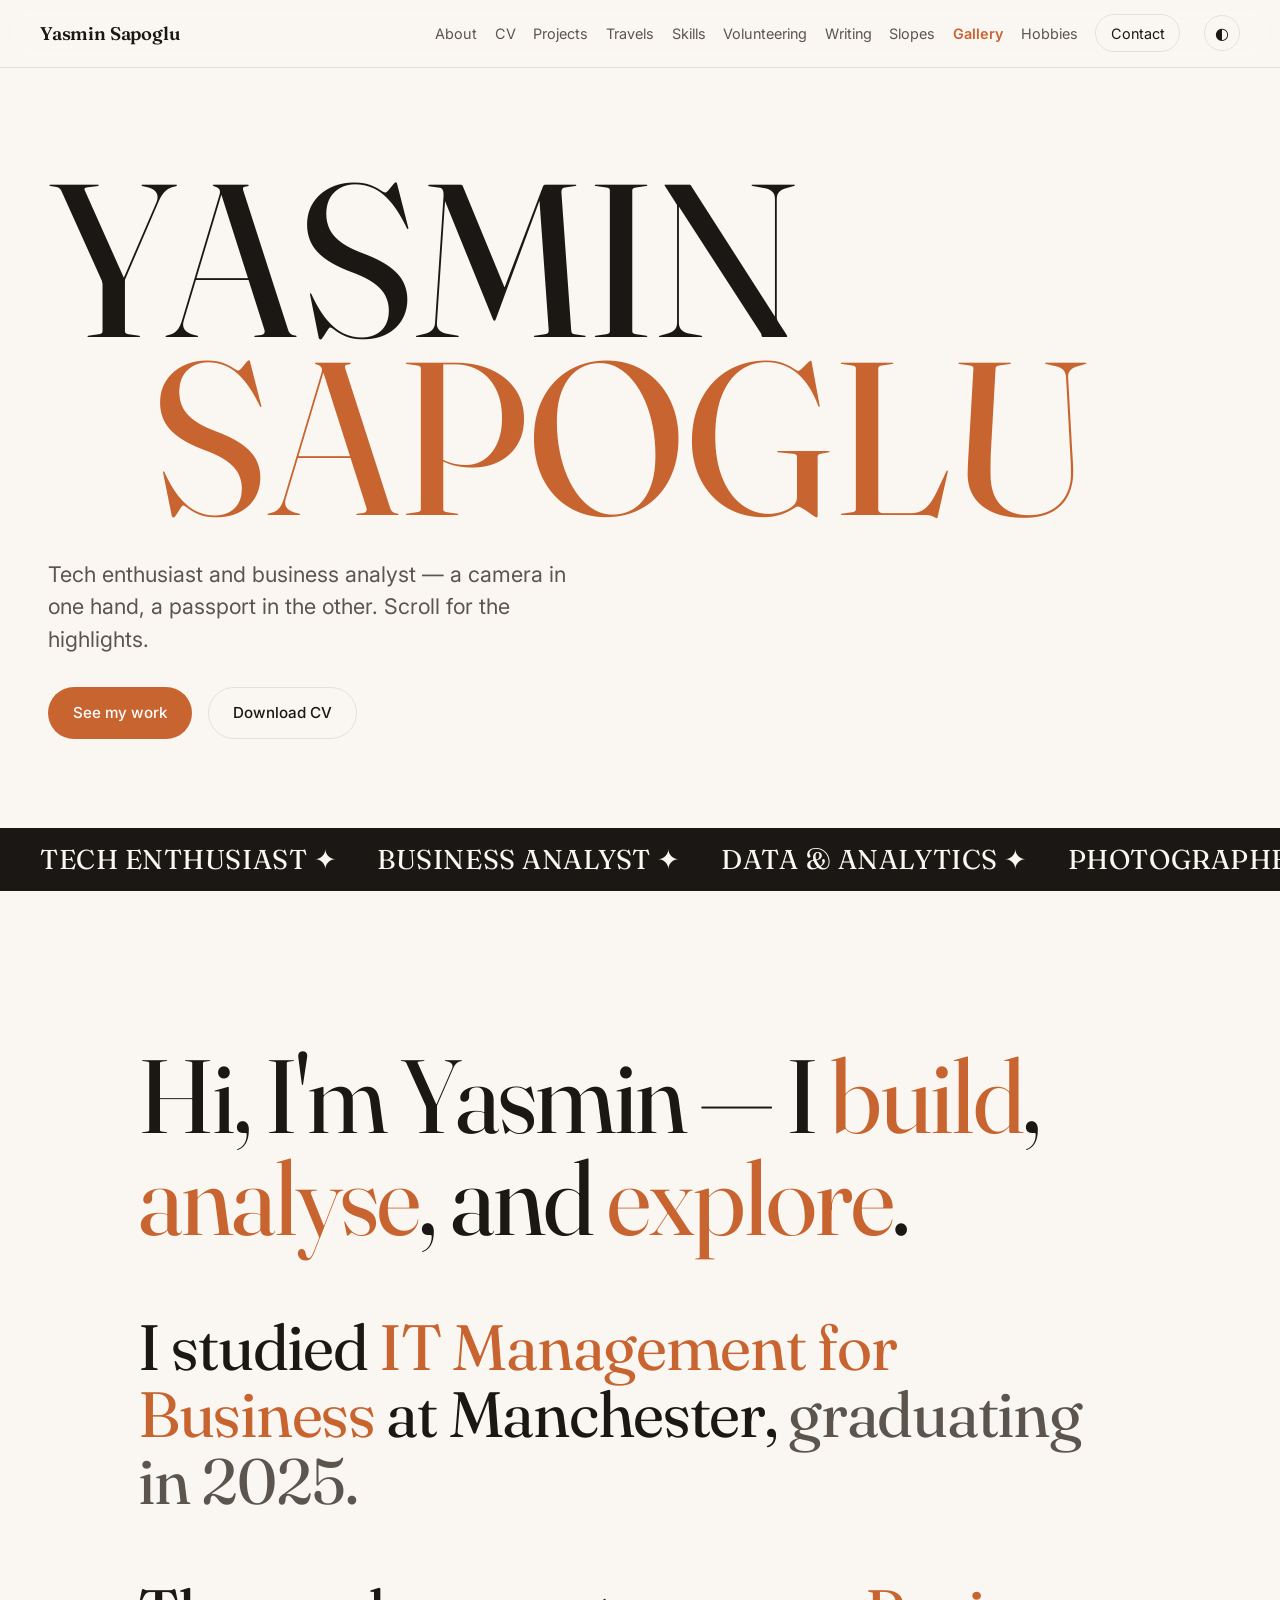
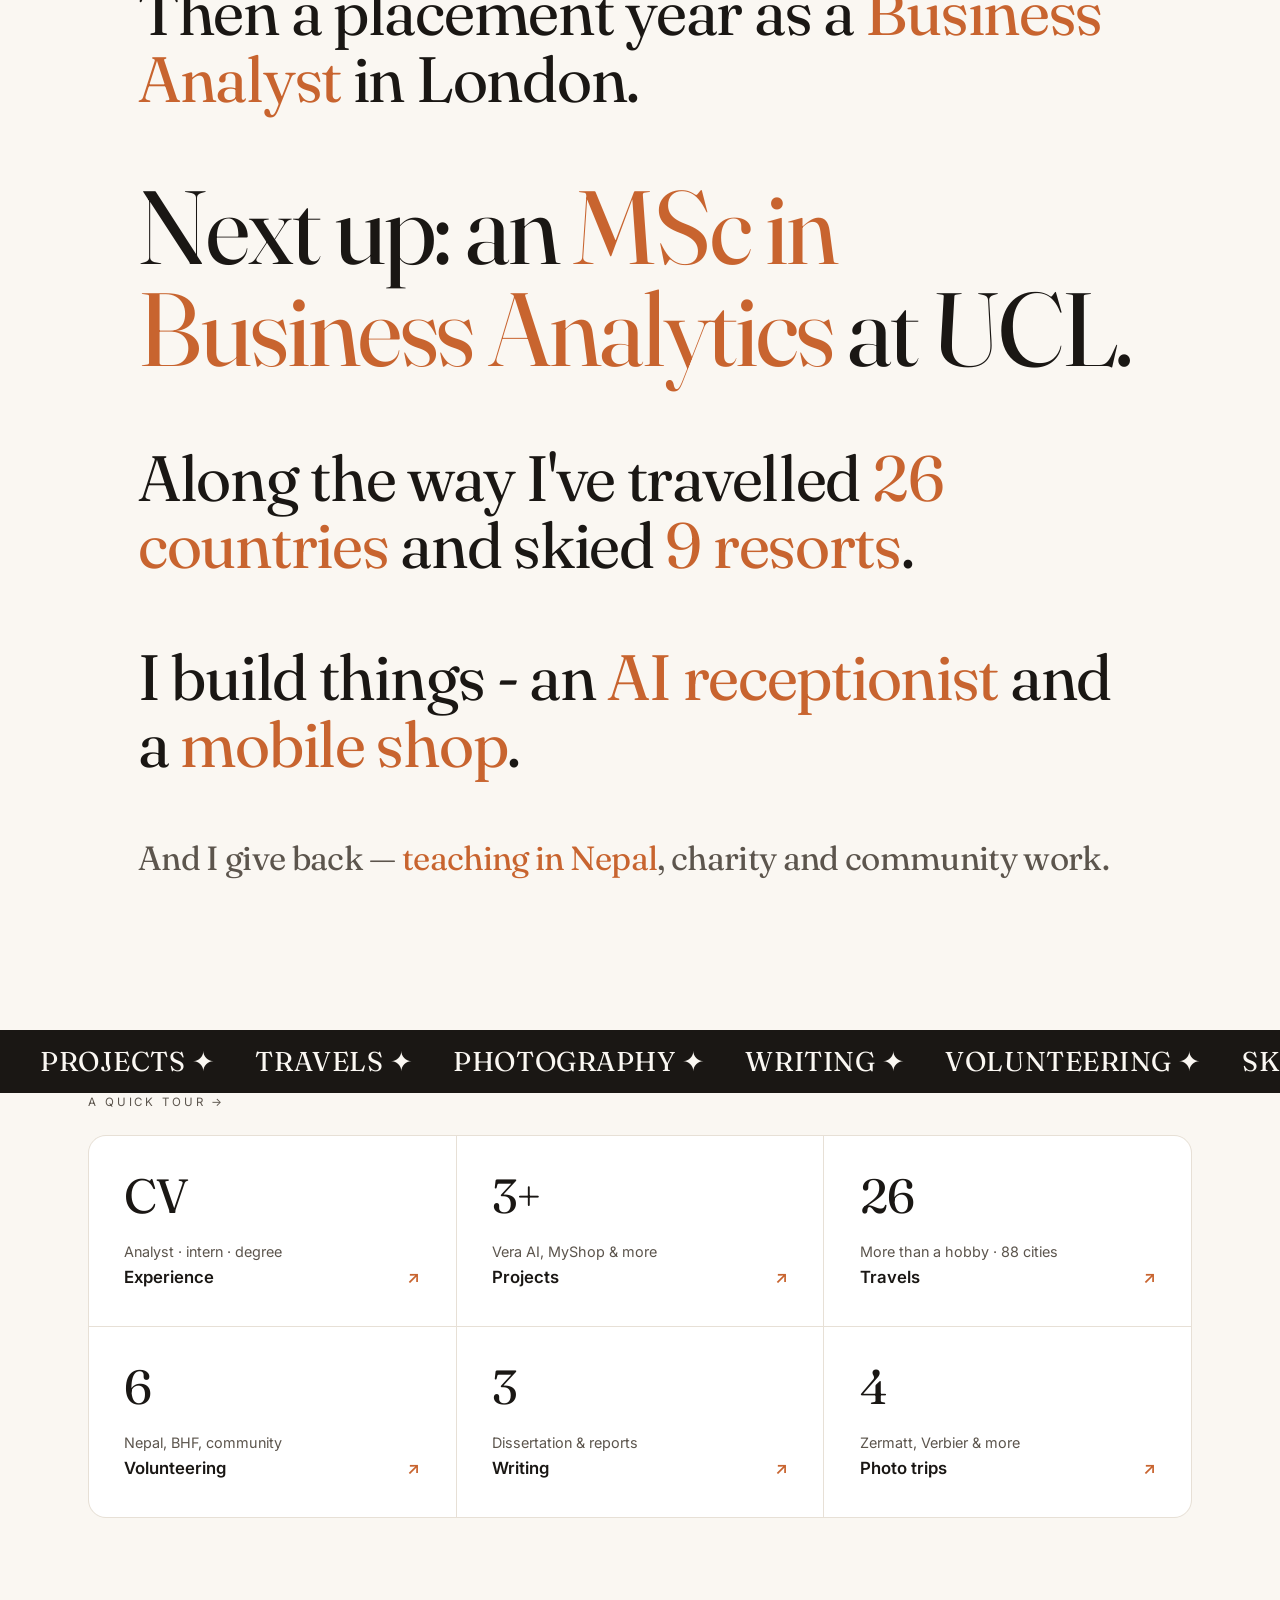
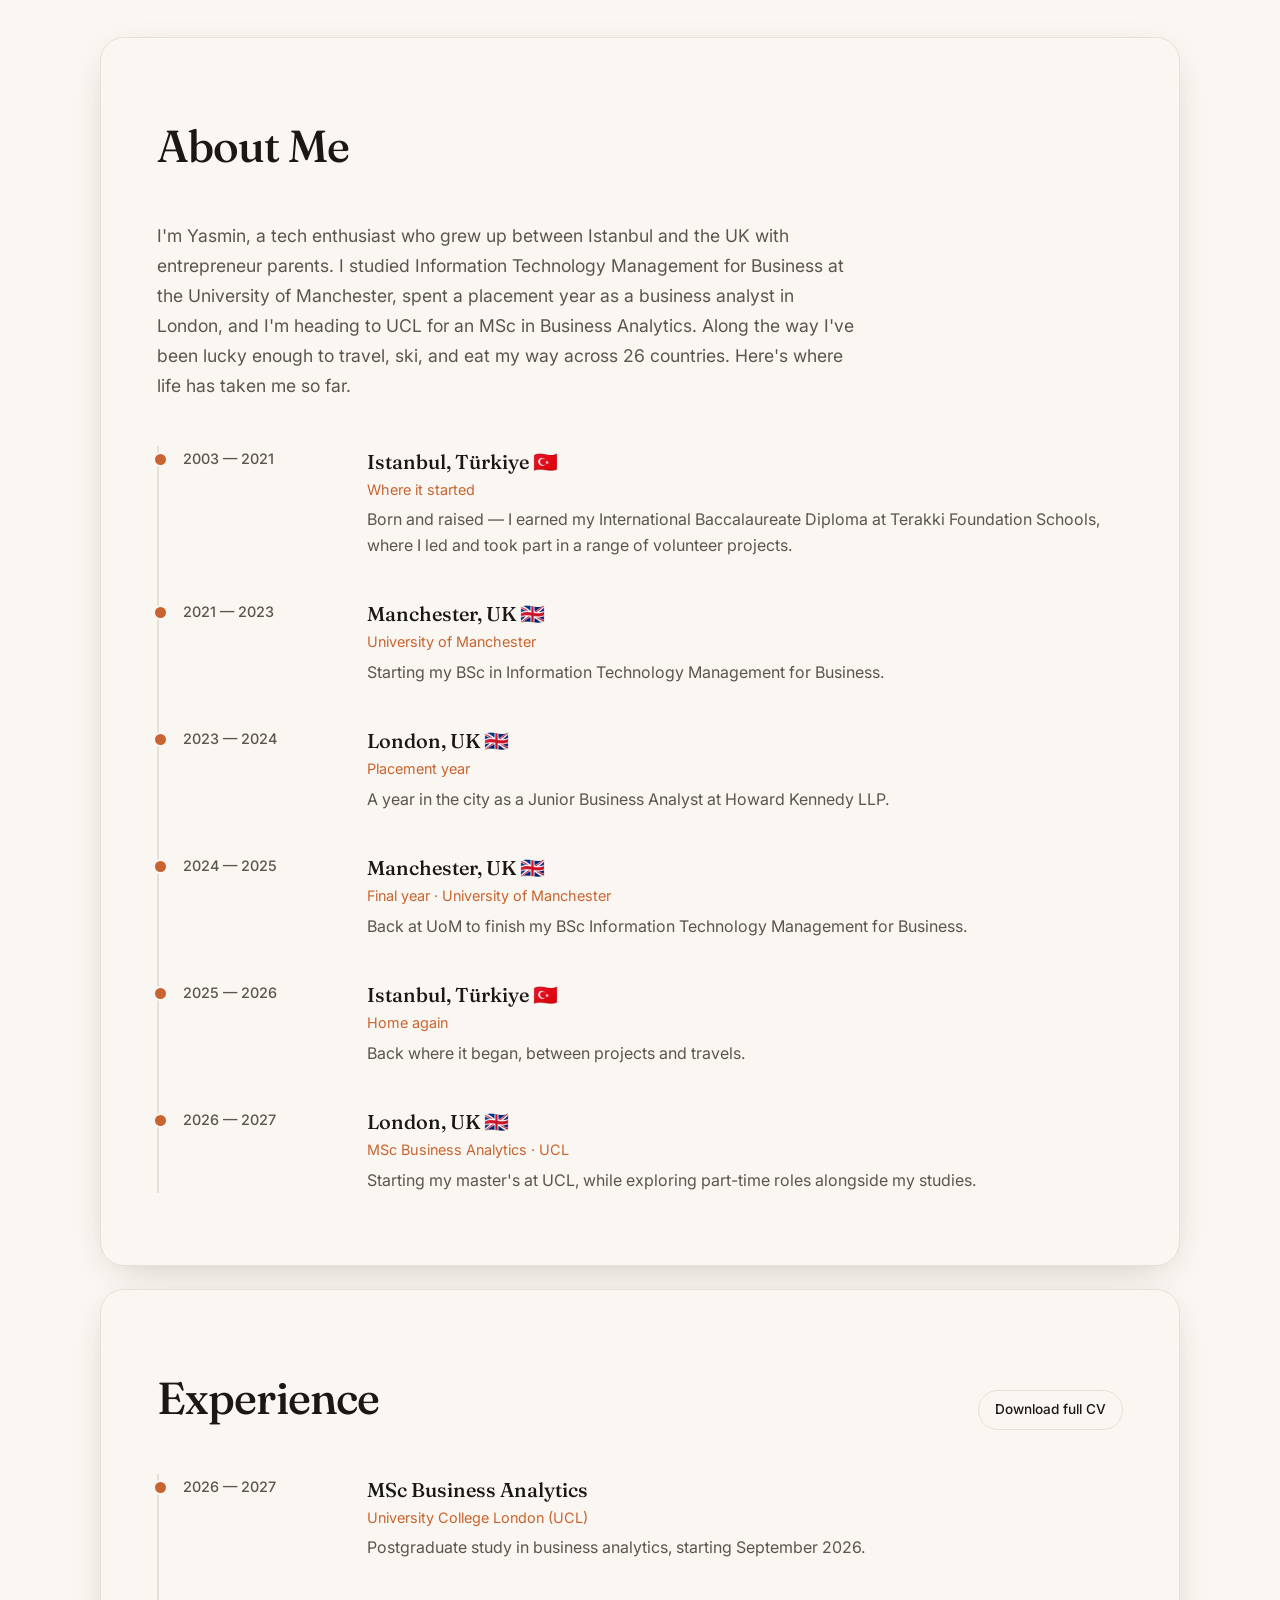
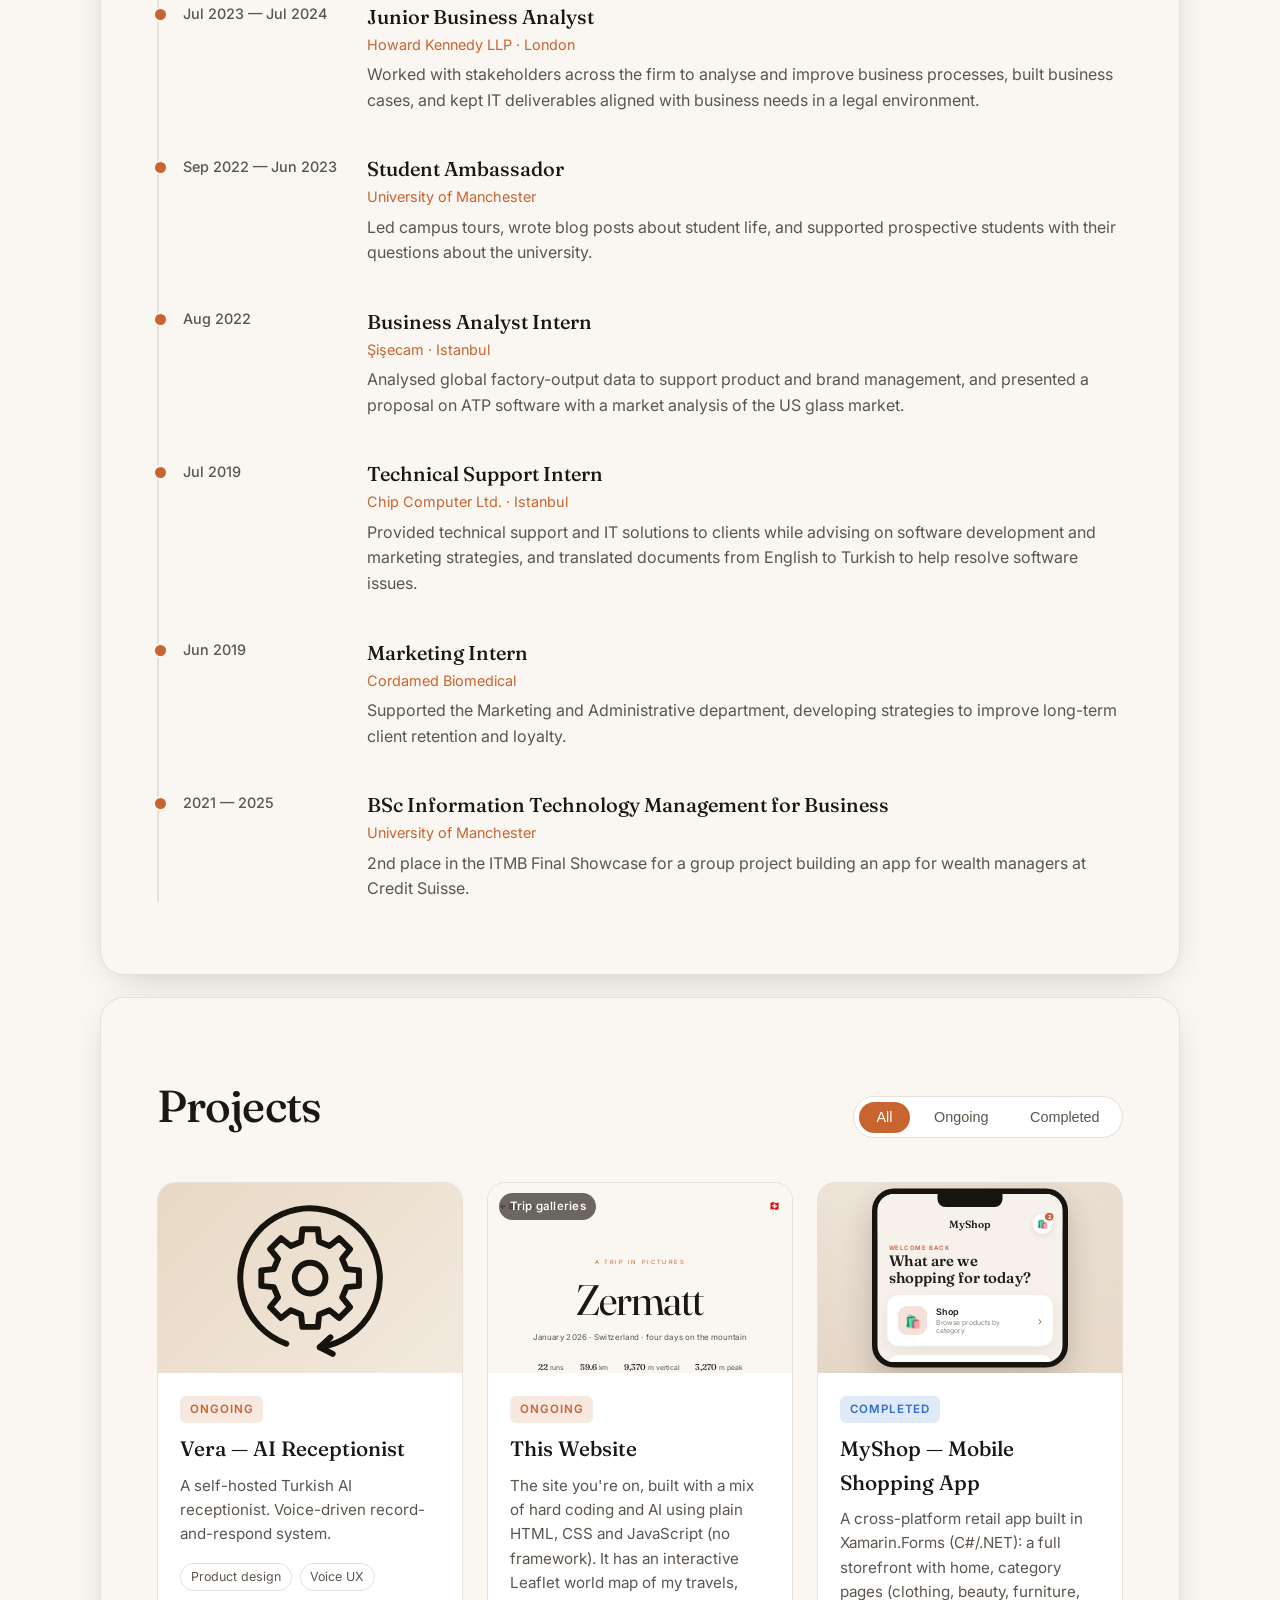
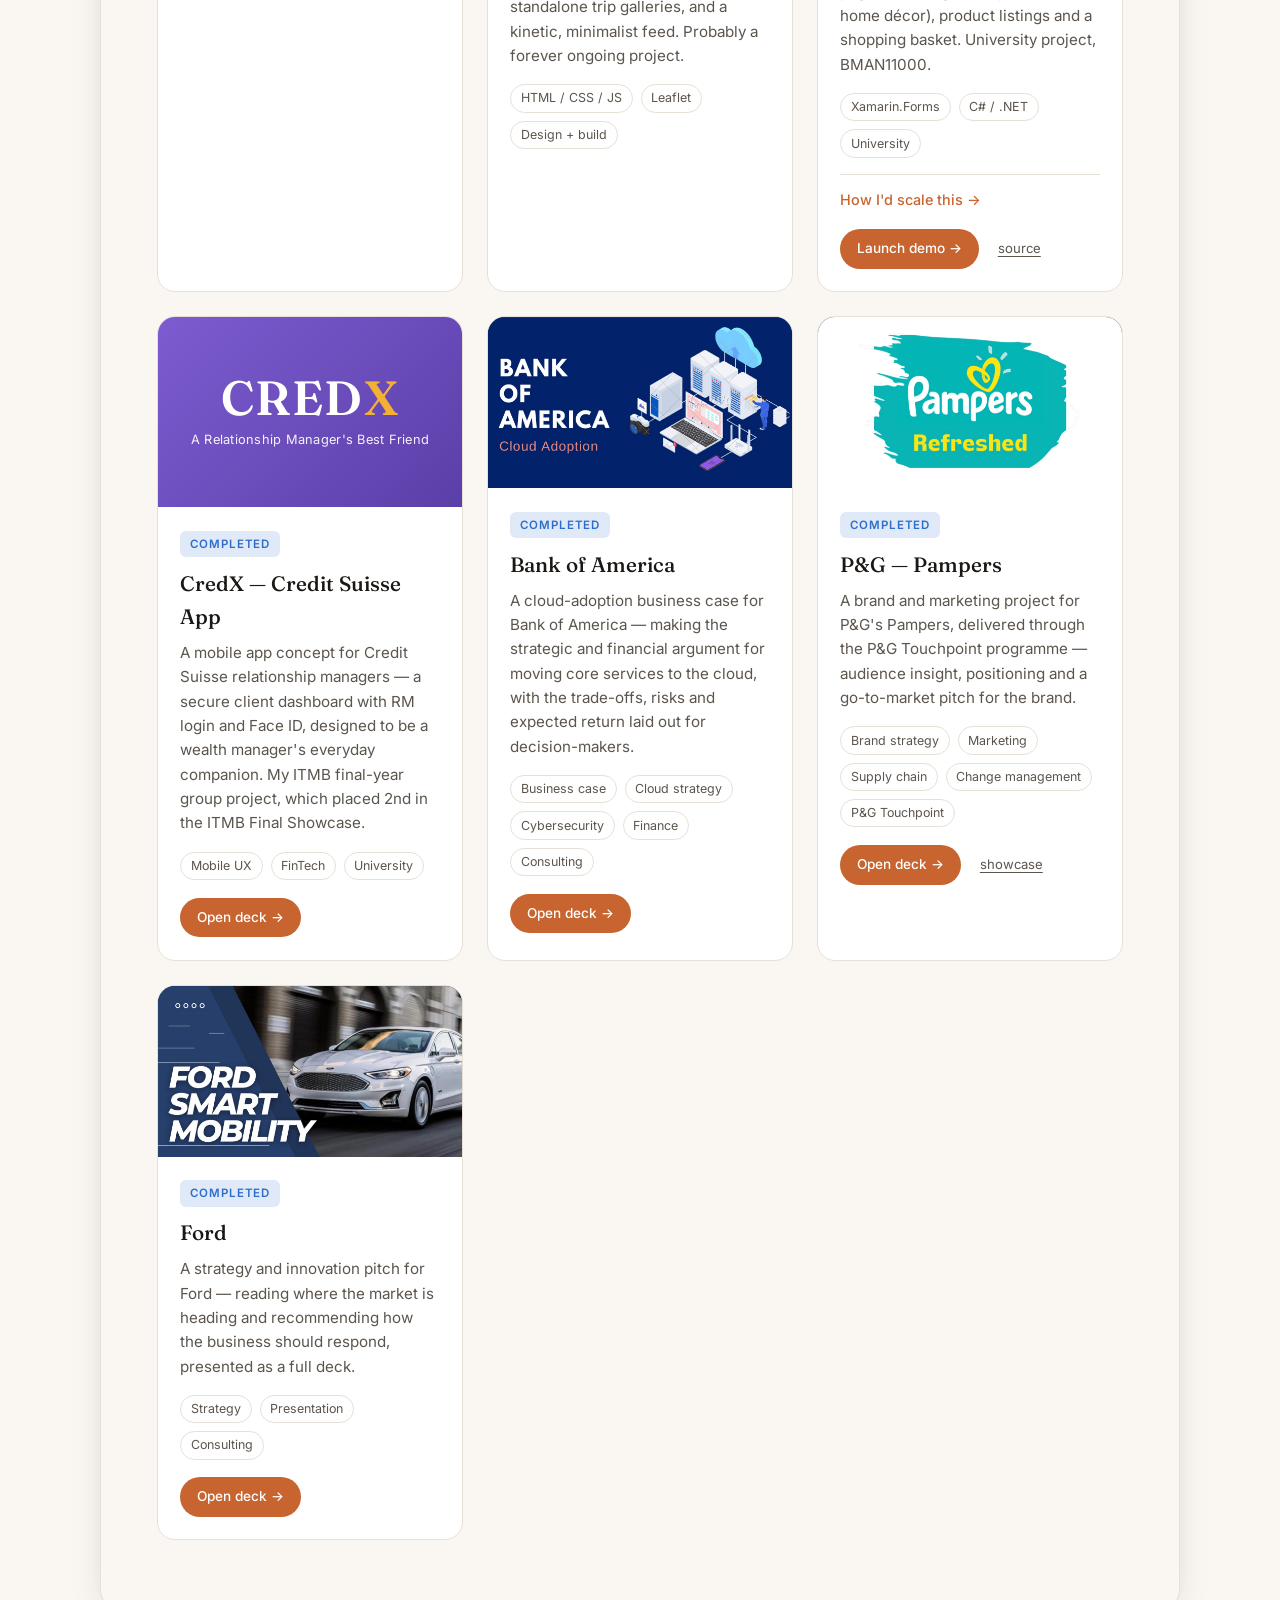
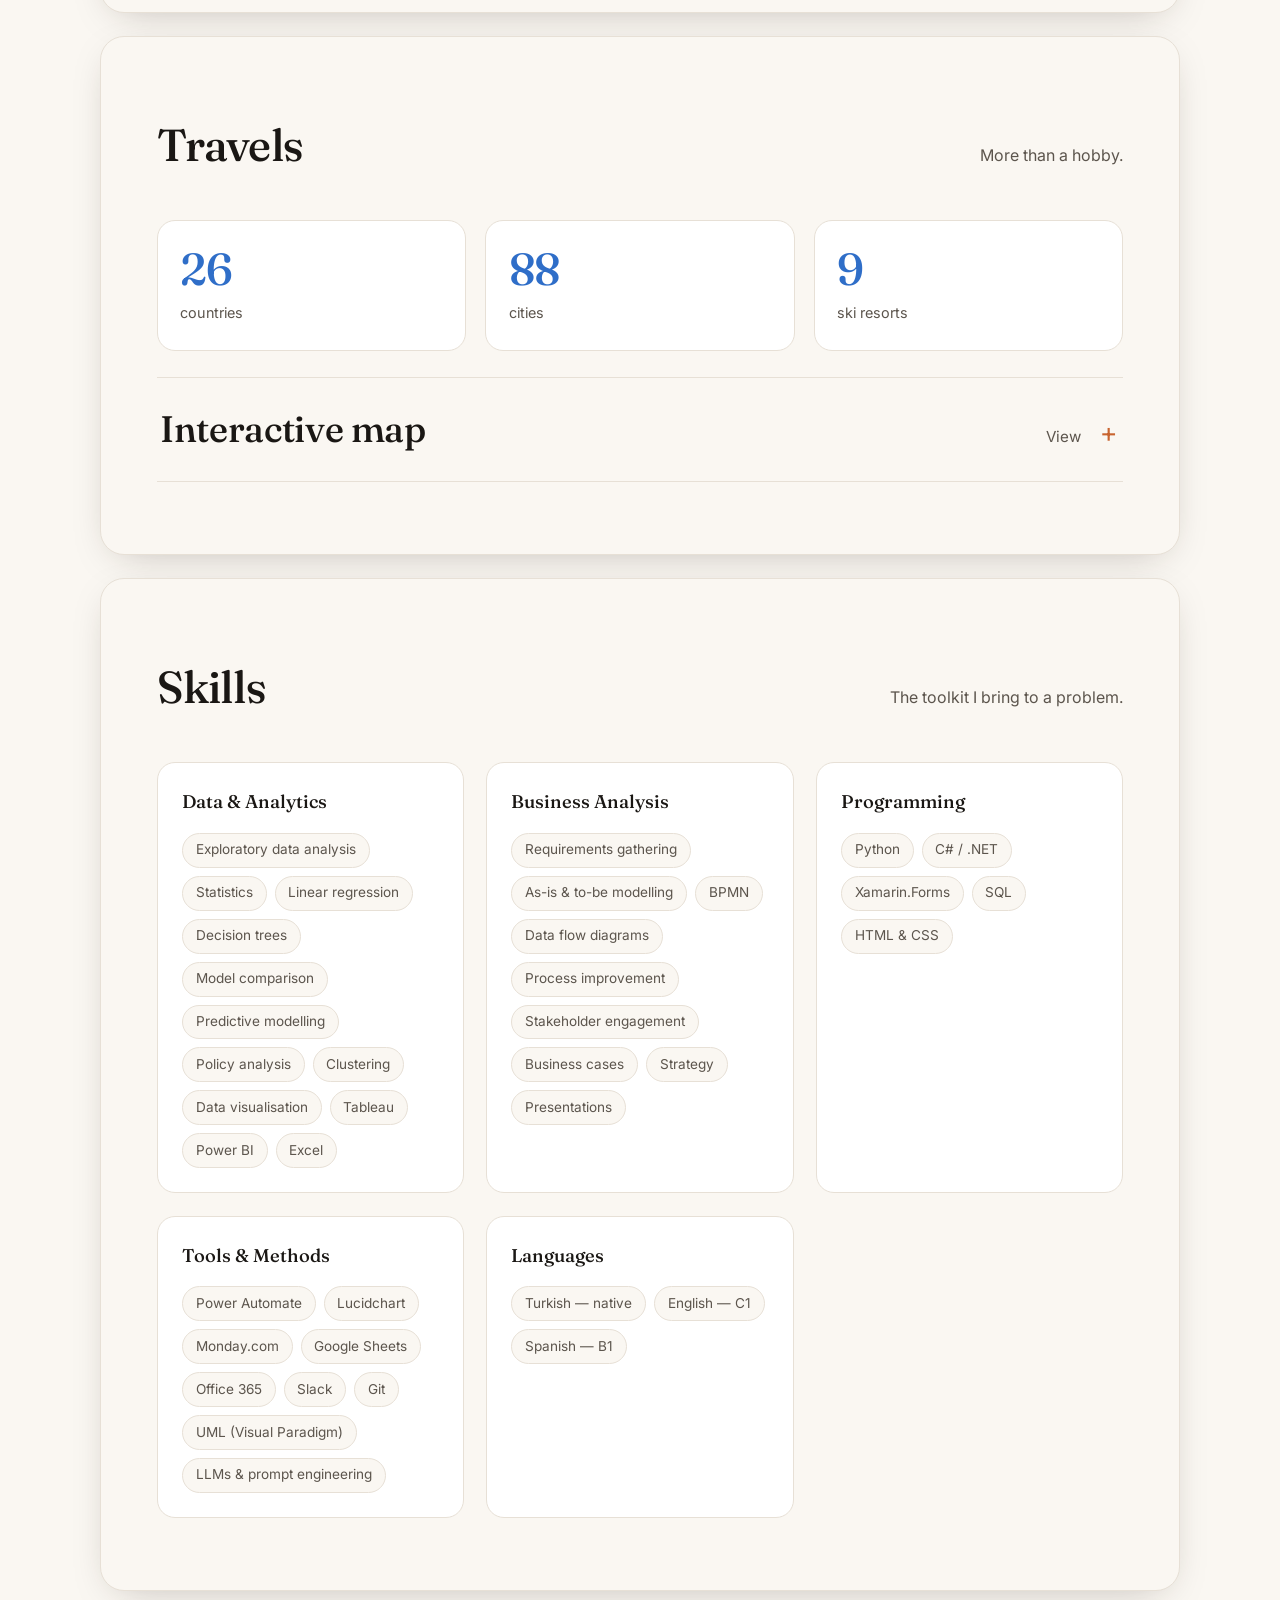
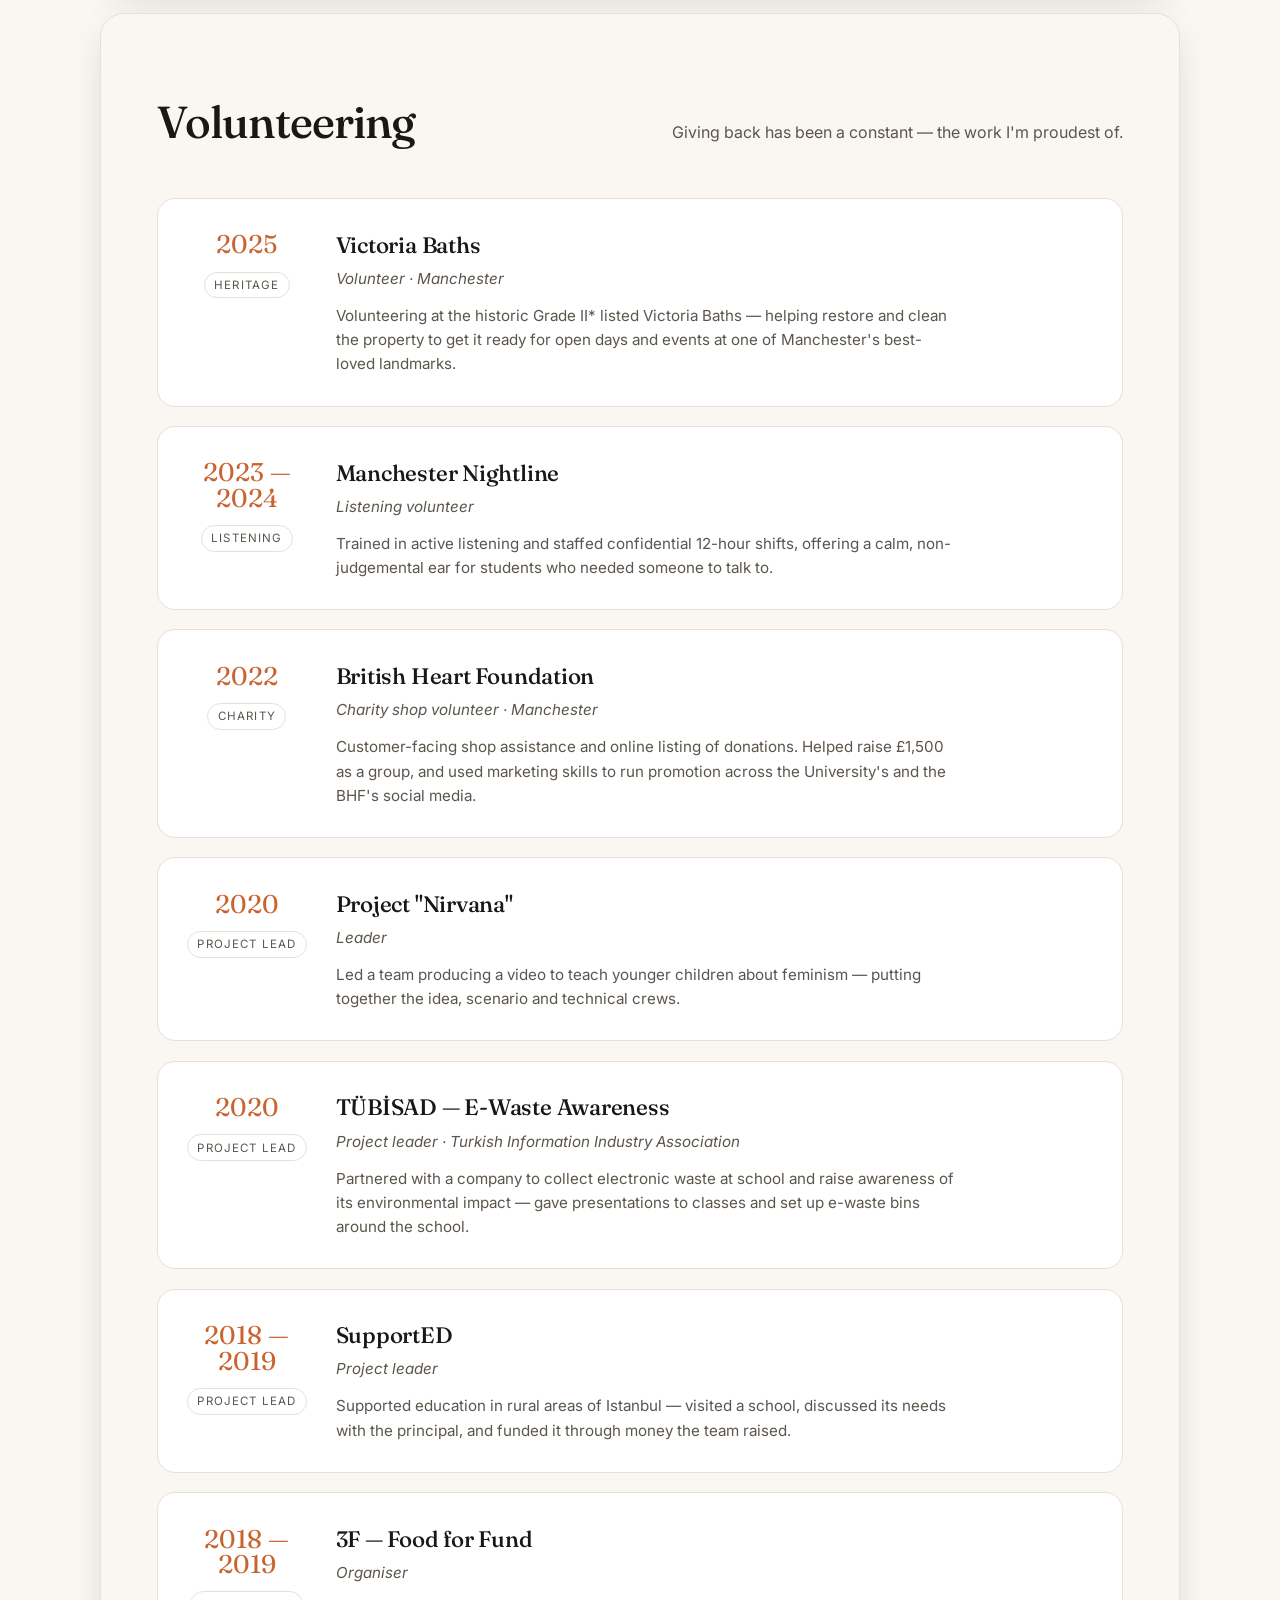
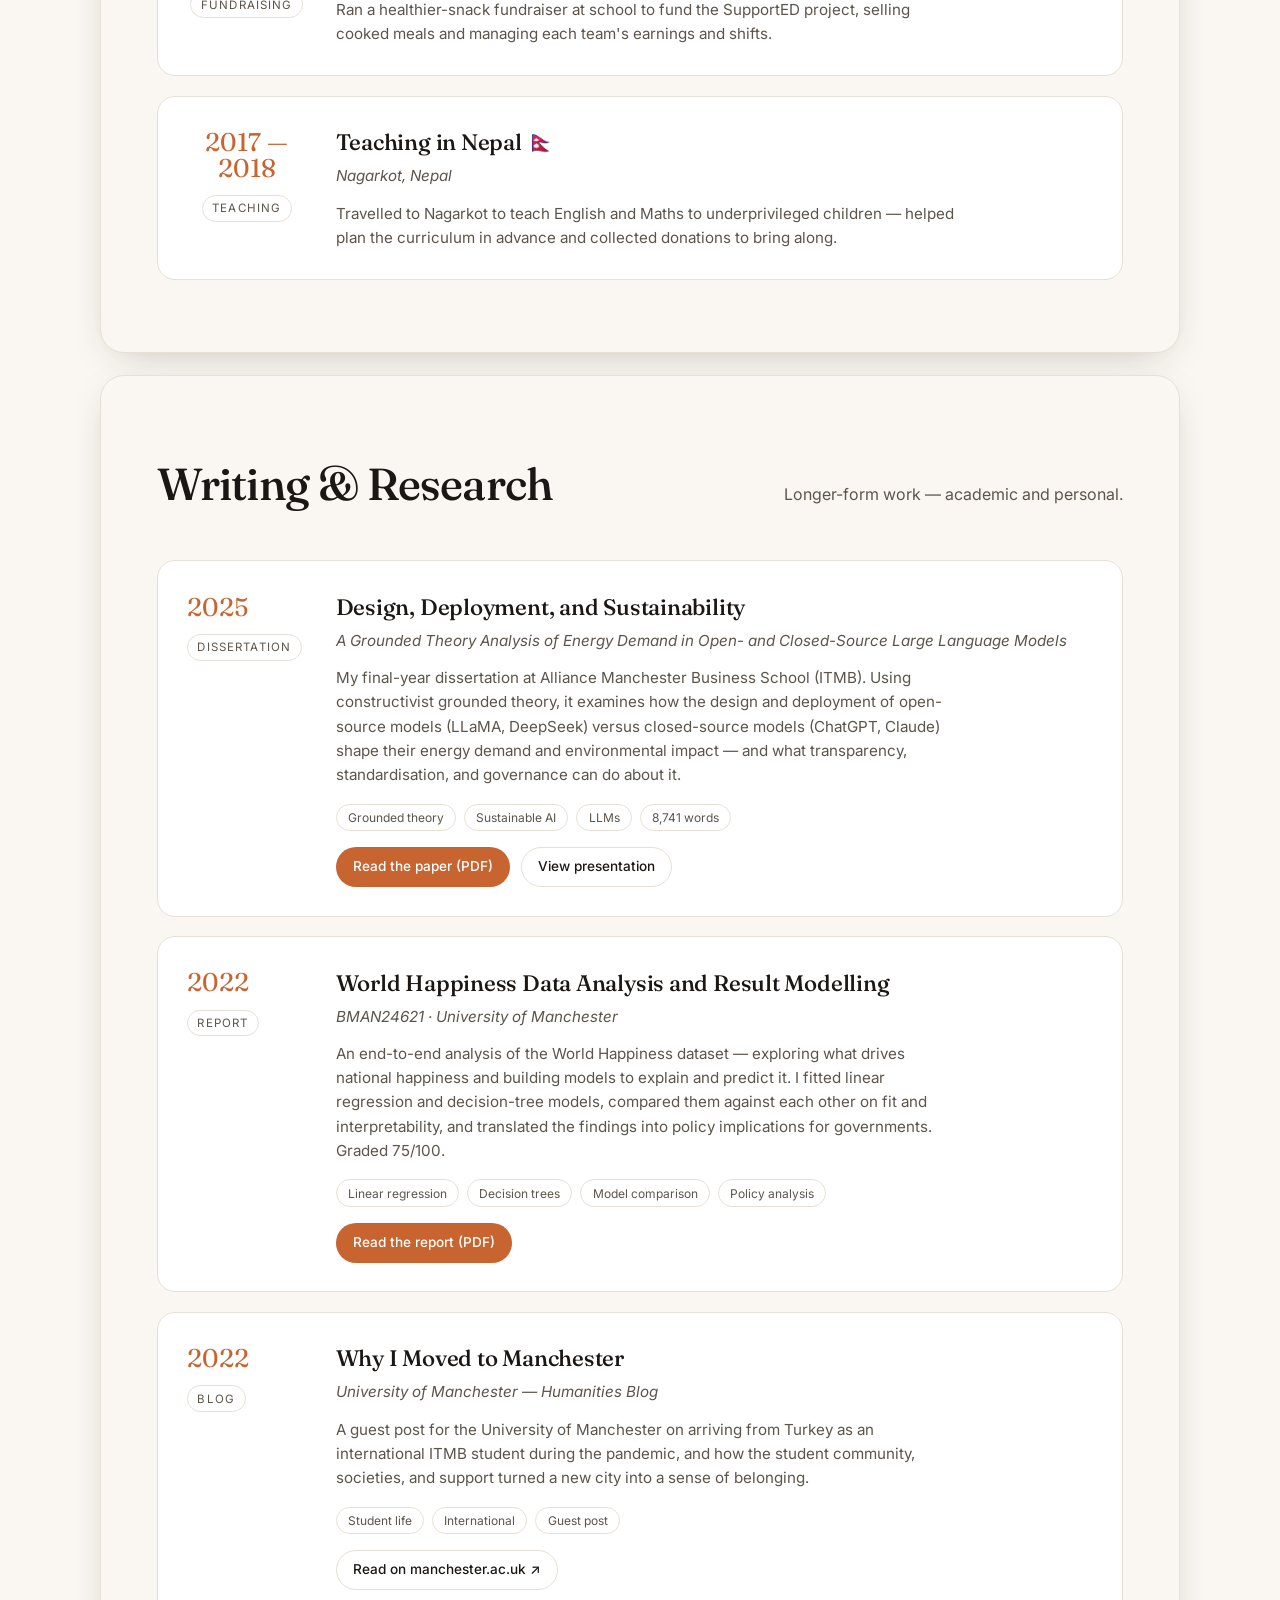
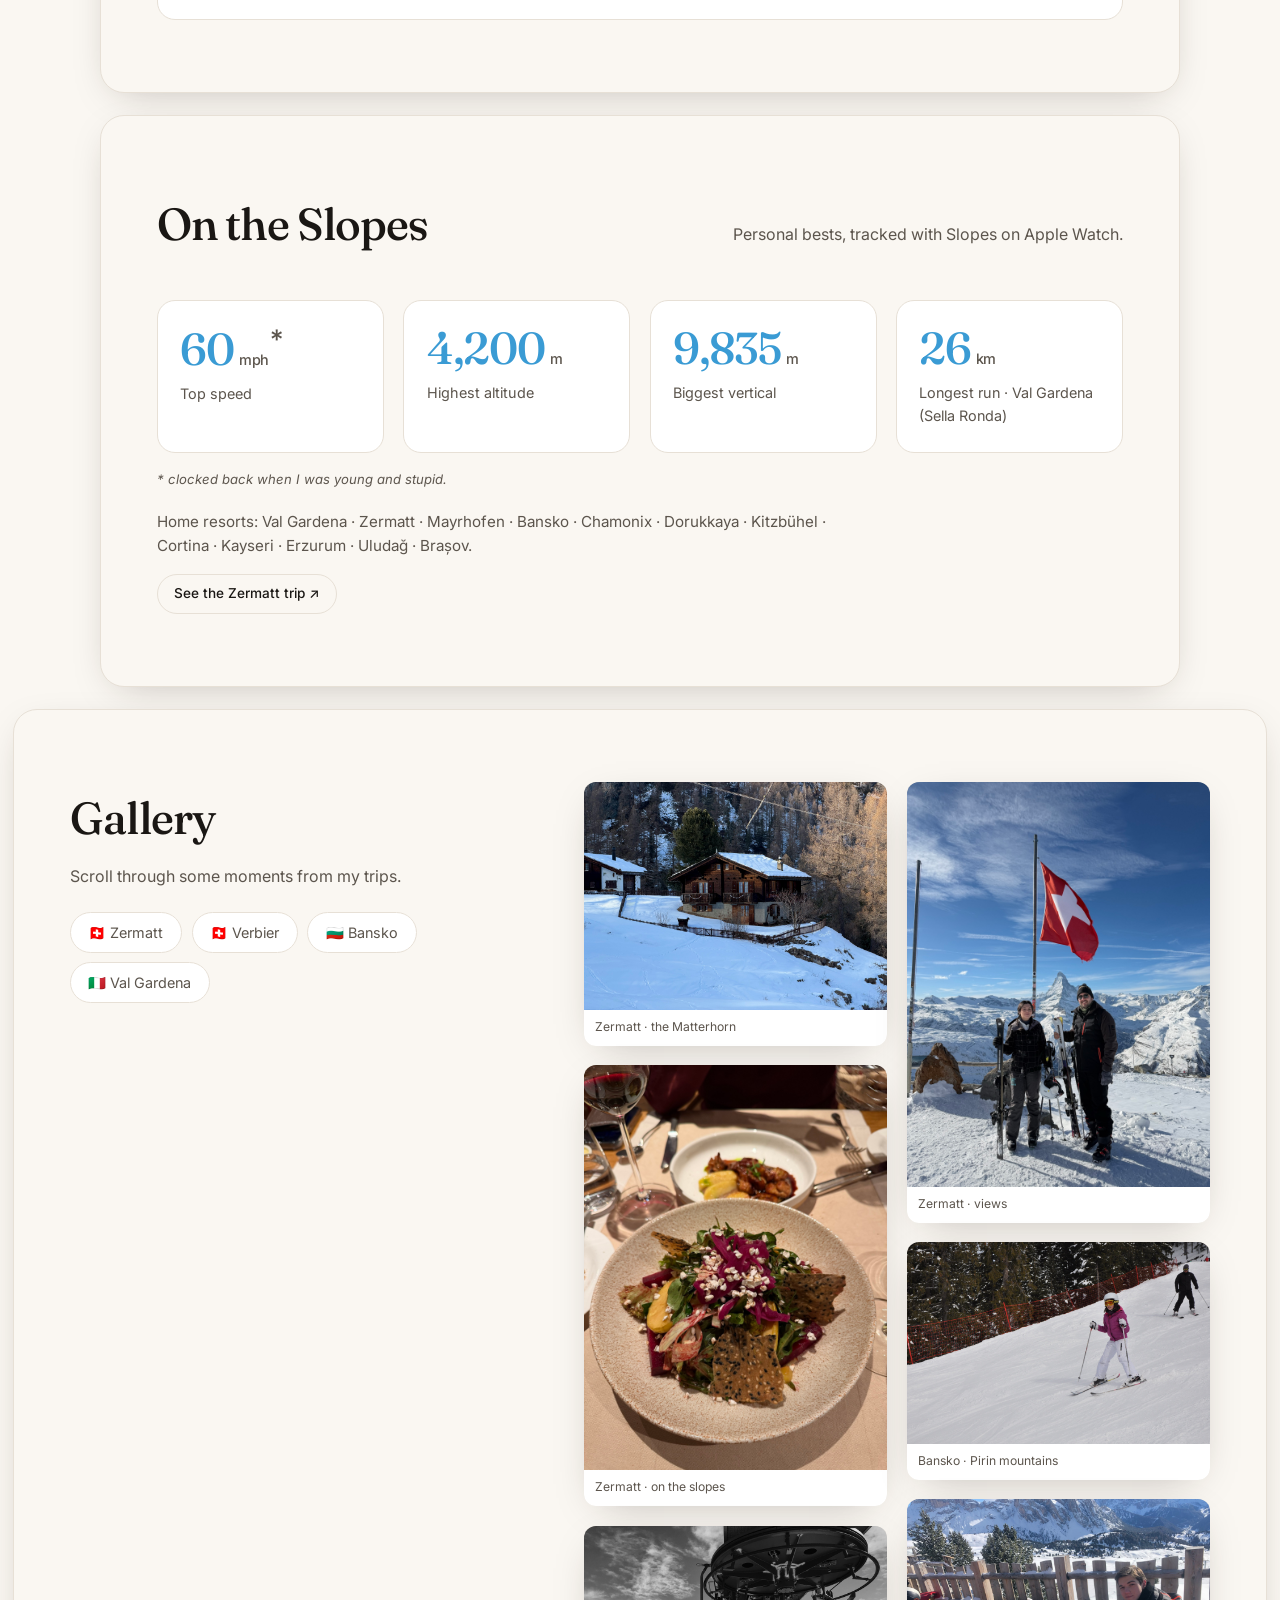
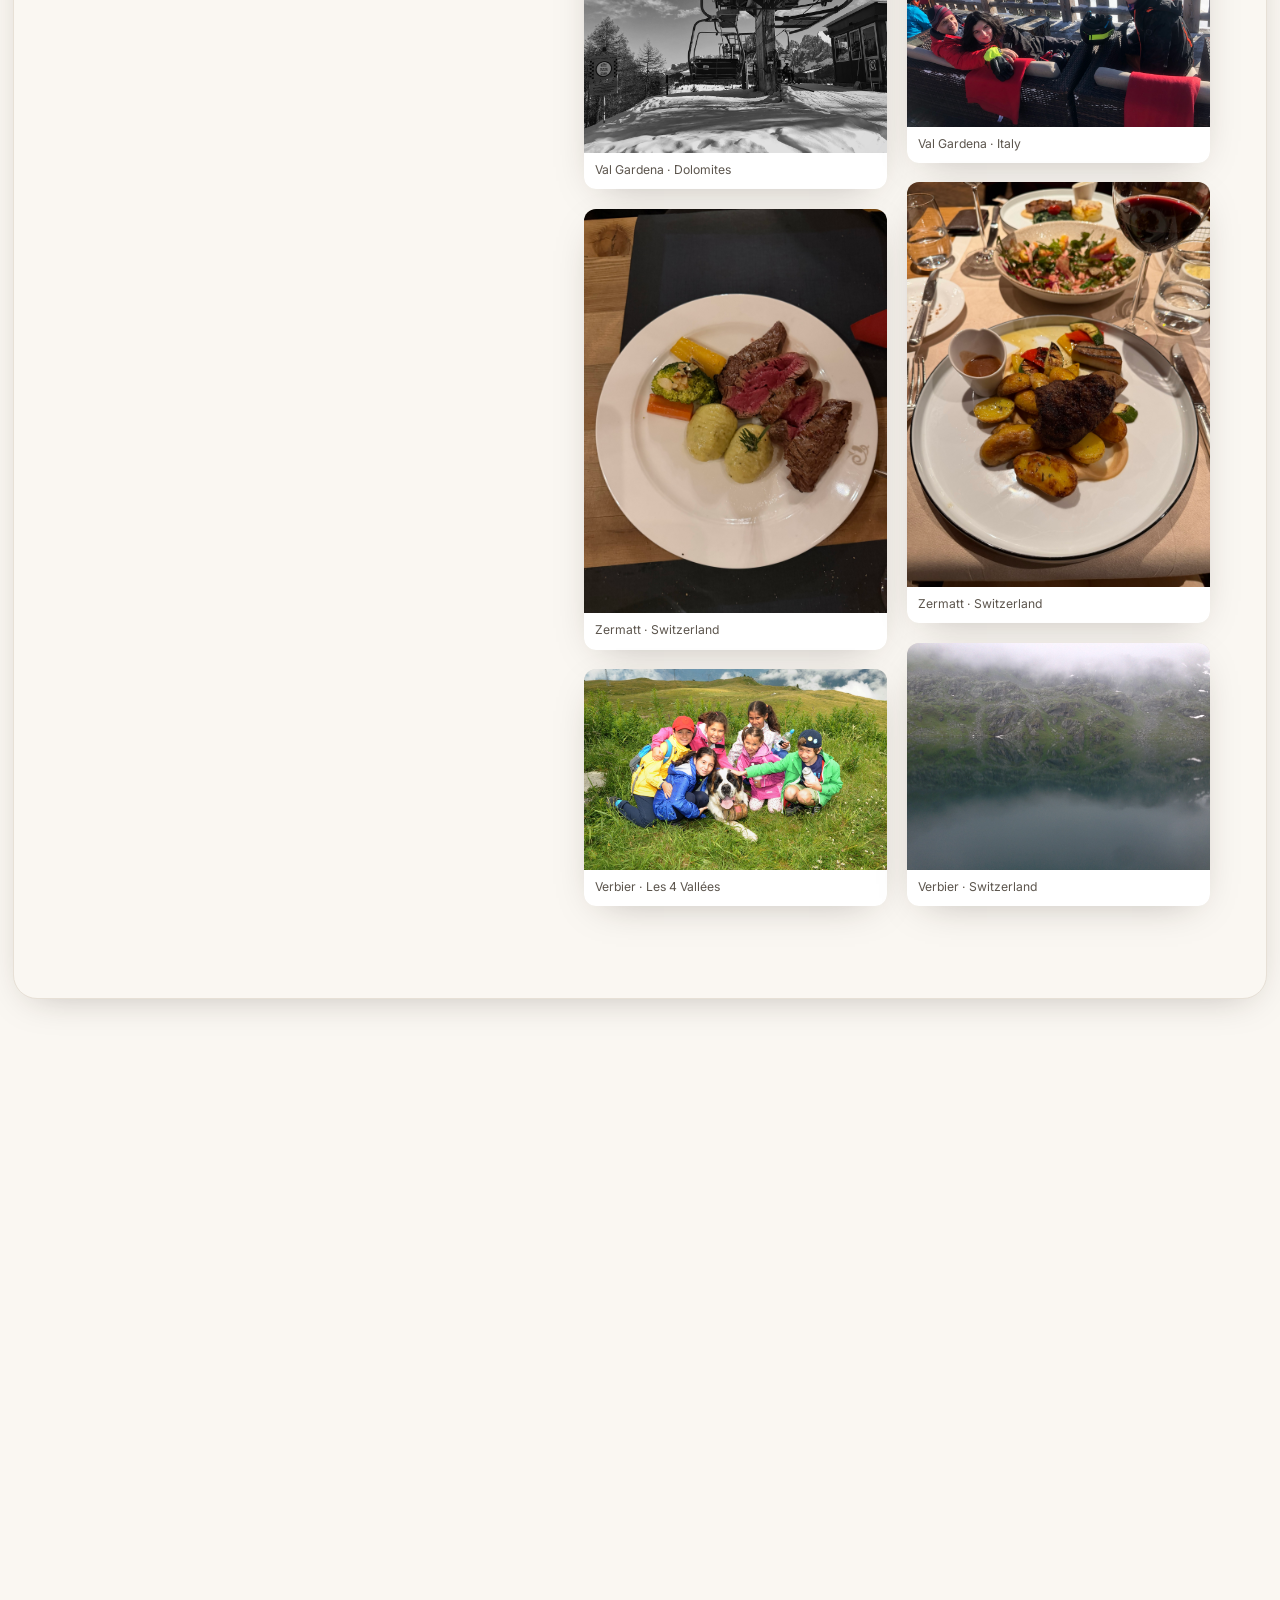
==== index.html @ e5806624 "Portfolio site: initial commit" ====
<!DOCTYPE html>
<html lang="en">
<head>
  <meta charset="UTF-8" />
  <meta name="viewport" content="width=device-width, initial-scale=1.0" />
  <title>Yasmin Sapoglu — Portfolio</title>
  <meta name="description" content="Portfolio of Yasmin Sapoglu — tech, photography, projects, and travels." />

  <!-- Fonts -->
  <link rel="preconnect" href="https://fonts.googleapis.com" />
  <link rel="preconnect" href="https://fonts.gstatic.com" crossorigin />
  <link href="https://fonts.googleapis.com/css2?family=Fraunces:opsz,wght@9..144,400;9..144,500;9..144,600&family=Inter:wght@400;500;600&display=swap" rel="stylesheet" />


  <link rel="stylesheet" href="css/style.css?v=17" />
  <link rel="stylesheet" href="css/feed.css?v=4" />
  <link rel="stylesheet" href="css/globe.css?v=4" />
</head>
<body>
  <!-- ===== NAV ===== -->
  <header class="nav" id="nav">
    <a href="#top" class="nav__brand">Yasmin&nbsp;Sapoglu</a>
    <nav class="nav__links">
      <a href="#about">About</a>
      <a href="#experience">CV</a>
      <a href="#projects">Projects</a>
      <a href="#travels">Travels</a>
      <a href="#skills">Skills</a>
      <a href="#volunteering">Volunteering</a>
      <a href="#writing">Writing</a>
      <a href="#slopes">Slopes</a>
      <a href="#gallery">Gallery</a>
      <a href="#hobbies">Hobbies</a>
      <a href="#contact" class="nav__cta">Contact</a>
    </nav>
    <button class="nav__toggle" id="navToggle" aria-label="Toggle theme">◐</button>
  </header>

  <!-- ===== KINETIC HERO ===== -->
  <section class="hero2" id="top">
    <h1 class="bigname"><span>Yasmin</span><span>Sapoglu</span></h1>
    <p class="hero2__sub">Tech enthusiast and business analyst — a camera in one hand, a passport in the other. Scroll for the highlights.</p>
    <div class="hero2__cues">
      <a href="#projects" class="btn btn--primary">See my work</a>
      <a href="cv/YasminSapoglu-CV.docx" class="btn btn--ghost" download>Download CV</a>
    </div>
  </section>

  <div class="marquee" aria-hidden="true">
    <div class="marquee__track">
      <span>Tech Enthusiast ✦</span><span>Business Analyst ✦</span><span>Data &amp; Analytics ✦</span><span>Photographer ✦</span><span>Foodie ✦</span><span>Skier ✦</span><span>26 Countries ✦</span>
      <span>Tech Enthusiast ✦</span><span>Business Analyst ✦</span><span>Data &amp; Analytics ✦</span><span>Photographer ✦</span><span>Foodie ✦</span><span>Skier ✦</span><span>26 Countries ✦</span>
    </div>
  </div>

  <!-- ===== STORY (kinetic feed) ===== -->
  <section class="story">
    <p class="story__line story__line--h1 rise">Hi, I'm Yasmin — I <em>build</em>, <em>analyse</em>, and <em>explore</em>.</p>
    <p class="story__line story__line--h2 rise">I studied <em>IT Management for Business</em> at Manchester, <span class="muted">graduating in 2025.</span></p>
    <p class="story__line story__line--h2 rise">Then a placement year as a <em>Business Analyst</em> in London.</p>
    <p class="story__line story__line--h1 rise">Next up: an <em>MSc in Business Analytics</em> at UCL.</p>
    <p class="story__line story__line--h2 rise">Along the way I've travelled <em>26 countries</em> and skied <em>9 resorts</em>.</p>
    <p class="story__line story__line--h2 rise">I build things - an <em>AI receptionist</em> and a <em>mobile shop</em>.</p>
    <p class="story__line story__line--h3 rise">And I give back — <em>teaching in Nepal</em>, charity and community work.</p>
  </section>

  <div class="marquee marquee--reverse" aria-hidden="true">
    <div class="marquee__track">
      <span>Projects ✦</span><span>Travels ✦</span><span>Photography ✦</span><span>Writing ✦</span><span>Volunteering ✦</span><span>Skills ✦</span>
      <span>Projects ✦</span><span>Travels ✦</span><span>Photography ✦</span><span>Writing ✦</span><span>Volunteering ✦</span><span>Skills ✦</span>
    </div>
  </div>

  <!-- ===== HIGHLIGHTS FEED ===== -->
  <section class="feed">
    <p class="feed__label rise">A quick tour →</p>
    <div class="feed__grid">
      <a class="feed__item rise" href="#experience">
        <span class="feed__k">CV</span>
        <span><span class="feed__d">Analyst · intern · degree</span><span class="feed__t">Experience <span class="arrow">↗</span></span></span>
      </a>
      <a class="feed__item rise" href="#projects">
        <span class="feed__k">3+</span>
        <span><span class="feed__d">Vera AI, MyShop &amp; more</span><span class="feed__t">Projects <span class="arrow">↗</span></span></span>
      </a>
      <a class="feed__item rise" href="#travels">
        <span class="feed__k">26</span>
        <span><span class="feed__d">More than a hobby · 88 cities</span><span class="feed__t">Travels <span class="arrow">↗</span></span></span>
      </a>
      <a class="feed__item rise" href="#volunteering">
        <span class="feed__k">6</span>
        <span><span class="feed__d">Nepal, BHF, community</span><span class="feed__t">Volunteering <span class="arrow">↗</span></span></span>
      </a>
      <a class="feed__item rise" href="#writing">
        <span class="feed__k">3</span>
        <span><span class="feed__d">Dissertation &amp; reports</span><span class="feed__t">Writing <span class="arrow">↗</span></span></span>
      </a>
      <a class="feed__item rise" href="#gallery">
        <span class="feed__k">4</span>
        <span><span class="feed__d">Zermatt, Verbier &amp; more</span><span class="feed__t">Photo trips <span class="arrow">↗</span></span></span>
      </a>
    </div>
  </section>

  <!-- ===== ABOUT ===== -->
  <section class="section" id="about">
    <div class="section__head">
      <h2 class="section__title">About Me</h2>
    </div>
    <p class="about__bio">
      I'm Yasmin, a tech enthusiast who grew up between Istanbul and the UK with entrepreneur
      parents. I studied Information Technology Management for Business at the University of
      Manchester, spent a placement year as a business analyst in London, and I'm heading to UCL
      for an MSc in Business Analytics. Along the way I've been lucky enough to travel, ski, and
      eat my way across 26 countries. Here's where life has taken me so far.
    </p>
    <div class="timeline about__timeline">
      <div class="tl__item">
        <div class="tl__date">2003 — 2021</div>
        <div class="tl__body">
          <h3>Istanbul, Türkiye 🇹🇷</h3>
          <p class="tl__org">Where it started</p>
          <p>Born and raised — I earned my International Baccalaureate Diploma at Terakki Foundation Schools, where I led and took part in a range of volunteer projects.</p>
        </div>
      </div>
      <div class="tl__item">
        <div class="tl__date">2021 — 2023</div>
        <div class="tl__body">
          <h3>Manchester, UK 🇬🇧</h3>
          <p class="tl__org">University of Manchester</p>
          <p>Starting my BSc in Information Technology Management for Business.</p>
        </div>
      </div>
      <div class="tl__item">
        <div class="tl__date">2023 — 2024</div>
        <div class="tl__body">
          <h3>London, UK 🇬🇧</h3>
          <p class="tl__org">Placement year</p>
          <p>A year in the city as a Junior Business Analyst at Howard Kennedy LLP.</p>
        </div>
      </div>
      <div class="tl__item">
        <div class="tl__date">2024 — 2025</div>
        <div class="tl__body">
          <h3>Manchester, UK 🇬🇧</h3>
          <p class="tl__org">Final year · University of Manchester</p>
          <p>Back at UoM to finish my BSc Information Technology Management for Business.</p>
        </div>
      </div>
      <div class="tl__item">
        <div class="tl__date">2025 — 2026</div>
        <div class="tl__body">
          <h3>Istanbul, Türkiye 🇹🇷</h3>
          <p class="tl__org">Home again</p>
          <p>Back where it began, between projects and travels.</p>
        </div>
      </div>
      <div class="tl__item">
        <div class="tl__date">2026 — 2027</div>
        <div class="tl__body">
          <h3>London, UK 🇬🇧</h3>
          <p class="tl__org">MSc Business Analytics · UCL</p>
          <p>Starting my master's at UCL, while exploring part-time roles alongside my studies.</p>
        </div>
      </div>
    </div>
  </section>

  <!-- ===== EXPERIENCE / CV ===== -->
  <section class="section" id="experience">
    <div class="section__head">
      <h2 class="section__title">Experience</h2>
      <a href="cv/YasminSapoglu-CV.docx" class="btn btn--ghost btn--sm" download>Download full CV</a>
    </div>
    <div class="timeline">
      <div class="tl__item">
        <div class="tl__date">2026 — 2027</div>
        <div class="tl__body">
          <h3>MSc Business Analytics</h3>
          <p class="tl__org">University College London (UCL)</p>
          <p>Postgraduate study in business analytics, starting September 2026.</p>
        </div>
      </div>
      <div class="tl__item">
        <div class="tl__date">Jul 2023 — Jul 2024</div>
        <div class="tl__body">
          <h3>Junior Business Analyst</h3>
          <p class="tl__org">Howard Kennedy LLP · London</p>
          <p>Worked with stakeholders across the firm to analyse and improve business processes, built business cases, and kept IT deliverables aligned with business needs in a legal environment.</p>
        </div>
      </div>
      <div class="tl__item">
        <div class="tl__date">Sep 2022 — Jun 2023</div>
        <div class="tl__body">
          <h3>Student Ambassador</h3>
          <p class="tl__org">University of Manchester</p>
          <p>Led campus tours, wrote blog posts about student life, and supported prospective students with their questions about the university.</p>
        </div>
      </div>
      <div class="tl__item">
        <div class="tl__date">Aug 2022</div>
        <div class="tl__body">
          <h3>Business Analyst Intern</h3>
          <p class="tl__org">Şişecam · Istanbul</p>
          <p>Analysed global factory-output data to support product and brand management, and presented a proposal on ATP software with a market analysis of the US glass market.</p>
        </div>
      </div>
      <div class="tl__item">
        <div class="tl__date">Jul 2019</div>
        <div class="tl__body">
          <h3>Technical Support Intern</h3>
          <p class="tl__org">Chip Computer Ltd. · Istanbul</p>
          <p>Provided technical support and IT solutions to clients while advising on software development and marketing strategies, and translated documents from English to Turkish to help resolve software issues.</p>
        </div>
      </div>
      <div class="tl__item">
        <div class="tl__date">Jun 2019</div>
        <div class="tl__body">
          <h3>Marketing Intern</h3>
          <p class="tl__org">Cordamed Biomedical</p>
          <p>Supported the Marketing and Administrative department, developing strategies to improve long-term client retention and loyalty.</p>
        </div>
      </div>
      <div class="tl__item">
        <div class="tl__date">2021 — 2025</div>
        <div class="tl__body">
          <h3>BSc Information Technology Management for Business</h3>
          <p class="tl__org">University of Manchester</p>
          <p>2nd place in the ITMB Final Showcase for a group project building an app for wealth managers at Credit Suisse.</p>
        </div>
      </div>
    </div>
  </section>

  <!-- ===== PROJECTS ===== -->
  <section class="section" id="projects">
    <div class="section__head">
      <h2 class="section__title">Projects</h2>
      <div class="filter" id="projectFilter">
        <button class="filter__btn is-active" data-filter="all">All</button>
        <button class="filter__btn" data-filter="ongoing">Ongoing</button>
        <button class="filter__btn" data-filter="completed">Completed</button>
      </div>
    </div>

    <div class="cards" id="projectGrid">
      <!-- Ongoing -->
      <article class="card" data-status="ongoing">
        <div class="card__media card__media--icon" style="--tint:#e8d8c4">
          <svg viewBox="0 0 200 200" role="img" aria-label="Vera — always-on automated process">
            <path class="ci-line" d="M72 177.1 A82 82 0 1 1 111.4 181.2" />
            <path class="ci-line" d="M123.8 169.6 L111.4 181.2 L126.5 188.9" />
            <path class="ci-line" d="M142.7 89.4 L157.3 90.9 L157.3 109.1 L142.7 110.6 L137.7 122.7 L146.9 134.1 L134.1 146.9 L122.7 137.7 L110.6 142.7 L109.1 157.3 L90.9 157.3 L89.4 142.7 L77.3 137.7 L65.9 146.9 L53.1 134.1 L62.3 122.7 L57.3 110.6 L42.7 109.1 L42.7 90.9 L57.3 89.4 L62.3 77.3 L53.1 65.9 L65.9 53.1 L77.3 62.3 L89.4 57.3 L90.9 42.7 L109.1 42.7 L110.6 57.3 L122.7 62.3 L134.1 53.1 L146.9 65.9 L137.7 77.3 Z" />
            <circle class="ci-line" cx="100" cy="100" r="18" />
          </svg>
        </div>
        <div class="card__body">
          <span class="tag tag--ongoing">Ongoing</span>
          <h3 class="card__title">Vera — AI Receptionist</h3>
          <p class="card__desc">A self-hosted Turkish AI receptionist. Voice-driven record-and-respond system.</p>
          <ul class="card__meta"><li>Product design</li><li>Voice UX</li></ul>
        </div>
      </article>

      <article class="card" data-status="ongoing">
        <a class="card__media card__media--demo card__media--site" href="zermatt.html" target="_blank" rel="noopener" aria-label="Explore this website">
          <div class="cardslides" id="siteSlides">
            <span class="cardslide__cap"></span>
            <iframe class="cardslide is-on" src="zermatt.html" data-cap="Trip galleries" title="Trip gallery" tabindex="-1" aria-hidden="true"></iframe>
            <iframe class="cardslide" data-src="projects/myshop/index.html" data-cap="Live demos" title="Live demo" tabindex="-1" aria-hidden="true"></iframe>
          </div>
        </a>
        <div class="card__body">
          <span class="tag tag--ongoing">Ongoing</span>
          <h3 class="card__title">This Website</h3>
          <p class="card__desc">The site you're on, built with a mix of hard coding and AI using plain HTML, CSS and JavaScript (no framework). It has an interactive Leaflet world map of my travels, standalone trip galleries, and a kinetic, minimalist feed. Probably a forever ongoing project.</p>
          <ul class="card__meta"><li>HTML / CSS / JS</li><li>Leaflet</li><li>Design + build</li></ul>
        </div>
      </article>

      <!-- Completed -->
      <article class="card" data-status="completed">
        <a class="card__media card__media--demo" href="projects/myshop/index.html" target="_blank" rel="noopener" aria-label="Launch the MyShop demo">
          <iframe src="projects/myshop/index.html" title="MyShop demo preview" loading="lazy" tabindex="-1" aria-hidden="true"></iframe>
        </a>
        <div class="card__body">
          <span class="tag tag--done">Completed</span>
          <h3 class="card__title">MyShop — Mobile Shopping App</h3>
          <p class="card__desc">A cross-platform retail app built in Xamarin.Forms (C#/.NET): a full storefront with home, category pages (clothing, beauty, furniture, home décor), product listings and a shopping basket. University project, BMAN11000.</p>
          <ul class="card__meta"><li>Xamarin.Forms</li><li>C# / .NET</li><li>University</li></ul>

          <details class="scale-note">
            <summary>How I'd scale this</summary>
            <p>Right now the product list is written straight into the app. To make it ready for real use, I'd split it into three parts:</p>
            <ul>
              <li>a front end for the screens people see,</li>
              <li>an API in the middle,</li>
              <li>and a database that stores the products and orders.</li>
            </ul>
            <p>Then the catalogue and basket come from the database instead of being fixed in the code, so items can be added or updated without changing the app itself.</p>
          </details>

          <p style="margin-top:1.1rem">
            <a class="btn btn--primary btn--sm" href="projects/myshop/index.html" target="_blank" rel="noopener">Launch demo →</a>
            <a class="src-link" href="projects/MyShop-Xamarin-Solution.zip" download>source</a>
          </p>
        </div>
      </article>

      <article class="card" data-status="completed">
        <div class="card__media card__brand card__brand--credx" aria-hidden="true">
          <span class="brandmark">CRED<i>X</i></span>
          <span class="brandsub">A Relationship Manager's Best Friend</span>
        </div>
        <div class="card__body">
          <span class="tag tag--done">Completed</span>
          <h3 class="card__title">CredX — Credit Suisse App</h3>
          <p class="card__desc">A mobile app concept for Credit Suisse relationship managers — a secure client dashboard with RM login and Face ID, designed to be a wealth manager's everyday companion. My ITMB final-year group project, which placed 2nd in the ITMB Final Showcase.</p>
          <ul class="card__meta"><li>Mobile UX</li><li>FinTech</li><li>University</li></ul>
          <p style="margin-top:1.1rem"><a class="btn btn--primary btn--sm" href="projects/CredX.pdf" target="_blank" rel="noopener">Open deck →</a></p>
        </div>
      </article>

      <article class="card" data-status="completed">
        <a class="card__media card__media--img card__media--wide" href="projects/Bank of America.pdf" target="_blank" rel="noopener" aria-label="Open the Bank of America deck">
          <img src="assets/projects/boa.jpg" alt="Bank of America — Cloud Adoption Business Case" loading="lazy" />
        </a>
        <div class="card__body">
          <span class="tag tag--done">Completed</span>
          <h3 class="card__title">Bank of America</h3>
          <p class="card__desc">A cloud-adoption business case for Bank of America — making the strategic and financial argument for moving core services to the cloud, with the trade-offs, risks and expected return laid out for decision-makers.</p>
          <ul class="card__meta"><li>Business case</li><li>Cloud strategy</li><li>Cybersecurity</li><li>Finance</li><li>Consulting</li></ul>
          <p style="margin-top:1.1rem"><a class="btn btn--primary btn--sm" href="projects/Bank of America.pdf" target="_blank" rel="noopener">Open deck →</a></p>
        </div>
      </article>

      <article class="card" data-status="completed">
        <a class="card__media card__media--img card__media--wide" href="projects/PAMPERS SLIDES.pdf" target="_blank" rel="noopener" aria-label="Open the P&amp;G Pampers deck">
          <img src="assets/projects/pampers.jpg" alt="P&amp;G Pampers brand project" loading="lazy" />
        </a>
        <div class="card__body">
          <span class="tag tag--done">Completed</span>
          <h3 class="card__title">P&amp;G — Pampers</h3>
          <p class="card__desc">A brand and marketing project for P&amp;G's Pampers, delivered through the P&amp;G Touchpoint programme — audience insight, positioning and a go-to-market pitch for the brand.</p>
          <ul class="card__meta"><li>Brand strategy</li><li>Marketing</li><li>Supply chain</li><li>Change management</li><li>P&amp;G Touchpoint</li></ul>
          <p style="margin-top:1.1rem">
            <a class="btn btn--primary btn--sm" href="projects/PAMPERS SLIDES.pdf" target="_blank" rel="noopener">Open deck →</a>
            <a class="src-link" href="projects/P&amp;G Touchpoint Presentation Showcase 1 Team 1.pdf" target="_blank" rel="noopener">showcase</a>
          </p>
        </div>
      </article>

      <article class="card" data-status="completed">
        <a class="card__media card__media--img card__media--wide" href="projects/FORD PRESENTATION.pdf" target="_blank" rel="noopener" aria-label="Open the Ford deck">
          <img src="assets/projects/ford.jpg" alt="Ford strategy presentation" loading="lazy" />
        </a>
        <div class="card__body">
          <span class="tag tag--done">Completed</span>
          <h3 class="card__title">Ford</h3>
          <p class="card__desc">A strategy and innovation pitch for Ford — reading where the market is heading and recommending how the business should respond, presented as a full deck.</p>
          <ul class="card__meta"><li>Strategy</li><li>Presentation</li><li>Consulting</li></ul>
          <p style="margin-top:1.1rem"><a class="btn btn--primary btn--sm" href="projects/FORD PRESENTATION.pdf" target="_blank" rel="noopener">Open deck →</a></p>
        </div>
      </article>
    </div>
  </section>

  <!-- ===== TRAVELS ===== -->
  <section class="section" id="travels">
    <div class="section__head">
      <h2 class="section__title">Travels</h2>
      <p class="section__sub">More than a hobby.</p>
    </div>
    <div class="stats stats--map">
      <div class="stat"><span class="stat__num stat__num--travel">26</span><span class="stat__label">countries</span></div>
      <div class="stat"><span class="stat__num stat__num--travel">88</span><span class="stat__label">cities</span></div>
      <div class="stat"><span class="stat__num stat__num--travel">9</span><span class="stat__label">ski resorts</span></div>
    </div>
    <div class="hobbies-accordion" style="margin-top:1.6rem">
      <details class="hobbyacc travelmap">
        <summary>
          <span class="hobbyacc__title">Interactive map</span>
          <span class="hobbyacc__date">View</span>
          <span class="hobbyacc__plus" aria-hidden="true">+</span>
        </summary>
        <div class="hobbyacc__body">
          <div id="globe" class="globe"></div>
          <div class="glegend">
            <span><span class="gdot" style="background:#ef7f2e"></span> Travel</span>
            <span><span class="gdot" style="background:#eaf2ff"></span> Skiing</span>
          </div>
          <p class="ghint">City lights scale with population · drag to spin · dashed lines are flights</p>
        </div>
      </details>
    </div>
  </section>

  <!-- ===== SKILLS ===== -->
  <!-- Edit freely: adjust the chips to match your real toolkit and levels. -->
  <section class="section" id="skills">
    <div class="section__head">
      <h2 class="section__title">Skills</h2>
      <p class="section__sub">The toolkit I bring to a problem.</p>
    </div>
    <div class="skills">
      <div class="skillcat">
        <h3>Data &amp; Analytics</h3>
        <ul>
          <li>Exploratory data analysis</li>
          <li>Statistics</li>
          <li>Linear regression</li>
          <li>Decision trees</li>
          <li>Model comparison</li>
          <li>Predictive modelling</li>
          <li>Policy analysis</li>
          <li>Clustering</li>
          <li>Data visualisation</li>
          <li>Tableau</li>
          <li>Power BI</li>
          <li>Excel</li>
        </ul>
      </div>
      <div class="skillcat">
        <h3>Business Analysis</h3>
        <ul>
          <li>Requirements gathering</li>
          <li>As-is &amp; to-be modelling</li>
          <li>BPMN</li>
          <li>Data flow diagrams</li>
          <li>Process improvement</li>
          <li>Stakeholder engagement</li>
          <li>Business cases</li>
          <li>Strategy</li>
          <li>Presentations</li>
        </ul>
      </div>
      <div class="skillcat">
        <h3>Programming</h3>
        <ul>
          <li>Python</li>
          <li>C# / .NET</li>
          <li>Xamarin.Forms</li>
          <li>SQL</li>
          <li>HTML &amp; CSS</li>
        </ul>
      </div>
      <div class="skillcat">
        <h3>Tools &amp; Methods</h3>
        <ul>
          <li>Power Automate</li>
          <li>Lucidchart</li>
          <li>Monday.com</li>
          <li>Google Sheets</li>
          <li>Office 365</li>
          <li>Slack</li>
          <li>Git</li>
          <li>UML (Visual Paradigm)</li>
          <li>LLMs &amp; prompt engineering</li>
        </ul>
      </div>
      <div class="skillcat">
        <h3>Languages</h3>
        <ul>
          <li>Turkish — native</li>
          <li>English — C1</li>
          <li>Spanish — B1</li>
        </ul>
      </div>
    </div>
  </section>

  <!-- ===== VOLUNTEERING ===== -->
  <section class="section" id="volunteering">
    <div class="section__head">
      <h2 class="section__title">Volunteering</h2>
      <p class="section__sub">Giving back has been a constant — the work I'm proudest of.</p>
    </div>
    <div class="writing">

      <article class="writing__item">
        <div class="writing__meta">
          <span class="writing__year">2025</span>
          <span class="writing__kind">Heritage</span>
        </div>
        <div class="writing__body">
          <h3 class="writing__title">Victoria Baths</h3>
          <p class="writing__subtitle">Volunteer · Manchester</p>
          <p class="writing__desc">
            Volunteering at the historic Grade II* listed Victoria Baths — helping restore and clean
            the property to get it ready for open days and events at one of Manchester's best-loved landmarks.
          </p>
        </div>
      </article>

      <article class="writing__item">
        <div class="writing__meta">
          <span class="writing__year">2023 — 2024</span>
          <span class="writing__kind">Listening</span>
        </div>
        <div class="writing__body">
          <h3 class="writing__title">Manchester Nightline</h3>
          <p class="writing__subtitle">Listening volunteer</p>
          <p class="writing__desc">
            Trained in active listening and staffed confidential 12-hour shifts, offering a calm,
            non-judgemental ear for students who needed someone to talk to.
          </p>
        </div>
      </article>

      <article class="writing__item">
        <div class="writing__meta">
          <span class="writing__year">2022</span>
          <span class="writing__kind">Charity</span>
        </div>
        <div class="writing__body">
          <h3 class="writing__title">British Heart Foundation</h3>
          <p class="writing__subtitle">Charity shop volunteer · Manchester</p>
          <p class="writing__desc">
            Customer-facing shop assistance and online listing of donations. Helped raise
            £1,500 as a group, and used marketing skills to run promotion across the
            University's and the BHF's social media.
          </p>
        </div>
      </article>

      <article class="writing__item">
        <div class="writing__meta">
          <span class="writing__year">2020</span>
          <span class="writing__kind">Project lead</span>
        </div>
        <div class="writing__body">
          <h3 class="writing__title">Project "Nirvana"</h3>
          <p class="writing__subtitle">Leader</p>
          <p class="writing__desc">
            Led a team producing a video to teach younger children about feminism —
            putting together the idea, scenario and technical crews.
          </p>
        </div>
      </article>

      <article class="writing__item">
        <div class="writing__meta">
          <span class="writing__year">2020</span>
          <span class="writing__kind">Project lead</span>
        </div>
        <div class="writing__body">
          <h3 class="writing__title">TÜBİSAD — E-Waste Awareness</h3>
          <p class="writing__subtitle">Project leader · Turkish Information Industry Association</p>
          <p class="writing__desc">
            Partnered with a company to collect electronic waste at school and raise awareness
            of its environmental impact — gave presentations to classes and set up e-waste bins
            around the school.
          </p>
        </div>
      </article>

      <article class="writing__item">
        <div class="writing__meta">
          <span class="writing__year">2018 — 2019</span>
          <span class="writing__kind">Project lead</span>
        </div>
        <div class="writing__body">
          <h3 class="writing__title">SupportED</h3>
          <p class="writing__subtitle">Project leader</p>
          <p class="writing__desc">
            Supported education in rural areas of Istanbul — visited a school, discussed its
            needs with the principal, and funded it through money the team raised.
          </p>
        </div>
      </article>

      <article class="writing__item">
        <div class="writing__meta">
          <span class="writing__year">2018 — 2019</span>
          <span class="writing__kind">Fundraising</span>
        </div>
        <div class="writing__body">
          <h3 class="writing__title">3F — Food for Fund</h3>
          <p class="writing__subtitle">Organiser</p>
          <p class="writing__desc">
            Ran a healthier-snack fundraiser at school to fund the SupportED project, selling
            cooked meals and managing each team's earnings and shifts.
          </p>
        </div>
      </article>

      <article class="writing__item">
        <div class="writing__meta">
          <span class="writing__year">2017 — 2018</span>
          <span class="writing__kind">Teaching</span>
        </div>
        <div class="writing__body">
          <h3 class="writing__title">Teaching in Nepal 🇳🇵</h3>
          <p class="writing__subtitle">Nagarkot, Nepal</p>
          <p class="writing__desc">
            Travelled to Nagarkot to teach English and Maths to underprivileged children —
            helped plan the curriculum in advance and collected donations to bring along.
          </p>
        </div>
      </article>

    </div>
  </section>

  <!-- ===== WRITING ===== -->
  <section class="section" id="writing">
    <div class="section__head">
      <h2 class="section__title">Writing &amp; Research</h2>
      <p class="section__sub">Longer-form work — academic and personal.</p>
    </div>
    <div class="writing">

      <article class="writing__item">
        <div class="writing__meta">
          <span class="writing__year">2025</span>
          <span class="writing__kind">Dissertation</span>
        </div>
        <div class="writing__body">
          <h3 class="writing__title">Design, Deployment, and Sustainability</h3>
          <p class="writing__subtitle">A Grounded Theory Analysis of Energy Demand in Open- and Closed-Source Large Language Models</p>
          <p class="writing__desc">
            My final-year dissertation at Alliance Manchester Business School (ITMB). Using constructivist
            grounded theory, it examines how the design and deployment of open-source models (LLaMA, DeepSeek)
            versus closed-source models (ChatGPT, Claude) shape their energy demand and environmental impact —
            and what transparency, standardisation, and governance can do about it.
          </p>
          <p class="writing__tags"><span>Grounded theory</span><span>Sustainable AI</span><span>LLMs</span><span>8,741 words</span></p>
          <div class="writing__links">
            <a href="writing/YasminSapoglu-Dissertation-LLM-Energy.pdf" target="_blank" rel="noopener" class="btn btn--primary btn--sm">Read the paper (PDF)</a>
            <a href="writing/YasminSapoglu-Dissertation-Presentation.pdf" target="_blank" rel="noopener" class="btn btn--ghost btn--sm">View presentation</a>
          </div>
        </div>
      </article>

      <article class="writing__item">
        <div class="writing__meta">
          <span class="writing__year">2022</span>
          <span class="writing__kind">Report</span>
        </div>
        <div class="writing__body">
          <h3 class="writing__title">World Happiness Data Analysis and Result Modelling</h3>
          <p class="writing__subtitle">BMAN24621 · University of Manchester</p>
          <p class="writing__desc">
            An end-to-end analysis of the World Happiness dataset — exploring what drives national
            happiness and building models to explain and predict it. I fitted linear regression and
            decision-tree models, compared them against each other on fit and interpretability, and
            translated the findings into policy implications for governments. Graded 75/100.
          </p>
          <p class="writing__tags"><span>Linear regression</span><span>Decision trees</span><span>Model comparison</span><span>Policy analysis</span></p>
          <div class="writing__links">
            <a href="writing/YasminSapoglu-BusinessDataAnalytics.pdf" target="_blank" rel="noopener" class="btn btn--primary btn--sm">Read the report (PDF)</a>
          </div>
        </div>
      </article>

      <article class="writing__item">
        <div class="writing__meta">
          <span class="writing__year">2022</span>
          <span class="writing__kind">Blog</span>
        </div>
        <div class="writing__body">
          <h3 class="writing__title">Why I Moved to Manchester</h3>
          <p class="writing__subtitle">University of Manchester — Humanities Blog</p>
          <p class="writing__desc">
            A guest post for the University of Manchester on arriving from Turkey as an international
            ITMB student during the pandemic, and how the student community, societies, and support
            turned a new city into a sense of belonging.
          </p>
          <p class="writing__tags"><span>Student life</span><span>International</span><span>Guest post</span></p>
          <div class="writing__links">
            <a href="https://sites.manchester.ac.uk/humanities-blog/2022/11/14/yasmin-shares-why-she-moved-to-manchester/" target="_blank" rel="noopener" class="btn btn--ghost btn--sm">Read on manchester.ac.uk ↗</a>
          </div>
        </div>
      </article>

    </div>
  </section>

  <!-- ===== ON THE SLOPES ===== -->
  <section class="section" id="slopes">
    <div class="section__head">
      <h2 class="section__title">On the Slopes</h2>
      <p class="section__sub">Personal bests, tracked with Slopes on Apple&nbsp;Watch.</p>
    </div>
    <div class="stats">
      <div class="stat">
        <span class="stat__num">60<span class="stat__unit">mph</span><sup class="stat__fnmark">*</sup></span>
        <span class="stat__label">Top speed</span>
      </div>
      <div class="stat">
        <span class="stat__num">4,200<span class="stat__unit">m</span></span>
        <span class="stat__label">Highest altitude</span>
      </div>
      <div class="stat">
        <span class="stat__num">9,835<span class="stat__unit">m</span></span>
        <span class="stat__label">Biggest vertical</span>
      </div>
      <div class="stat">
        <span class="stat__num">26<span class="stat__unit">km</span></span>
        <span class="stat__label">Longest run · Val Gardena (Sella Ronda)</span>
      </div>
    </div>
    <p class="slopes__fn">* clocked back when I was young and stupid.</p>
    <p class="slopes__note">
      Home resorts: Val&nbsp;Gardena · Zermatt · Mayrhofen · Bansko · Chamonix · Dorukkaya · Kitzbühel · Cortina · Kayseri · Erzurum · Uludağ · Brașov.
      <br /><a href="zermatt.html" class="btn btn--ghost btn--sm" style="margin-top:1rem">See the Zermatt trip ↗</a>
    </p>
  </section>

  <!-- ===== GALLERY ===== -->
  <section class="section section--wide" id="gallery">
    <div class="scrollgal">
      <div class="scrollgal__side">
        <h2 class="section__title">Gallery</h2>
        <p class="section__sub">Scroll through some moments from my trips.</p>
        <div class="trip-chips">
          <a href="zermatt.html">🇨🇭 Zermatt</a>
          <a href="trip.html?t=verbier">🇨🇭 Verbier</a>
          <a href="trip.html?t=bansko">🇧🇬 Bansko</a>
          <a href="trip.html?t=valgardena">🇮🇹 Val Gardena</a>
        </div>
      </div>
      <div class="scrollgal__stream">
        <figure class="scrollgal__shot"><img src="assets/zermatt/zermatt-02.jpg" alt="Zermatt, Switzerland" loading="lazy" /><figcaption>Zermatt · the Matterhorn</figcaption></figure>
        <figure class="scrollgal__shot"><img src="assets/zermatt/zermatt-06.jpg" alt="Zermatt slopes" loading="lazy" /><figcaption>Zermatt · on the slopes</figcaption></figure>
        <figure class="scrollgal__shot"><img src="assets/trips/valgardena/valgardena-02.jpg" alt="Val Gardena, Dolomites" loading="lazy" /><figcaption>Val Gardena · Dolomites</figcaption></figure>
        <figure class="scrollgal__shot"><img src="assets/zermatt/zermatt-04.jpg" alt="Zermatt" loading="lazy" /><figcaption>Zermatt · Switzerland</figcaption></figure>
        <figure class="scrollgal__shot"><img src="assets/trips/verbier/verbier-01.jpg" alt="Verbier, Switzerland" loading="lazy" /><figcaption>Verbier · Les 4 Vallées</figcaption></figure>
        <figure class="scrollgal__shot"><img src="assets/zermatt/zermatt-08.jpg" alt="Zermatt views" loading="lazy" /><figcaption>Zermatt · views</figcaption></figure>
        <figure class="scrollgal__shot"><img src="assets/trips/bansko/bansko-02.jpg" alt="Bansko, Bulgaria" loading="lazy" /><figcaption>Bansko · Pirin mountains</figcaption></figure>
        <figure class="scrollgal__shot"><img src="assets/trips/valgardena/valgardena-03.jpg" alt="Val Gardena" loading="lazy" /><figcaption>Val Gardena · Italy</figcaption></figure>
        <figure class="scrollgal__shot"><img src="assets/zermatt/zermatt-07.jpg" alt="Zermatt" loading="lazy" /><figcaption>Zermatt · Switzerland</figcaption></figure>
        <figure class="scrollgal__shot"><img src="assets/trips/verbier/verbier-05.jpg" alt="Verbier" loading="lazy" /><figcaption>Verbier · Switzerland</figcaption></figure>
      </div>
    </div>
  </section>

  <!-- ===== HOBBIES ===== -->
  <section class="section section--wide" id="hobbies">
    <div class="section__head">
      <h2 class="section__title">Hobbies</h2>
      <p class="section__sub">Life outside the work.</p>
    </div>
    <div class="hobbies-accordion">

      <details class="hobbyacc">
        <summary>
          <span class="hobbyacc__title">Photography</span>
          <span class="hobbyacc__date">2012 – Ongoing</span>
          <span class="hobbyacc__plus" aria-hidden="true">+</span>
        </summary>
        <div class="hobbyacc__body">
          <p>Not with a camera in hand — just my phone, doing my best to catch the landscapes and moments I pass along the way.</p>
          <figure class="hobbyshot hobbyshot--preview"><img src="assets/hobbies/photography/photography-01.jpg" alt="Landscape photograph" loading="lazy" /></figure>
          <div class="hobbyblock__gallery" id="hg-photography"></div>
        </div>
      </details>

      <details class="hobbyacc">
        <summary>
          <span class="hobbyacc__title">Food</span>
          <span class="hobbyacc__date">2003 – Ongoing</span>
          <span class="hobbyacc__plus" aria-hidden="true">+</span>
        </summary>
        <div class="hobbyacc__body">
          <p>I love to make food as much as I love to eat it, and I'll try anything new wherever I go. A little taste of it here.</p>
          <figure class="hobbyshot hobbyshot--preview"><img src="assets/hobbies/food/food-01.jpg" alt="A favourite dish" loading="lazy" /></figure>
          <div class="hobbyblock__gallery" id="hg-food"></div>
        </div>
      </details>

      <details class="hobbyacc">
        <summary>
          <span class="hobbyacc__title">Skiing</span>
          <span class="hobbyacc__date">2009 – Ongoing</span>
          <span class="hobbyacc__plus" aria-hidden="true">+</span>
        </summary>
        <div class="hobbyacc__body">
          <p>Chasing snow across the Alps and beyond, from Val Gardena and Zermatt to Verbier, Bansko and the slopes of Türkiye.</p>
          <figure class="hobbyshot hobbyshot--preview"><img src="assets/zermatt/zermatt-02.jpg" alt="Skiing under the Matterhorn" loading="lazy" /></figure>
          <div class="hobbyblock__gallery" id="hg-skiing"></div>
        </div>
      </details>

      <details class="hobbyacc">
        <summary>
          <span class="hobbyacc__title">Padel</span>
          <span class="hobbyacc__date">2023 – Ongoing</span>
          <span class="hobbyacc__plus" aria-hidden="true">+</span>
        </summary>
        <div class="hobbyacc__body">
          <p>Picked up padel in 2023 and I've been hooked ever since, from courts right by the sea in Bodrum to games back home.</p>
          <div class="padel-photos">
            <figure class="padel-photo padel-photo--sm"><img src="assets/hobbies/padel/padel-01.jpg" alt="Playing padel by the sea" loading="lazy" /></figure>
            <figure class="padel-photo padel-photo--lg"><img src="assets/hobbies/padel/padel-02.jpg" alt="On the padel court" loading="lazy" /></figure>
          </div>
          <div class="padel-vids">
            <div class="padel-vid"><iframe src="https://www.youtube.com/embed/l3vCFmHpFCk" title="Padel clip" allow="accelerometer; autoplay; clipboard-write; encrypted-media; gyroscope; picture-in-picture" allowfullscreen loading="lazy"></iframe></div>
            <div class="padel-vid"><iframe src="https://www.youtube.com/embed/c63PicpXvdM" title="Padel clip" allow="accelerometer; autoplay; clipboard-write; encrypted-media; gyroscope; picture-in-picture" allowfullscreen loading="lazy"></iframe></div>
          </div>
        </div>
      </details>

      <details class="hobbyacc">
        <summary>
          <span class="hobbyacc__title">Jewellery Design</span>
          <span class="hobbyacc__date">2025 – 2026</span>
          <span class="hobbyacc__plus" aria-hidden="true">+</span>
        </summary>
        <div class="hobbyacc__body">
          <p>The "Jasmine" necklace and its matching ring are my own design — gold jasmine flowers set with emeralds — worked on over the past year.</p>
          <p>The style grew out of a trip to Baku to study Zaha Hadid's architecture, her flowing "S" forms, alongside eastern traditions and ornament, which I translated into the curves and detailing of the pieces.</p>
          <figure class="hobbyshot hobbyshot--preview"><img src="assets/hobbies/jewellery/jewellery-01.jpg" alt="The Jasmine necklace — my own design" loading="lazy" /></figure>
          <div class="hobbyblock__gallery" id="hg-jewellery"></div>
        </div>
      </details>

      <details class="hobbyacc">
        <summary>
          <span class="hobbyacc__title">Artistic Ceramics</span>
          <span class="hobbyacc__date">2015 – 2021</span>
          <span class="hobbyacc__plus" aria-hidden="true">+</span>
        </summary>
        <div class="hobbyacc__body">
          <p>Six years of weekly artistic ceramics in the studio of Tuba Önder Demircioğlu, a national artist and member of the UKKSA consultative committee.</p>
          <ul class="hobbyblock__list">
            <li>Trained one on one in her studio, once a week for six years.</li>
            <li>Two exhibitions: 13 to 20 June 2015, and 10 to 16 June 2016.</li>
          </ul>
          <p class="hobbyblock__note">References available on request.</p>
          <figure class="ceramwall">
            <img src="assets/hobbies/ceramics/ceramics-wall.jpg" alt="Collaborative ceramic tile wall made by children" loading="lazy" />
            <figcaption>A ceramic wall we made together as an atelier, to celebrate the importance of freedom, creativity and happiness for children. Its opening was on 23 April 2017.</figcaption>
          </figure>
          <div class="hobbyblock__gallery" id="hg-ceramics"></div>
        </div>
      </details>

    </div>
  </section>

  <!-- ===== CONTACT ===== -->
  <section class="contact" id="contact">
    <h2 class="contact__title">Let's work together.</h2>
    <p class="contact__sub">Open to opportunities and collaborations.</p>
    <div class="contact__links">
      <a href="mailto:yasminsapoglu@gmail.com" class="btn btn--primary">Email me</a>
      <a href="https://www.linkedin.com/in/yasminsapoglu/" target="_blank" rel="noopener" class="btn btn--ghost">LinkedIn</a>
    </div>
    <footer class="footer">© <span id="year"></span> Yasmin Sapoglu. Built with care.</footer>
  </section>

  <!-- ===== LIGHTBOX ===== -->
  <div class="lightbox" id="lightbox" aria-hidden="true">
    <button class="lightbox__close" id="lightboxClose" aria-label="Close">✕</button>
    <img src="" alt="" id="lightboxImg" />
  </div>

  <div id="gtip" class="gtip"></div>

  <!-- Scripts -->
  <script src="js/main.js?v=11"></script>
  <script src="js/feed.js?v=1"></script>
  <script src="js/hobbies.js?v=7"></script>
</body>
</html>
---- css/style.css ----
/* ============================================================
   Yasmin Sapoglu — Portfolio
   Design tokens
   ============================================================ */
:root {
  --bg:        #faf7f2;
  --bg-elev:   #ffffff;
  --ink:       #1a1714;
  --ink-soft:  #5c554d;
  --line:      #e7e0d6;
  --accent:    #c8642f;   /* warm terracotta */
  --accent-2:  #2f6ec8;   /* travel blue */
  --ski:       #3a9bd4;   /* ski cyan */
  --shadow:    0 10px 40px -18px rgba(40,30,20,.35);
  --radius:    18px;
  --maxw:      1080px;
  --maxw-wide: 1280px;
}
:root[data-theme="dark"] {
  --bg:        #14110e;
  --bg-elev:   #1e1a16;
  --ink:       #f4efe8;
  --ink-soft:  #b3a99d;
  --line:      #2c2620;
  --accent:    #e8824a;
  --shadow:    0 10px 40px -16px rgba(0,0,0,.6);
}

* { box-sizing: border-box; margin: 0; padding: 0; }
html { scroll-behavior: smooth; scroll-padding-top: 84px; }
body {
  background: var(--bg);
  color: var(--ink);
  font-family: "Inter", system-ui, sans-serif;
  line-height: 1.6;
  -webkit-font-smoothing: antialiased;
  transition: background .4s ease, color .4s ease;
}
img { max-width: 100%; display: block; }
a { color: inherit; text-decoration: none; }
em { font-style: italic; color: var(--accent); }

/* ============================================================ NAV */
.nav {
  position: fixed; inset: 0 0 auto 0; z-index: 1000;
  display: flex; align-items: center; gap: 1.5rem;
  padding: .9rem clamp(1rem, 4vw, 2.5rem);
  background: color-mix(in srgb, var(--bg) 82%, transparent);
  backdrop-filter: blur(12px);
  border-bottom: 1px solid var(--line);
}
.nav__brand { font-family: "Fraunces", serif; font-weight: 600; font-size: 1.15rem; letter-spacing: -.01em; }
.nav__links { margin-left: auto; display: flex; flex-wrap: wrap; justify-content: flex-end; gap: .5rem 1.1rem; align-items: center; font-size: .9rem; }
.nav__links a { color: var(--ink-soft); transition: color .2s; }
.nav__links a:hover { color: var(--ink); }
.nav__links a.is-active { color: var(--accent); font-weight: 600; }
.nav__cta {
  border: 1px solid var(--line); padding: .4rem .9rem; border-radius: 999px;
  color: var(--ink) !important;
}
.nav__cta:hover { background: var(--accent); color: #fff !important; border-color: var(--accent); }
.nav__toggle { background: none; border: 1px solid var(--line); border-radius: 999px; width: 36px; height: 36px; cursor: pointer; color: var(--ink); font-size: 1rem; }

/* ============================================================ HERO */
.hero {
  min-height: 100svh; display: flex; flex-direction: column; justify-content: center;
  padding: 6rem clamp(1rem, 6vw, 4rem) 3rem;
  max-width: var(--maxw); margin: 0 auto; position: relative;
}
.hero__eyebrow { text-transform: uppercase; letter-spacing: .22em; font-size: .78rem; color: var(--accent); font-weight: 600; margin-bottom: 1.4rem; }
.hero__title {
  font-family: "Fraunces", serif; font-weight: 500;
  font-size: clamp(2.4rem, 7vw, 5rem); line-height: 1.04; letter-spacing: -.02em;
  margin-bottom: 1.6rem;
}
.hero__lede { font-size: clamp(1.05rem, 2vw, 1.3rem); color: var(--ink-soft); max-width: 44ch; }
.hero__actions { display: flex; gap: 1rem; margin-top: 2.2rem; flex-wrap: wrap; }
.hero__scroll { position: absolute; bottom: 2rem; left: 50%; transform: translateX(-50%); font-size: .8rem; color: var(--ink-soft); letter-spacing: .1em; animation: bob 2s ease-in-out infinite; }
@keyframes bob { 50% { transform: translate(-50%, 6px); } }

/* ============================================================ BUTTONS */
.btn { display: inline-flex; align-items: center; gap: .5rem; padding: .8rem 1.5rem; border-radius: 999px; font-weight: 500; font-size: .95rem; cursor: pointer; transition: transform .2s, background .2s, box-shadow .2s; border: 1px solid transparent; }
.btn--sm { padding: .5rem 1rem; font-size: .85rem; }
.btn--primary { background: var(--accent); color: #fff; }
.btn--primary:hover { transform: translateY(-2px); box-shadow: var(--shadow); }
.btn--ghost { border-color: var(--line); color: var(--ink); }
.btn--ghost:hover { border-color: var(--accent); color: var(--accent); }

/* ============================================================ SECTION */
.section {
  max-width: min(var(--maxw), 100% - 1.6rem);
  margin: 1.4rem auto;
  padding: clamp(2.5rem, 6vw, 4.5rem) clamp(1.5rem, 5vw, 3.5rem);
  background: var(--bg);
  border: 1px solid var(--line);
  border-radius: 24px;
  box-shadow: var(--shadow);
}
.section--wide { max-width: min(var(--maxw-wide), 100% - 1.6rem); }
.section__head { display: flex; align-items: baseline; justify-content: space-between; gap: 1rem; flex-wrap: wrap; margin-bottom: 2.5rem; }
.section__title { font-family: "Fraunces", serif; font-weight: 500; font-size: clamp(1.8rem, 4vw, 2.8rem); letter-spacing: -.02em; }
.section__sub { color: var(--ink-soft); }

/* ============================================================ FILTER */
.filter { display: flex; gap: .4rem; background: var(--bg-elev); border: 1px solid var(--line); border-radius: 999px; padding: .3rem; }
.filter__btn { border: none; background: none; padding: .45rem 1.1rem; border-radius: 999px; cursor: pointer; font-size: .9rem; color: var(--ink-soft); transition: .2s; }
.filter__btn.is-active { background: var(--accent); color: #fff; }

/* ============================================================ CARDS */
.cards { display: grid; grid-template-columns: repeat(auto-fill, minmax(280px, 1fr)); gap: 1.5rem; }
.card { background: var(--bg-elev); border: 1px solid var(--line); border-radius: var(--radius); overflow: hidden; transition: transform .3s, box-shadow .3s; }
.card:hover { transform: translateY(-4px); box-shadow: var(--shadow); }
.card__media { aspect-ratio: 16/10; background: linear-gradient(135deg, var(--tint), color-mix(in srgb, var(--tint) 55%, #fff)); }
.card__body { padding: 1.4rem; }
.card__title { font-family: "Fraunces", serif; font-weight: 500; font-size: 1.3rem; margin: .6rem 0 .5rem; }
.card__desc { color: var(--ink-soft); font-size: .95rem; }
.card__meta { list-style: none; display: flex; gap: .5rem; flex-wrap: wrap; margin-top: 1rem; }
.card__meta li { font-size: .78rem; color: var(--ink-soft); border: 1px solid var(--line); padding: .2rem .6rem; border-radius: 999px; }
.tag { display: inline-block; font-size: .72rem; font-weight: 600; text-transform: uppercase; letter-spacing: .08em; padding: .25rem .6rem; border-radius: 6px; }
.tag--ongoing { background: color-mix(in srgb, var(--accent) 15%, transparent); color: var(--accent); }
.tag--done { background: color-mix(in srgb, var(--accent-2) 15%, transparent); color: var(--accent-2); }
.card.is-hidden { display: none; }

/* Live demo preview inside a card */
.card__media--demo { display: block; position: relative; aspect-ratio: 16/10; overflow: hidden; background: #e9dfd2; padding: 0; }
.card__media--demo iframe { position: absolute; top: 0; left: 0; width: 200%; height: 200%; transform: scale(.5); transform-origin: top left; border: 0; pointer-events: none; }
.card__media--demo::after { content: "Launch demo →"; position: absolute; inset: auto 0 0 0; padding: 1.6rem .9rem .7rem; background: linear-gradient(transparent, rgba(20,14,8,.6)); color: #fff; font-size: .82rem; font-weight: 600; text-align: center; opacity: 0; transition: opacity .3s; }
.card__media--site::after { content: "Explore the site →"; }
/* Slideshow of site features inside the card */
.cardslides { position: absolute; inset: 0; }
.card__media--demo .cardslide { opacity: 0; transition: opacity .9s ease; }
.card__media--demo .cardslide.is-on { opacity: 1; }
.cardslide__cap { position: absolute; left: .7rem; top: .6rem; z-index: 3; background: rgba(20,14,8,.62); color: #fff; font-size: .72rem; font-weight: 600; letter-spacing: .02em; padding: .28rem .65rem; border-radius: 999px; }
.card__media--demo:hover::after { opacity: 1; }

/* Icon cover (line-art logo, e.g. Vera) */
.card__media--icon { display: flex; align-items: center; justify-content: center; }
.card__media--icon svg { width: 56%; height: auto; }
.card__media--icon .ci-line { fill: none; stroke: #17130d; stroke-width: 7; stroke-linecap: round; stroke-linejoin: round; }

/* Image cover cards (presentation decks) */
.card__media--img { display: block; position: relative; aspect-ratio: 16/10; overflow: hidden; padding: 0; background: #e9dfd2; }
.card__media--img img { width: 100%; height: 100%; object-fit: cover; display: block; transition: transform .5s; }
.card:hover .card__media--img img { transform: scale(1.04); }
.card__media--img::after { content: "Open deck →"; position: absolute; inset: auto 0 0 0; padding: 1.6rem .9rem .7rem; background: linear-gradient(transparent, rgba(20,14,8,.6)); color: #fff; font-size: .82rem; font-weight: 600; text-align: center; opacity: 0; transition: opacity .3s; }
.card__media--img:hover::after { opacity: 1; }
/* Full 16:9 slide covers (no title crop) */
.card__media--wide { aspect-ratio: 16 / 9; }
.card__media--wide img { object-fit: contain; background: #0e1f5b; }

/* Branded cover (CredX) */
.card__brand { aspect-ratio: 16/10; display: flex; flex-direction: column; align-items: center; justify-content: center; gap: .55rem; text-align: center; padding: 1rem; }
.card__brand--credx { background: linear-gradient(135deg, #7c5cd0, #5b3fa8); }
.card__brand .brandmark { font-family: "Fraunces", serif; font-weight: 600; font-size: clamp(2rem, 8vw, 3rem); letter-spacing: .03em; color: #fff; line-height: 1; }
.card__brand .brandmark i { color: #f2b134; font-style: normal; }
.card__brand .brandsub { color: rgba(255,255,255,.92); font-size: .8rem; letter-spacing: .02em; }

/* "How I'd scale this" note */
.scale-note { margin-top: 1rem; border-top: 1px solid var(--line); padding-top: .85rem; }
.scale-note summary { cursor: pointer; font-weight: 500; font-size: .9rem; color: var(--accent); list-style: none; }
.scale-note summary::-webkit-details-marker { display: none; }
.scale-note summary::after { content: " →"; }
.scale-note[open] summary::after { content: " ↓"; }
.scale-note p, .scale-note li { font-size: .85rem; color: var(--ink-soft); line-height: 1.55; }
.scale-note p { margin: .7rem 0; }
.scale-note ul { margin: .6rem 0 .6rem 1.1rem; display: flex; flex-direction: column; gap: .25rem; }

.src-link { font-size: .82rem; color: var(--ink-soft); margin-left: .9rem; text-decoration: underline; text-underline-offset: 3px; }
.src-link:hover { color: var(--accent); }

/* ============================================================ GALLERY OF GALLERIES */
.gallery-cards { display: grid; grid-template-columns: repeat(3, 1fr); grid-auto-rows: 220px; gap: 14px; }
.gcard { position: relative; border-radius: var(--radius); overflow: hidden; background-size: cover; background-position: center; display: flex; align-items: flex-end; text-decoration: none; box-shadow: var(--shadow); }
.gcard::after { content: ""; position: absolute; inset: 0; background: linear-gradient(to top, rgba(15,10,6,.72), rgba(15,10,6,.05) 55%); transition: background .3s; }
.gcard:hover::after { background: linear-gradient(to top, rgba(15,10,6,.82), rgba(15,10,6,.2) 60%); }
.gcard img { position: absolute; inset: 0; width: 100%; height: 100%; object-fit: cover; transition: transform .8s cubic-bezier(.2,.7,.2,1); }
.gcard:hover img { transform: scale(1.06); }
.gcard--wide { grid-column: span 2; grid-row: span 2; }
.gcard__meta { position: relative; z-index: 1; padding: 1.1rem 1.2rem; color: #fff; }
.gcard__title { display: block; font-family: "Fraunces", serif; font-weight: 500; font-size: 1.15rem; }
.gcard--wide .gcard__title { font-size: 1.7rem; }
.gcard__sub { display: block; font-size: .82rem; opacity: .85; margin-top: .15rem; }
@media (max-width: 720px) {
  .gallery-cards { grid-template-columns: repeat(2, 1fr); grid-auto-rows: 160px; }
  .gcard--wide { grid-column: span 2; grid-row: span 2; }
}

/* Expandable interactive-map frame in the Travels section */
.travelmap__frame { position: relative; width: 100%; max-width: 560px; margin: .5rem auto 0; aspect-ratio: 1 / 1; border-radius: 16px; overflow: hidden; border: 1px solid var(--line); background: var(--bg-elev); }
.travelmap__frame iframe { position: absolute; inset: 0; width: 100%; height: 100%; border: 0; }

/* Map popup gallery link */
.place-pop__link { color: var(--accent); font-weight: 600; display: inline-block; margin-top: .3rem; }

/* ============================================================ GALLERY */
.gallery { columns: 3 240px; column-gap: 1rem; }
.gallery__item { break-inside: avoid; margin-bottom: 1rem; border-radius: 12px; overflow: hidden; cursor: zoom-in; position: relative; background: var(--line); }
.gallery__item img { width: 100%; transition: transform .5s ease; }
.gallery__item:hover img { transform: scale(1.05); }
.gallery__ph { display: flex; align-items: center; justify-content: center; aspect-ratio: 3/4; color: var(--ink-soft); font-size: .85rem; text-align: center; padding: 1rem; background: linear-gradient(135deg, var(--tint, #e7e0d6), color-mix(in srgb, var(--tint, #e7e0d6) 50%, #fff)); }

/* ============================================================ TRIP CHIPS */
.trip-chips { display: flex; flex-wrap: wrap; gap: .6rem; margin-bottom: 2.2rem; }
.trip-chips a { display: inline-flex; align-items: center; gap: .4rem; border: 1px solid var(--line); background: var(--bg-elev); border-radius: 999px; padding: .5rem 1.1rem; font-size: .9rem; color: var(--ink-soft); transition: transform .2s, border-color .2s, color .2s; }
.trip-chips a:hover { transform: translateY(-2px); border-color: var(--ski); color: var(--ink); }

/* ============================================================ MAP */
.map__legend { display: flex; gap: .5rem; margin-bottom: 1rem; flex-wrap: wrap; }
.legend__btn { display: inline-flex; align-items: center; gap: .4rem; border: 1px solid var(--line); background: var(--bg-elev); border-radius: 999px; padding: .4rem 1rem; cursor: pointer; font-size: .88rem; color: var(--ink-soft); transition: .2s; }
.legend__btn.is-active { color: var(--ink); border-color: var(--accent); }
.dot { width: 10px; height: 10px; border-radius: 50%; display: inline-block; }
.dot--travel { background: var(--accent-2); }
.dot--ski { background: var(--ski); }
.worldmap { height: 560px; border-radius: var(--radius); overflow: hidden; border: 1px solid var(--line); box-shadow: var(--shadow); }
.map__count { text-align: center; margin-top: 1rem; color: var(--ink-soft); font-size: .9rem; }
.map__count span { color: var(--accent); font-weight: 600; }
/* Leaflet popup theming */
.leaflet-popup-content-wrapper { border-radius: 12px; }
.place-pop b { font-family: "Fraunces", serif; }
.place-pop small { color: #888; }

/* ============================================================ SKILLS */
.skills { display: grid; grid-template-columns: repeat(auto-fit, minmax(240px, 1fr)); gap: 1.4rem; }
.skillcat { background: var(--bg-elev); border: 1px solid var(--line); border-radius: var(--radius); padding: 1.5rem; }
.skillcat h3 { font-family: "Fraunces", serif; font-weight: 500; font-size: 1.15rem; margin-bottom: 1rem; }
.skillcat ul { list-style: none; display: flex; flex-wrap: wrap; gap: .5rem; }
.skillcat li { font-size: .85rem; color: var(--ink-soft); border: 1px solid var(--line); background: var(--bg); border-radius: 999px; padding: .35rem .8rem; transition: border-color .2s, color .2s; }
.skillcat li:hover { border-color: var(--accent); color: var(--ink); }

/* ============================================================ ABOUT */
.about__bio { max-width: 64ch; color: var(--ink-soft); font-size: 1.1rem; line-height: 1.7; margin-bottom: 2.8rem; }
.about__timeline { margin-top: 0; }

/* ============================================================ TIMELINE */
.timeline { position: relative; padding-left: 1.5rem; border-left: 2px solid var(--line); display: flex; flex-direction: column; gap: 2.5rem; }
.tl__item { position: relative; display: grid; grid-template-columns: 160px 1fr; gap: 1.5rem; }
.tl__item::before { content: ""; position: absolute; left: calc(-1.5rem - 6px); top: .4rem; width: 11px; height: 11px; border-radius: 50%; background: var(--accent); border: 2px solid var(--bg); }
.tl__date { color: var(--ink-soft); font-size: .9rem; font-weight: 500; padding-top: .1rem; }
.tl__body h3 { font-family: "Fraunces", serif; font-weight: 500; font-size: 1.25rem; }
.tl__org { color: var(--accent); font-size: .9rem; margin-bottom: .4rem; }
.tl__body p:last-child { color: var(--ink-soft); }

/* ============================================================ WRITING */
.writing { display: flex; flex-direction: column; gap: 1.2rem; }
.writing__item { display: grid; grid-template-columns: 120px 1fr; gap: 1.8rem; background: var(--bg-elev); border: 1px solid var(--line); border-radius: var(--radius); padding: 1.8rem; transition: transform .3s, box-shadow .3s; }
.writing__item:hover { transform: translateY(-3px); box-shadow: var(--shadow); }
.writing__meta { display: flex; flex-direction: column; gap: .85rem; padding-top: .3rem; }
/* Centre the year + tag in the Volunteering section */
#volunteering .writing__meta { align-items: center; text-align: center; }
.writing__year { font-family: "Fraunces", serif; font-size: 1.6rem; line-height: 1; color: var(--accent); }
.writing__kind { font-size: .72rem; text-transform: uppercase; letter-spacing: .1em; color: var(--ink-soft); border: 1px solid var(--line); border-radius: 999px; padding: .2rem .6rem; width: fit-content; }
.writing__title { font-family: "Fraunces", serif; font-weight: 500; font-size: 1.4rem; letter-spacing: -.01em; }
.writing__subtitle { color: var(--ink-soft); font-style: italic; margin: .2rem 0 .8rem; font-size: .95rem; }
.writing__desc { color: var(--ink-soft); font-size: .95rem; max-width: 62ch; }
.writing__tags { display: flex; flex-wrap: wrap; gap: .5rem; margin: 1rem 0; }
.writing__tags span { font-size: .75rem; color: var(--ink-soft); border: 1px solid var(--line); border-radius: 999px; padding: .2rem .7rem; }
.writing__links { display: flex; gap: .7rem; flex-wrap: wrap; }
@media (max-width: 640px) {
  .writing__item { grid-template-columns: 1fr; gap: 1rem; }
  .writing__meta { flex-direction: row; align-items: center; gap: .8rem; }
}

/* ============================================================ SLOPES / STATS */
.stats { display: grid; grid-template-columns: repeat(auto-fit, minmax(180px, 1fr)); gap: 1.2rem; }
.stat { background: var(--bg-elev); border: 1px solid var(--line); border-radius: var(--radius); padding: 1.6rem 1.4rem; text-align: left; transition: transform .3s, box-shadow .3s; }
.stat:hover { transform: translateY(-3px); box-shadow: var(--shadow); }
.stat__num { display: block; font-family: "Fraunces", serif; font-weight: 500; font-size: clamp(2rem, 4vw, 2.8rem); line-height: 1; letter-spacing: -.02em; color: var(--ski); }
.stat__unit { font-size: .9rem; color: var(--ink-soft); margin-left: .3rem; font-family: "Inter", sans-serif; }
.stat__label { display: block; margin-top: .6rem; color: var(--ink-soft); font-size: .9rem; }
.stats--map { margin-bottom: 1.6rem; }
.stat__num--travel { color: var(--accent-2); }
.stat__fnmark { font-size: .6em; color: var(--ink-soft); margin-left: .1em; font-family: "Inter", sans-serif; vertical-align: super; }
.slopes__fn { margin-top: 1rem; color: var(--ink-soft); font-size: .82rem; font-style: italic; }
.slopes__note { margin-top: 1.2rem; color: var(--ink-soft); font-size: .95rem; max-width: 70ch; }
.slopes__note strong { color: var(--ink); font-weight: 600; }

/* ============================================================ HOBBIES */
.hobbies { display: grid; grid-template-columns: repeat(auto-fit, minmax(260px, 1fr)); gap: 1.5rem; }
.hobby { background: var(--bg-elev); border: 1px solid var(--line); border-radius: var(--radius); overflow: hidden; }
.hobby__img { aspect-ratio: 4/3; background: linear-gradient(135deg, var(--tint), color-mix(in srgb, var(--tint) 55%, #fff)); }
.hobby h3 { font-family: "Fraunces", serif; font-weight: 500; font-size: 1.3rem; padding: 1.2rem 1.4rem .3rem; }
.hobby p { padding: 0 1.4rem 1.4rem; color: var(--ink-soft); font-size: .95rem; }

/* ============================================================ HOBBIES ACCORDION */
.hobbies-accordion { display: flex; flex-direction: column; }
.hobbyacc { border-top: 1px solid var(--line); }
.hobbyacc:last-child { border-bottom: 1px solid var(--line); }
.hobbyacc > summary { list-style: none; cursor: pointer; display: flex; align-items: baseline; gap: 1rem; padding: 1.4rem .2rem; }
.hobbyacc > summary::-webkit-details-marker { display: none; }
.hobbyacc__title { font-family: "Fraunces", serif; font-weight: 500; font-size: clamp(1.5rem, 3.5vw, 2.3rem); letter-spacing: -.01em; }
.hobbyacc__date { color: var(--ink-soft); font-size: .95rem; margin-left: auto; }
.hobbyacc__plus { font-size: 1.7rem; line-height: 1; color: var(--accent); width: 1.4rem; text-align: center; transition: transform .3s ease; }
.hobbyacc[open] .hobbyacc__plus { transform: rotate(45deg); }
.hobbyacc:hover .hobbyacc__title { color: var(--accent); }
.hobbyacc__body { padding: 0 .2rem 2.2rem; }
.hobbyacc__body > p { color: var(--ink-soft); max-width: 64ch; margin-bottom: 1.2rem; }

/* ============================================================ HOBBY BLOCKS */
.hobbyblock { margin-top: clamp(3rem, 7vw, 5rem); }
.hobbyblock:first-of-type { margin-top: .5rem; }
.hobbyblock__head { max-width: 64ch; margin-bottom: 1.4rem; }
.hobbyblock__head h3 { font-family: "Fraunces", serif; font-weight: 500; font-size: clamp(1.6rem, 4vw, 2.4rem); letter-spacing: -.02em; }
.hobbyblock__meta { display: inline-block; color: var(--accent); font-size: .9rem; margin: .15rem 0 .5rem; }
.hobbyblock__head p { color: var(--ink-soft); }
.hobbyblock__list { margin: .85rem 0 .6rem 1.1rem; color: var(--ink-soft); display: flex; flex-direction: column; gap: .35rem; font-size: .95rem; }
.hobbyblock__note { font-style: italic; font-size: .85rem; margin-top: .5rem; color: var(--ink-soft); }
.hobbyshot--preview { margin-bottom: 12px; border-radius: 16px; overflow: hidden; box-shadow: var(--shadow); max-width: 560px; }
.hobbyshot--preview img { width: 100%; height: auto; display: block; cursor: zoom-in; }
/* Feed-style masonry: full images, never cropped */
.hobbyblock__gallery { columns: 4 150px; column-gap: 10px; }
.hobbyshot { break-inside: avoid; margin: 0 0 12px; border-radius: 12px; overflow: hidden; background: var(--line); }
.hobbyshot img { width: 100%; height: auto; display: block; cursor: zoom-in; }
/* Load more */
.hobbyshot.is-hidden { display: none; }
.loadmore { display: block; margin: 1.1rem auto 0; background: none; border: 1px solid var(--line); color: var(--ink); border-radius: 999px; padding: .55rem 1.4rem; font: inherit; font-size: .9rem; cursor: pointer; transition: border-color .2s, color .2s; }
.loadmore:hover { border-color: var(--accent); color: var(--accent); }

/* Padel: videos + photos together */
/* Padel: photos together on top (first one smaller + fluid), videos below */
.padel-photos { display: flex; flex-wrap: wrap; gap: 12px; align-items: flex-start; margin-top: 12px; }
.padel-photo { margin: 0; border-radius: 12px; overflow: hidden; background: var(--line); }
.padel-photo img { width: 100%; height: auto; display: block; }
.padel-photo--sm { flex: 1 1 28%; max-width: 32%; min-width: 150px; }
.padel-photo--lg { flex: 3 1 60%; }
.padel-vids { display: grid; grid-template-columns: repeat(auto-fit, minmax(260px, 1fr)); gap: 12px; margin-top: 12px; }
.padel-vid { position: relative; aspect-ratio: 16 / 9; border-radius: 12px; overflow: hidden; background: var(--line); }
.padel-vid iframe { position: absolute; inset: 0; width: 100%; height: 100%; border: 0; }

/* Ceramic wall — featured collaborative piece */
.ceramwall { margin: 0 0 14px; max-width: 720px; }
.ceramwall img { width: 100%; height: auto; display: block; border-radius: 14px; box-shadow: var(--shadow); cursor: zoom-in; }
.ceramwall figcaption { color: var(--ink-soft); font-size: .88rem; margin-top: .7rem; max-width: 72ch; }

/* ============================================================ CONTACT */
.contact { text-align: center; padding: clamp(4rem, 10vw, 7rem) 1.5rem 3rem; max-width: min(var(--maxw), 100% - 1.6rem); margin: 1.4rem auto; background: var(--bg); border: 1px solid var(--line); border-radius: 24px; box-shadow: var(--shadow); }
.contact__title { font-family: "Fraunces", serif; font-weight: 500; font-size: clamp(2rem, 6vw, 3.6rem); letter-spacing: -.02em; }
.contact__sub { color: var(--ink-soft); margin: 1rem 0 2rem; font-size: 1.1rem; }
.contact__links { display: flex; gap: 1rem; justify-content: center; flex-wrap: wrap; }
.footer { margin-top: 4rem; color: var(--ink-soft); font-size: .85rem; }

/* ============================================================ LIGHTBOX */
.lightbox { position: fixed; inset: 0; z-index: 2000; background: rgba(10,8,6,.92); display: none; align-items: center; justify-content: center; padding: 2rem; }
.lightbox.is-open { display: flex; }
.lightbox img { max-width: 90vw; max-height: 90vh; border-radius: 8px; }
.lightbox__close { position: absolute; top: 1.5rem; right: 1.5rem; background: none; border: none; color: #fff; font-size: 1.6rem; cursor: pointer; }

/* ============================================================ RESPONSIVE */
@media (max-width: 720px) {
  .nav__links { gap: .9rem; font-size: .82rem; }
  .nav__links a:not(.nav__cta) { display: none; }
  .tl__item { grid-template-columns: 1fr; gap: .3rem; }
  .gallery { columns: 2 140px; }
}

/* Reveal on scroll */
.reveal { opacity: 0; transform: translateY(24px); transition: opacity .7s ease, transform .7s ease; }
.reveal.is-in { opacity: 1; transform: none; }
@media (prefers-reduced-motion: reduce) { .reveal { opacity: 1; transform: none; } .hero__scroll { animation: none; } }
---- css/feed.css ----
/* ============================================================
   Feed / kinetic homepage layer
   Minimalist, oversized type, marquee tickers, scroll reveals.
   Loads on top of style.css tokens.
   ============================================================ */

/* ---- Kinetic hero ---- */
.hero2 { min-height: 92svh; display: flex; flex-direction: column; justify-content: center; padding: 7rem clamp(1rem, 5vw, 3rem) 2rem; max-width: 1400px; margin: 0 auto; }
.bigname { font-family: "Fraunces", serif; font-weight: 400; line-height: .82; letter-spacing: -.03em; text-transform: uppercase; }
.bigname span { display: block; font-size: clamp(3.5rem, 17vw, 15rem); }
.bigname span:nth-child(2) { text-indent: clamp(1rem, 8vw, 8rem); color: var(--accent); }
.hero2__sub { margin-top: 2rem; max-width: 40ch; font-size: clamp(1.05rem, 2vw, 1.35rem); color: var(--ink-soft); line-height: 1.5; }
.hero2__cues { margin-top: 2rem; display: flex; gap: 1rem; flex-wrap: wrap; }

/* ---- Marquee ticker ---- */
.marquee { overflow: hidden; border-block: 1px solid var(--ink); padding: .55rem 0; white-space: nowrap; background: var(--ink); color: var(--bg); }
.marquee__track { display: inline-flex; gap: 2.5rem; padding-left: 2.5rem; animation: marquee 32s linear infinite; will-change: transform; }
.marquee__track span { font-family: "Fraunces", serif; font-size: clamp(1rem, 2.4vw, 1.7rem); letter-spacing: .02em; text-transform: uppercase; }
.marquee--reverse .marquee__track { animation-direction: reverse; }
.marquee:hover .marquee__track { animation-play-state: paused; }
@keyframes marquee { to { transform: translateX(-50%); } }

/* ---- Story scroll (big kinetic statements) ---- */
.story { max-width: 1100px; margin: 0 auto; padding: clamp(5rem, 12vw, 10rem) clamp(1rem, 5vw, 3rem); display: flex; flex-direction: column; gap: clamp(2rem, 5vw, 4rem); }
.story__line { font-family: "Fraunces", serif; font-weight: 400; font-size: clamp(1.8rem, 5.5vw, 4rem); line-height: 1.05; letter-spacing: -.02em; color: var(--ink); }
/* Per-line sizes: h1 biggest, h3 smallest */
.story__line--h1 { font-size: clamp(2.8rem, 9vw, 6.5rem); line-height: .98; }
.story__line--h2 { font-size: clamp(1.8rem, 5.5vw, 4rem); }
.story__line--h3 { font-size: clamp(1.3rem, 3.4vw, 2.1rem); color: var(--ink-soft); }
.story__line em { font-style: normal; color: var(--accent); }
.story__line .muted { color: var(--ink-soft); }

/* ---- Highlights feed (quick-scan cards) ---- */
.feed { max-width: 1200px; margin: 0 auto; padding: 0 clamp(1rem, 5vw, 3rem) clamp(3rem, 8vw, 6rem); }
.feed__label { text-transform: uppercase; letter-spacing: .25em; font-size: .72rem; color: var(--ink-soft); margin-bottom: 1.5rem; }
.feed__grid { display: grid; grid-template-columns: repeat(3, 1fr); gap: 1px; background: var(--line); border: 1px solid var(--line); border-radius: var(--radius); overflow: hidden; }
.feed__item { background: var(--bg-elev); padding: clamp(1.4rem, 3vw, 2.2rem); min-height: 190px; display: flex; flex-direction: column; justify-content: space-between; text-decoration: none; color: var(--ink); transition: background .25s; position: relative; }
.feed__item:hover { background: color-mix(in srgb, var(--accent) 10%, var(--bg-elev)); }
.feed__k { font-family: "Fraunces", serif; font-size: clamp(2rem, 4vw, 3rem); line-height: 1; letter-spacing: -.02em; }
.feed__t { font-size: 1.05rem; font-weight: 600; margin-top: auto; display: flex; align-items: center; justify-content: space-between; }
.feed__t .arrow { color: var(--accent); transition: transform .25s; }
.feed__item:hover .arrow { transform: translate(4px, -4px); }
.feed__d { font-size: .9rem; color: var(--ink-soft); margin-top: .4rem; }
@media (max-width: 860px) { .feed__grid { grid-template-columns: repeat(2, 1fr); } }
@media (max-width: 520px) { .feed__grid { grid-template-columns: 1fr; } }

/* ---- Scroll-through gallery (sticky title, photos scroll past) ---- */
.scrollgal { display: grid; grid-template-columns: 0.85fr 1.15fr; gap: clamp(1.5rem, 4vw, 3.5rem); align-items: start; }
.scrollgal__side { position: sticky; top: 100px; align-self: start; }
.scrollgal__side .section__title { margin-bottom: .6rem; }
.scrollgal__side .section__sub { margin-bottom: 1.4rem; }
/* Smaller travel pictures: a compact 2-column masonry stream */
.scrollgal__stream { column-count: 2; column-gap: clamp(.7rem, 1.6vw, 1.2rem); }
.scrollgal__shot { border-radius: 12px; overflow: hidden; background: var(--line); box-shadow: var(--shadow); break-inside: avoid; margin-bottom: clamp(.7rem, 1.6vw, 1.2rem); }
.scrollgal__shot img { width: 100%; display: block; transition: transform 1s cubic-bezier(.2,.7,.2,1); }
.scrollgal__shot:hover img { transform: scale(1.04); }
.scrollgal__shot figcaption { font-size: .76rem; color: var(--ink-soft); padding: .45rem .7rem .6rem; background: var(--bg-elev); }
@media (max-width: 760px) {
  .scrollgal { grid-template-columns: 1fr; }
  .scrollgal__side { position: static; }
  .scrollgal__stream { column-count: 2; }
}

/* ---- Scroll reveal ---- */
.rise { opacity: 0; transform: translateY(30px); transition: opacity .8s cubic-bezier(.2,.7,.2,1), transform .8s cubic-bezier(.2,.7,.2,1); }
.rise.in { opacity: 1; transform: none; }
@media (prefers-reduced-motion: reduce) {
  .rise { opacity: 1; transform: none; transition: none; }
  .marquee__track { animation: none; }
}
---- css/globe.css ----
/* ============================================================
   Interactive globe visuals — natural land-cover style.
   Blue ocean, green land, warm city markers scaled by population,
   soft radial shading for a rounded 3D feel (see globe.js).
   ============================================================ */
.globe { width: 100%; max-width: 560px; margin: 0 auto; }
.globe svg { display: block; width: 100%; height: auto; cursor: grab; touch-action: none; }
.globe svg:active { cursor: grabbing; }
.ocean { fill: #a6cae6; stroke: #7aa6c9; }
.graticule { fill: none; stroke: #ffffff; stroke-width: .5; opacity: .18; }
.land { fill: #a3bd78; stroke: #86a35d; stroke-width: .4; }
.lt { stroke: rgba(255, 255, 255, .55); stroke-width: .35; }
.arc { fill: none; stroke: #c8551f; stroke-width: .8; opacity: .3; stroke-dasharray: 2.5 3; }
.glegend { display: flex; gap: 1.2rem; justify-content: center; margin-top: 1.2rem; flex-wrap: wrap; color: var(--ink-soft); font-size: .85rem; }
.glegend span { display: inline-flex; align-items: center; gap: .4rem; }
.gdot { width: 10px; height: 10px; border-radius: 50%; box-shadow: 0 0 0 1px rgba(255,255,255,.6) inset; }
.ghint { text-align: center; color: var(--ink-soft); font-size: .82rem; margin-top: .8rem; }
.gtip { position: fixed; pointer-events: none; background: var(--ink); color: var(--bg); padding: .35rem .6rem; border-radius: 8px; font-size: .82rem; opacity: 0; transition: opacity .15s; z-index: 2000; white-space: nowrap; }
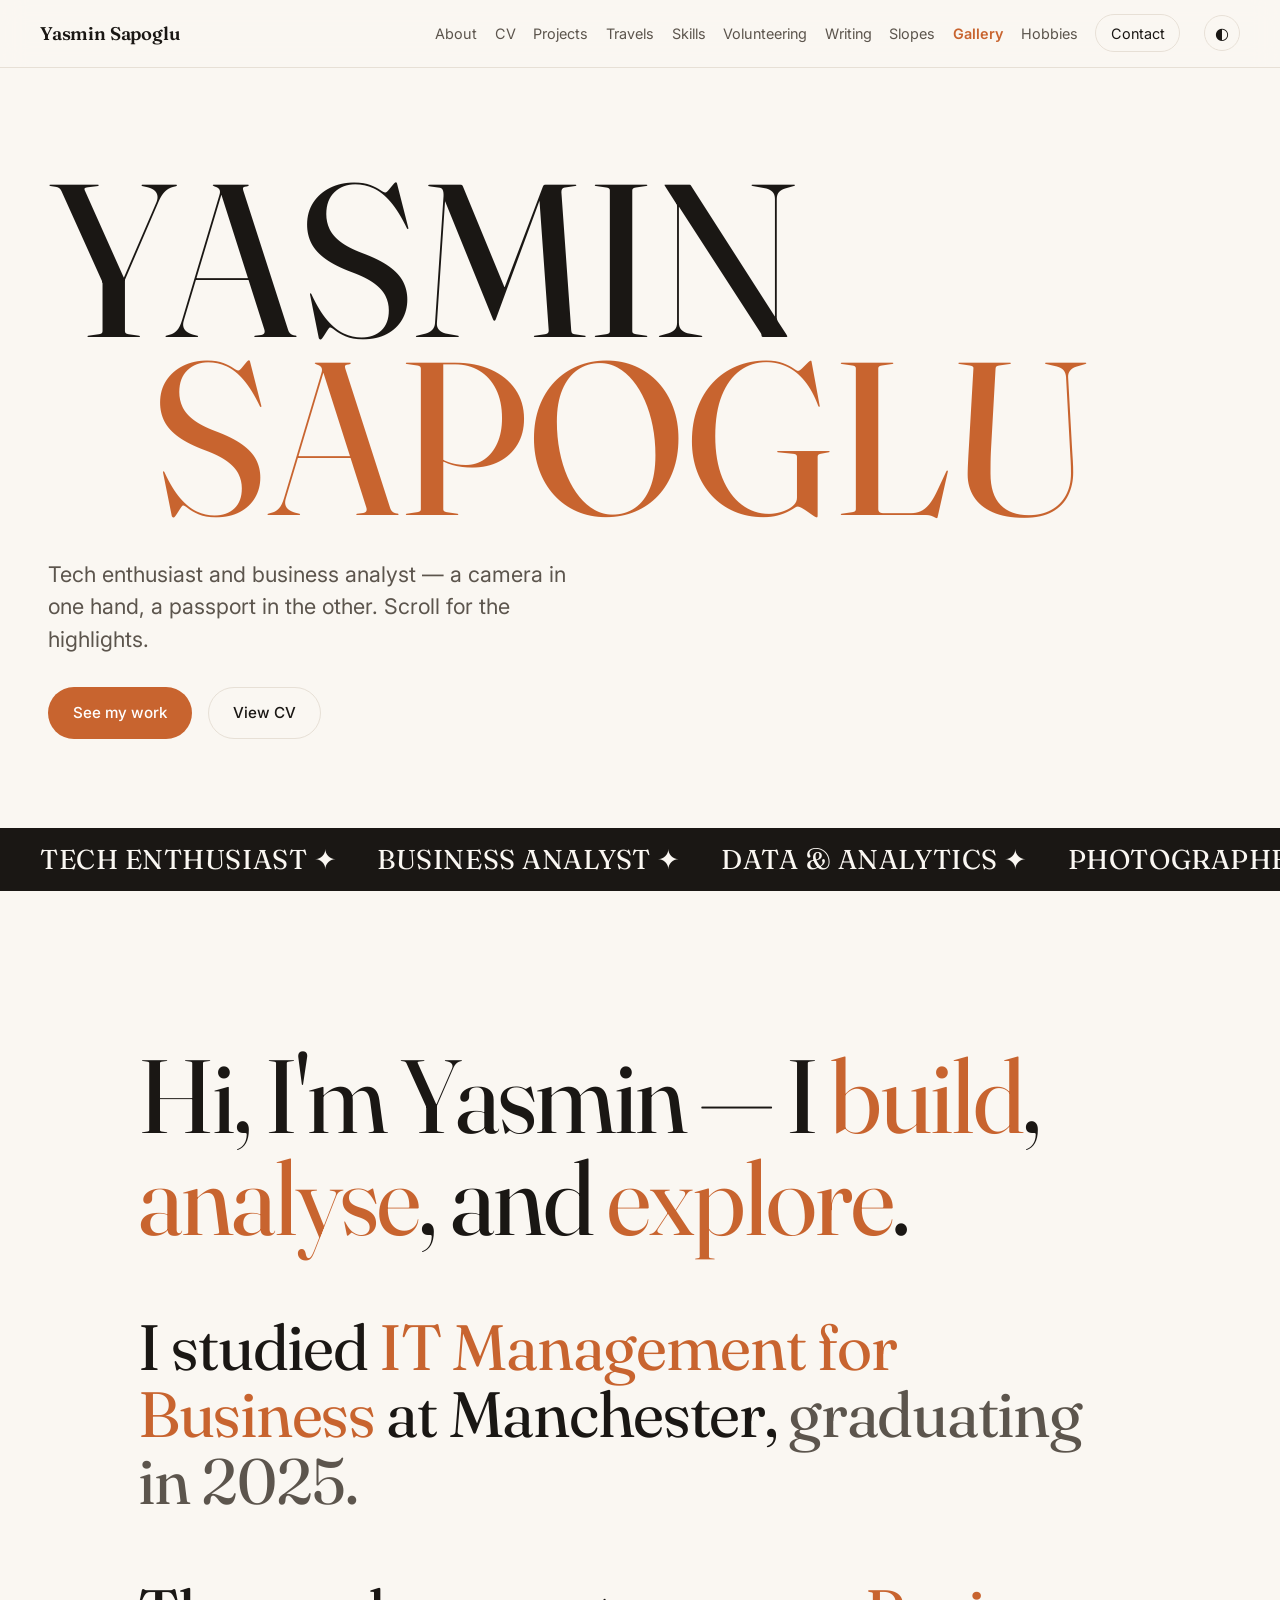
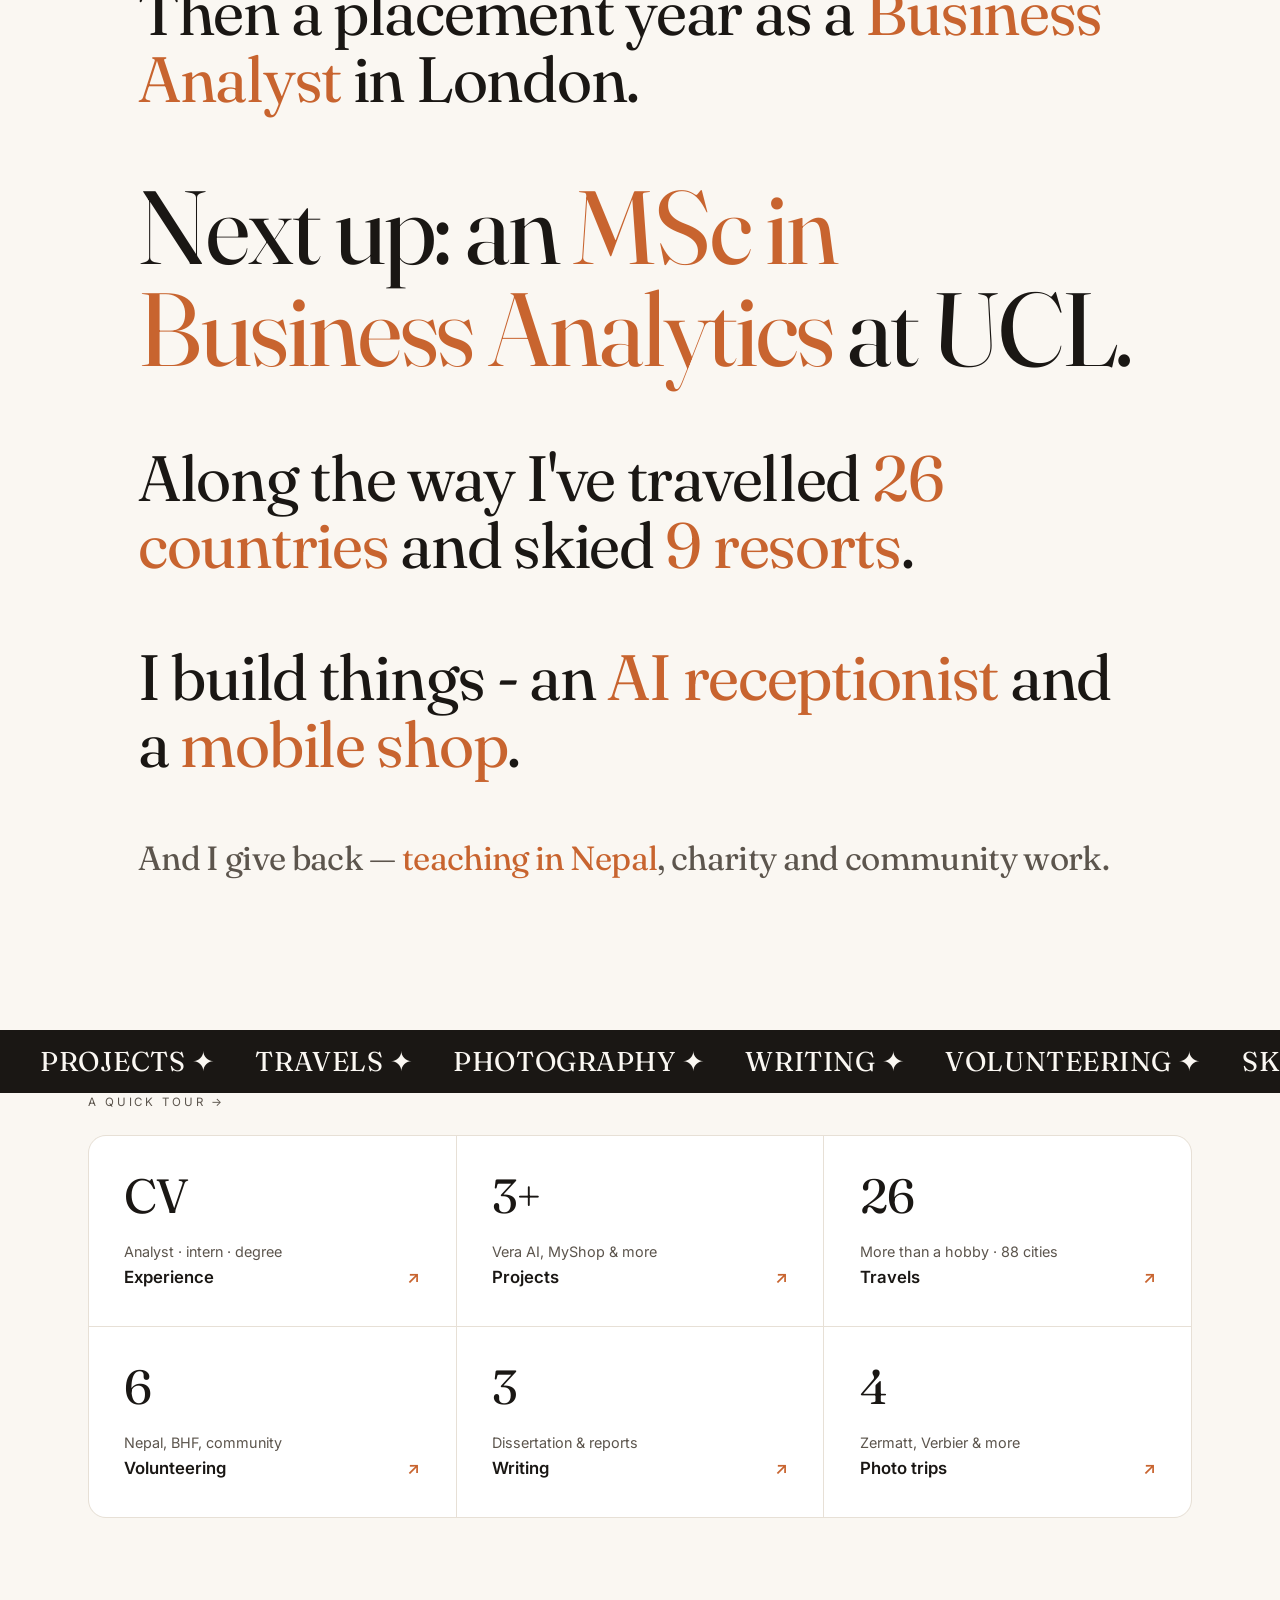
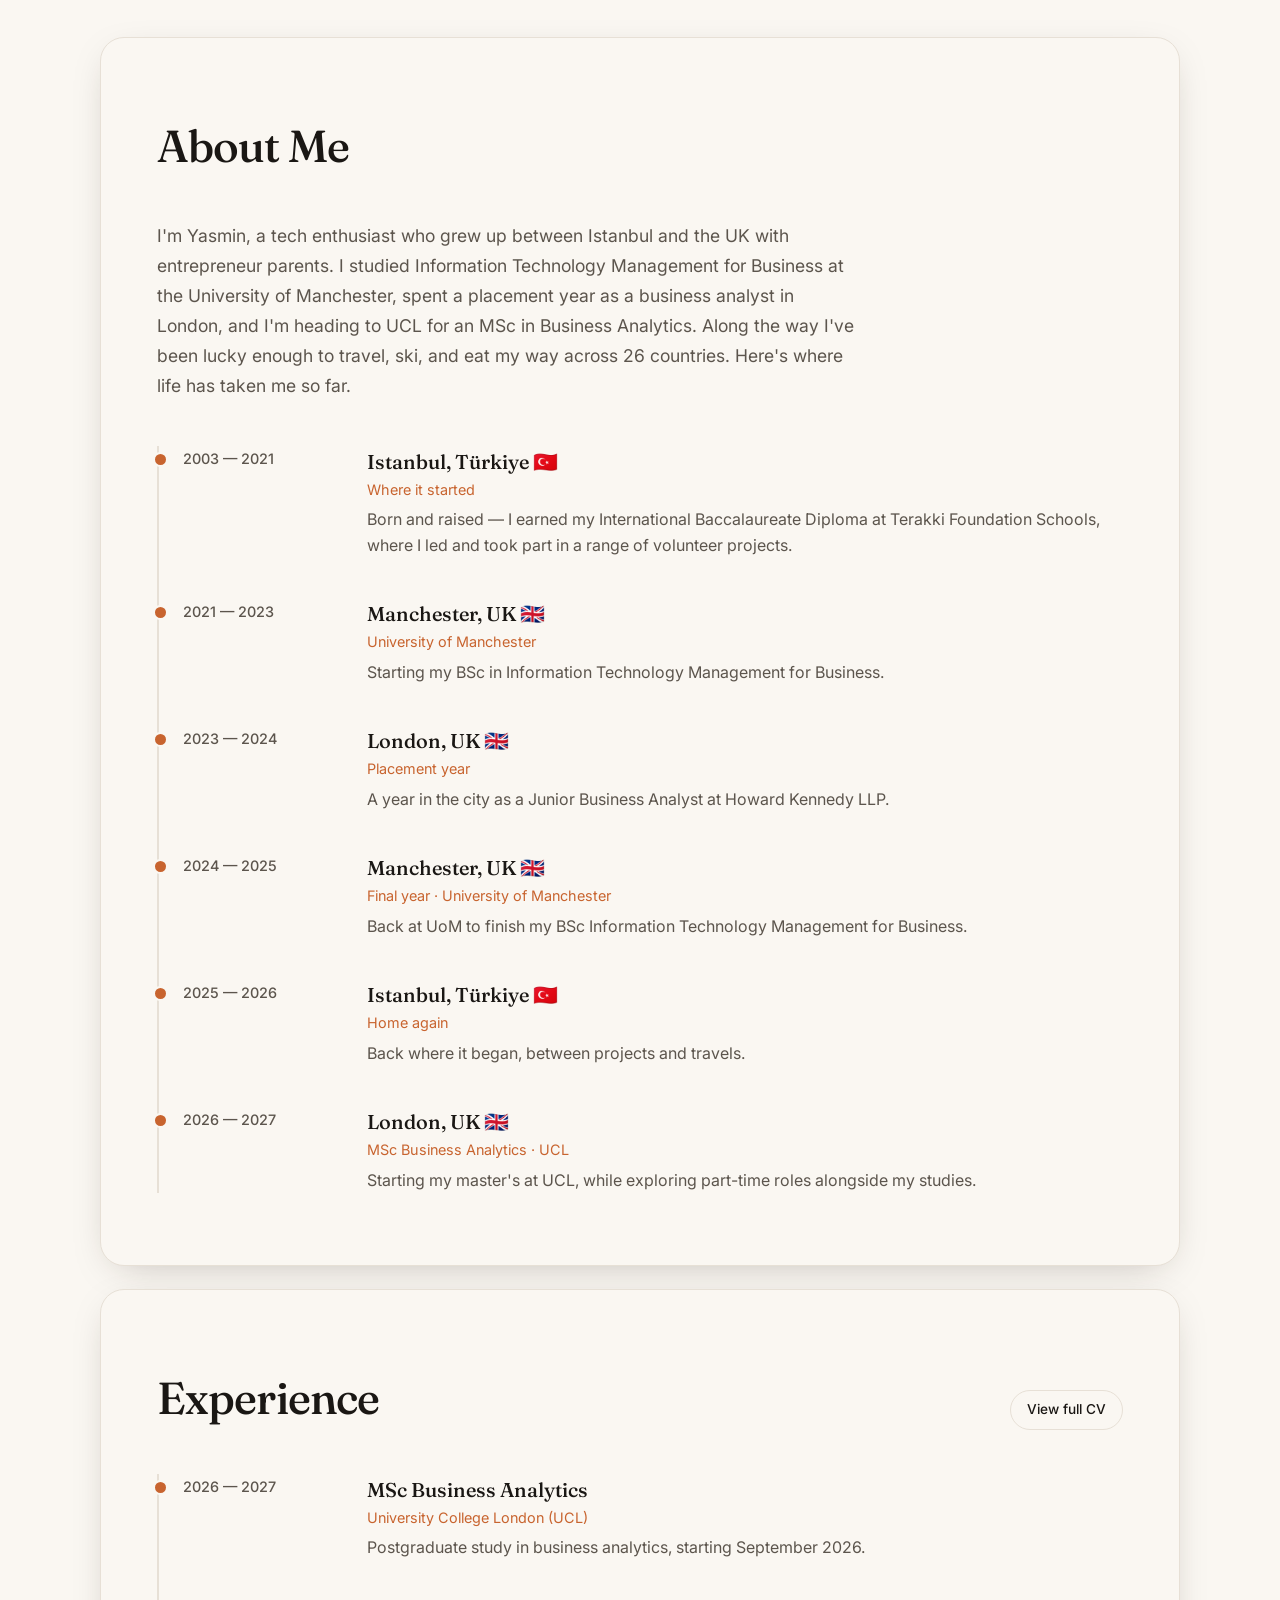
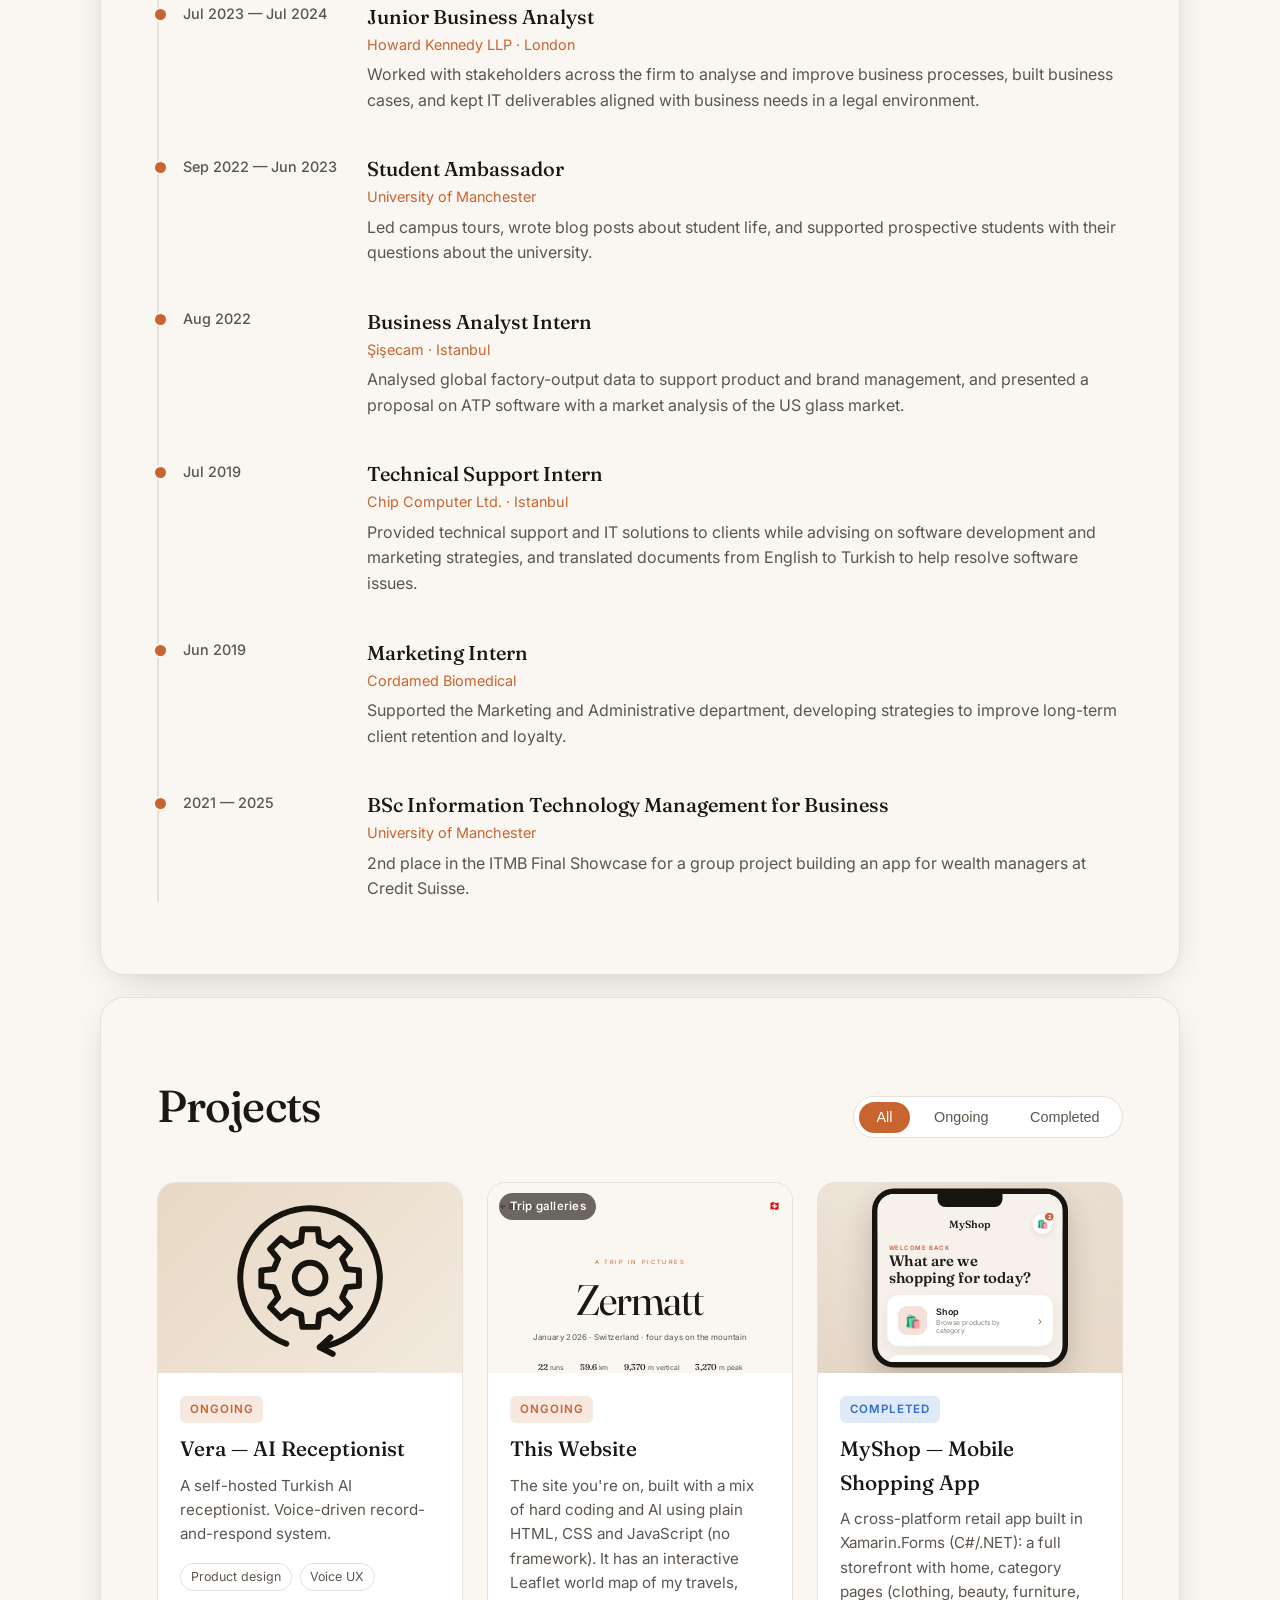
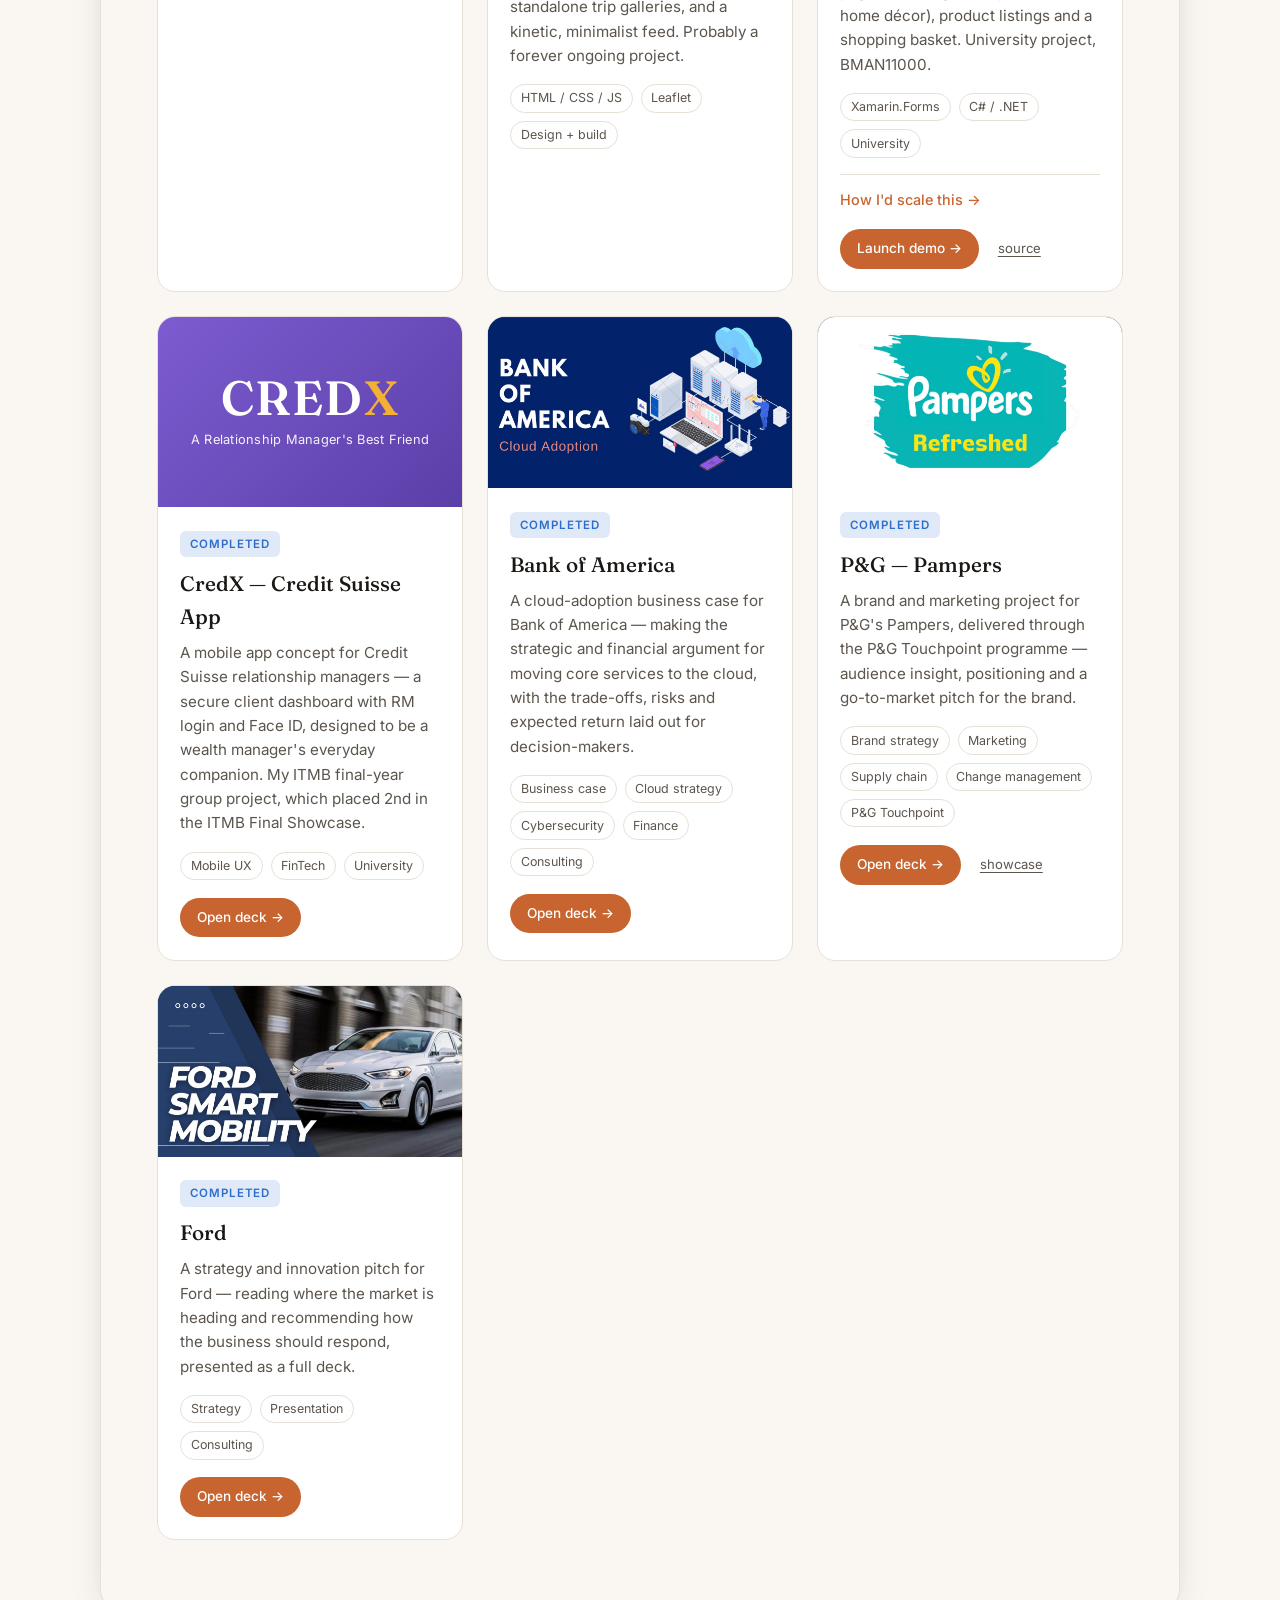
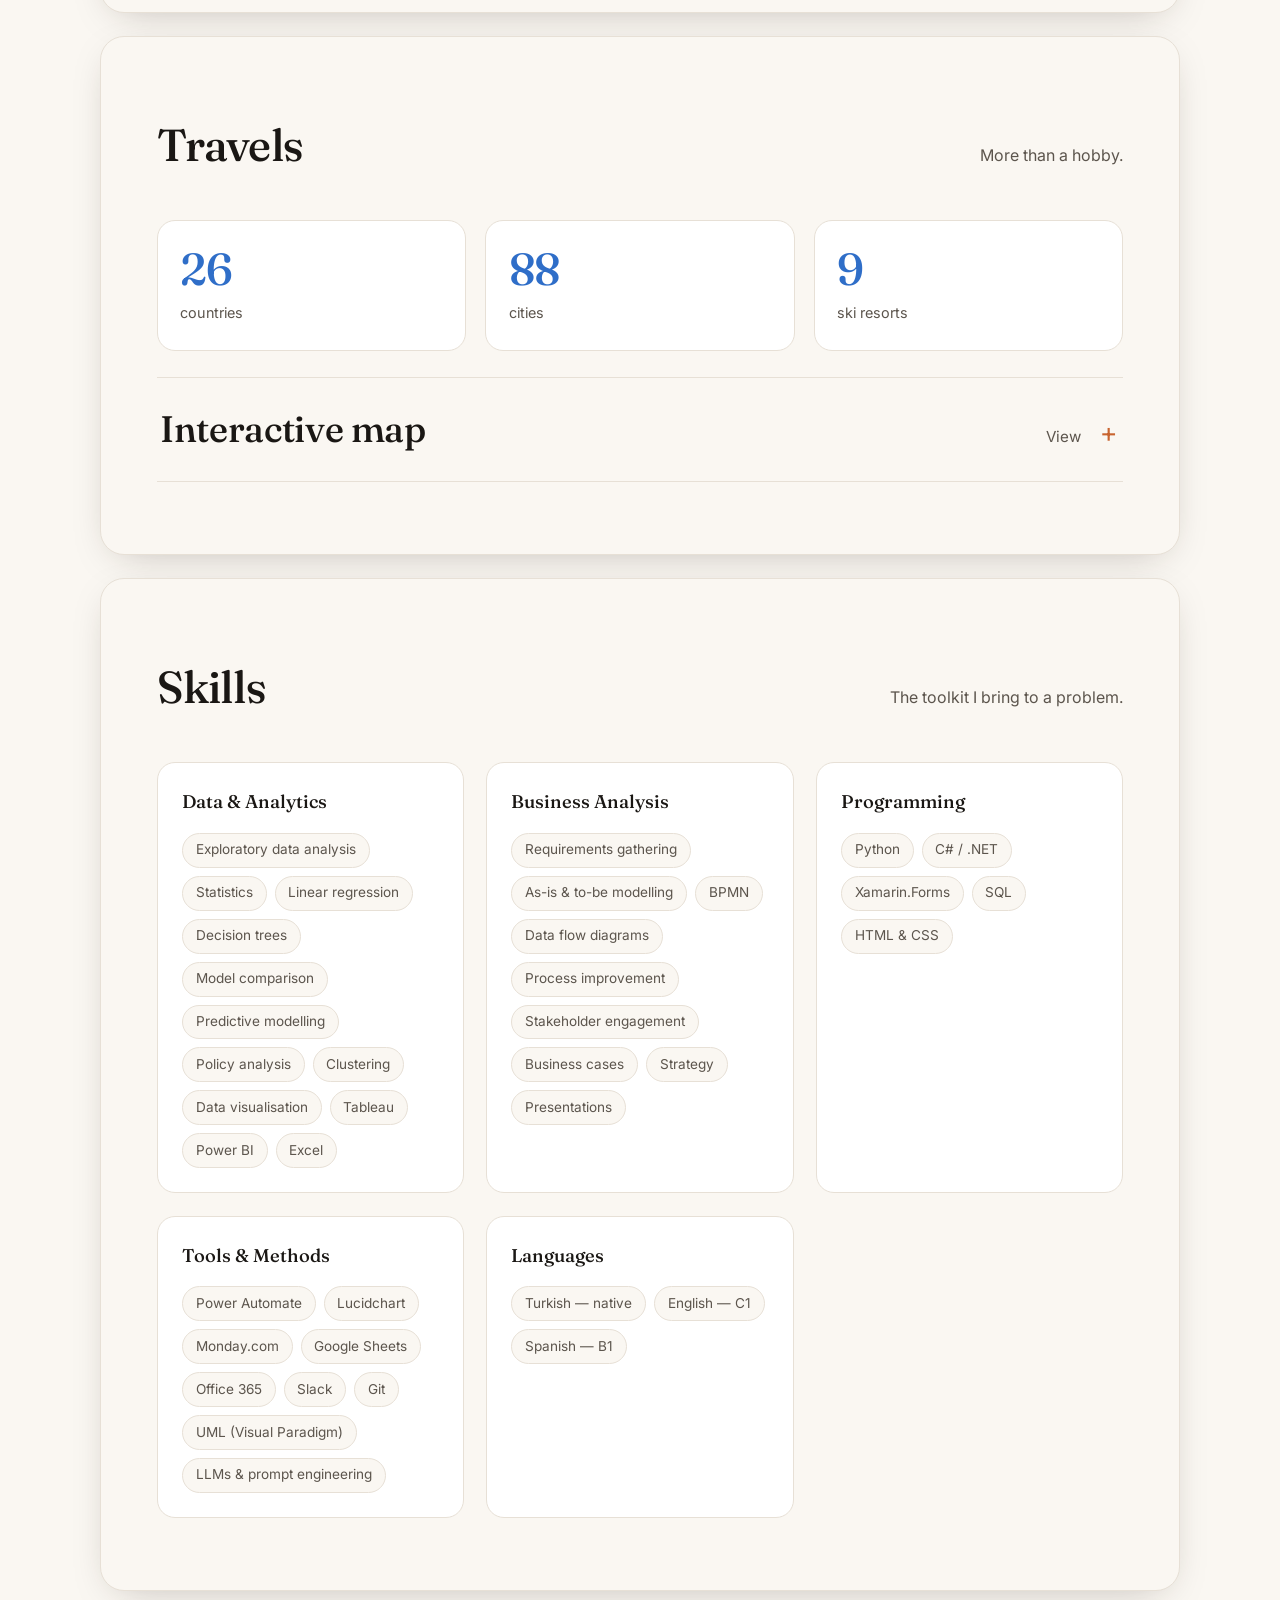
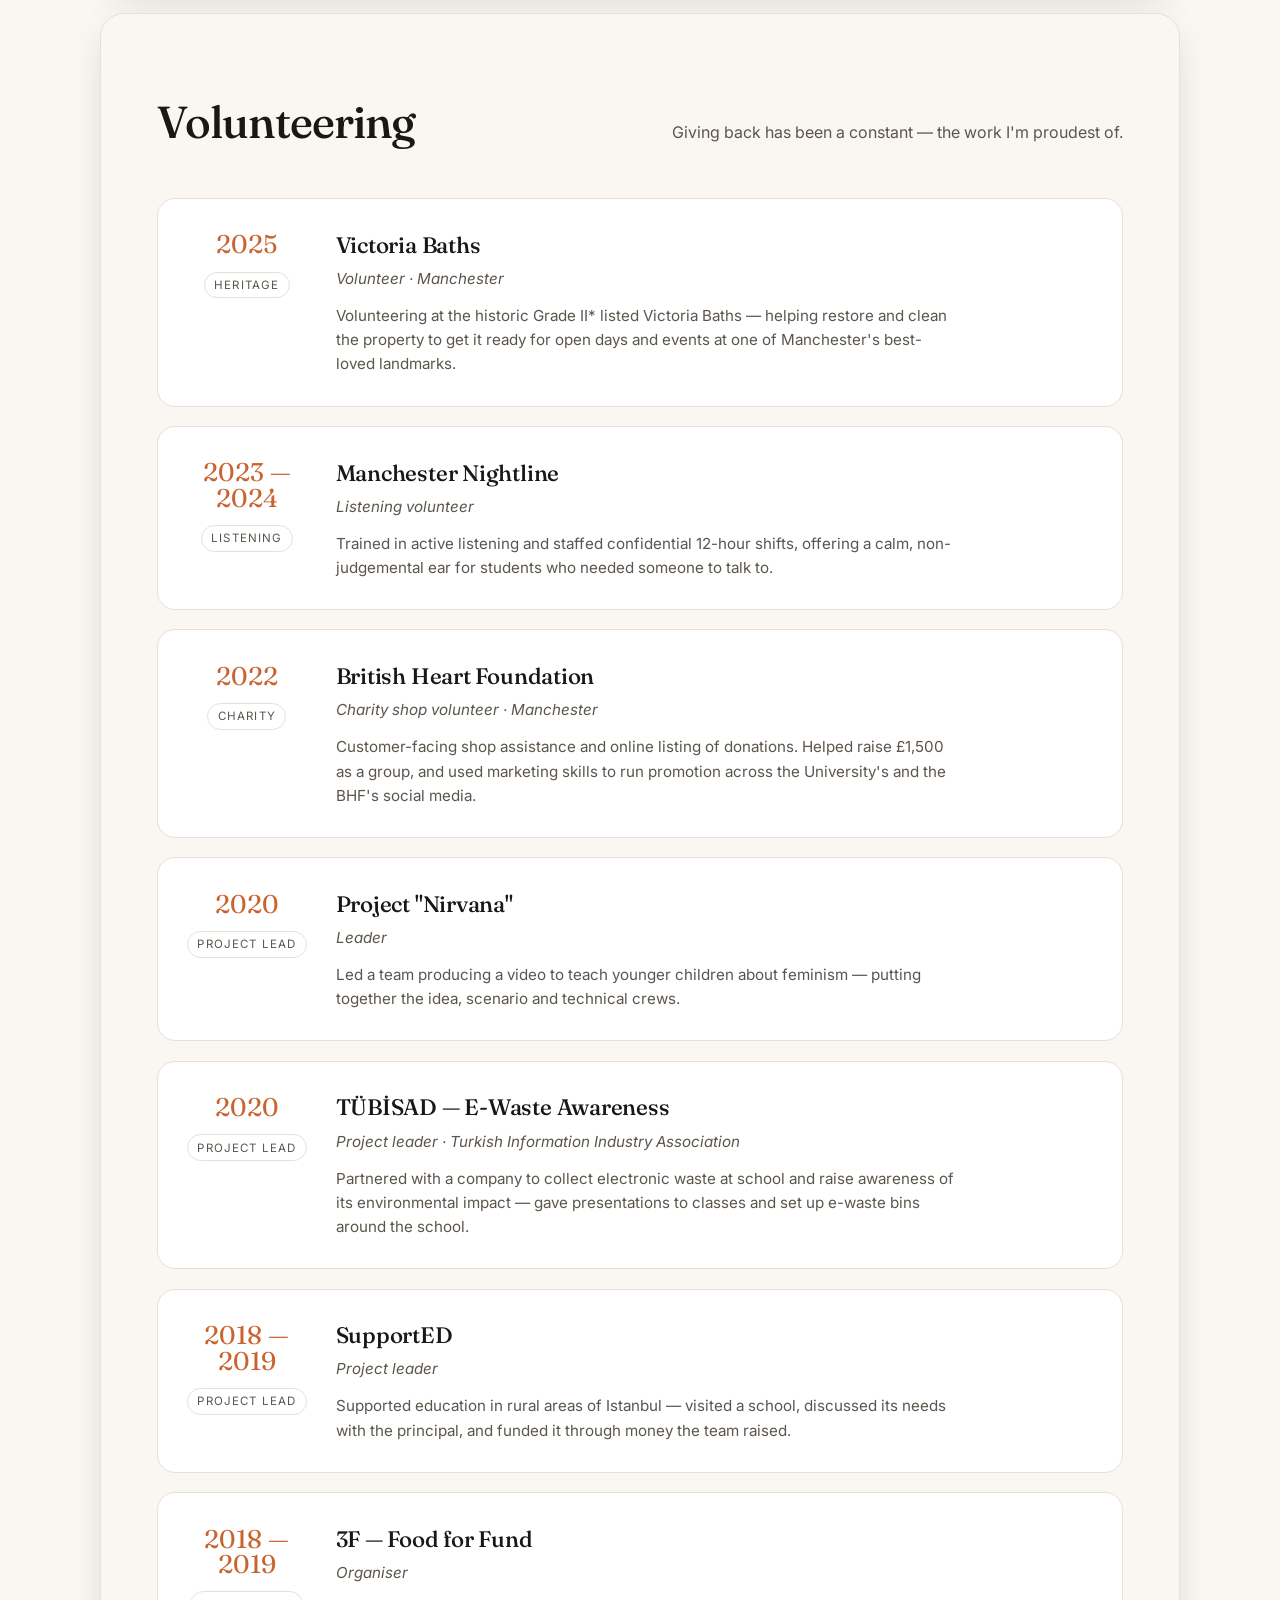
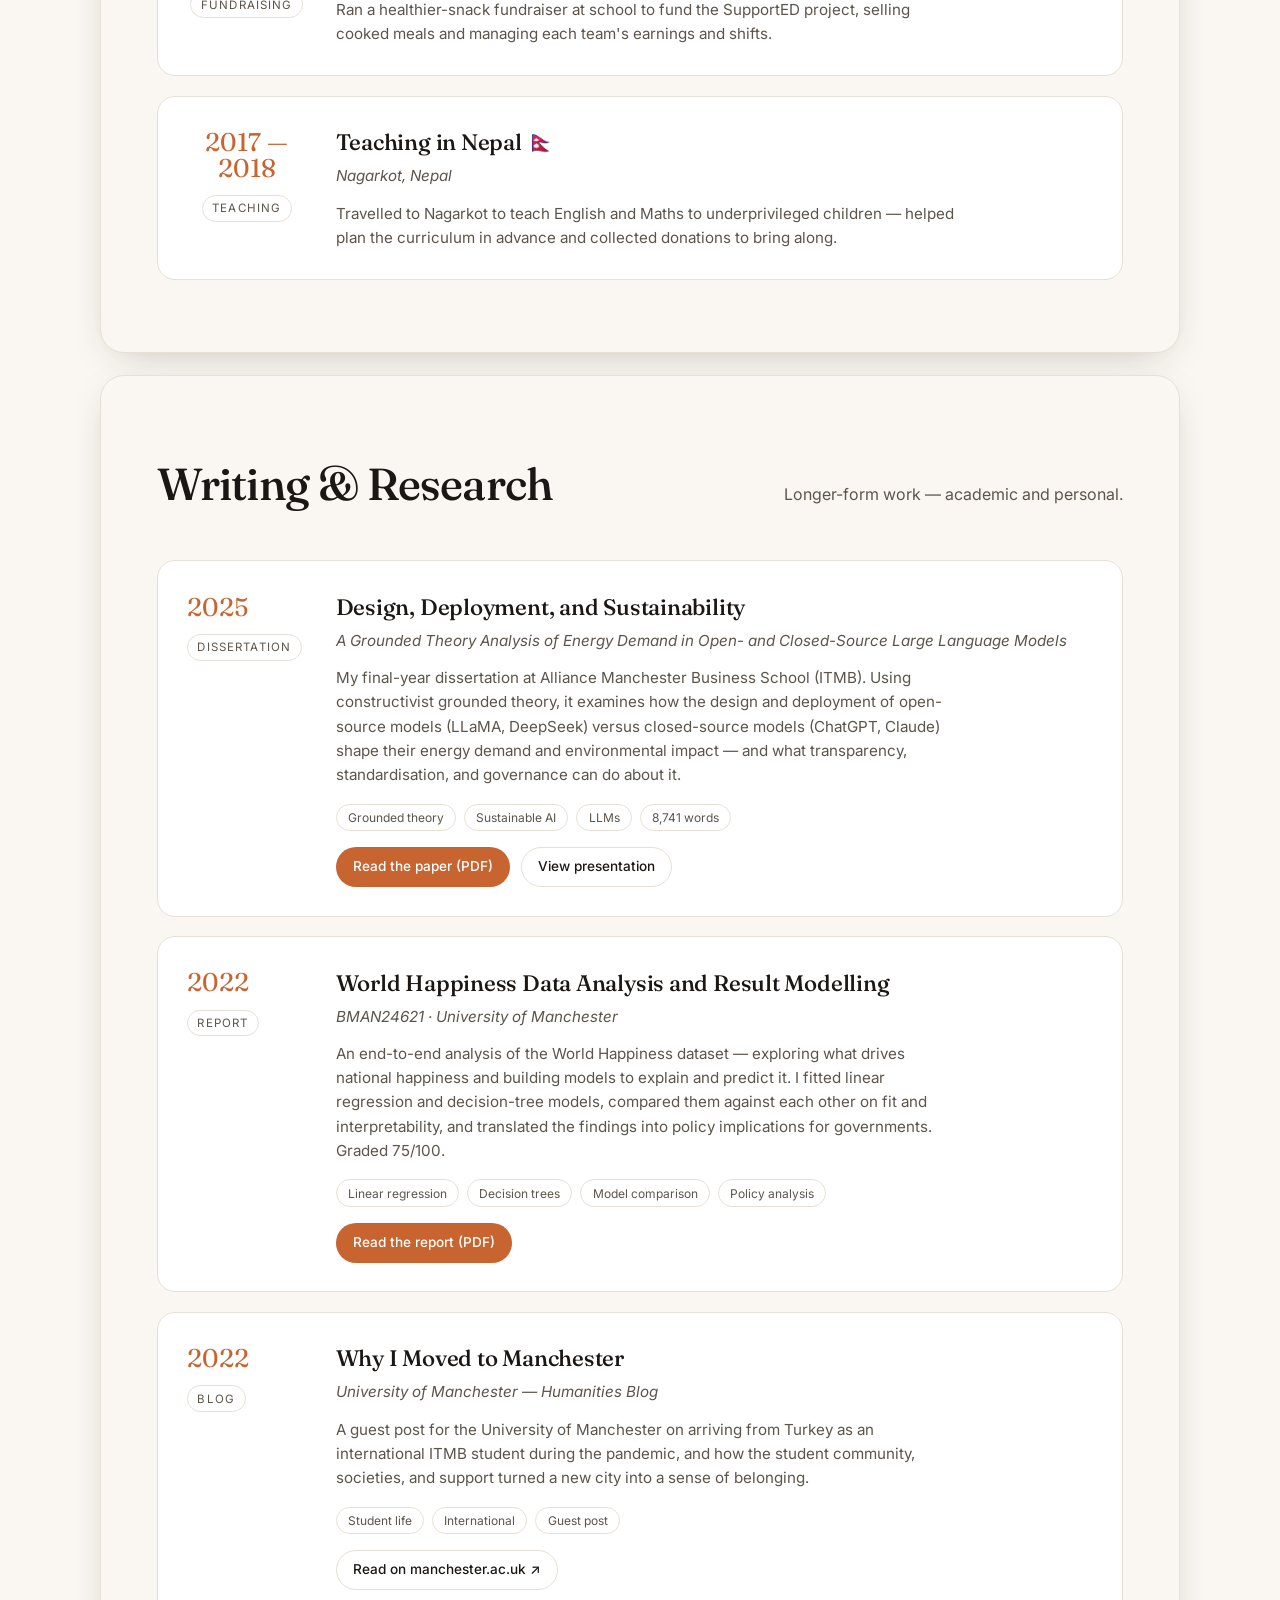
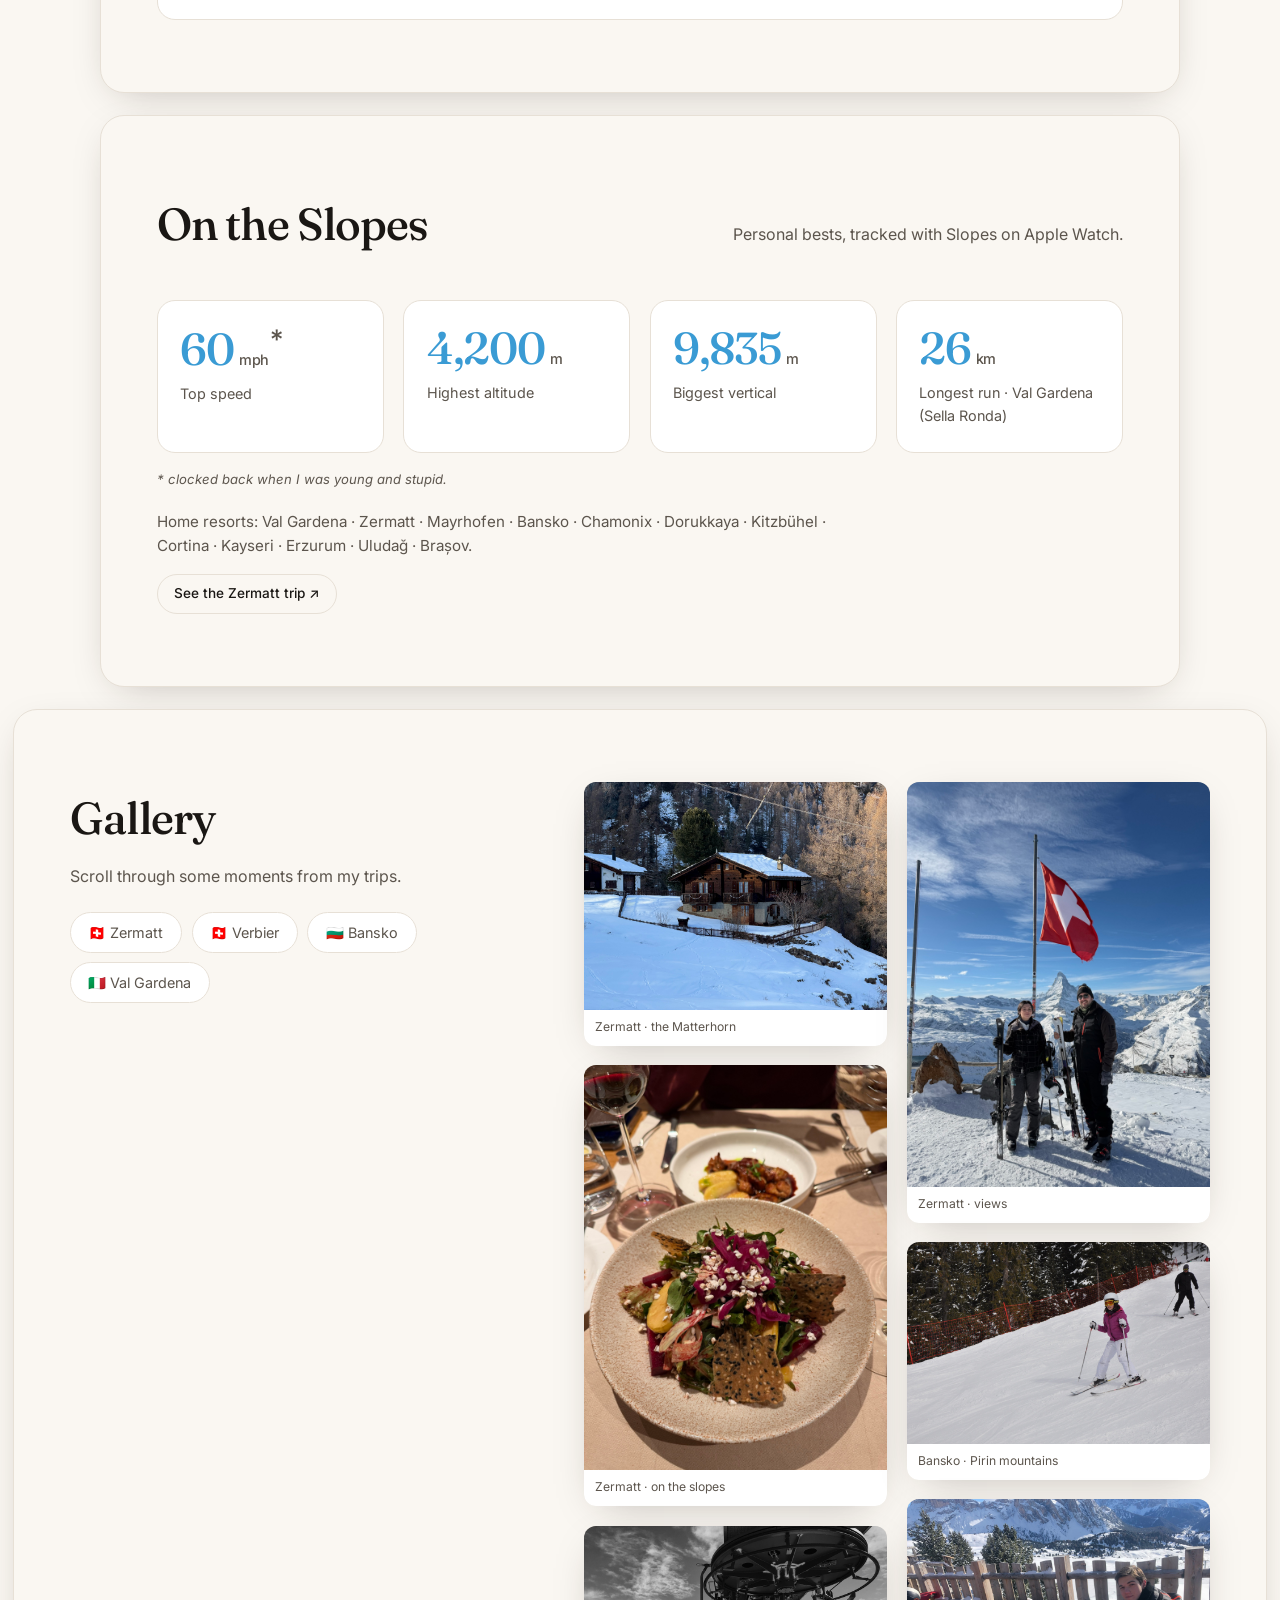
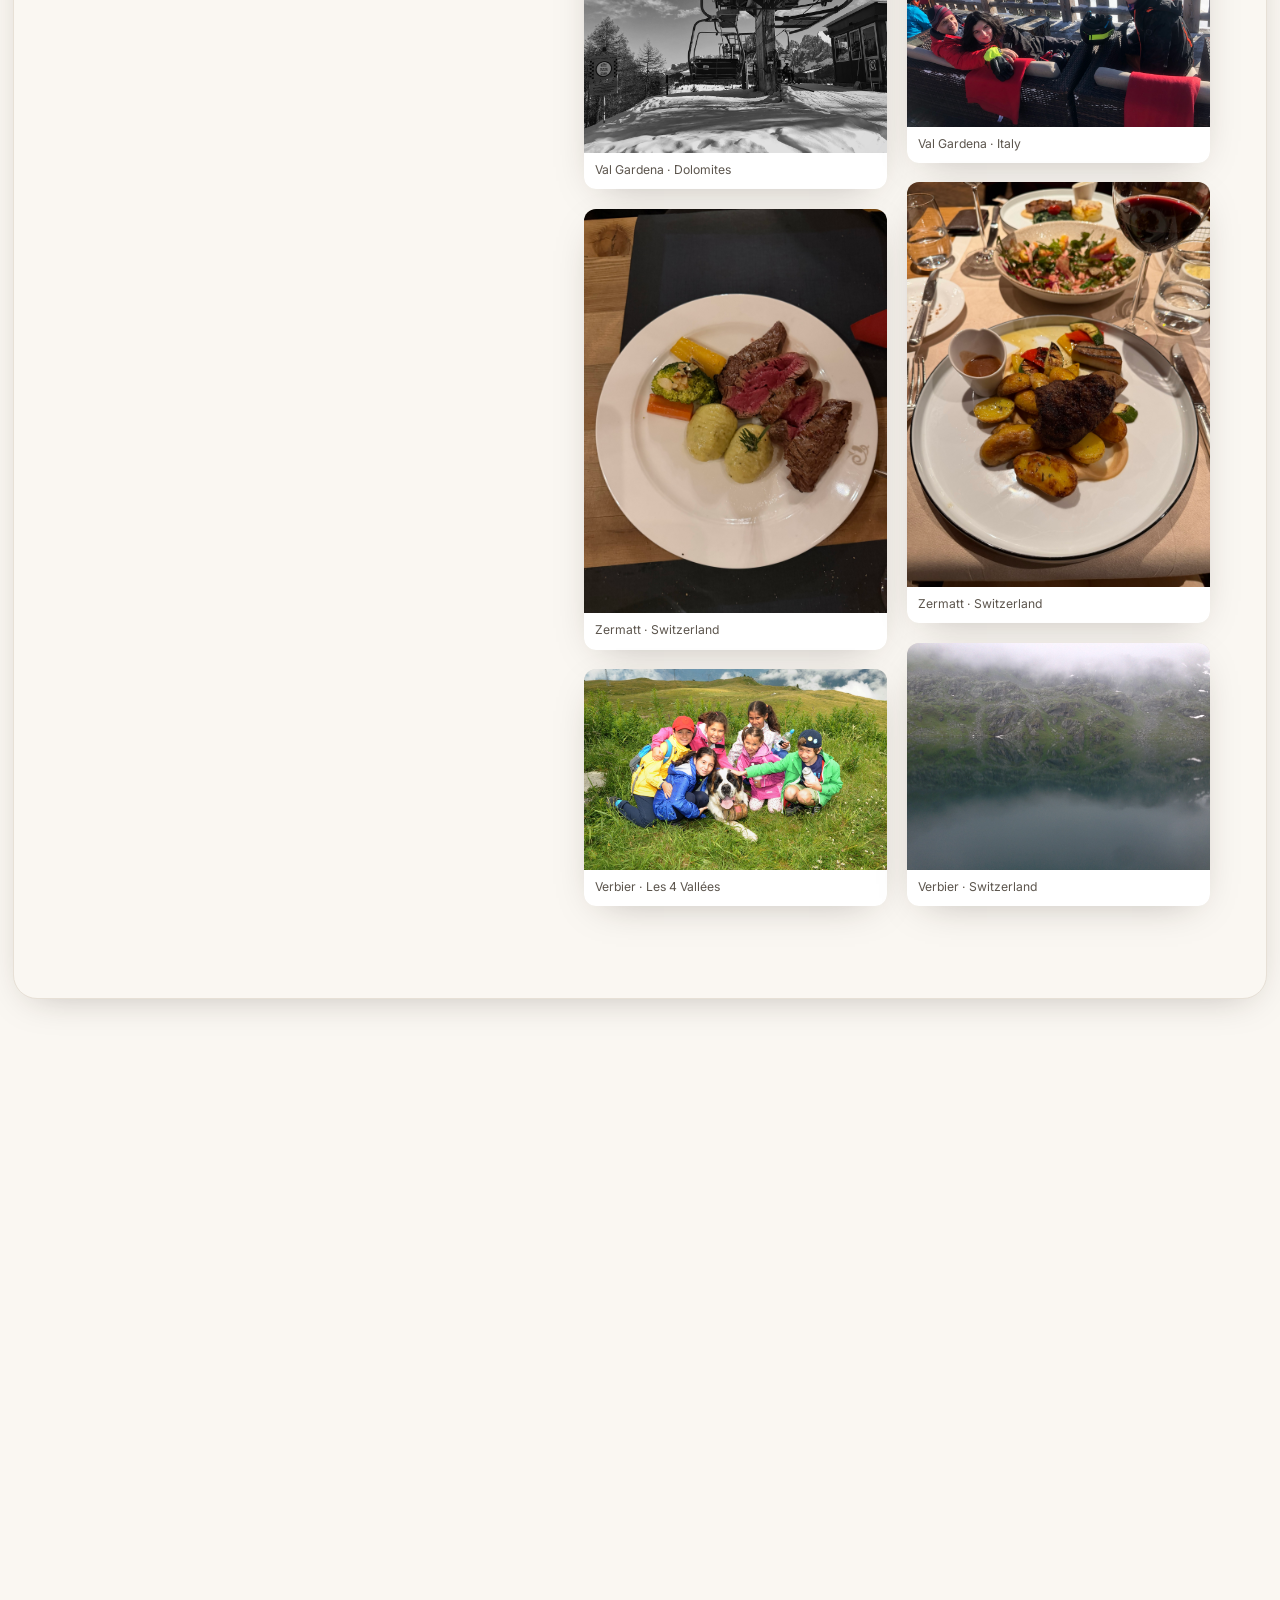
==== commit 717d3d3c: "Add PDF CV, link it inline (View CV) instead of downloading the .docx" ====
--- a/index.html
+++ b/index.html
@@ -42,7 +42,7 @@
     <p class="hero2__sub">Tech enthusiast and business analyst — a camera in one hand, a passport in the other. Scroll for the highlights.</p>
     <div class="hero2__cues">
       <a href="#projects" class="btn btn--primary">See my work</a>
-      <a href="cv/YasminSapoglu-CV.docx" class="btn btn--ghost" download>Download CV</a>
+      <a href="cv/YasminSapoglu-CV.pdf" class="btn btn--ghost" target="_blank" rel="noopener">View CV</a>
     </div>
   </section>
 
@@ -170,7 +170,7 @@
   <section class="section" id="experience">
     <div class="section__head">
       <h2 class="section__title">Experience</h2>
-      <a href="cv/YasminSapoglu-CV.docx" class="btn btn--ghost btn--sm" download>Download full CV</a>
+      <a href="cv/YasminSapoglu-CV.pdf" class="btn btn--ghost btn--sm" target="_blank" rel="noopener">View full CV</a>
     </div>
     <div class="timeline">
       <div class="tl__item">
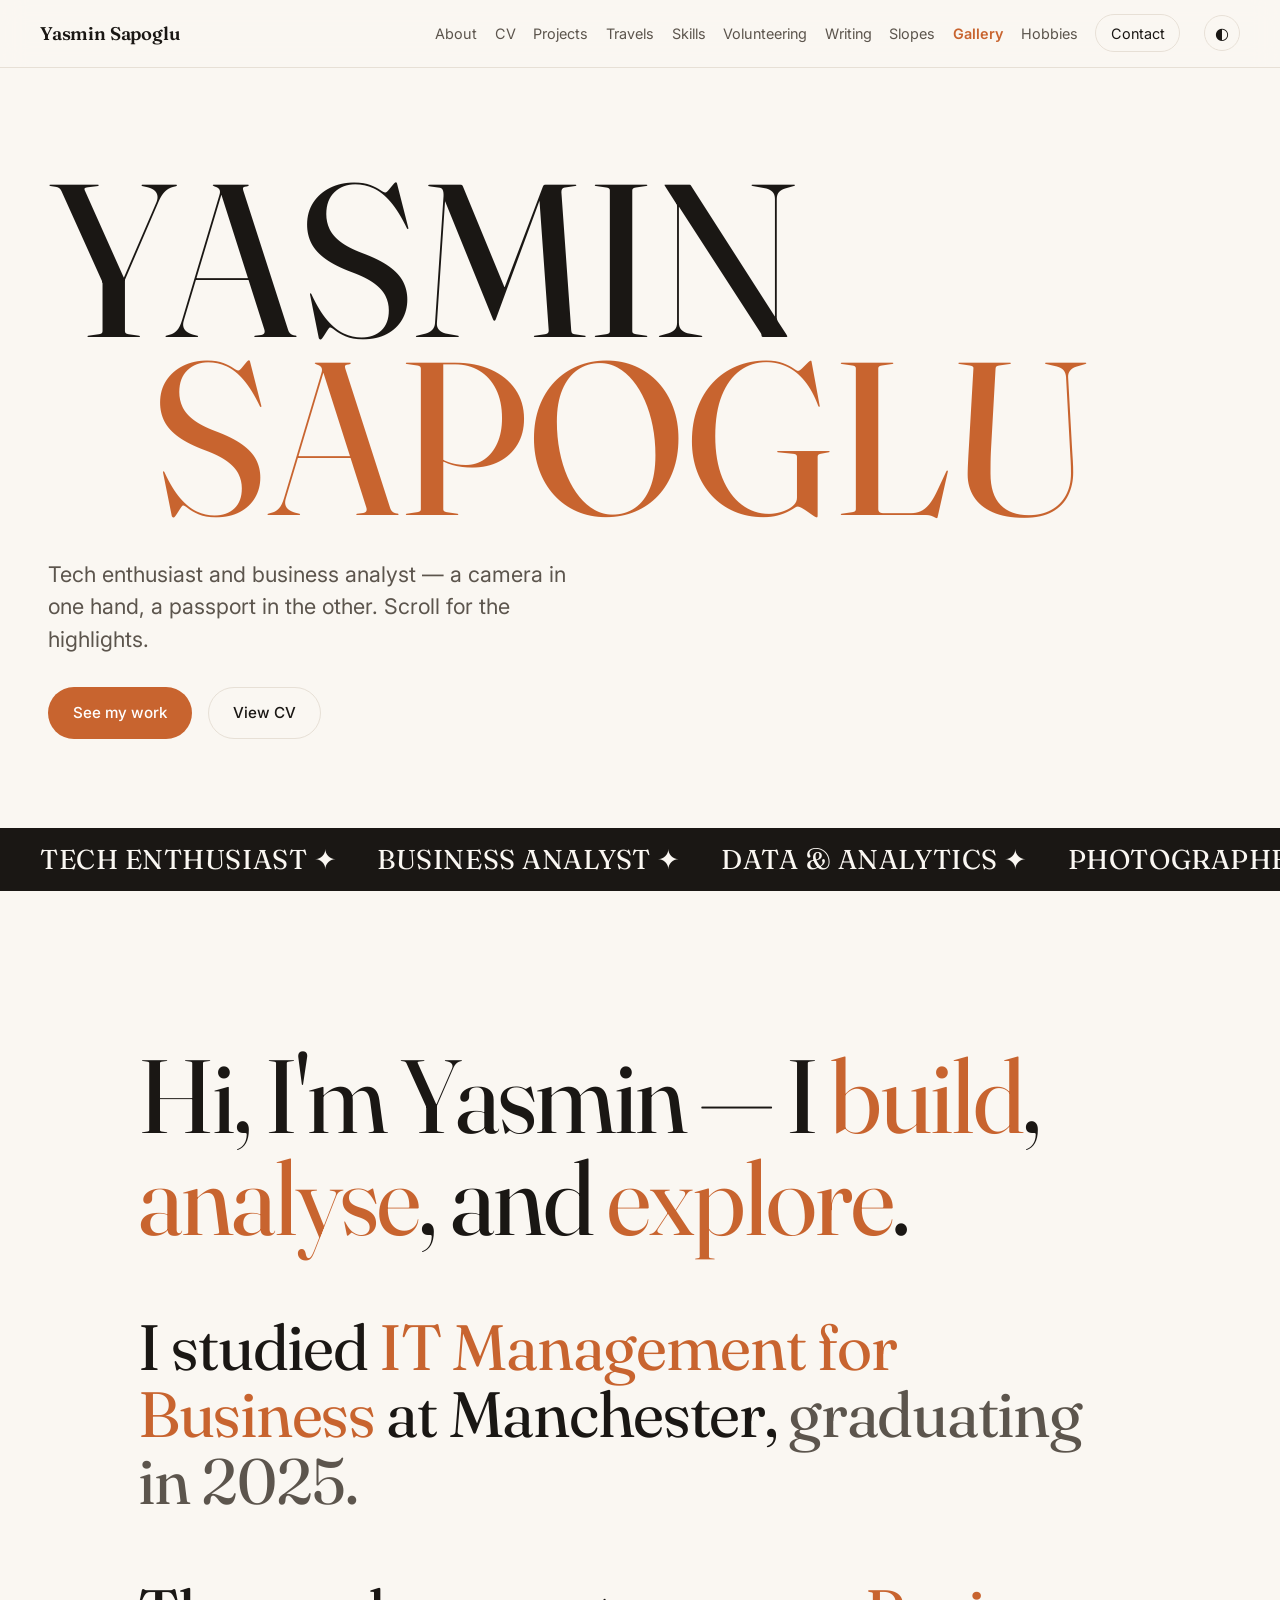
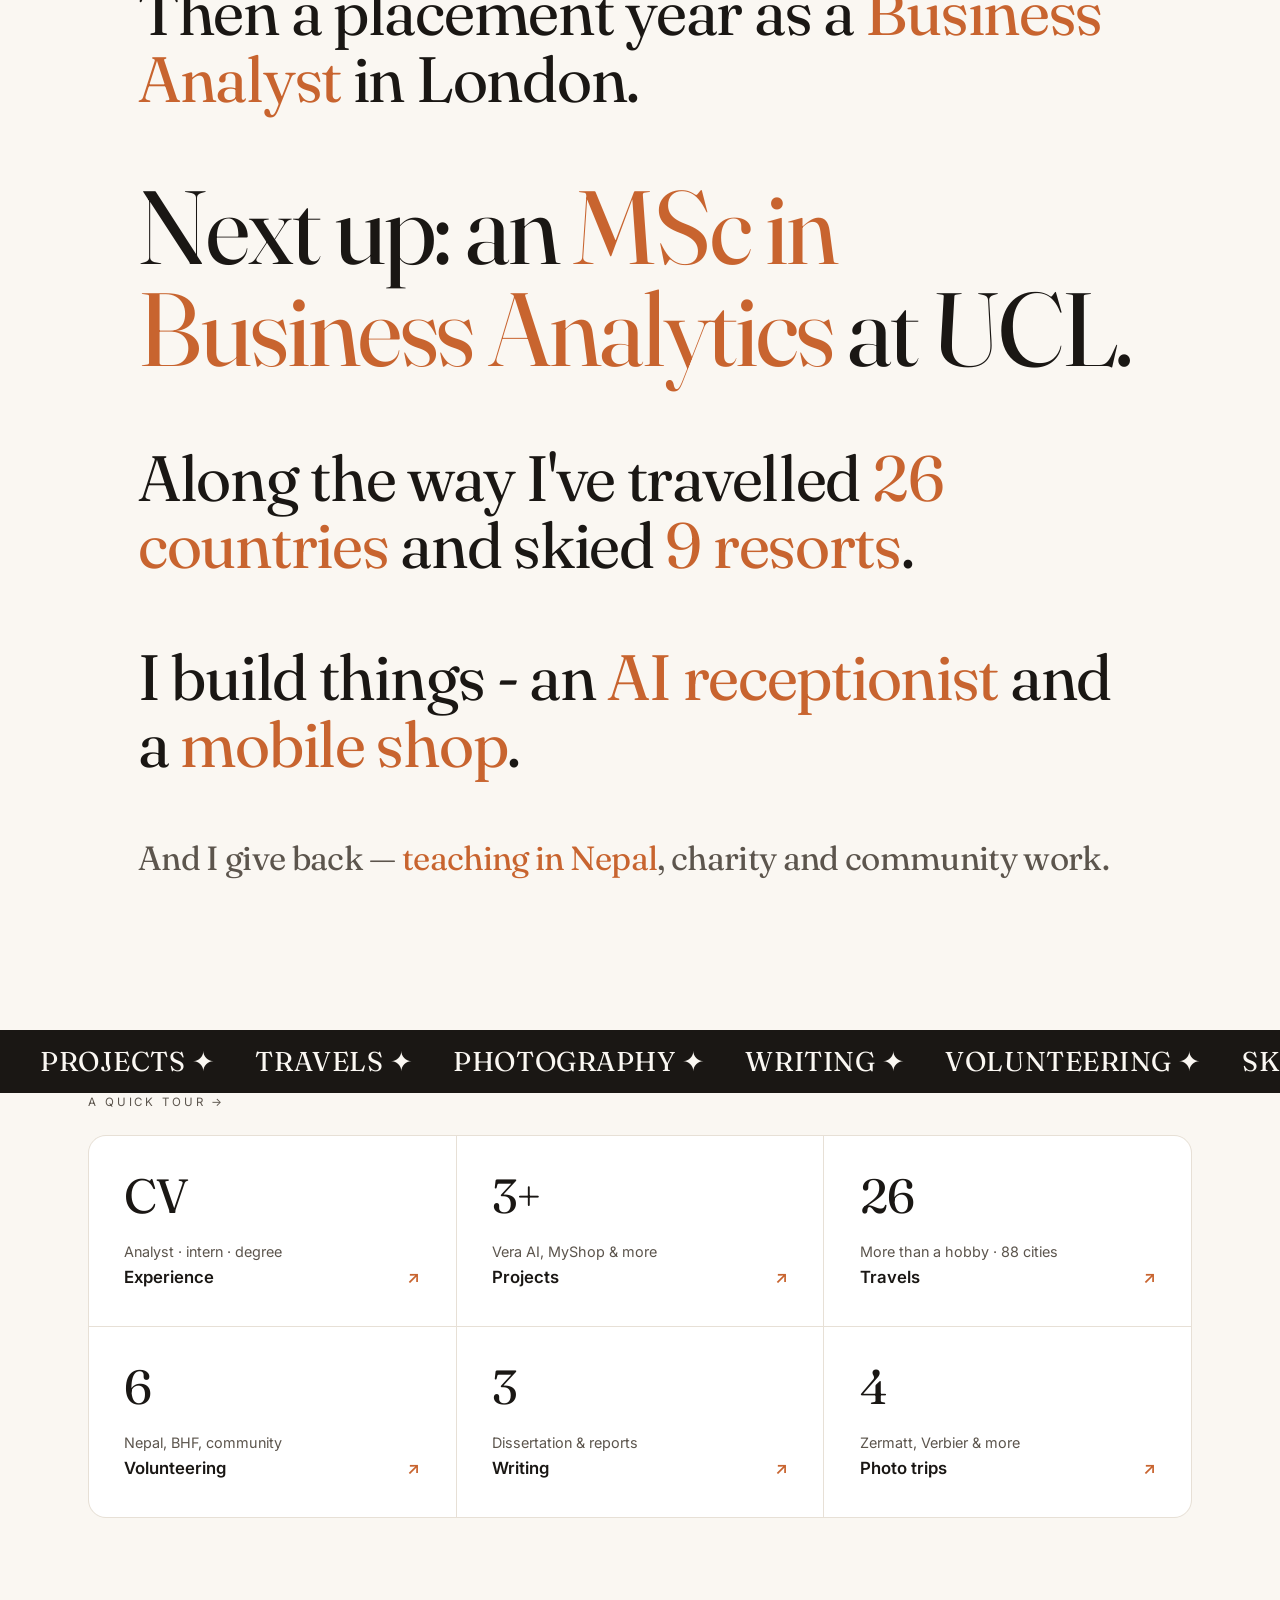
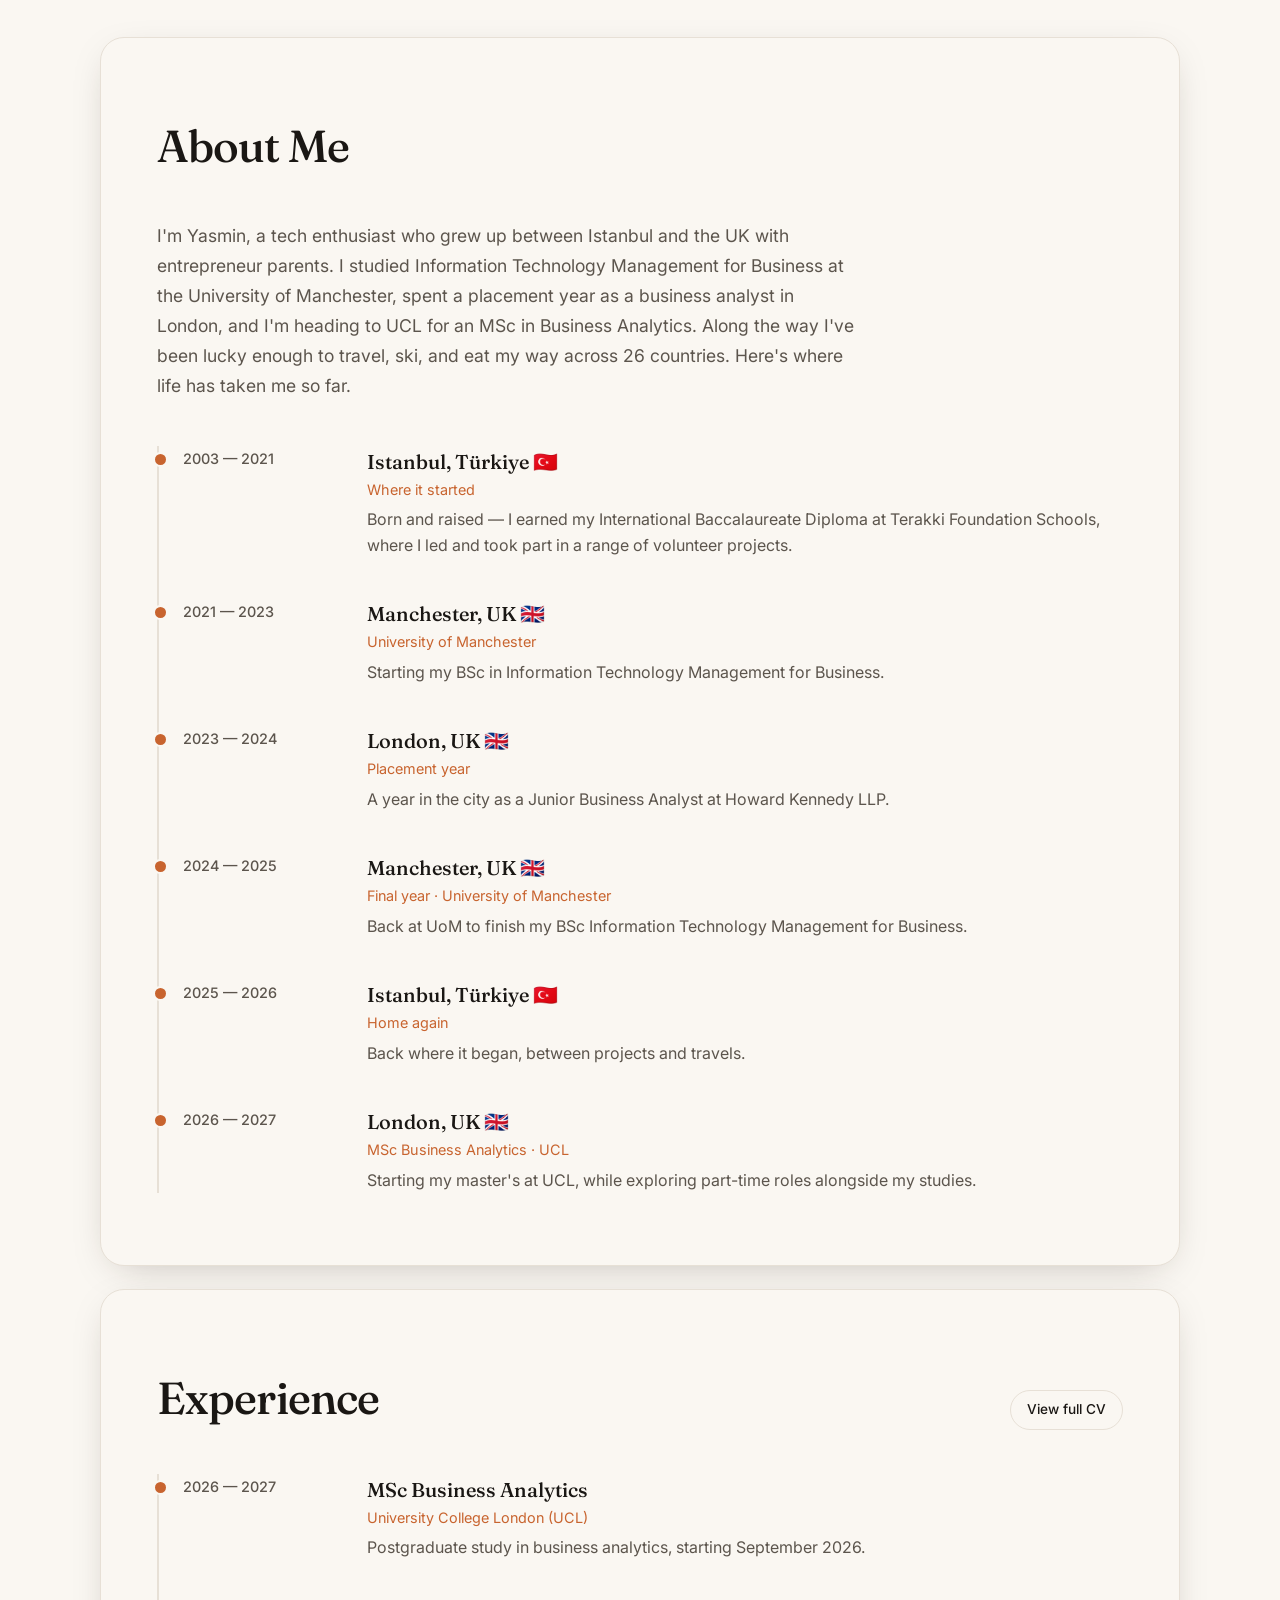
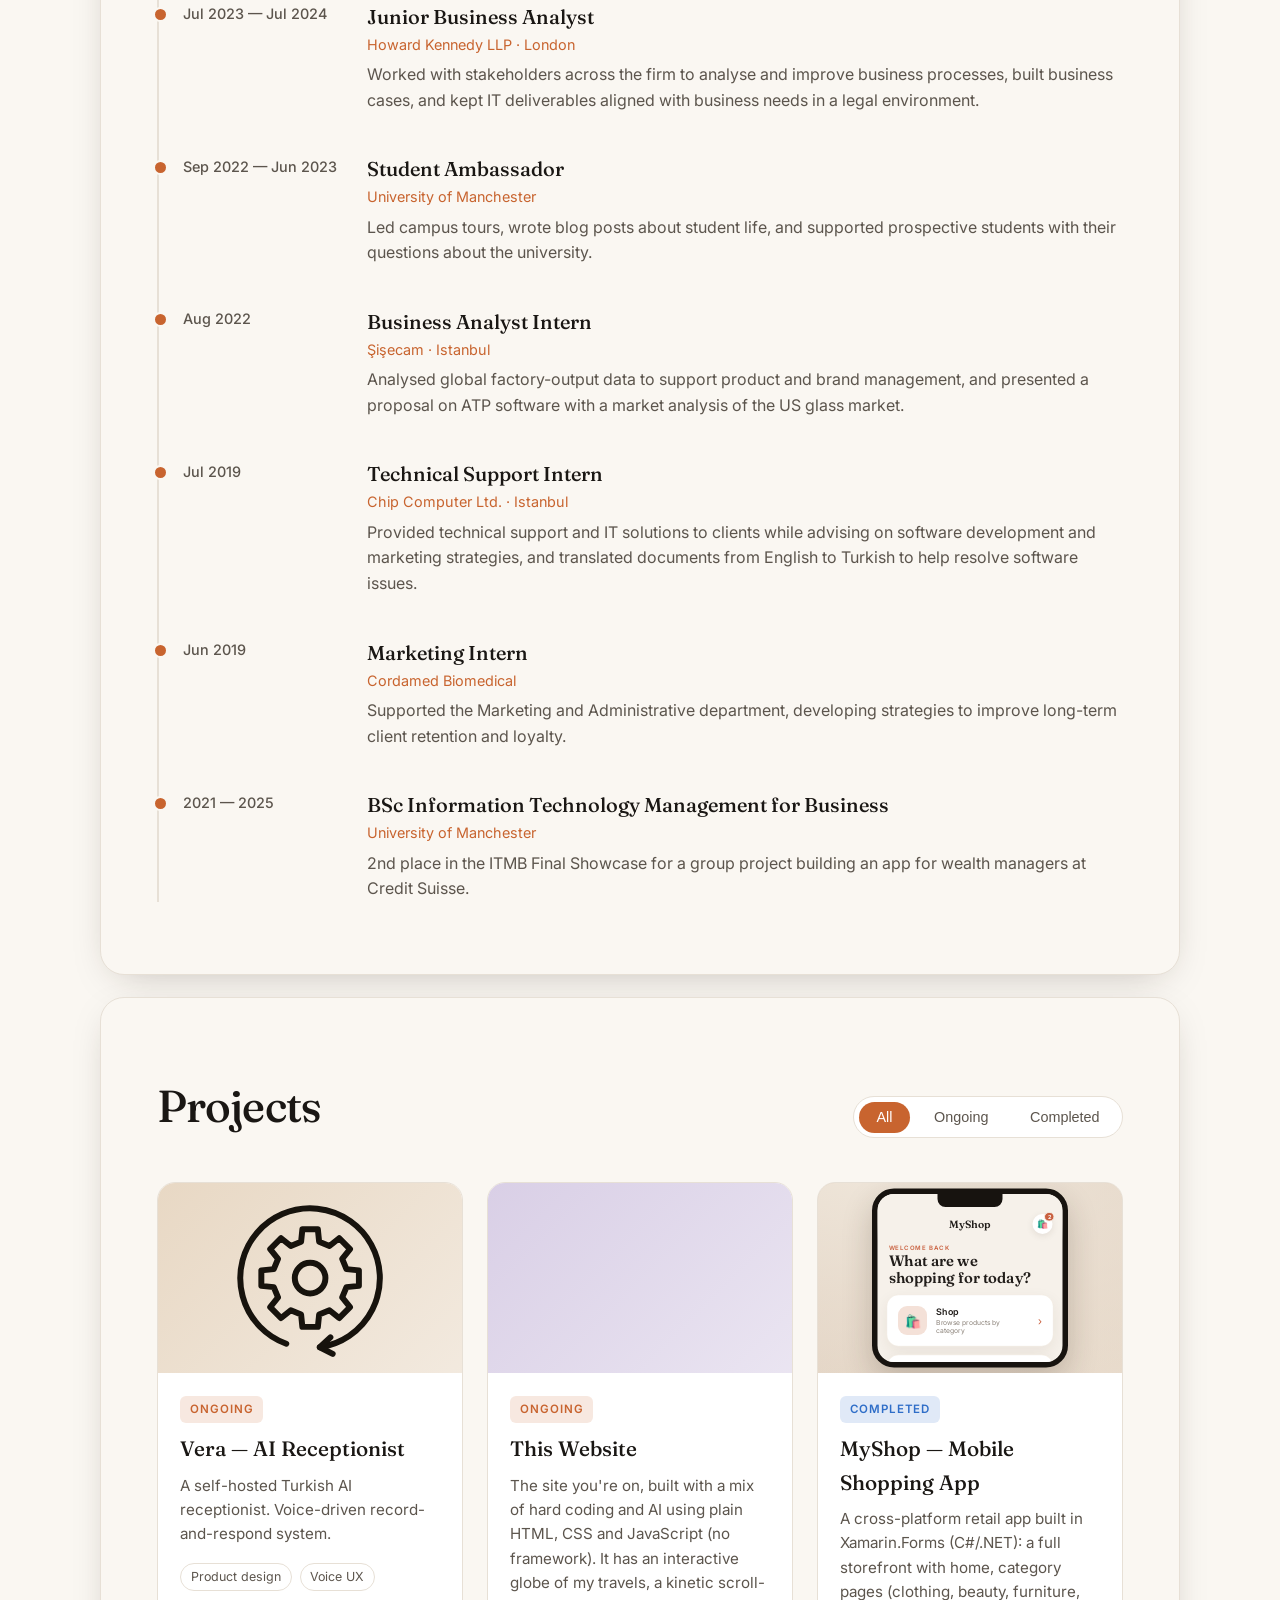
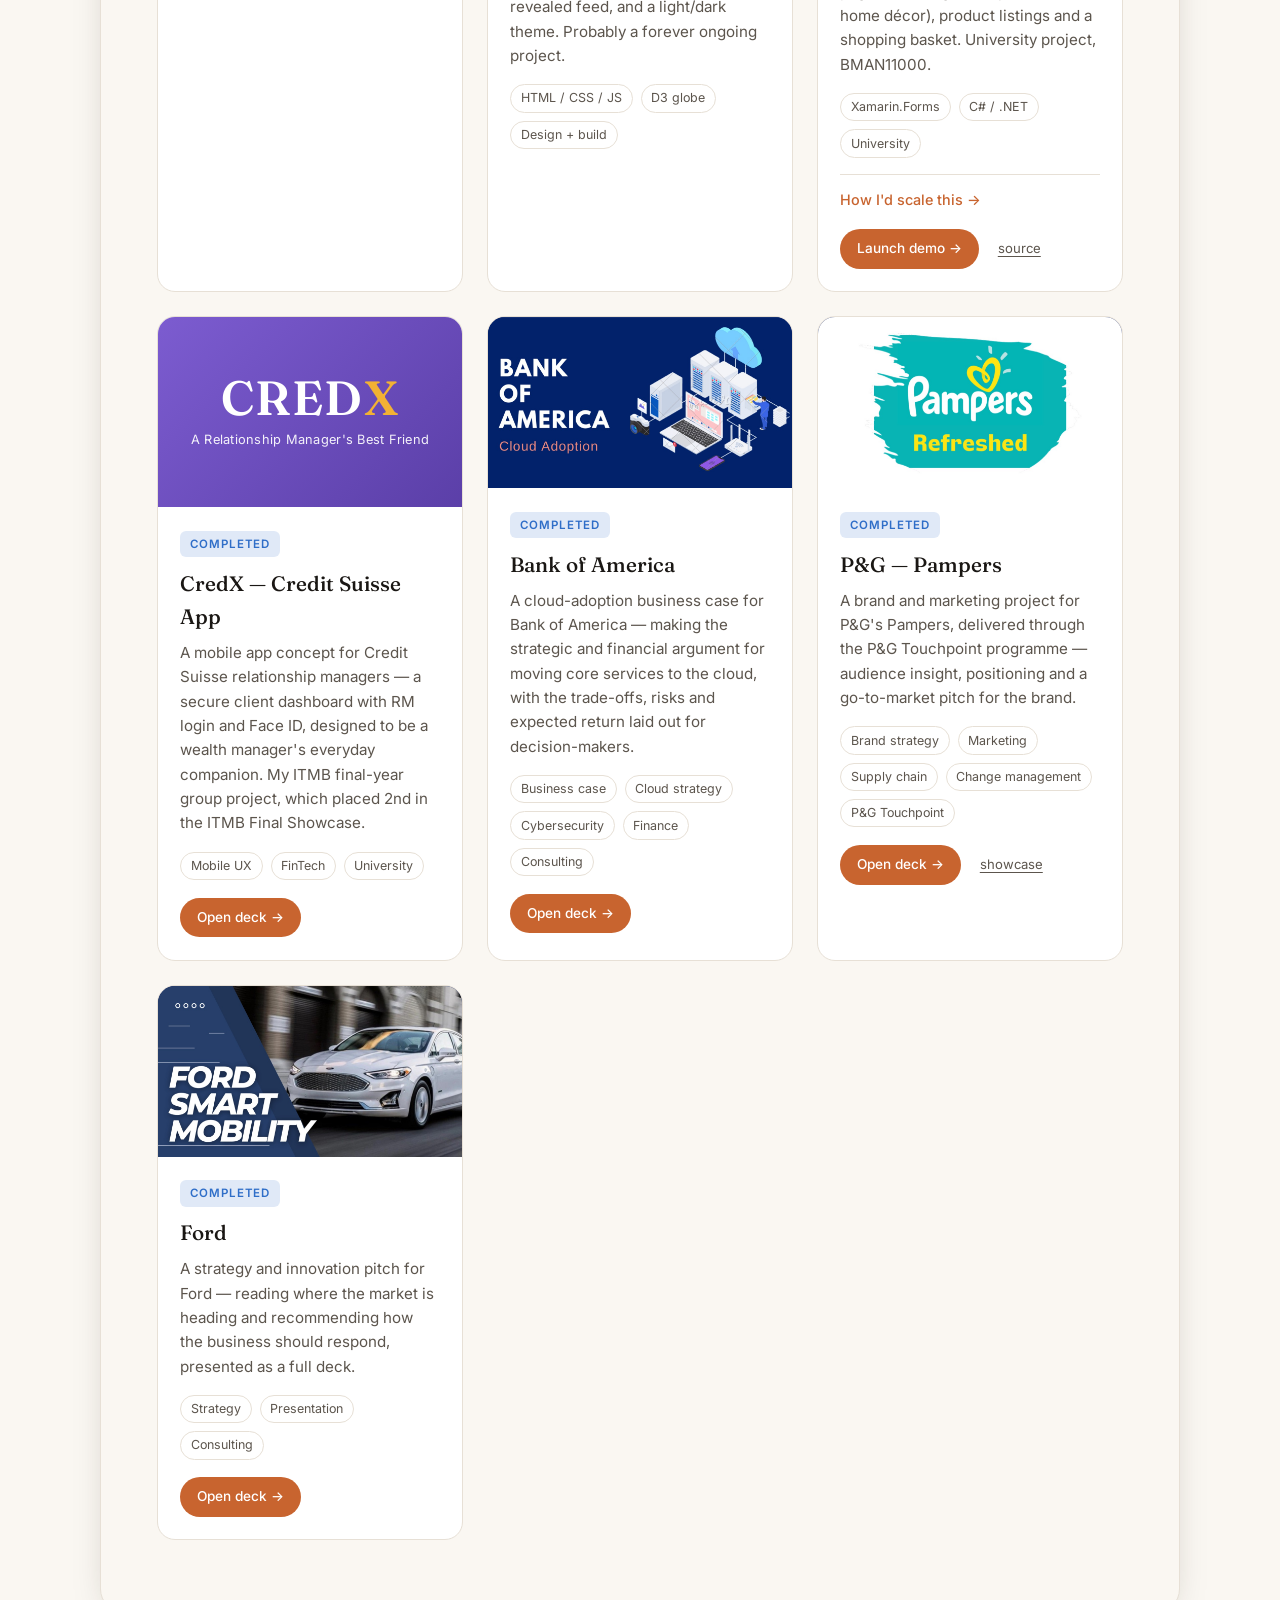
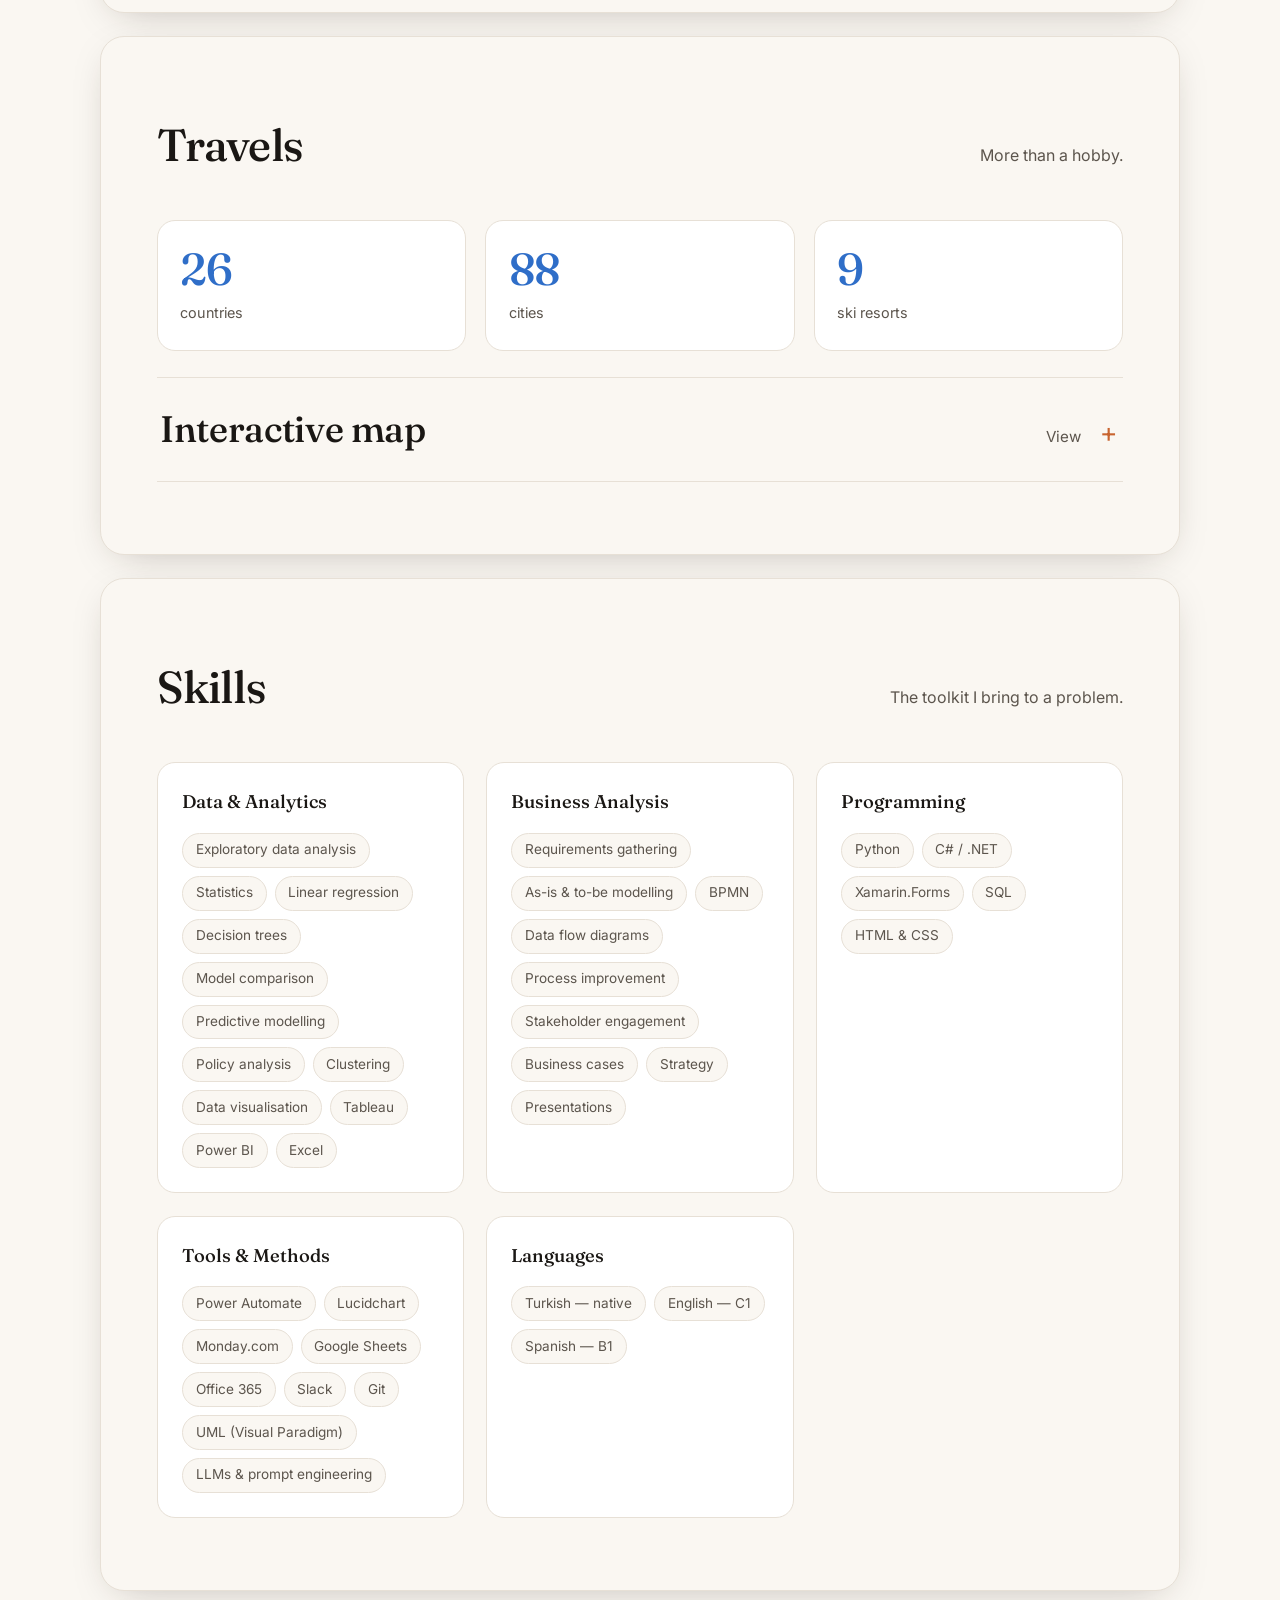
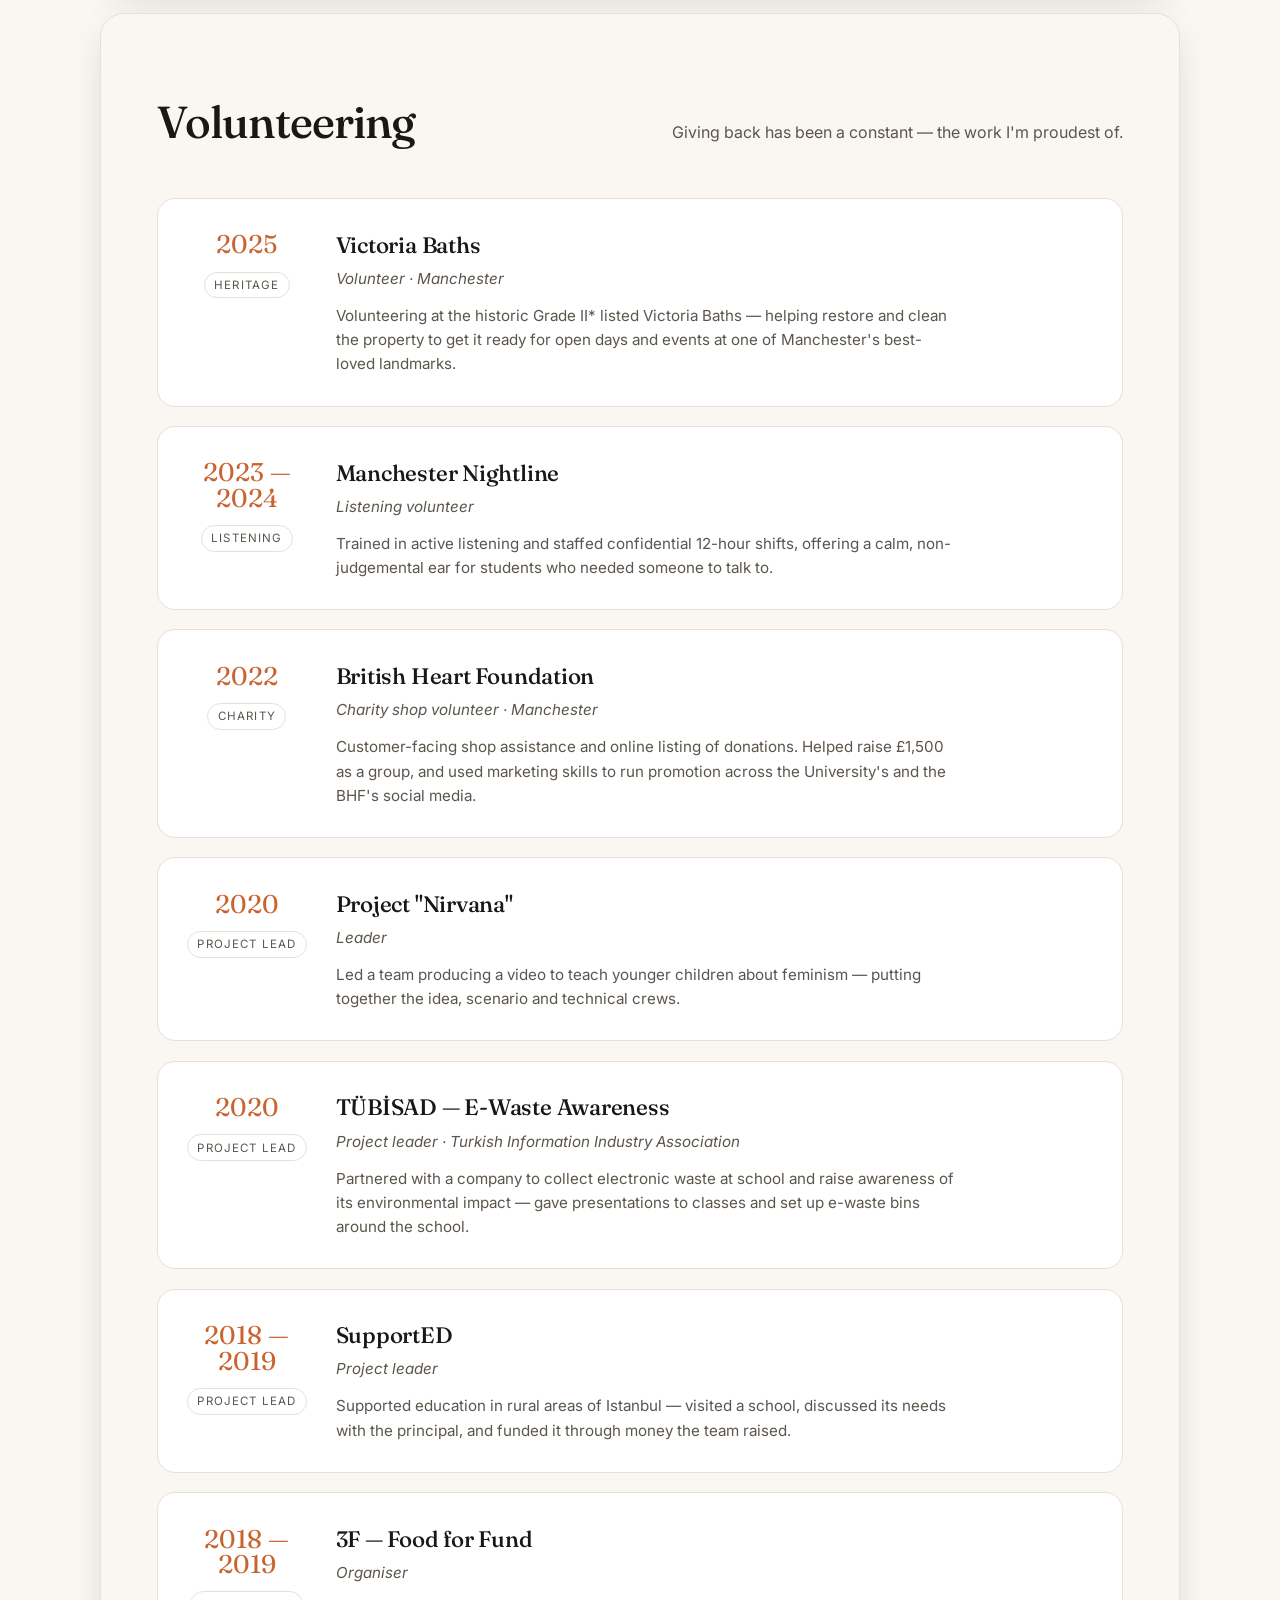
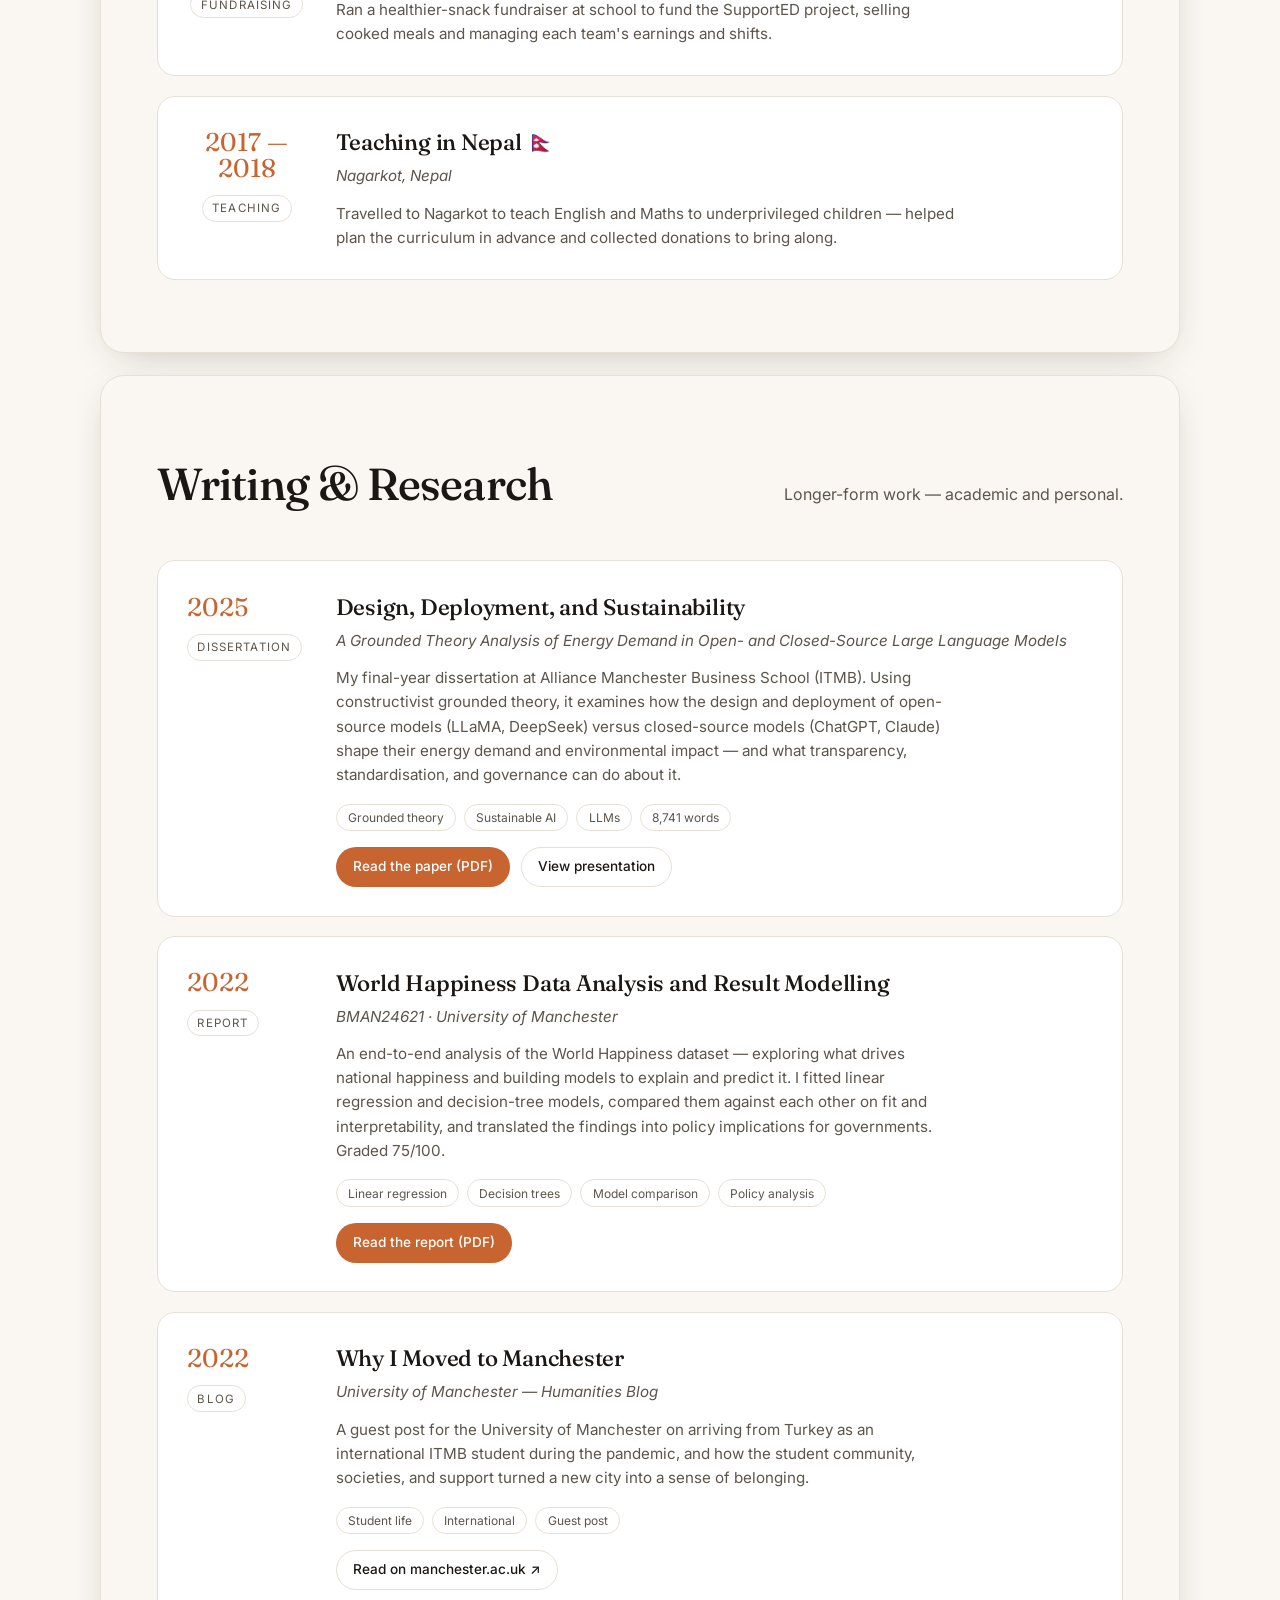
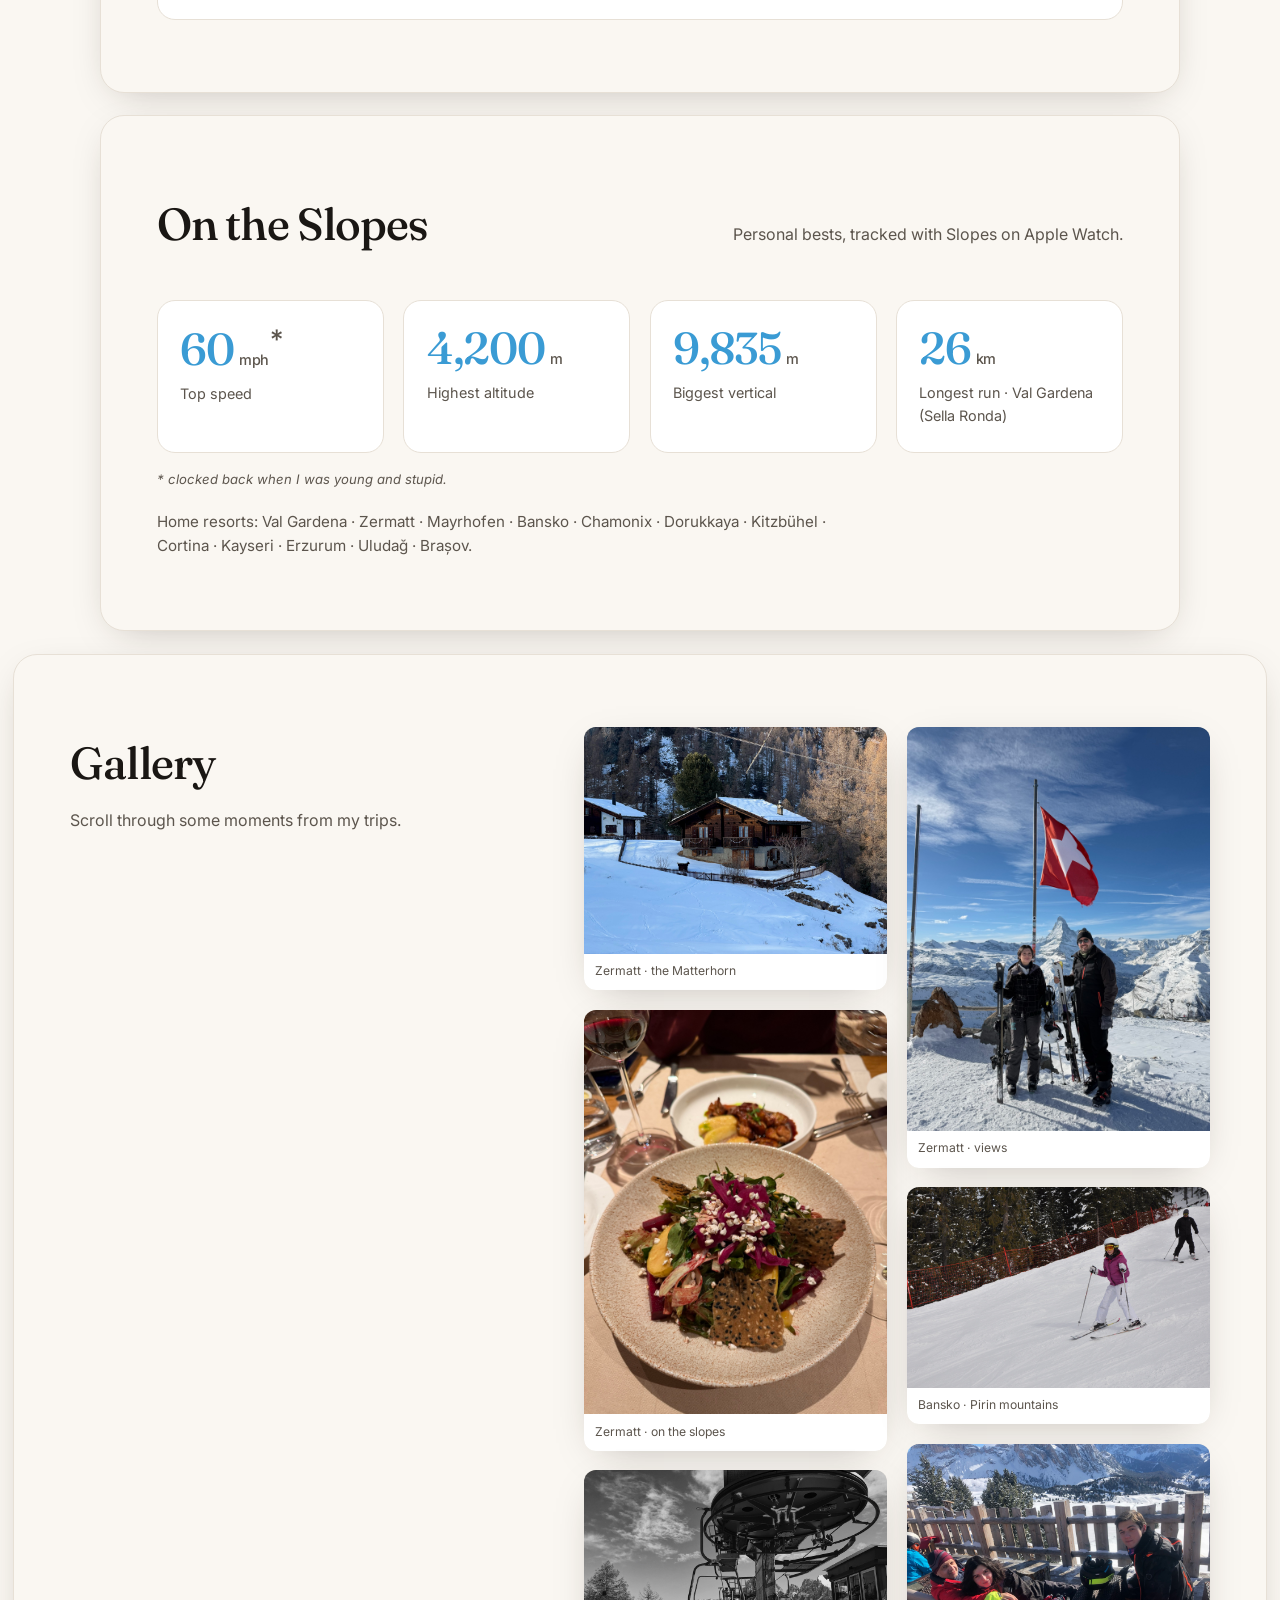
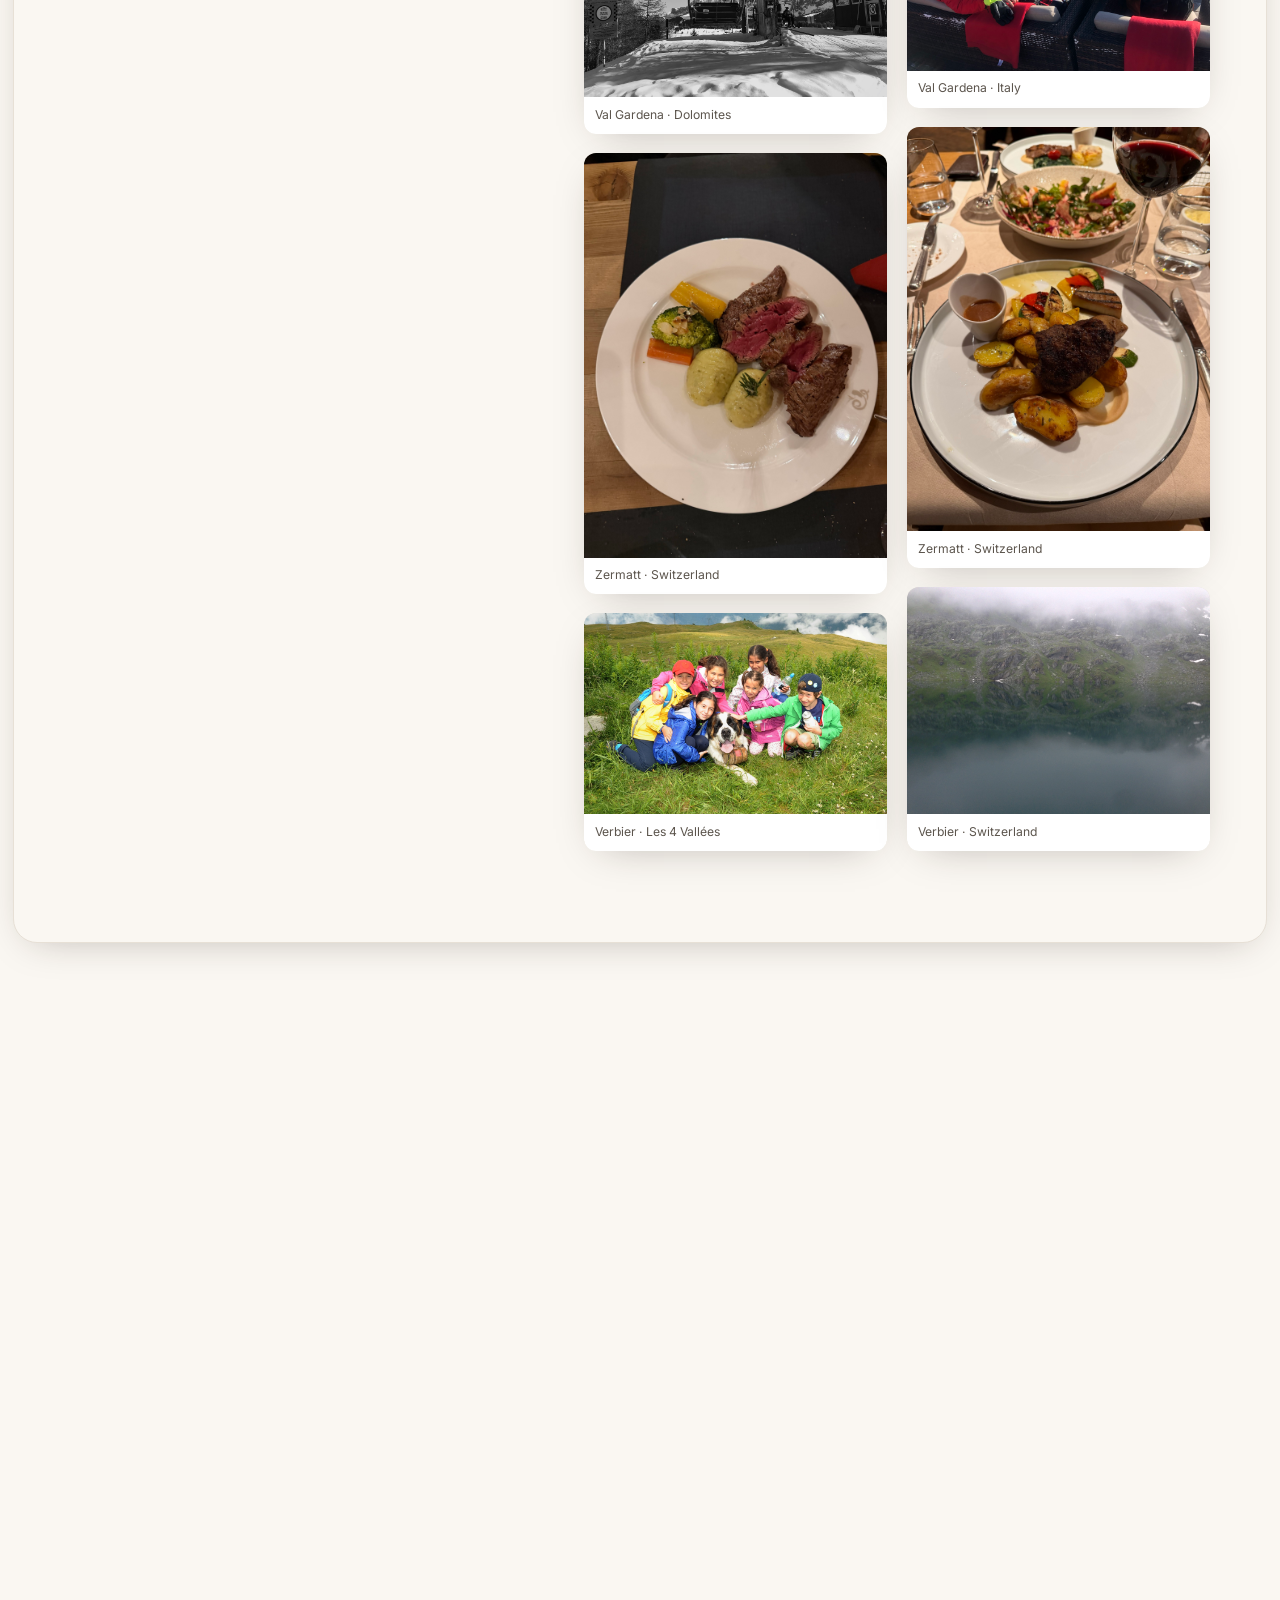
==== commit 162dbbe1: "Remove standalone trip pages (zermatt.html, trip.html); single-page only - drop trip.html + js/{trip" ====
--- a/index.html
+++ b/index.html
@@ -263,18 +263,12 @@
       </article>
 
       <article class="card" data-status="ongoing">
-        <a class="card__media card__media--demo card__media--site" href="zermatt.html" target="_blank" rel="noopener" aria-label="Explore this website">
-          <div class="cardslides" id="siteSlides">
-            <span class="cardslide__cap"></span>
-            <iframe class="cardslide is-on" src="zermatt.html" data-cap="Trip galleries" title="Trip gallery" tabindex="-1" aria-hidden="true"></iframe>
-            <iframe class="cardslide" data-src="projects/myshop/index.html" data-cap="Live demos" title="Live demo" tabindex="-1" aria-hidden="true"></iframe>
-          </div>
-        </a>
+        <div class="card__media" style="--tint:#d9cfe6"></div>
         <div class="card__body">
           <span class="tag tag--ongoing">Ongoing</span>
           <h3 class="card__title">This Website</h3>
-          <p class="card__desc">The site you're on, built with a mix of hard coding and AI using plain HTML, CSS and JavaScript (no framework). It has an interactive Leaflet world map of my travels, standalone trip galleries, and a kinetic, minimalist feed. Probably a forever ongoing project.</p>
-          <ul class="card__meta"><li>HTML / CSS / JS</li><li>Leaflet</li><li>Design + build</li></ul>
+          <p class="card__desc">The site you're on, built with a mix of hard coding and AI using plain HTML, CSS and JavaScript (no framework). It has an interactive globe of my travels, a kinetic scroll-revealed feed, and a light/dark theme. Probably a forever ongoing project.</p>
+          <ul class="card__meta"><li>HTML / CSS / JS</li><li>D3 globe</li><li>Design + build</li></ul>
         </div>
       </article>
 
@@ -703,7 +697,6 @@
     <p class="slopes__fn">* clocked back when I was young and stupid.</p>
     <p class="slopes__note">
       Home resorts: Val&nbsp;Gardena · Zermatt · Mayrhofen · Bansko · Chamonix · Dorukkaya · Kitzbühel · Cortina · Kayseri · Erzurum · Uludağ · Brașov.
-      <br /><a href="zermatt.html" class="btn btn--ghost btn--sm" style="margin-top:1rem">See the Zermatt trip ↗</a>
     </p>
   </section>
 
@@ -713,12 +706,6 @@
       <div class="scrollgal__side">
         <h2 class="section__title">Gallery</h2>
         <p class="section__sub">Scroll through some moments from my trips.</p>
-        <div class="trip-chips">
-          <a href="zermatt.html">🇨🇭 Zermatt</a>
-          <a href="trip.html?t=verbier">🇨🇭 Verbier</a>
-          <a href="trip.html?t=bansko">🇧🇬 Bansko</a>
-          <a href="trip.html?t=valgardena">🇮🇹 Val Gardena</a>
-        </div>
       </div>
       <div class="scrollgal__stream">
         <figure class="scrollgal__shot"><img src="assets/zermatt/zermatt-02.jpg" alt="Zermatt, Switzerland" loading="lazy" /><figcaption>Zermatt · the Matterhorn</figcaption></figure>
@@ -859,7 +846,7 @@
   <div id="gtip" class="gtip"></div>
 
   <!-- Scripts -->
-  <script src="js/main.js?v=11"></script>
+  <script src="js/main.js?v=12"></script>
   <script src="js/feed.js?v=1"></script>
   <script src="js/hobbies.js?v=7"></script>
 </body>
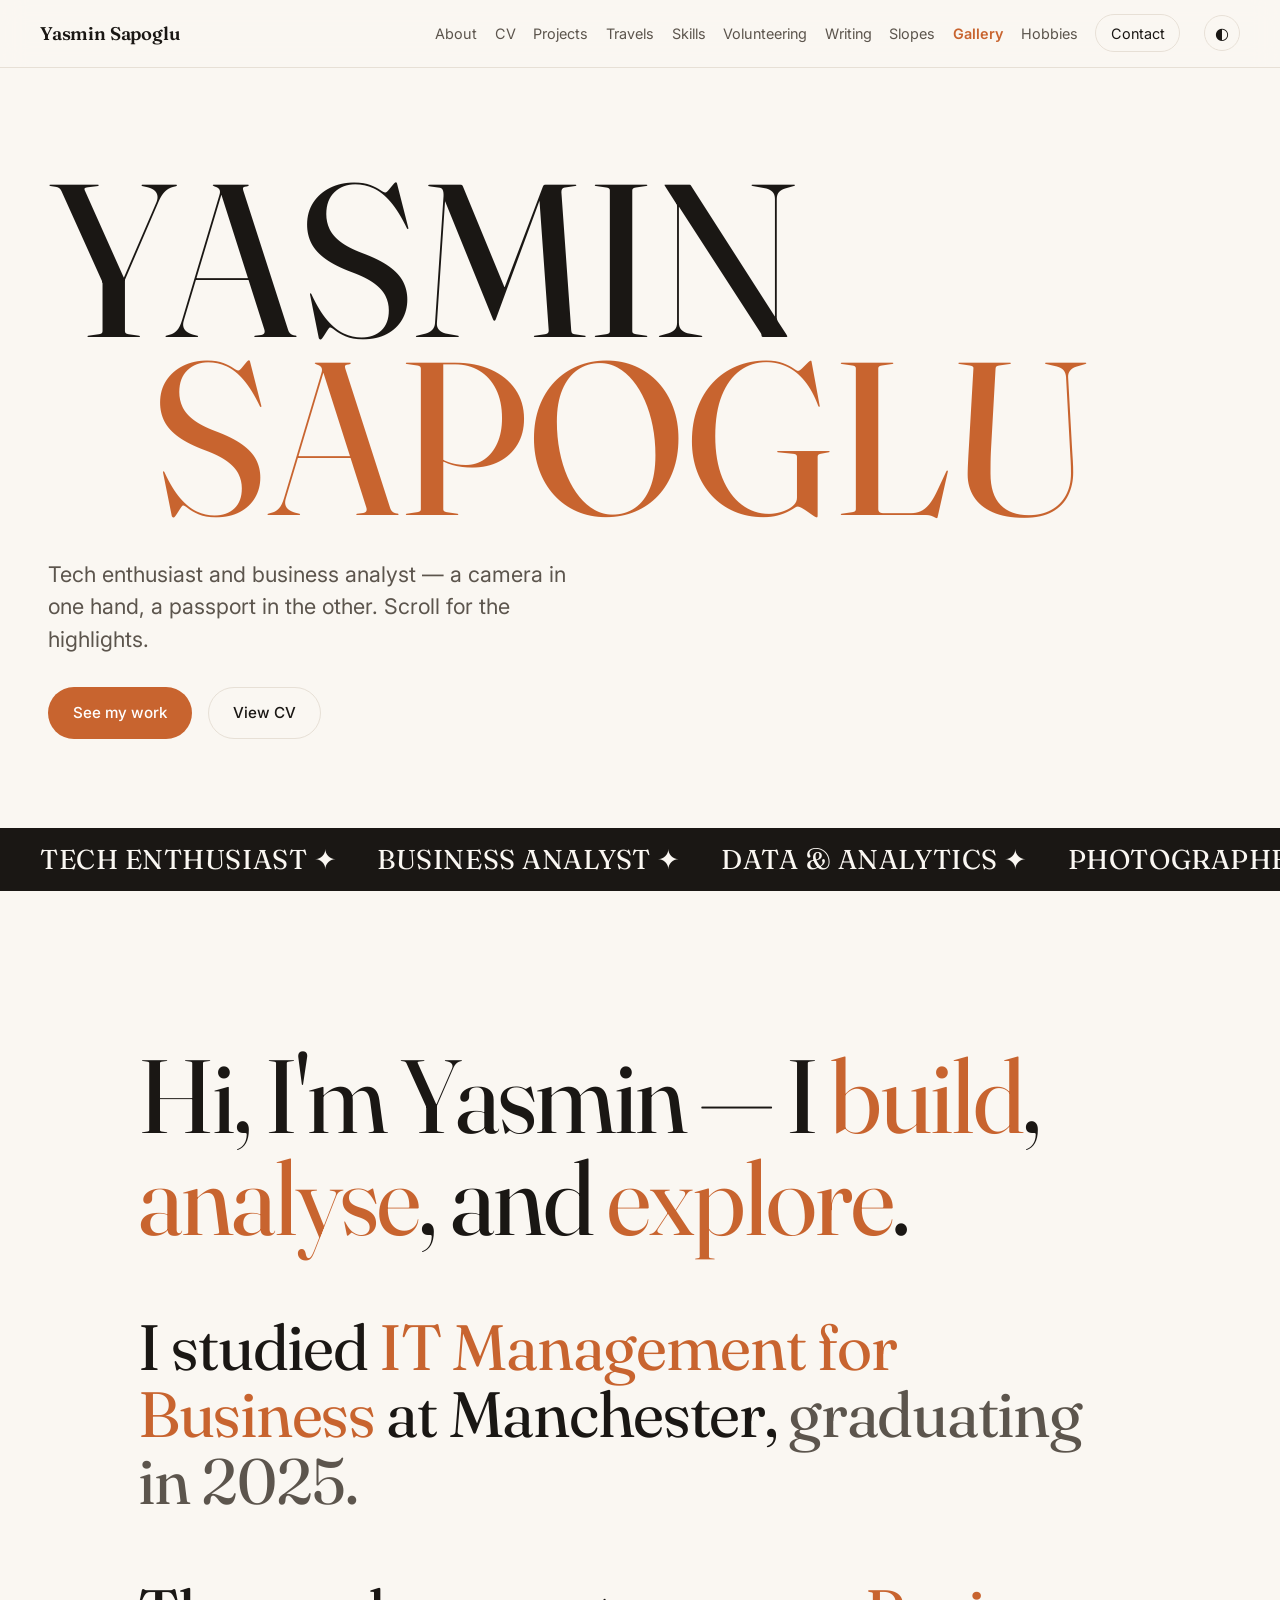
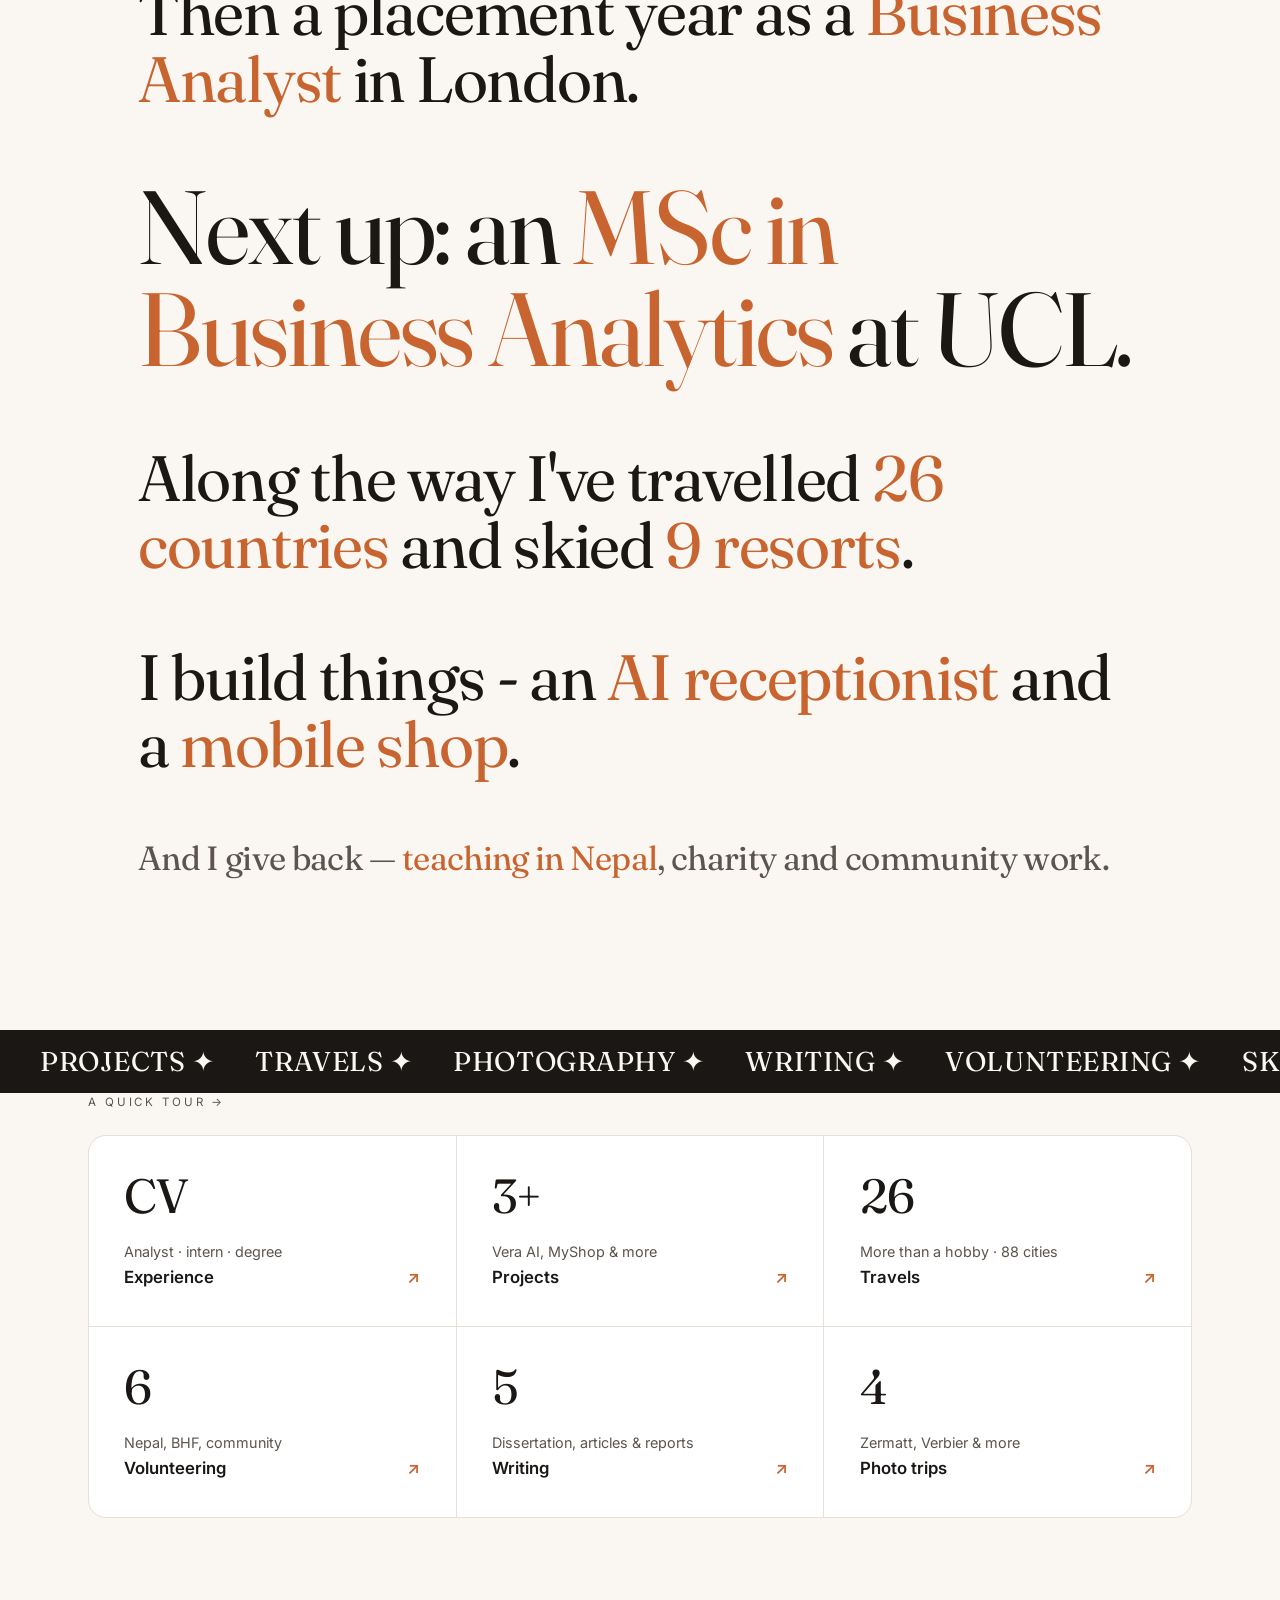
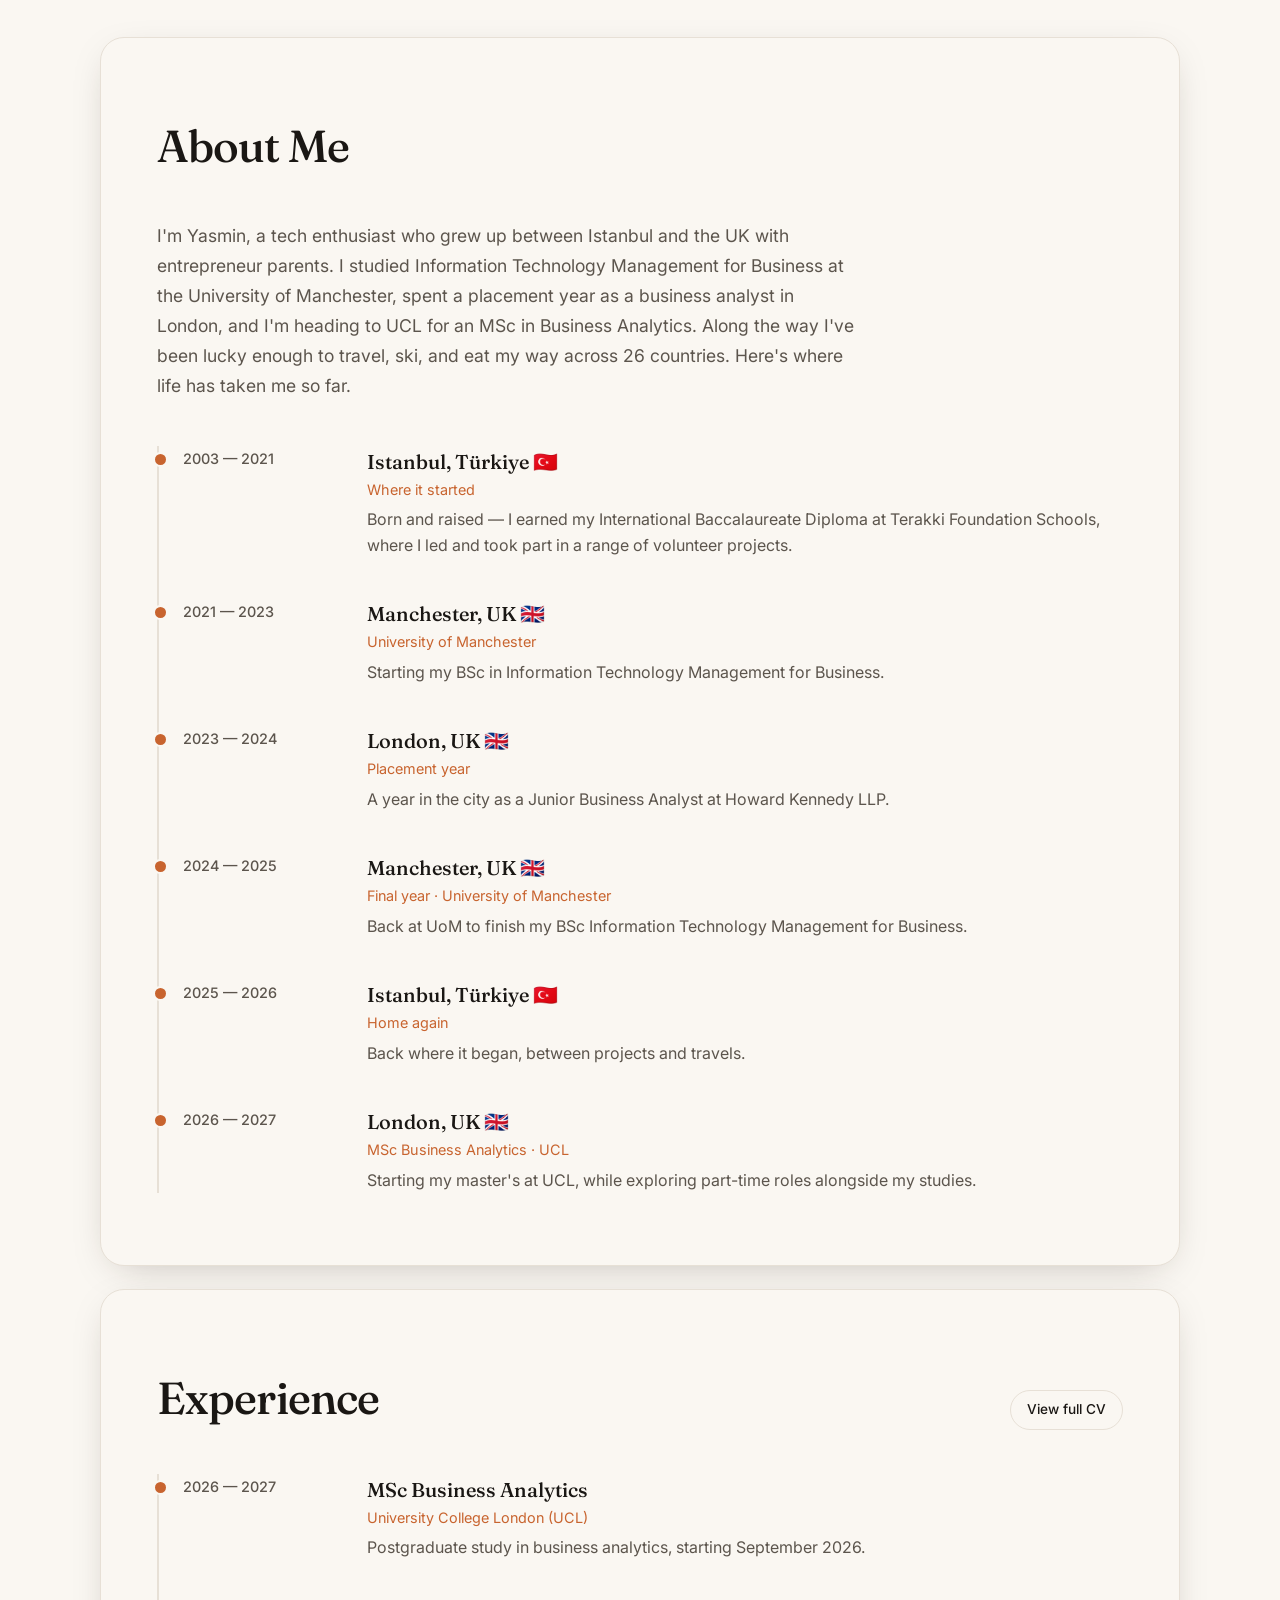
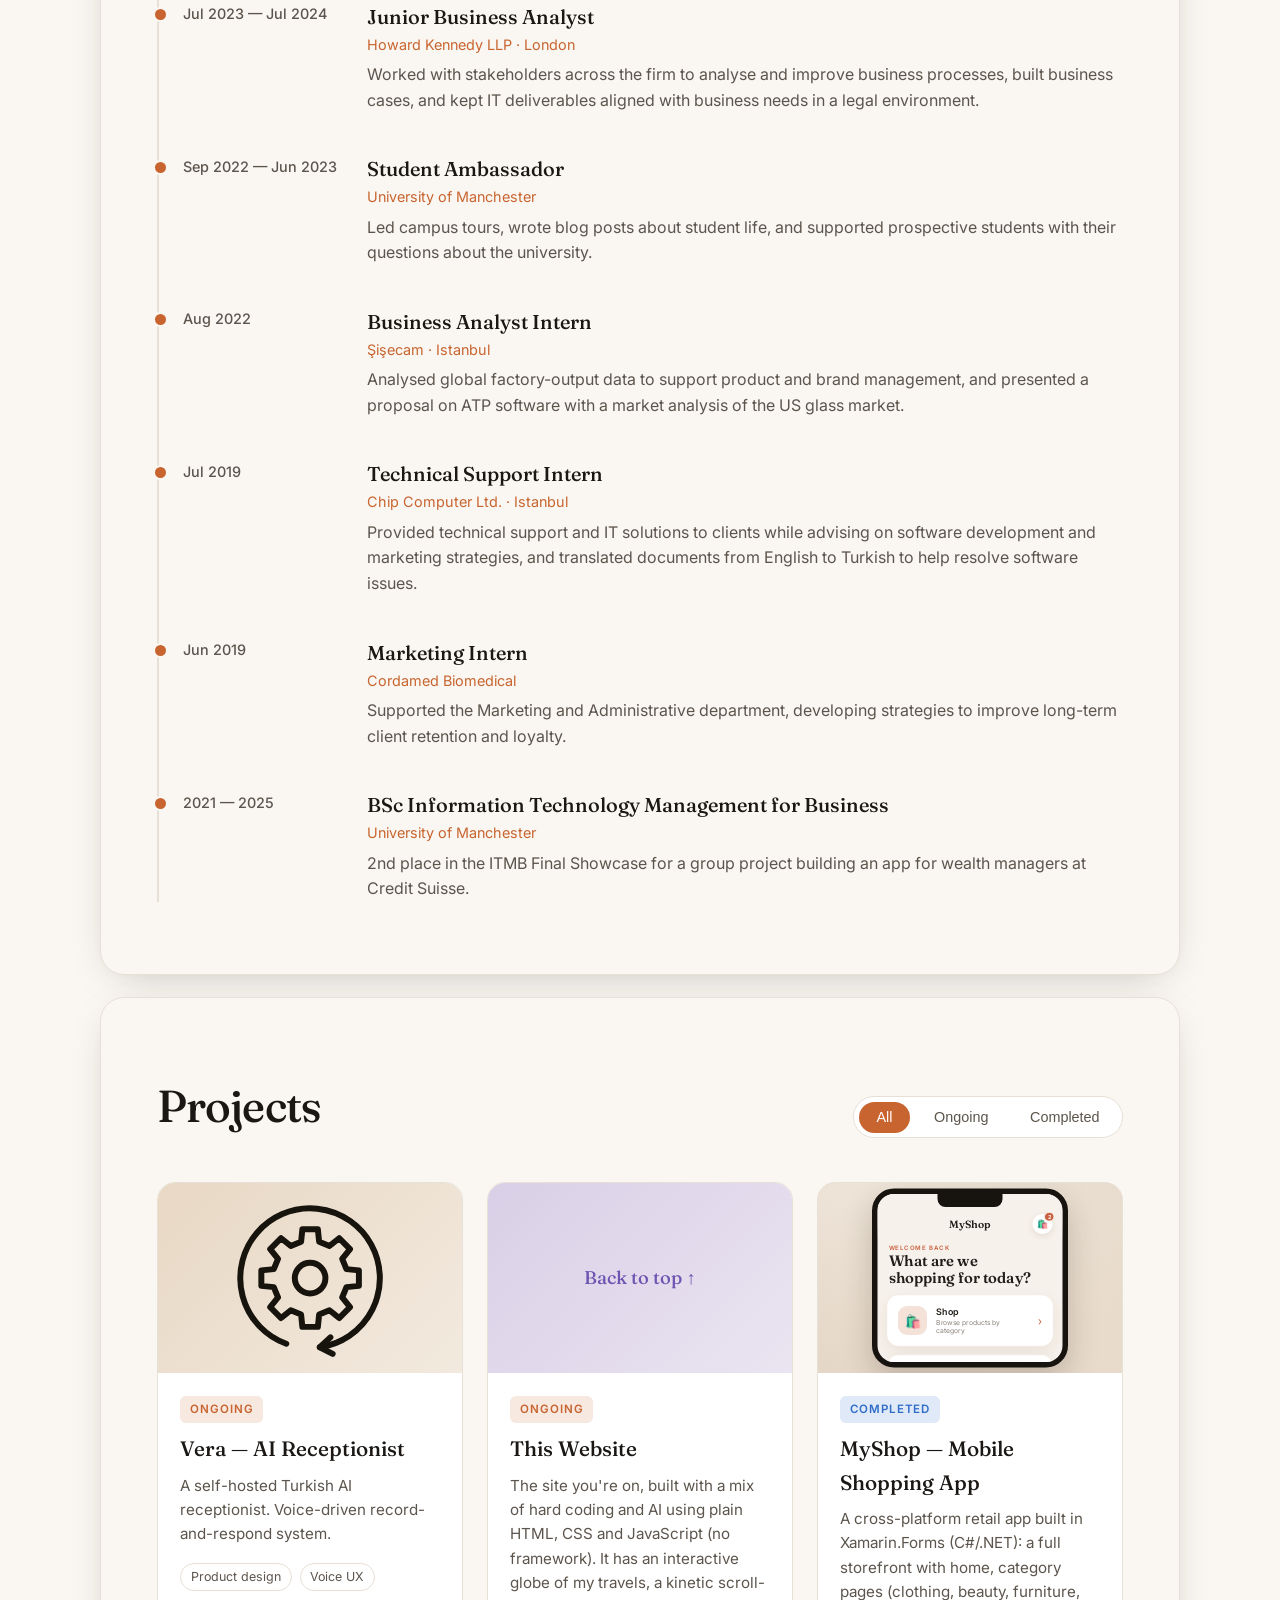
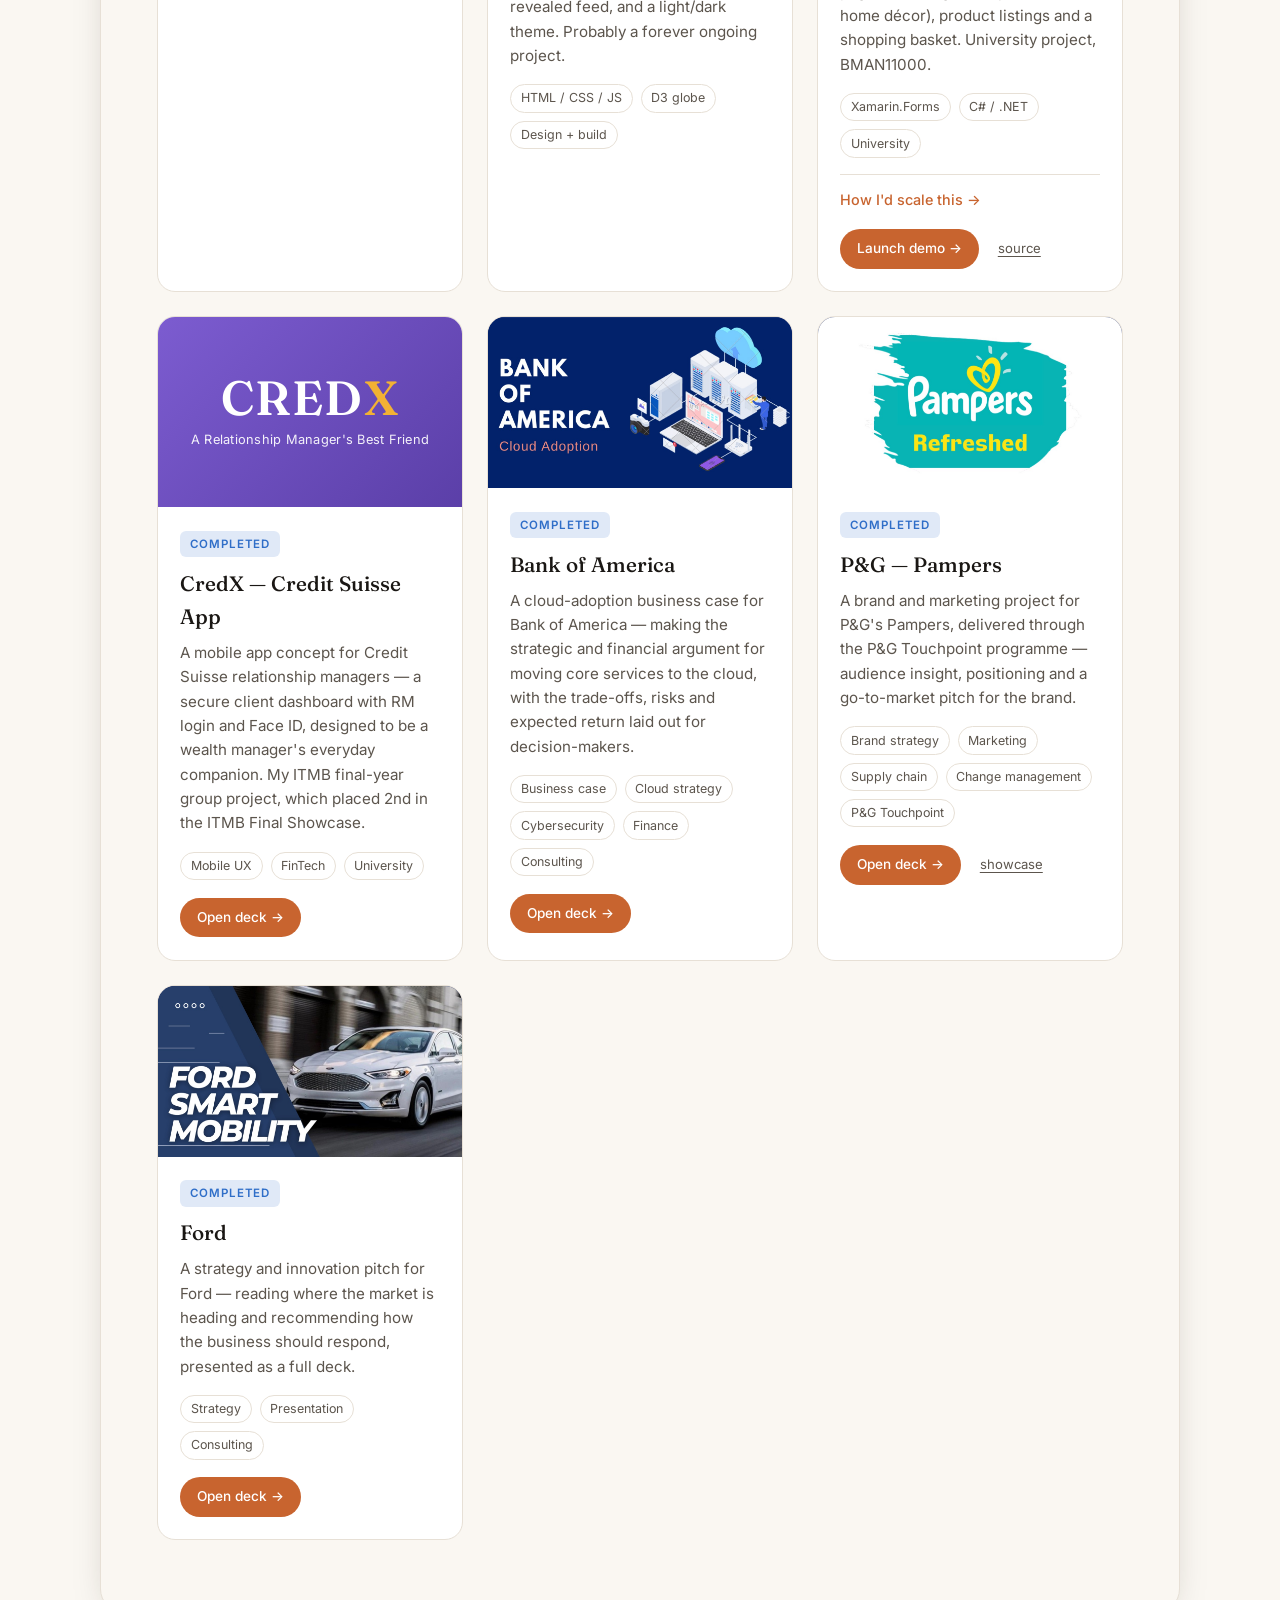
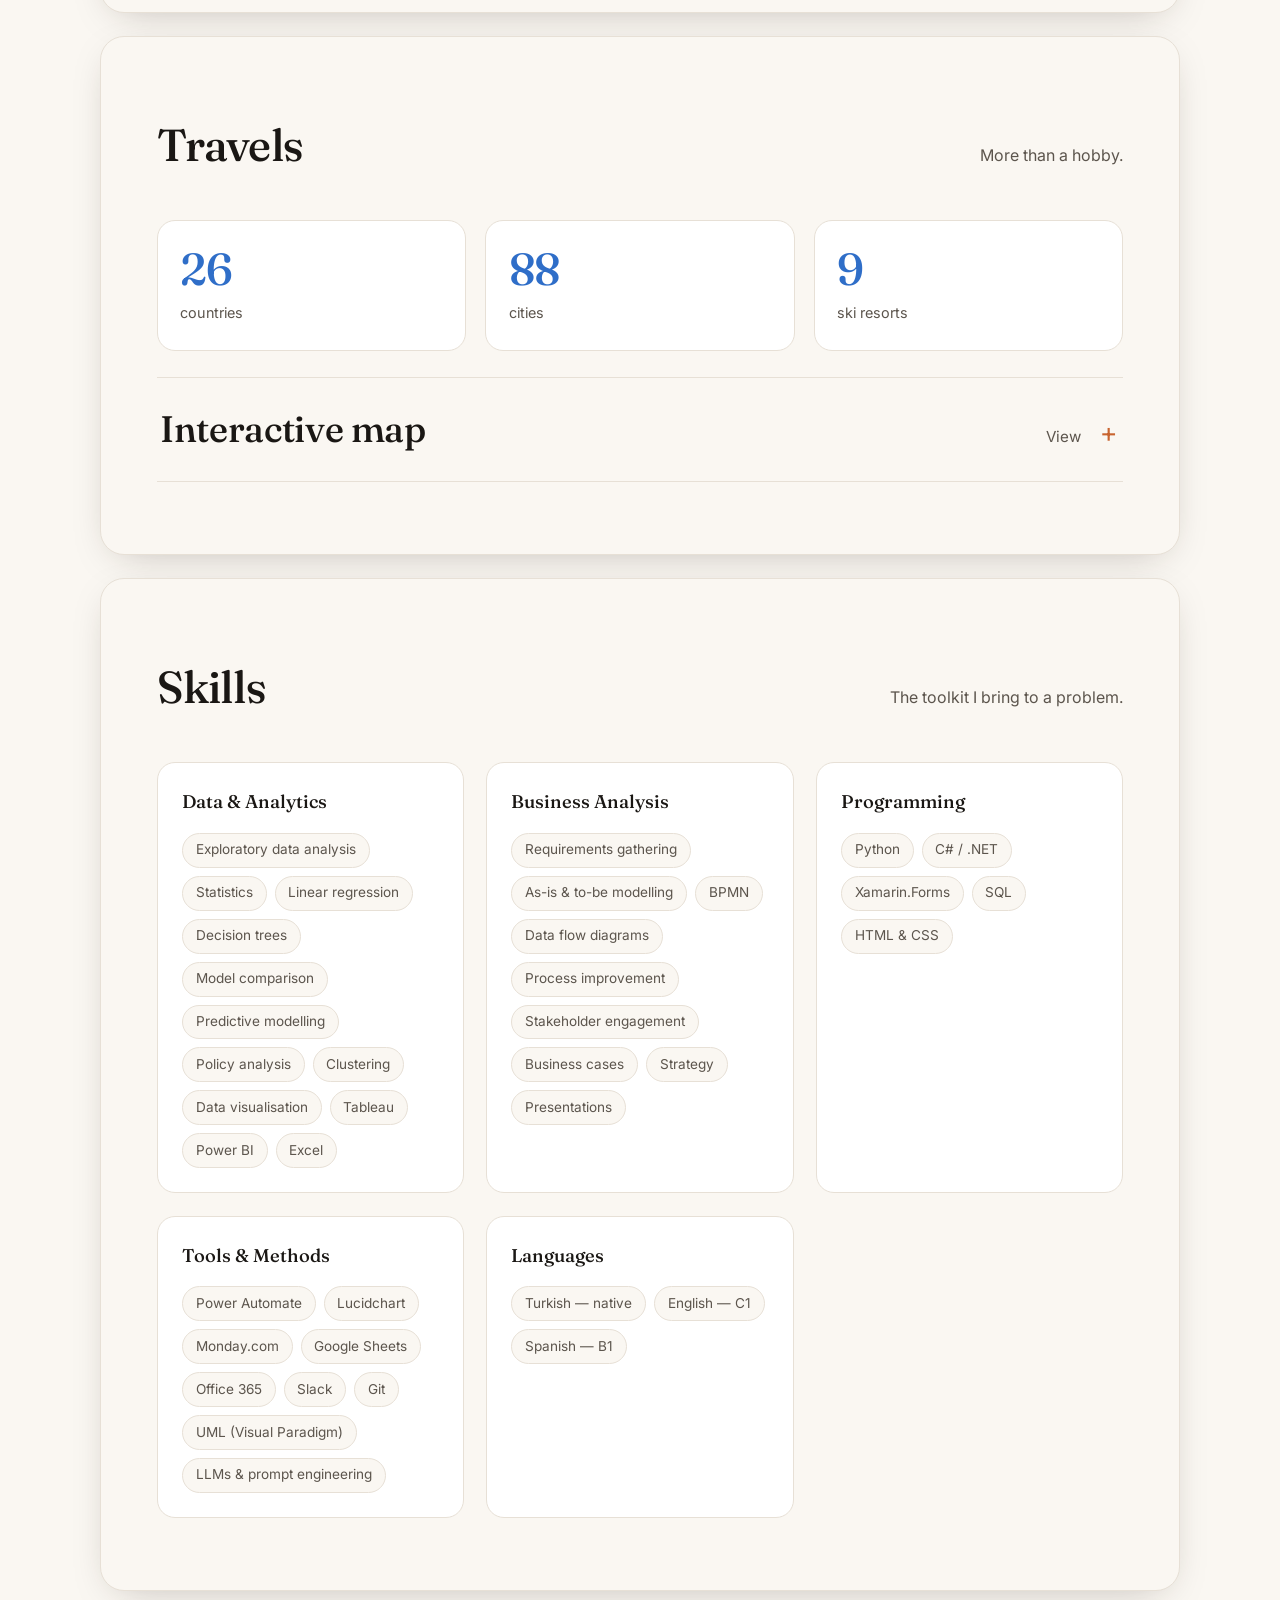
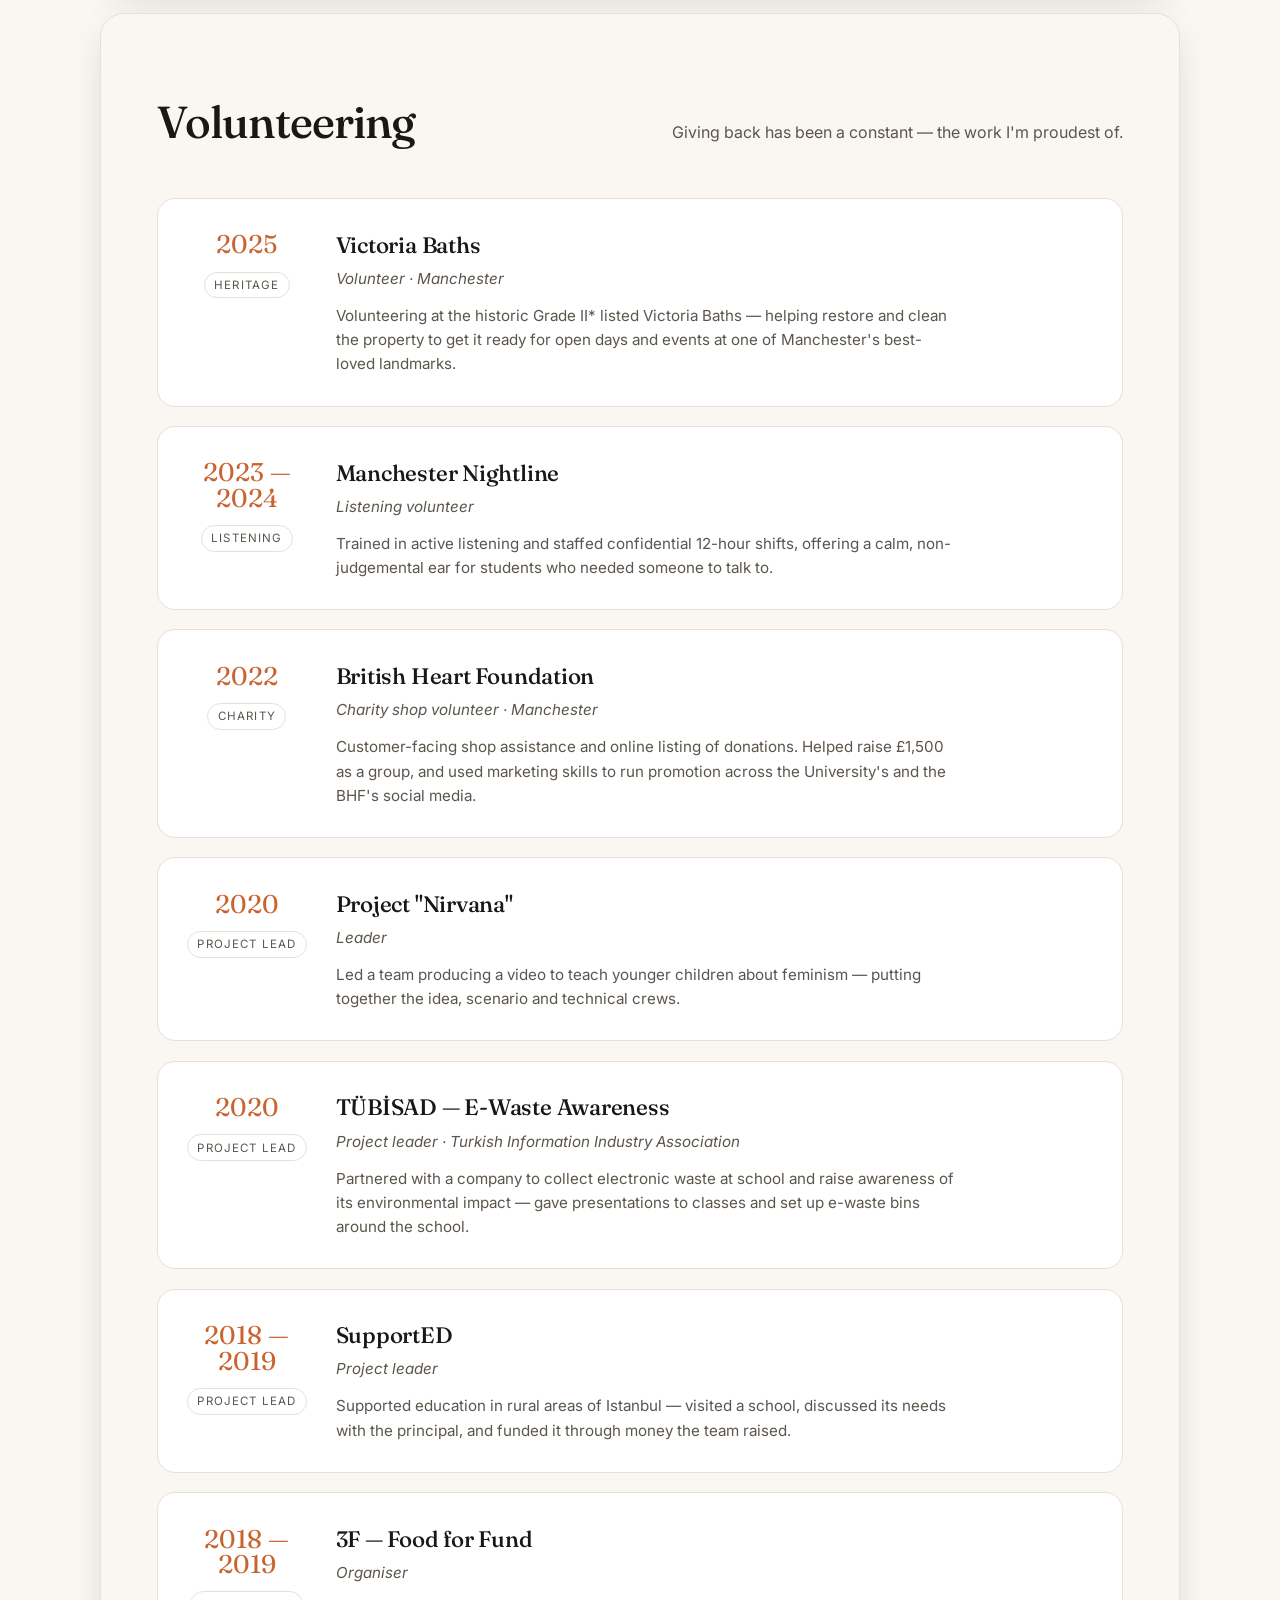
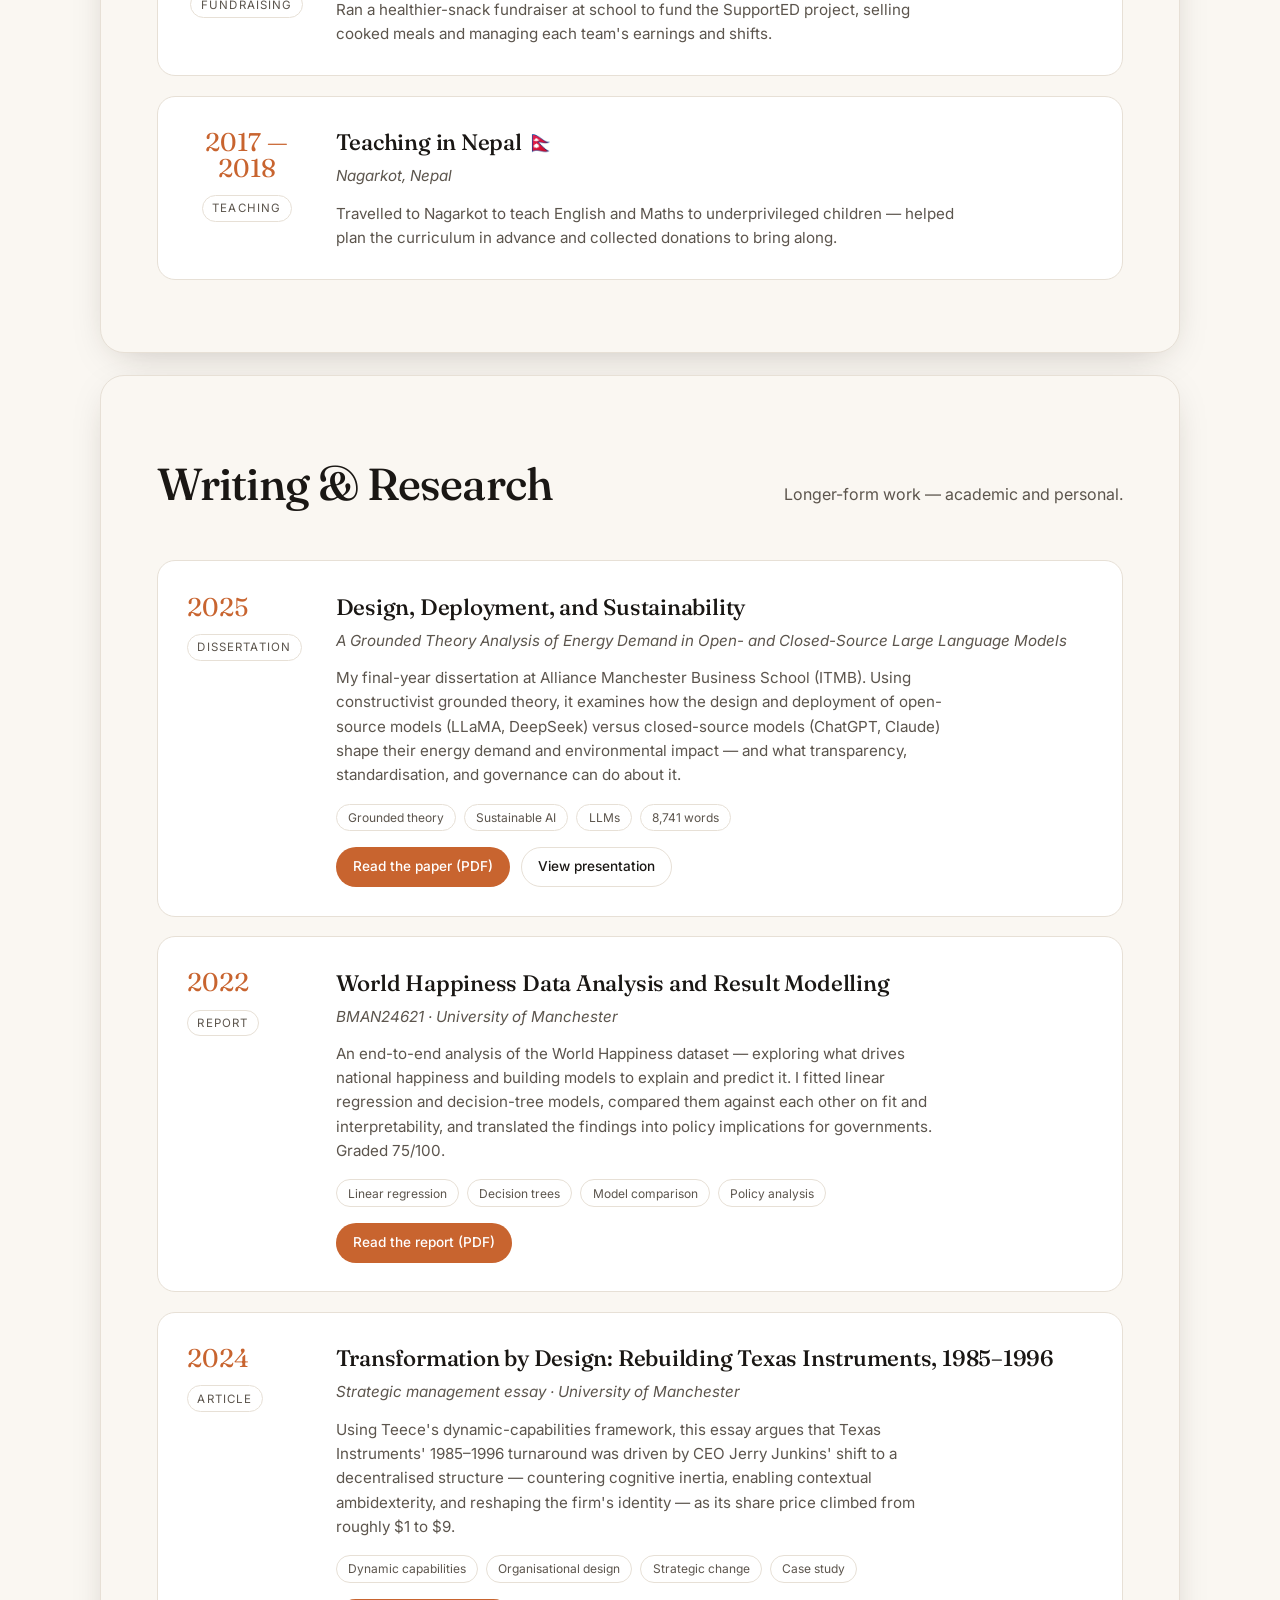
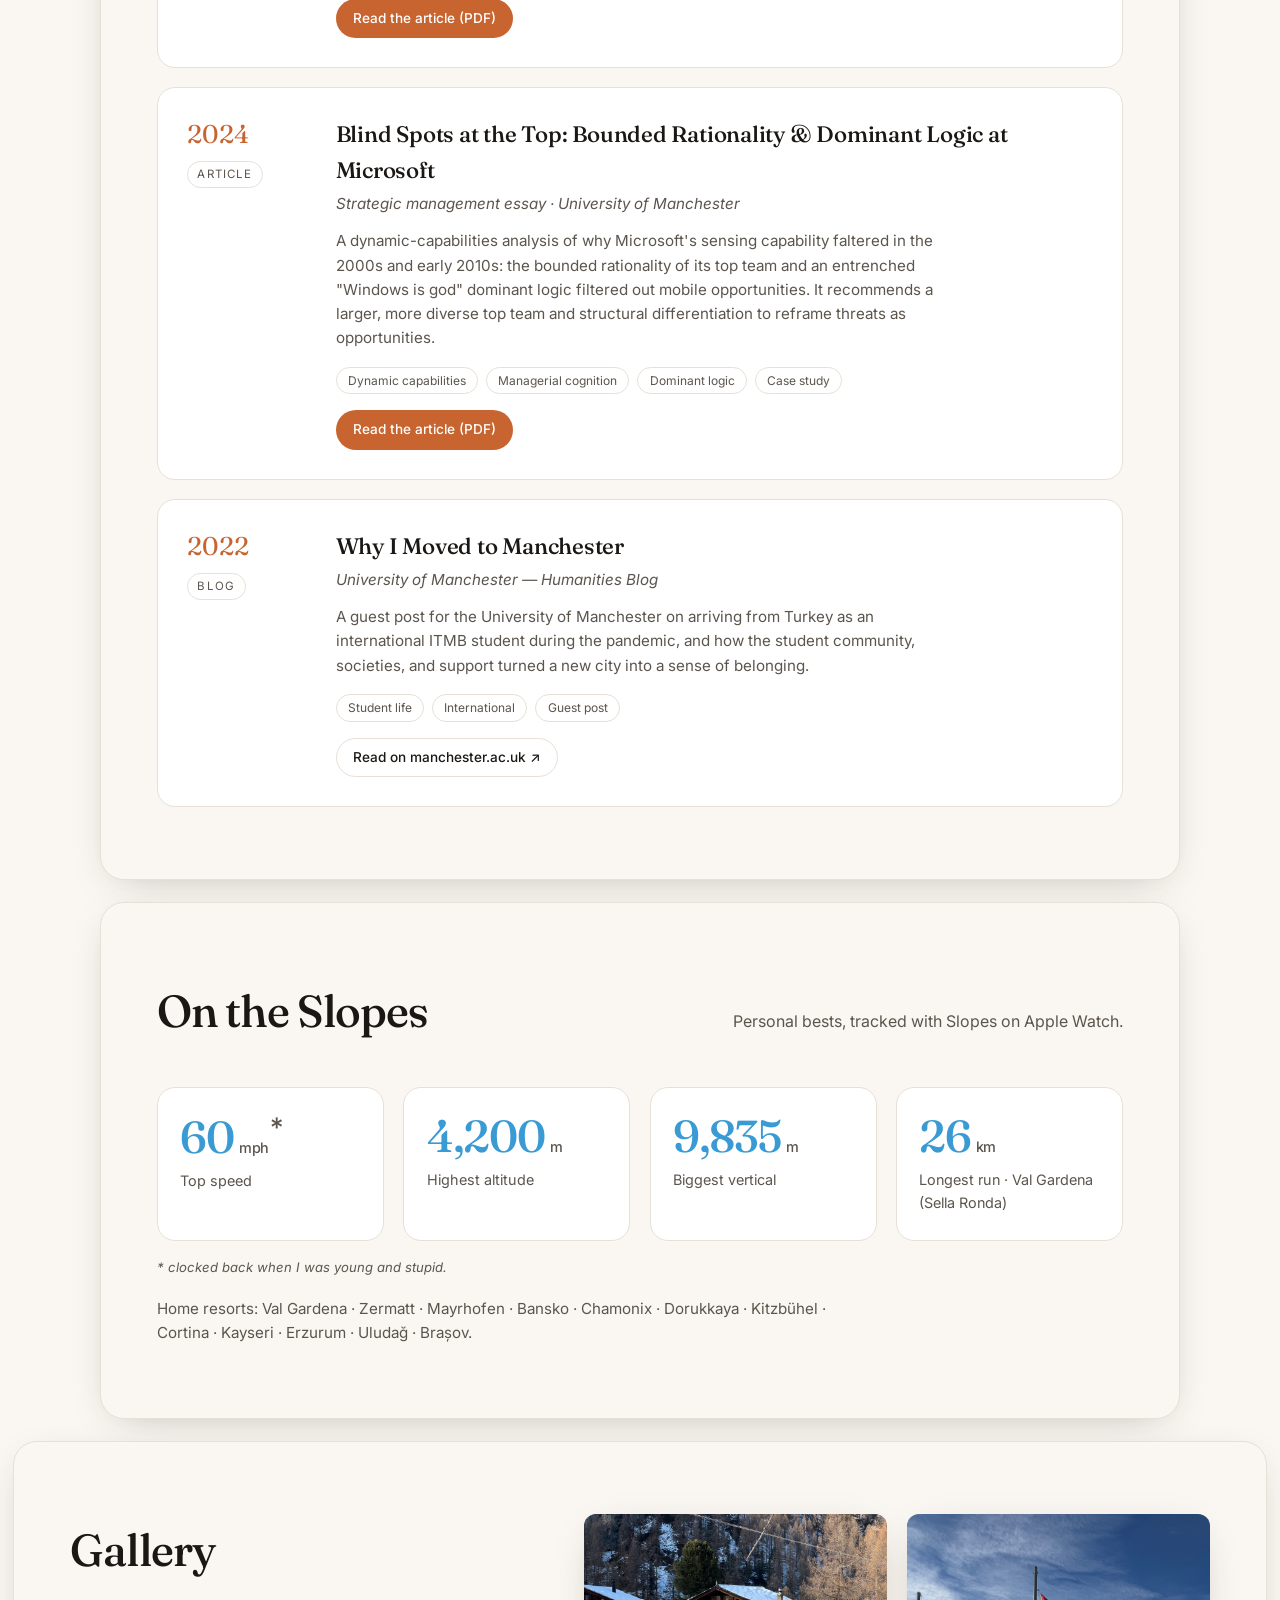
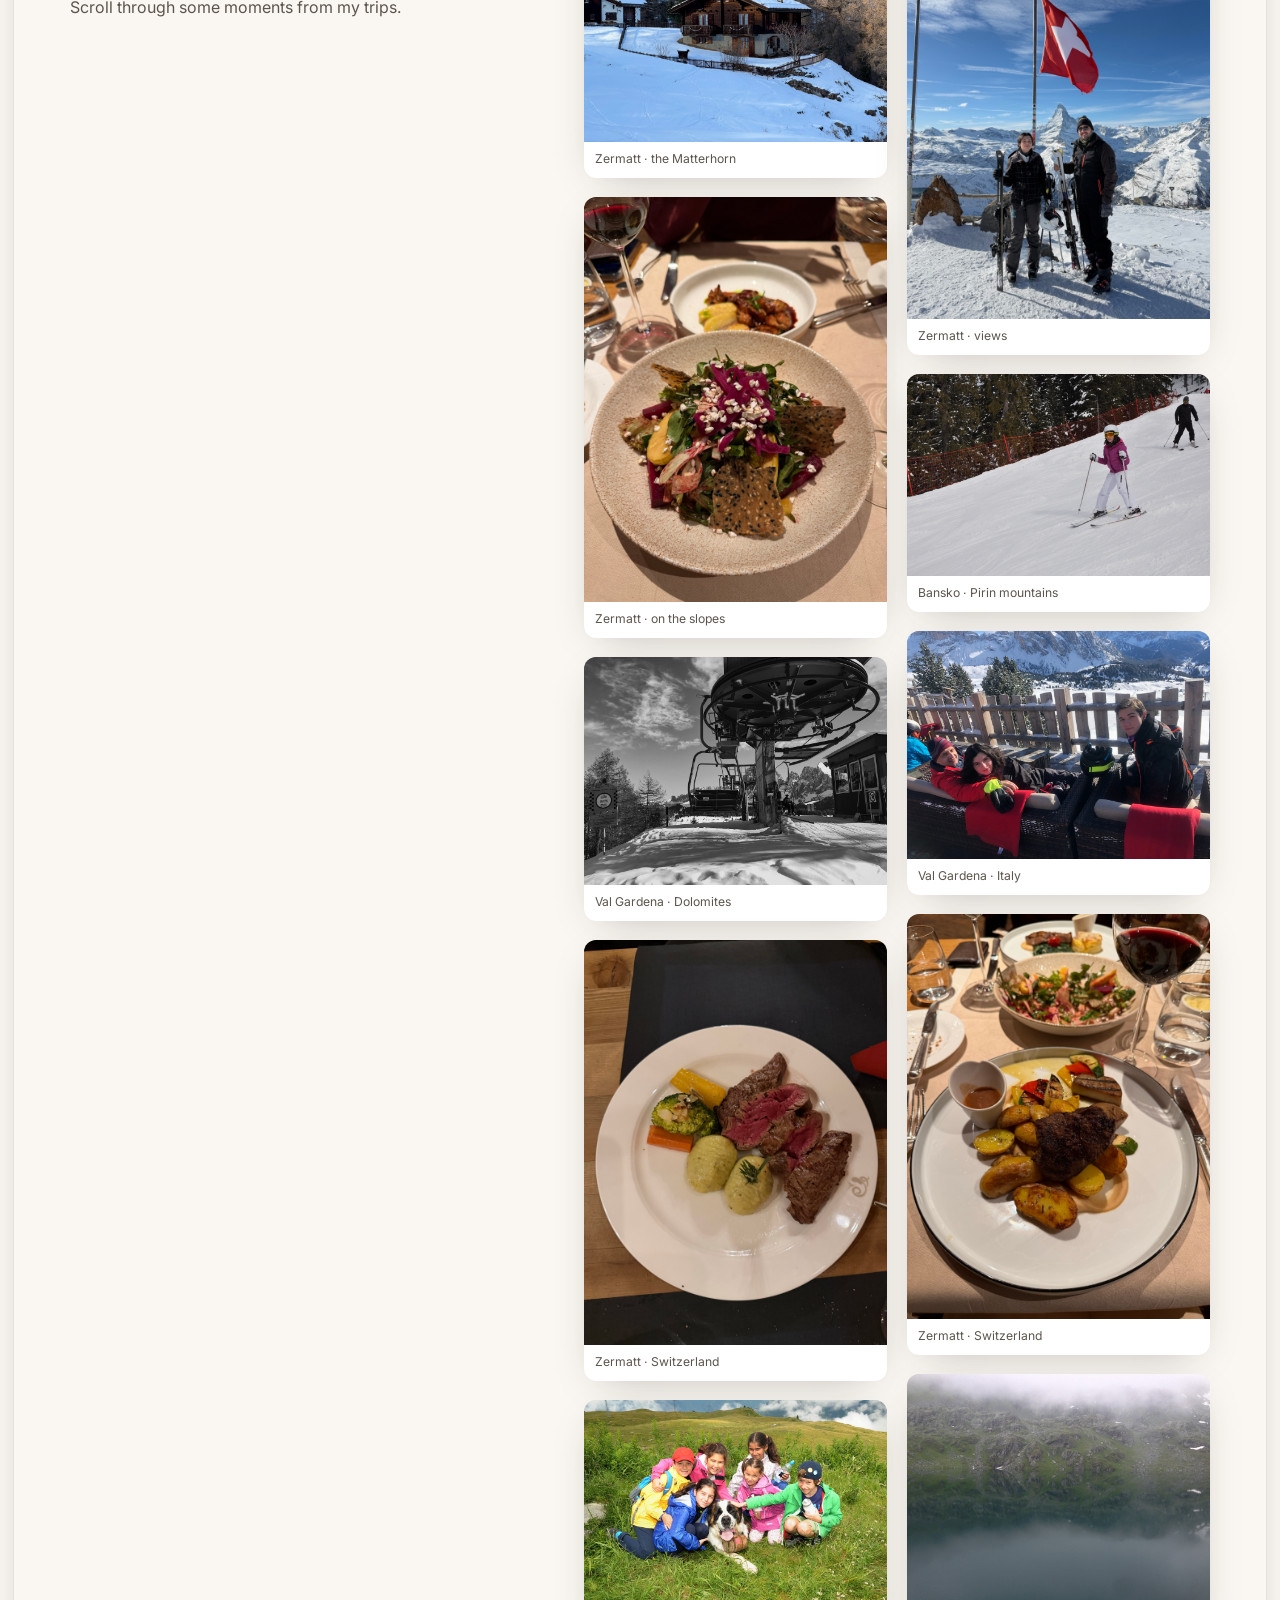
==== commit e1c64b19: "Fix CredX deck + This Website link; add two strategy articles to Writing - replace CredX PDF with th" ====
--- a/index.html
+++ b/index.html
@@ -12,7 +12,7 @@
   <link href="https://fonts.googleapis.com/css2?family=Fraunces:opsz,wght@9..144,400;9..144,500;9..144,600&family=Inter:wght@400;500;600&display=swap" rel="stylesheet" />
 
 
-  <link rel="stylesheet" href="css/style.css?v=17" />
+  <link rel="stylesheet" href="css/style.css?v=18" />
   <link rel="stylesheet" href="css/feed.css?v=4" />
   <link rel="stylesheet" href="css/globe.css?v=4" />
 </head>
@@ -92,8 +92,8 @@
         <span><span class="feed__d">Nepal, BHF, community</span><span class="feed__t">Volunteering <span class="arrow">↗</span></span></span>
       </a>
       <a class="feed__item rise" href="#writing">
-        <span class="feed__k">3</span>
-        <span><span class="feed__d">Dissertation &amp; reports</span><span class="feed__t">Writing <span class="arrow">↗</span></span></span>
+        <span class="feed__k">5</span>
+        <span><span class="feed__d">Dissertation, articles &amp; reports</span><span class="feed__t">Writing <span class="arrow">↗</span></span></span>
       </a>
       <a class="feed__item rise" href="#gallery">
         <span class="feed__k">4</span>
@@ -263,7 +263,7 @@
       </article>
 
       <article class="card" data-status="ongoing">
-        <div class="card__media" style="--tint:#d9cfe6"></div>
+        <a class="card__media card__media--top" href="#top" style="--tint:#d9cfe6" aria-label="Back to the top of the page"><span>Back to top ↑</span></a>
         <div class="card__body">
           <span class="tag tag--ongoing">Ongoing</span>
           <h3 class="card__title">This Website</h3>
@@ -643,6 +643,48 @@
           <p class="writing__tags"><span>Linear regression</span><span>Decision trees</span><span>Model comparison</span><span>Policy analysis</span></p>
           <div class="writing__links">
             <a href="writing/YasminSapoglu-BusinessDataAnalytics.pdf" target="_blank" rel="noopener" class="btn btn--primary btn--sm">Read the report (PDF)</a>
+          </div>
+        </div>
+      </article>
+
+      <article class="writing__item">
+        <div class="writing__meta">
+          <span class="writing__year">2024</span>
+          <span class="writing__kind">Article</span>
+        </div>
+        <div class="writing__body">
+          <h3 class="writing__title">Transformation by Design: Rebuilding Texas Instruments, 1985–1996</h3>
+          <p class="writing__subtitle">Strategic management essay · University of Manchester</p>
+          <p class="writing__desc">
+            Using Teece's dynamic-capabilities framework, this essay argues that Texas Instruments'
+            1985–1996 turnaround was driven by CEO Jerry Junkins' shift to a decentralised structure —
+            countering cognitive inertia, enabling contextual ambidexterity, and reshaping the firm's
+            identity — as its share price climbed from roughly $1 to $9.
+          </p>
+          <p class="writing__tags"><span>Dynamic capabilities</span><span>Organisational design</span><span>Strategic change</span><span>Case study</span></p>
+          <div class="writing__links">
+            <a href="writing/YasminSapoglu-TexasInstruments-Transformation.pdf" target="_blank" rel="noopener" class="btn btn--primary btn--sm">Read the article (PDF)</a>
+          </div>
+        </div>
+      </article>
+
+      <article class="writing__item">
+        <div class="writing__meta">
+          <span class="writing__year">2024</span>
+          <span class="writing__kind">Article</span>
+        </div>
+        <div class="writing__body">
+          <h3 class="writing__title">Blind Spots at the Top: Bounded Rationality &amp; Dominant Logic at Microsoft</h3>
+          <p class="writing__subtitle">Strategic management essay · University of Manchester</p>
+          <p class="writing__desc">
+            A dynamic-capabilities analysis of why Microsoft's sensing capability faltered in the 2000s
+            and early 2010s: the bounded rationality of its top team and an entrenched "Windows is god"
+            dominant logic filtered out mobile opportunities. It recommends a larger, more diverse top
+            team and structural differentiation to reframe threats as opportunities.
+          </p>
+          <p class="writing__tags"><span>Dynamic capabilities</span><span>Managerial cognition</span><span>Dominant logic</span><span>Case study</span></p>
+          <div class="writing__links">
+            <a href="writing/YasminSapoglu-Microsoft-DominantLogic.pdf" target="_blank" rel="noopener" class="btn btn--primary btn--sm">Read the article (PDF)</a>
           </div>
         </div>
       </article>
--- a/css/style.css
+++ b/css/style.css
@@ -132,6 +132,11 @@
 .card__media--demo .cardslide.is-on { opacity: 1; }
 .cardslide__cap { position: absolute; left: .7rem; top: .6rem; z-index: 3; background: rgba(20,14,8,.62); color: #fff; font-size: .72rem; font-weight: 600; letter-spacing: .02em; padding: .28rem .65rem; border-radius: 999px; }
 .card__media--demo:hover::after { opacity: 1; }
+
+/* "Back to top" cover (This Website card) */
+.card__media--top { display: flex; align-items: center; justify-content: center; text-decoration: none; transition: filter .3s; }
+.card__media--top span { font-family: "Fraunces", serif; font-weight: 500; font-size: 1.15rem; color: #5b3fa8; opacity: .85; }
+.card:hover .card__media--top span { opacity: 1; }
 
 /* Icon cover (line-art logo, e.g. Vera) */
 .card__media--icon { display: flex; align-items: center; justify-content: center; }
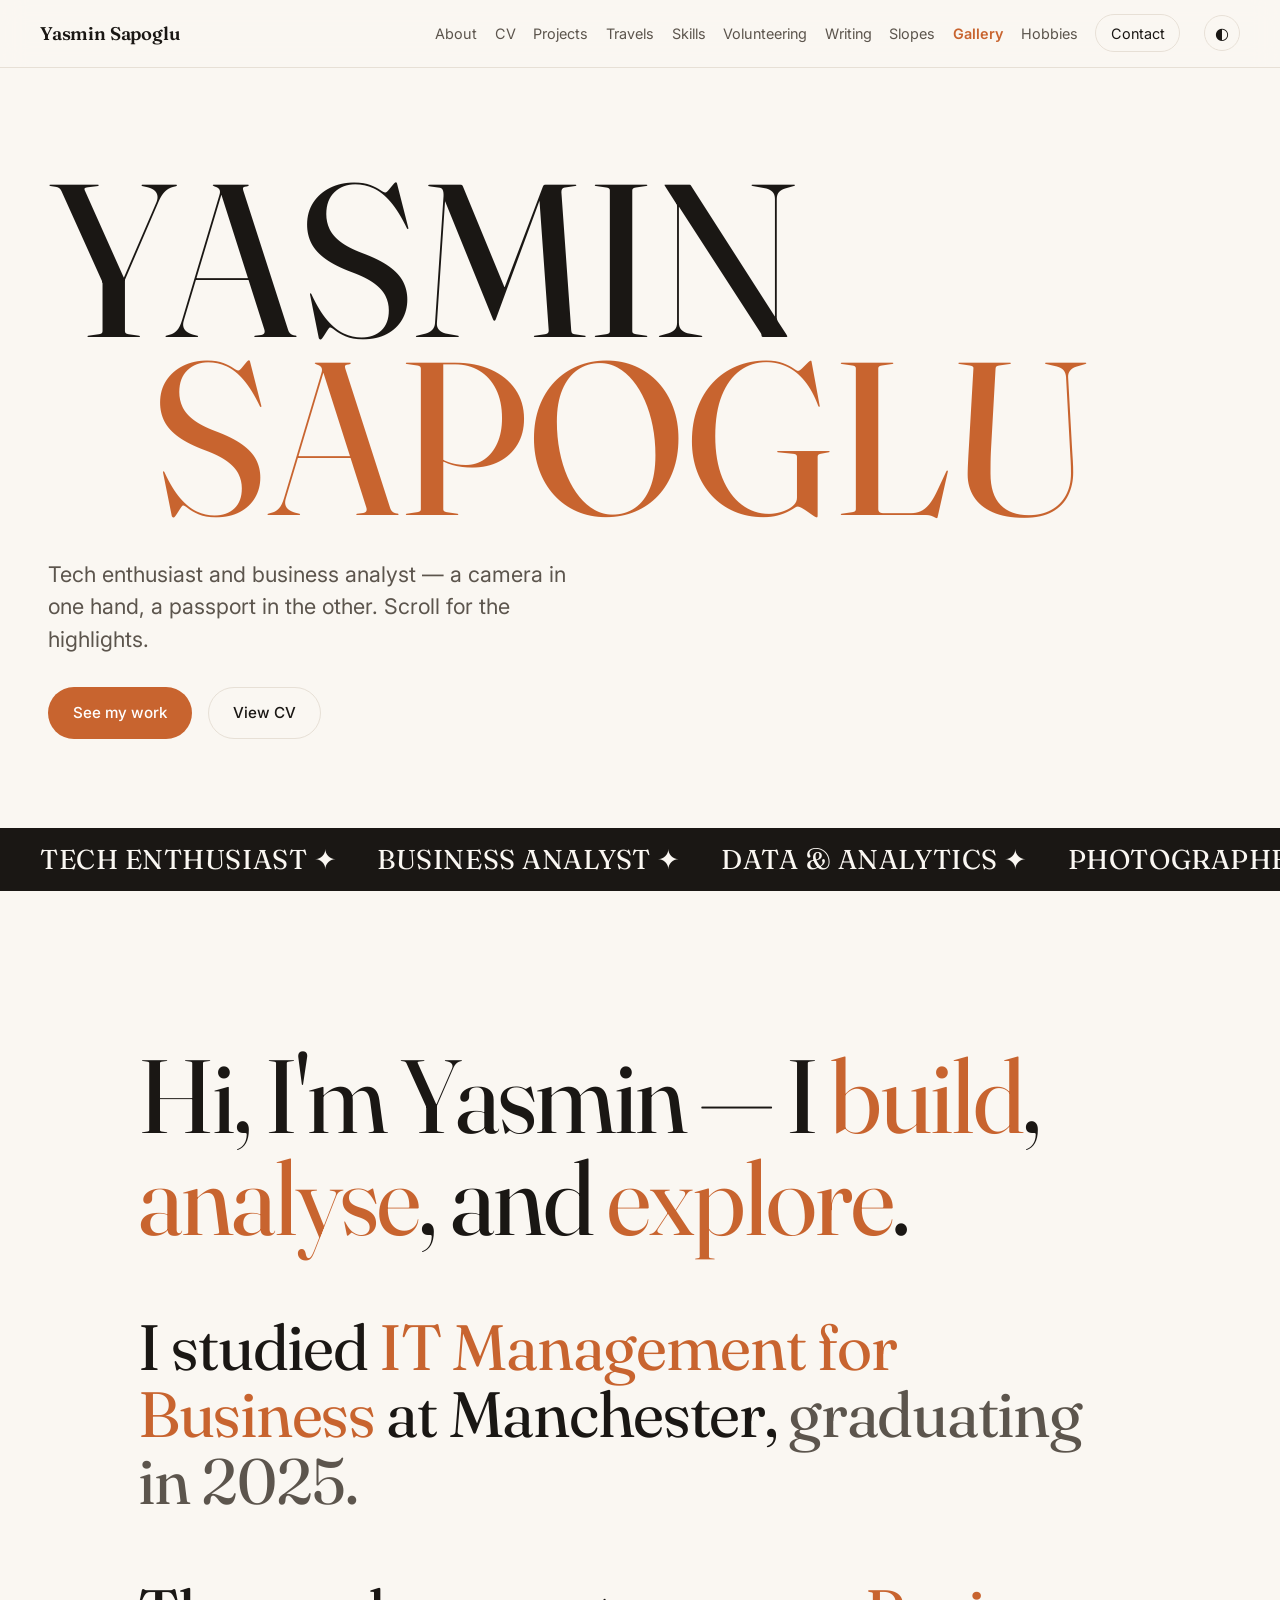
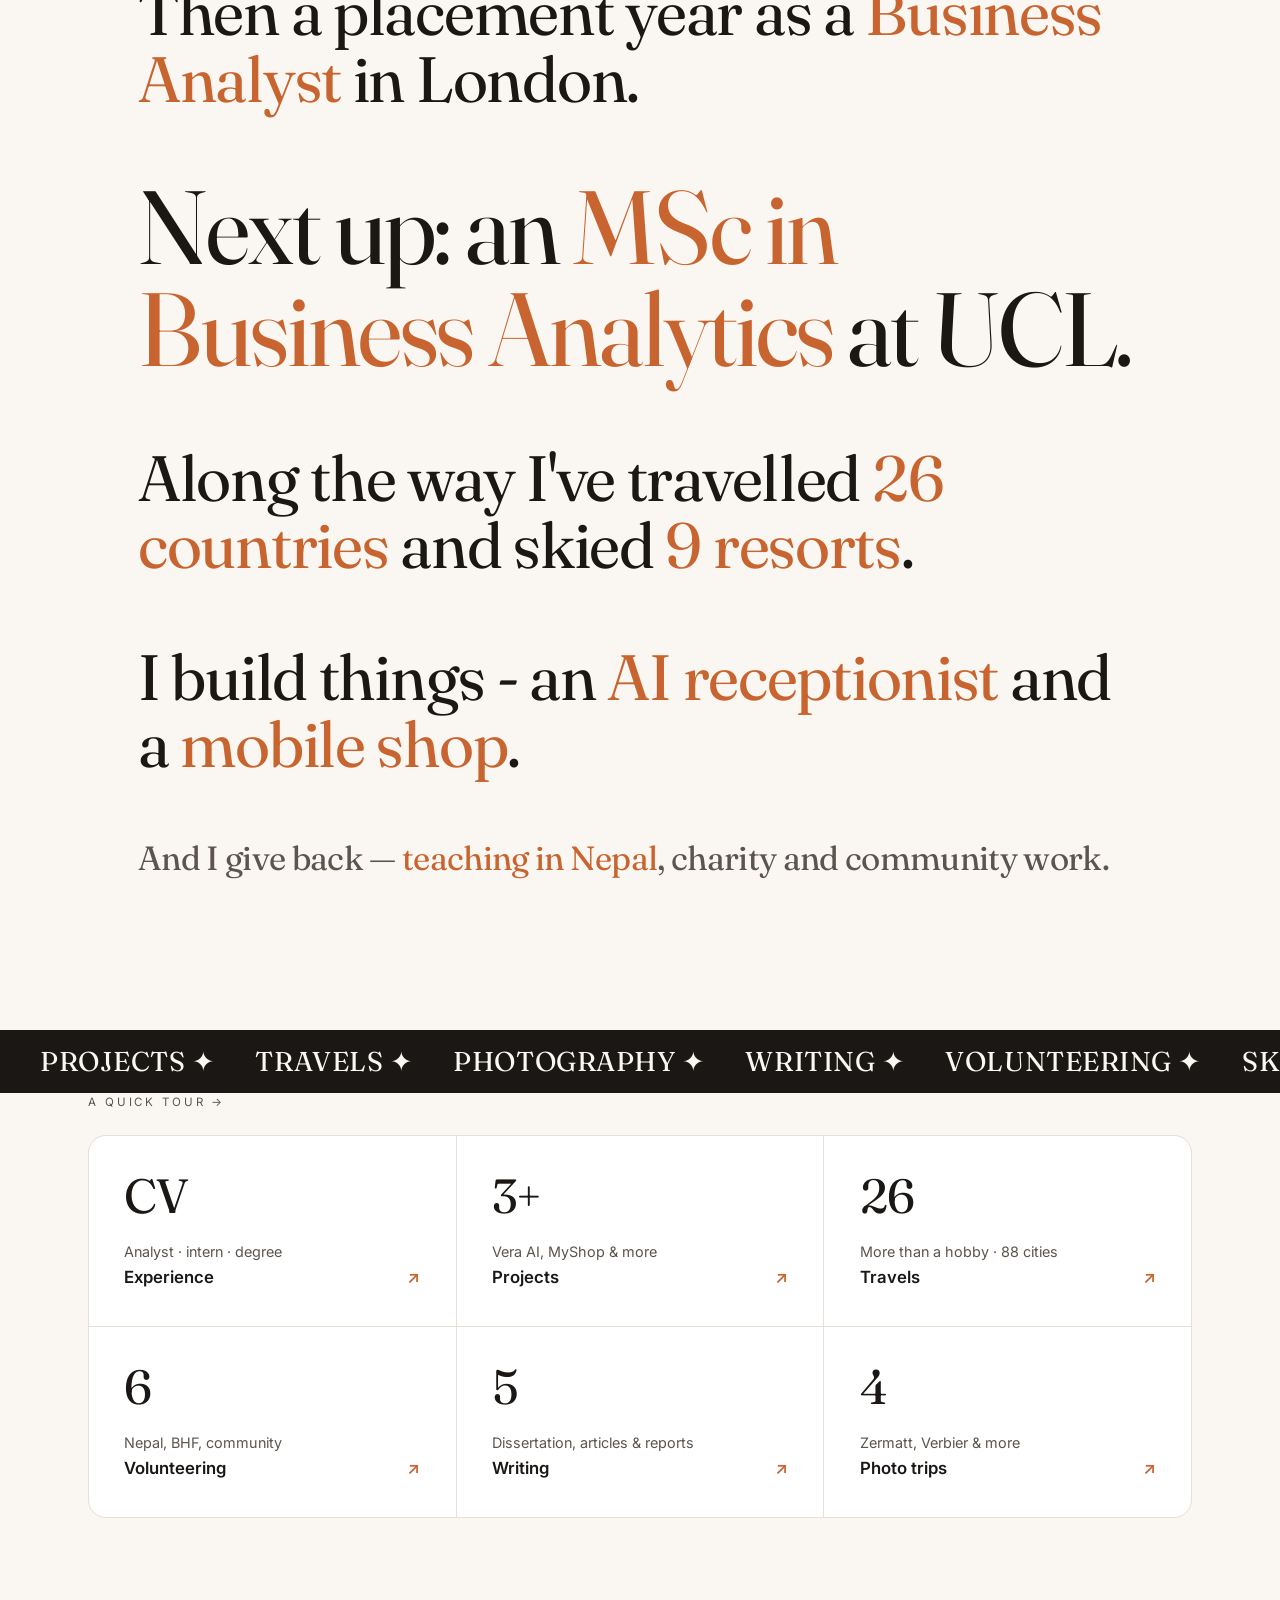
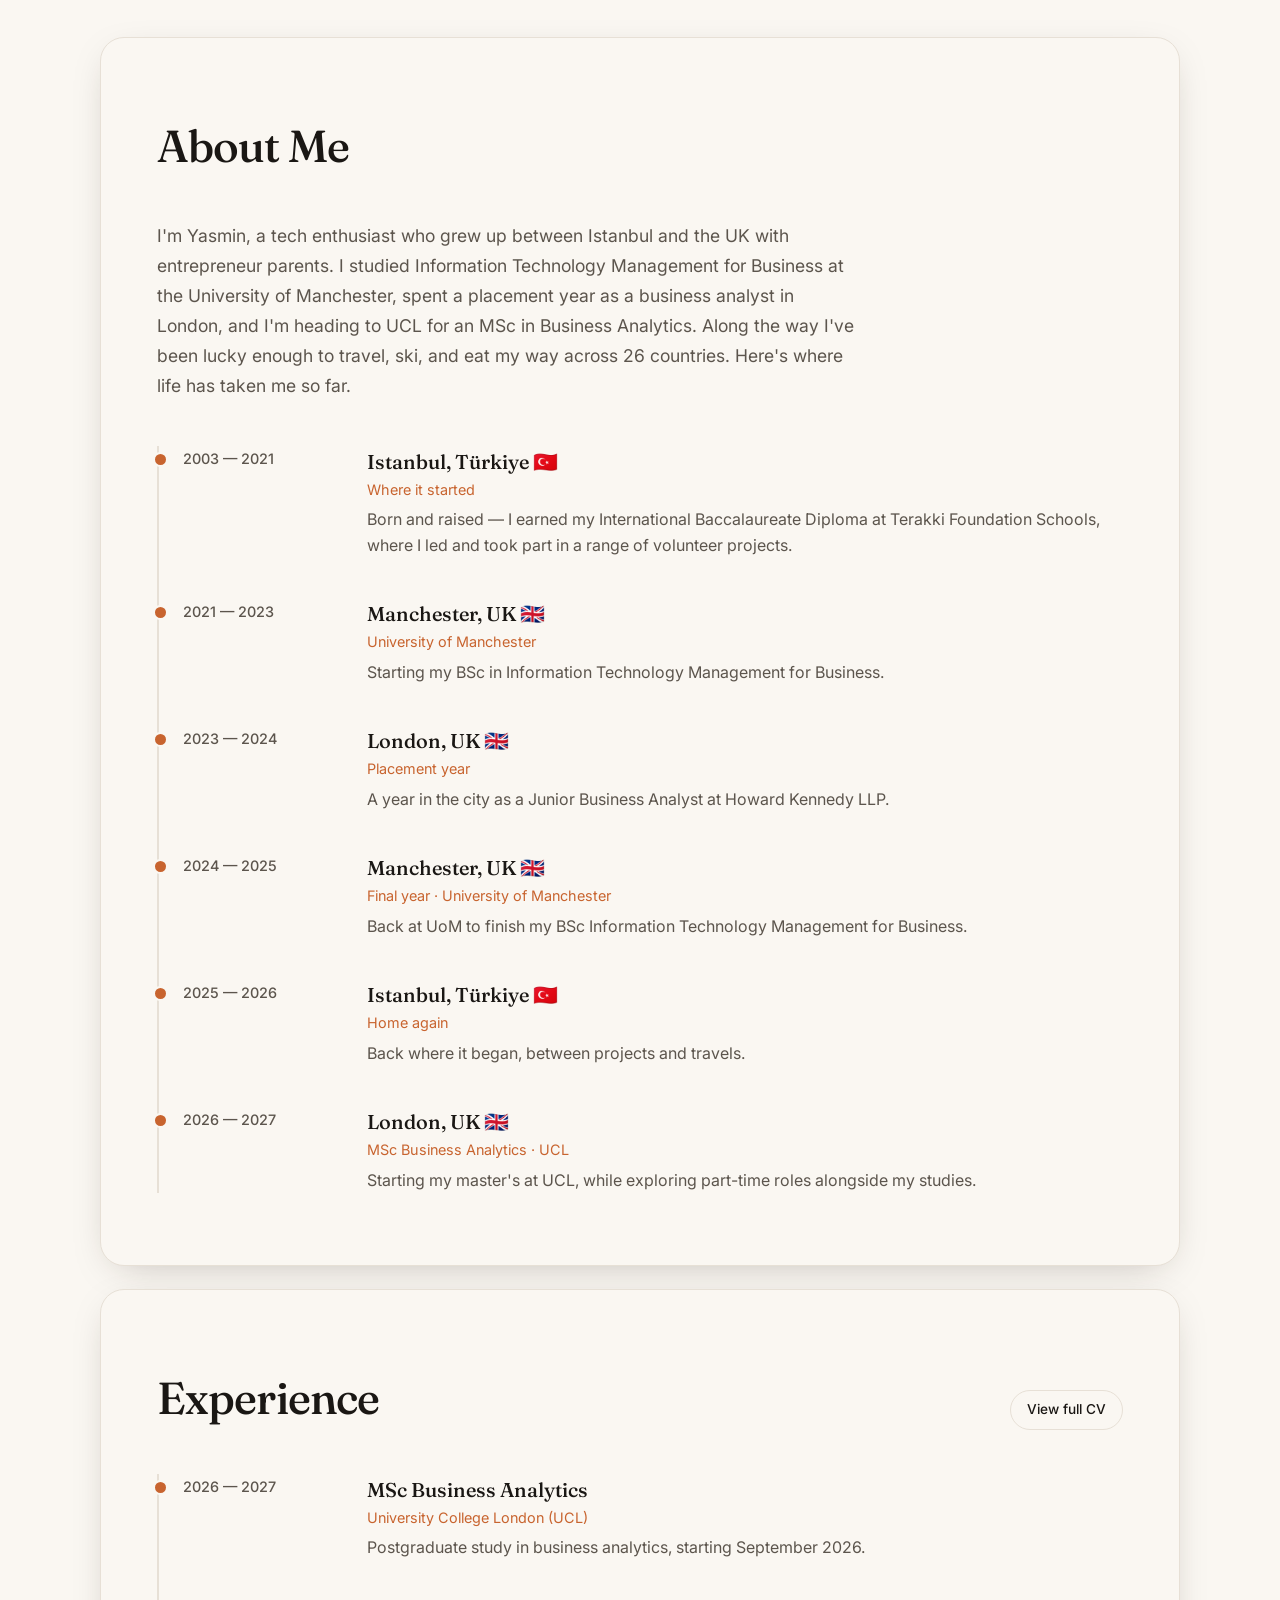
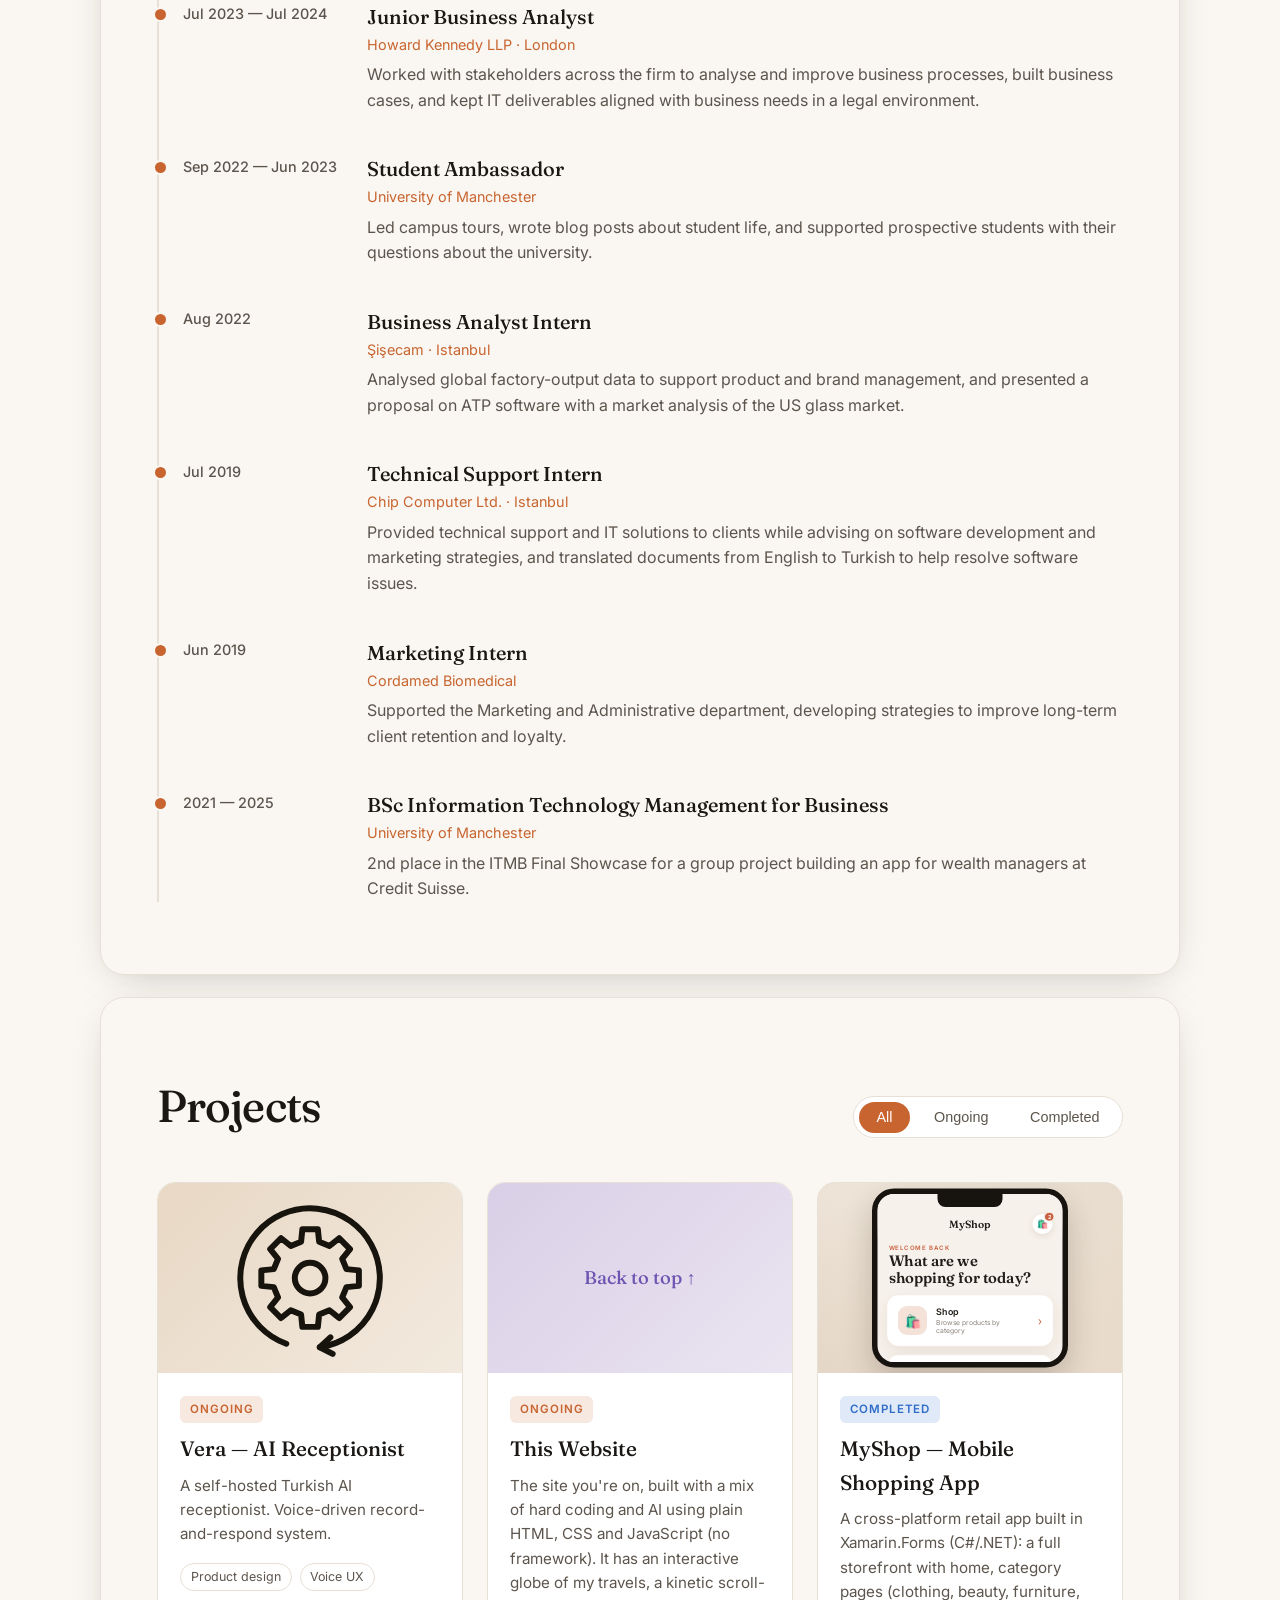
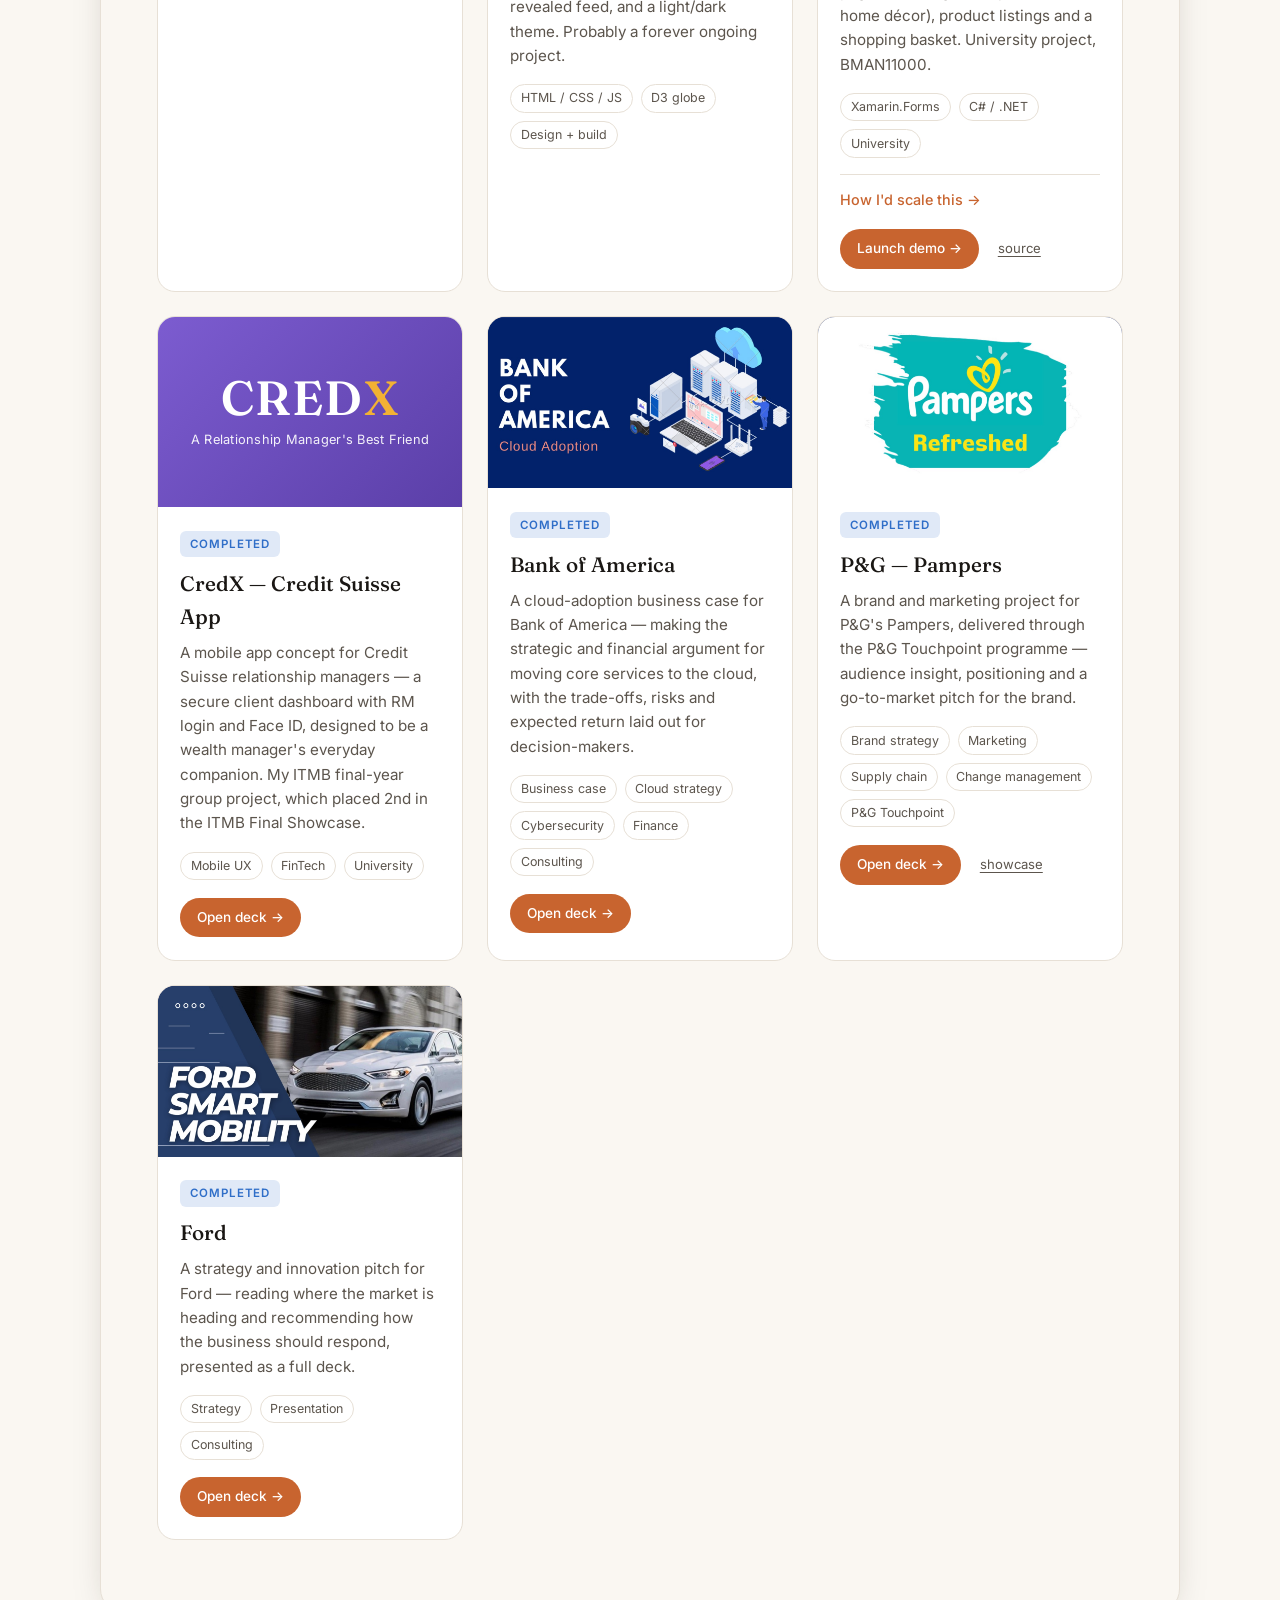
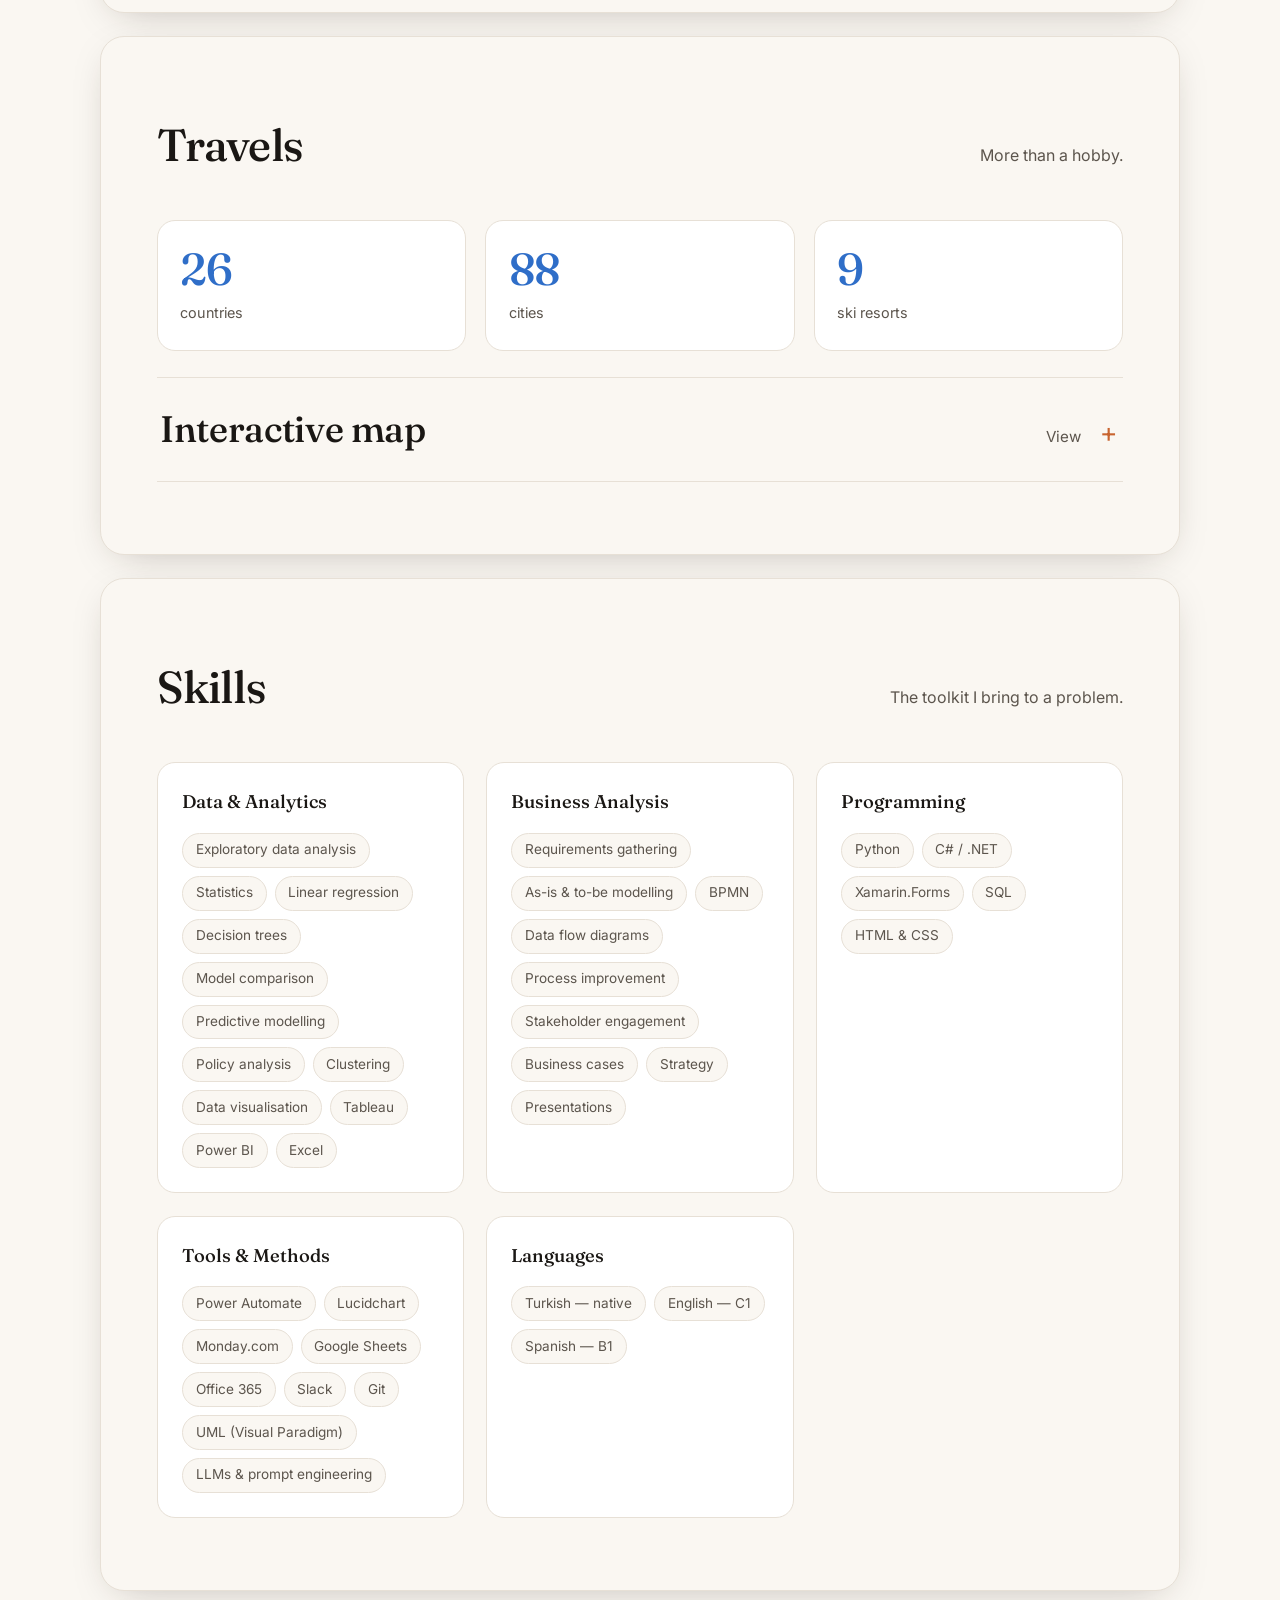
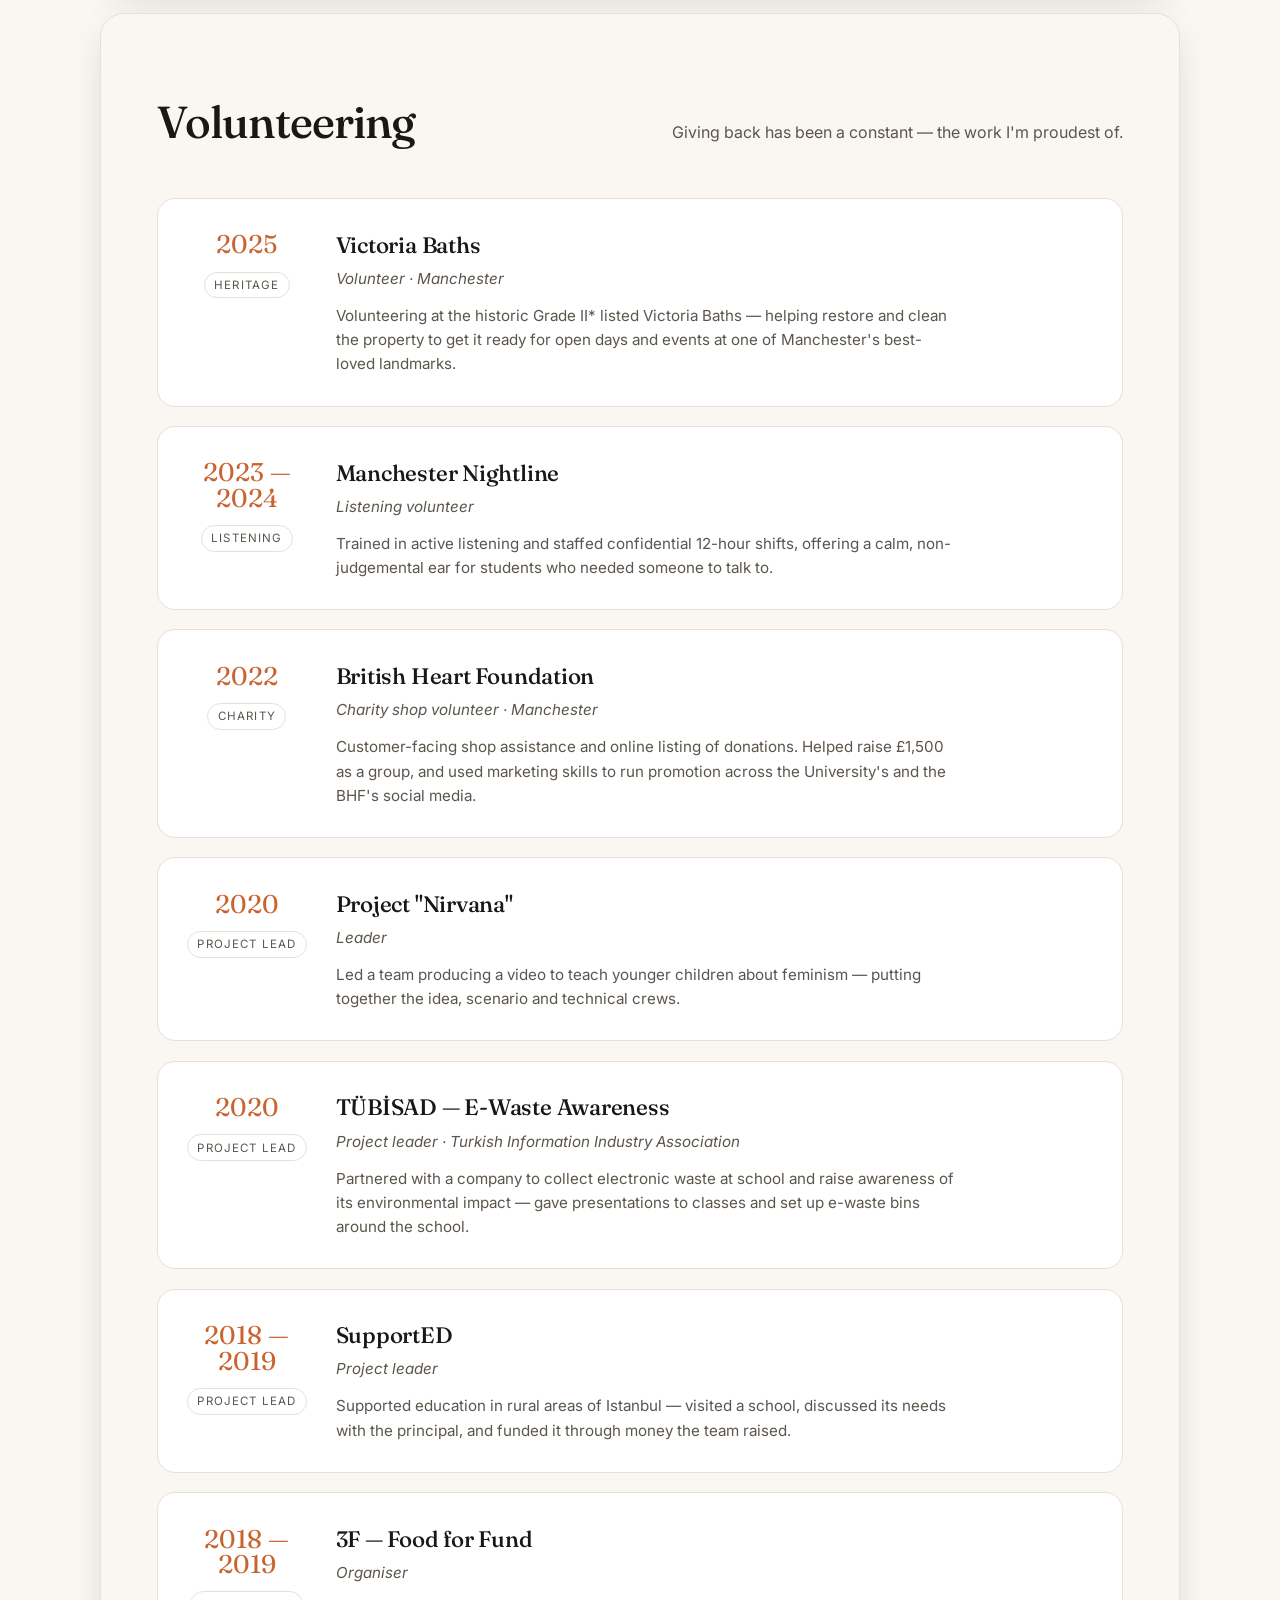
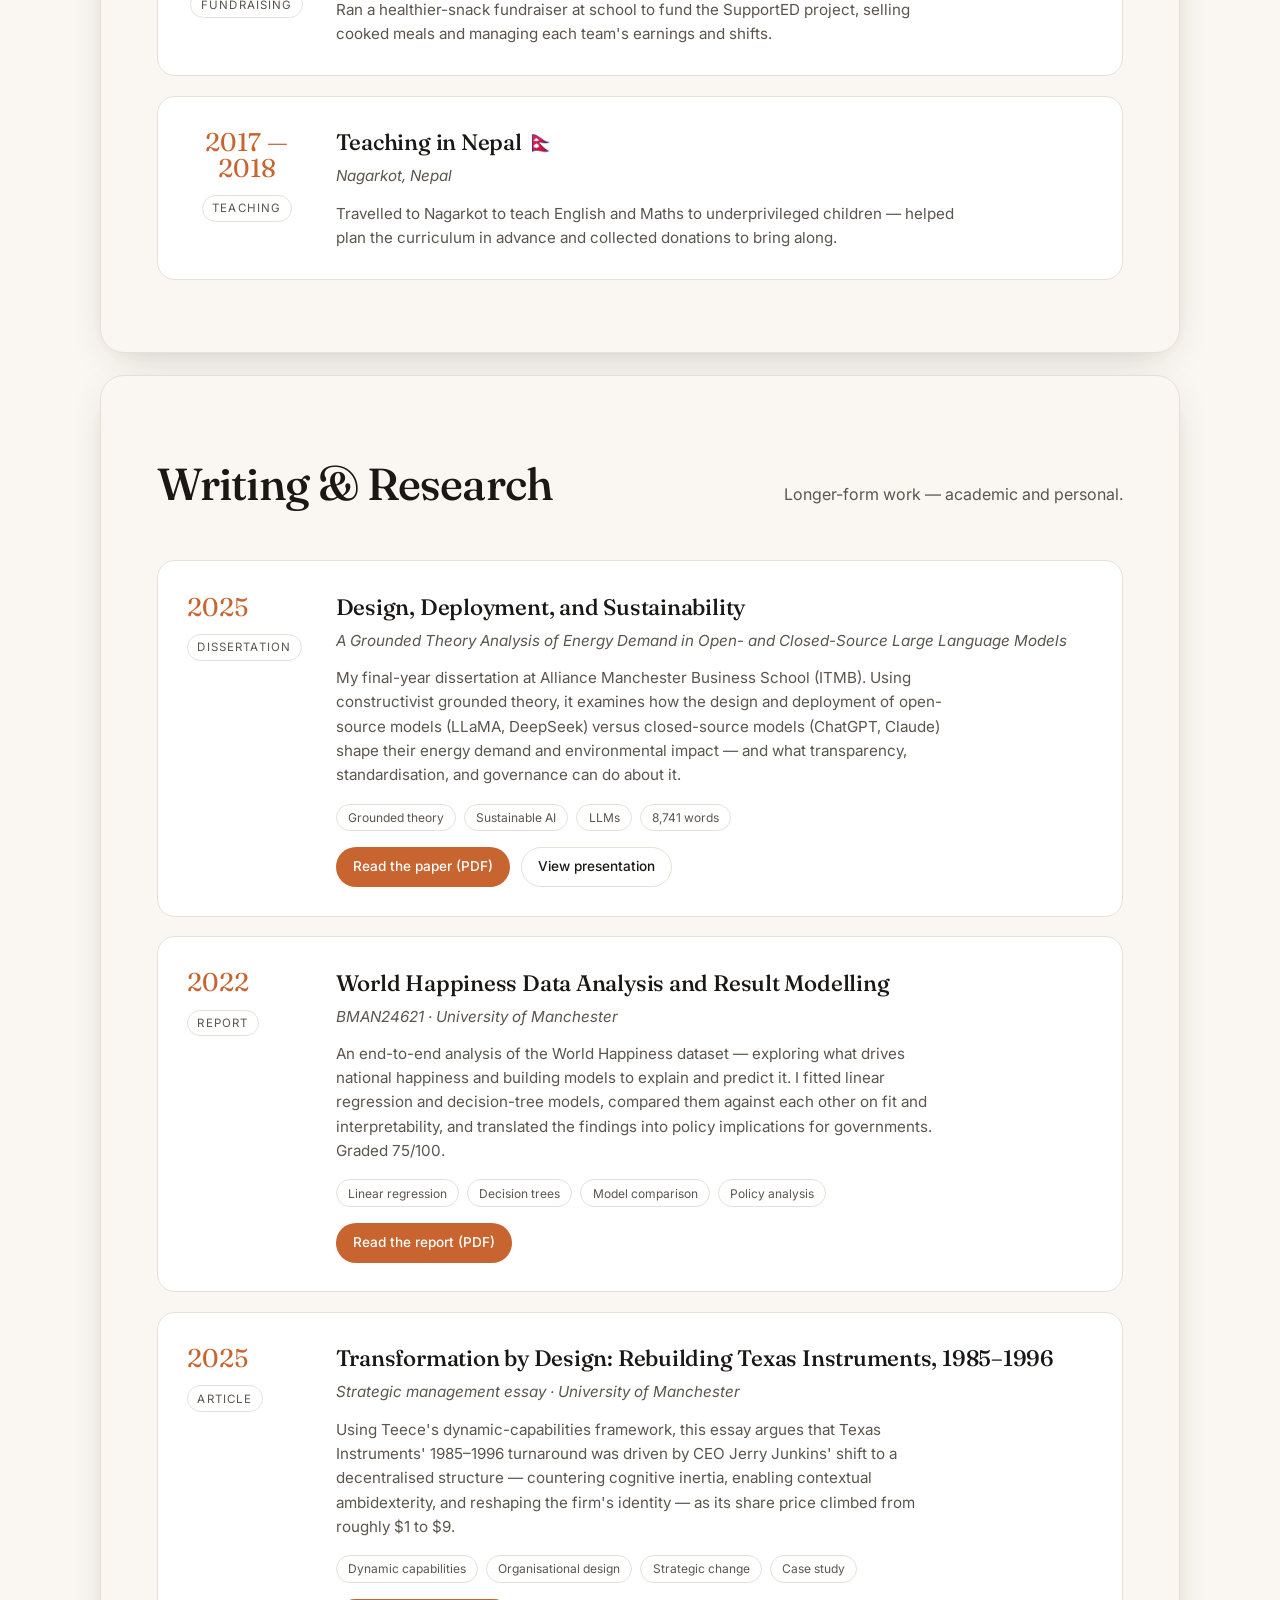
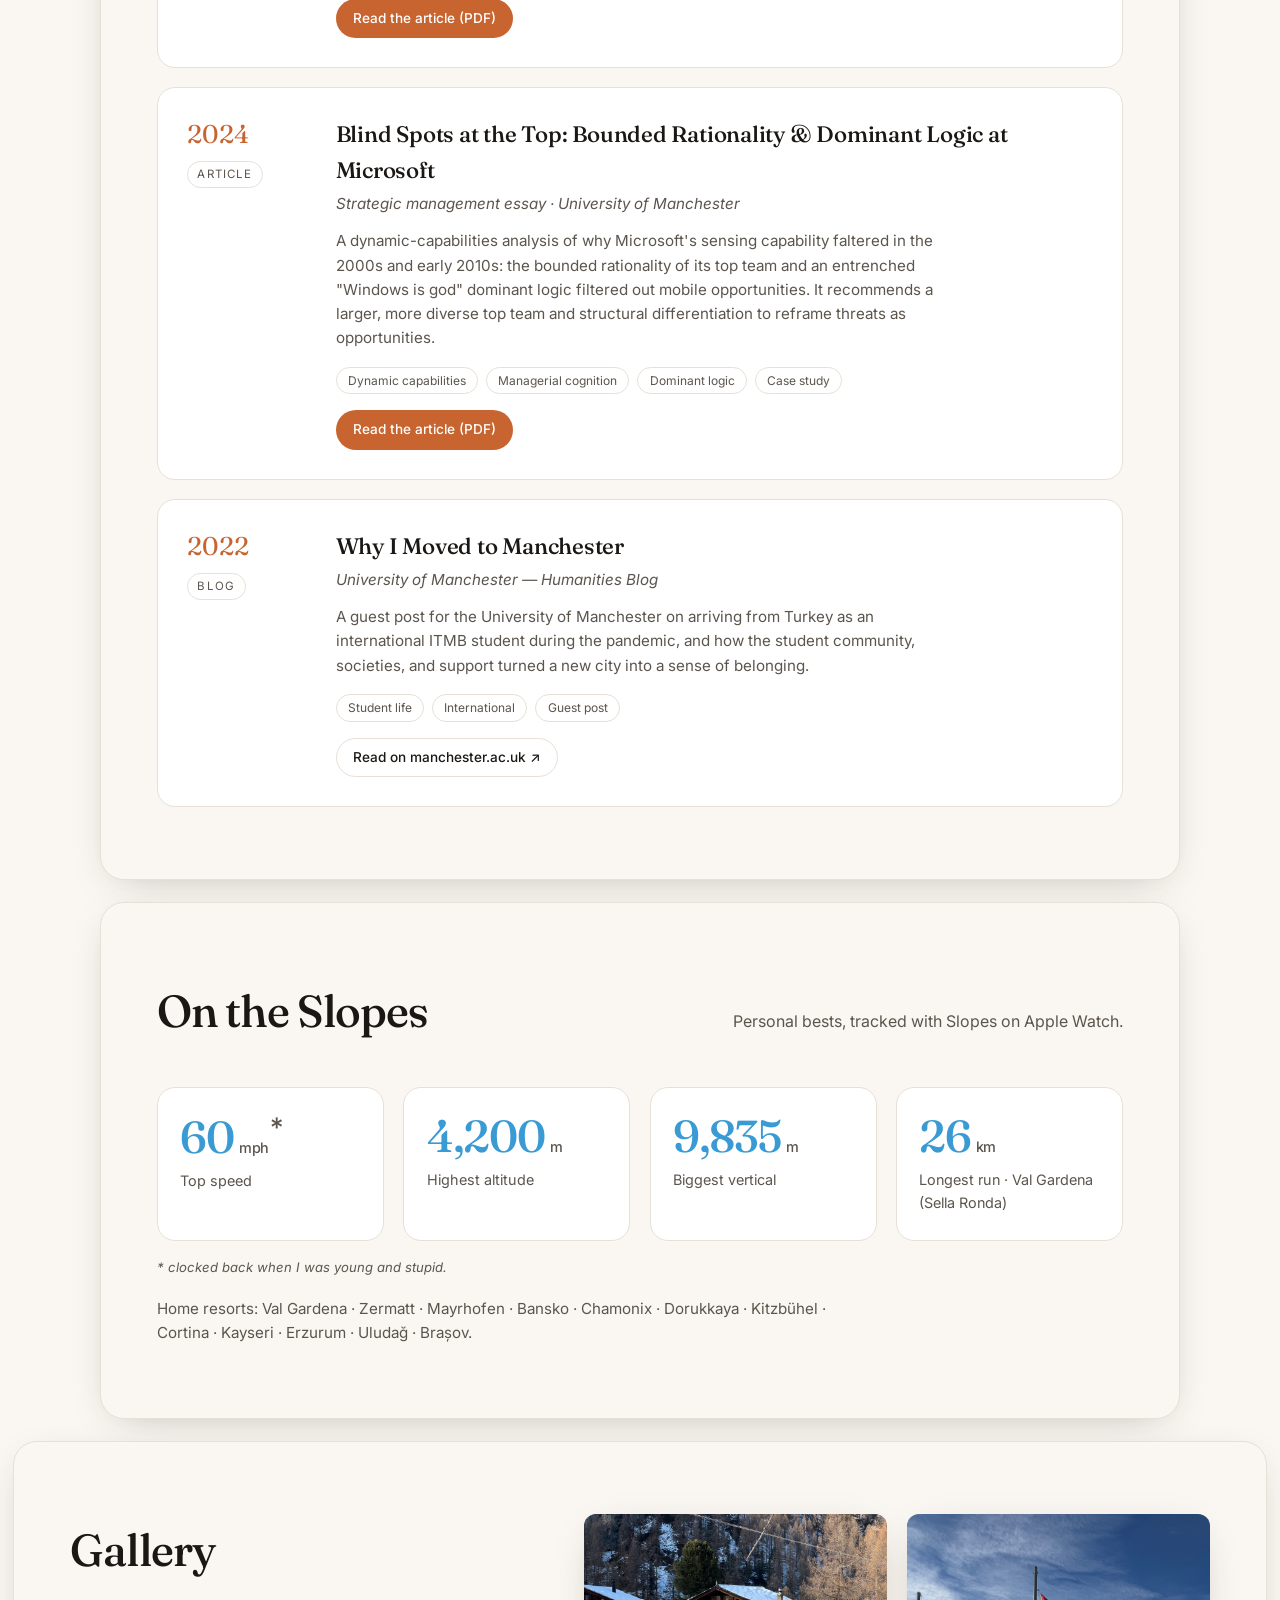
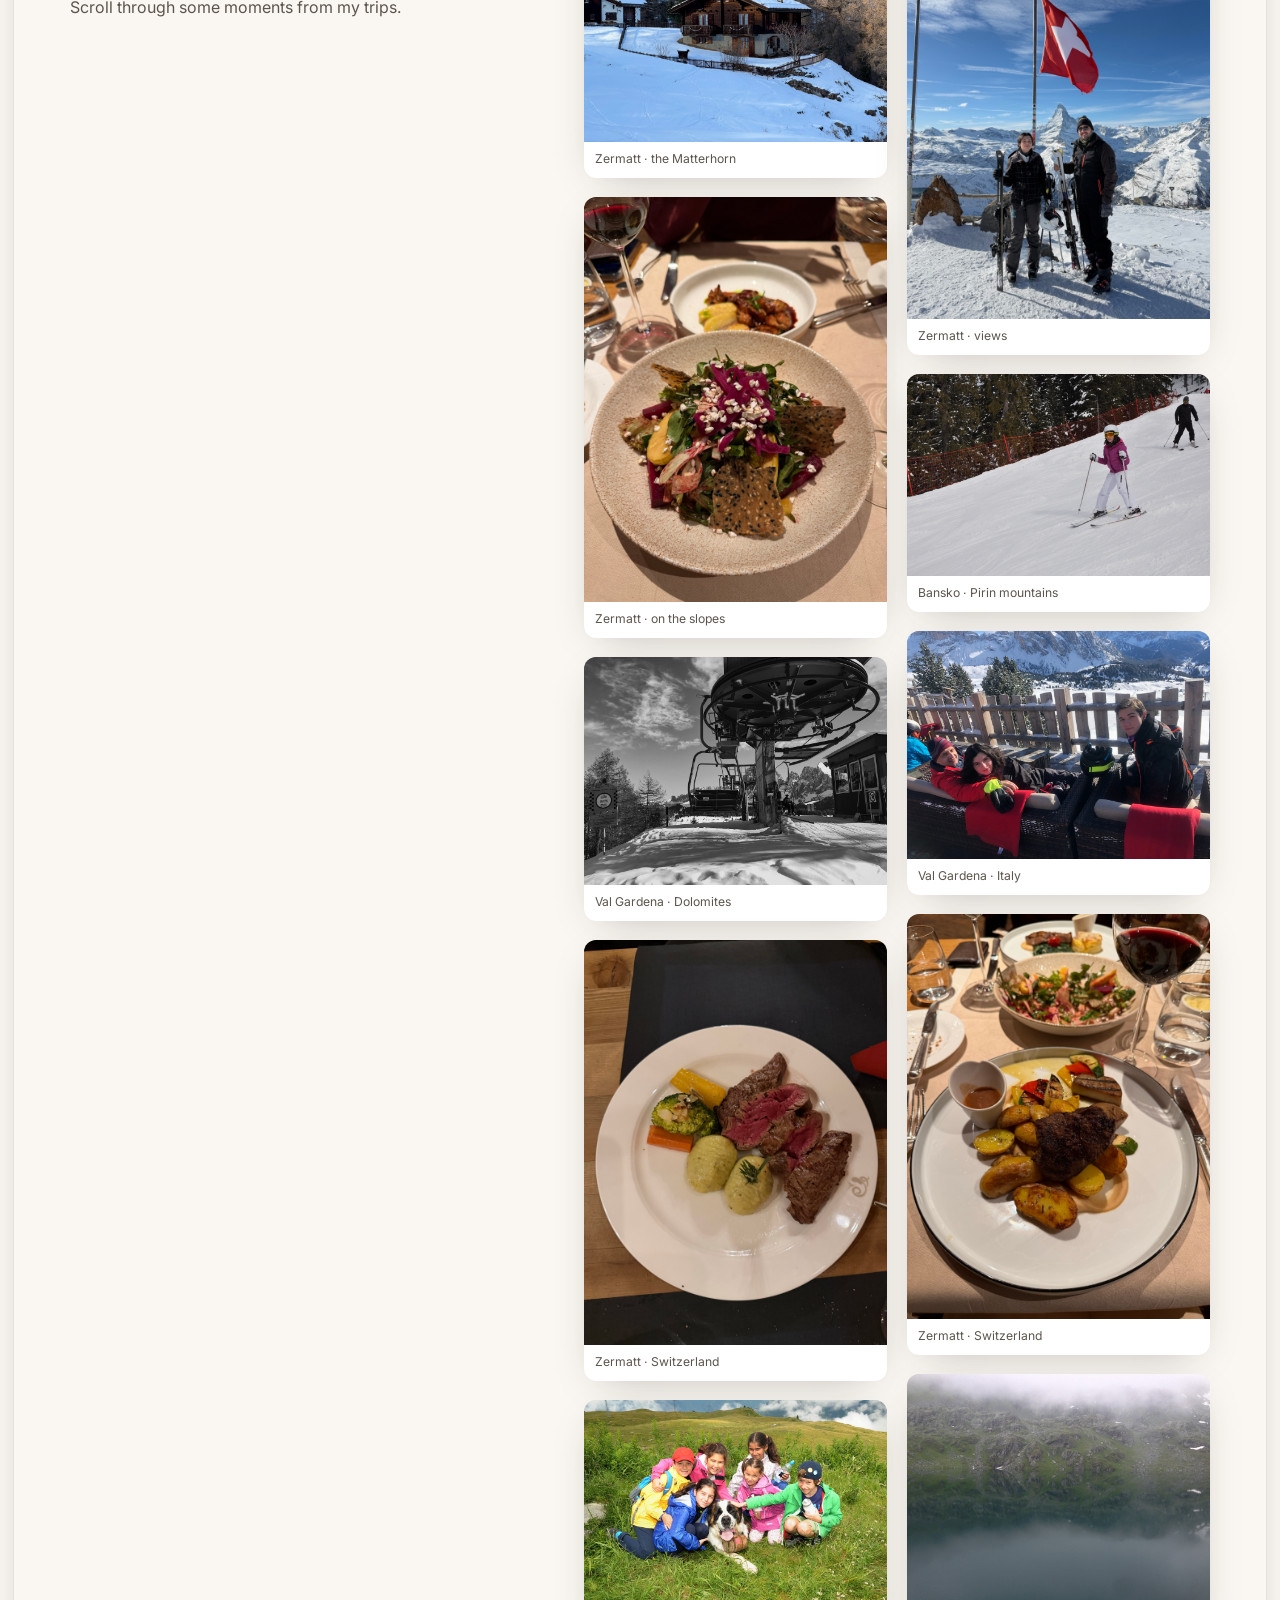
==== commit 56bd8558: "Set Texas Instruments article year to 2025" ====
--- a/index.html
+++ b/index.html
@@ -649,7 +649,7 @@
 
       <article class="writing__item">
         <div class="writing__meta">
-          <span class="writing__year">2024</span>
+          <span class="writing__year">2025</span>
           <span class="writing__kind">Article</span>
         </div>
         <div class="writing__body">
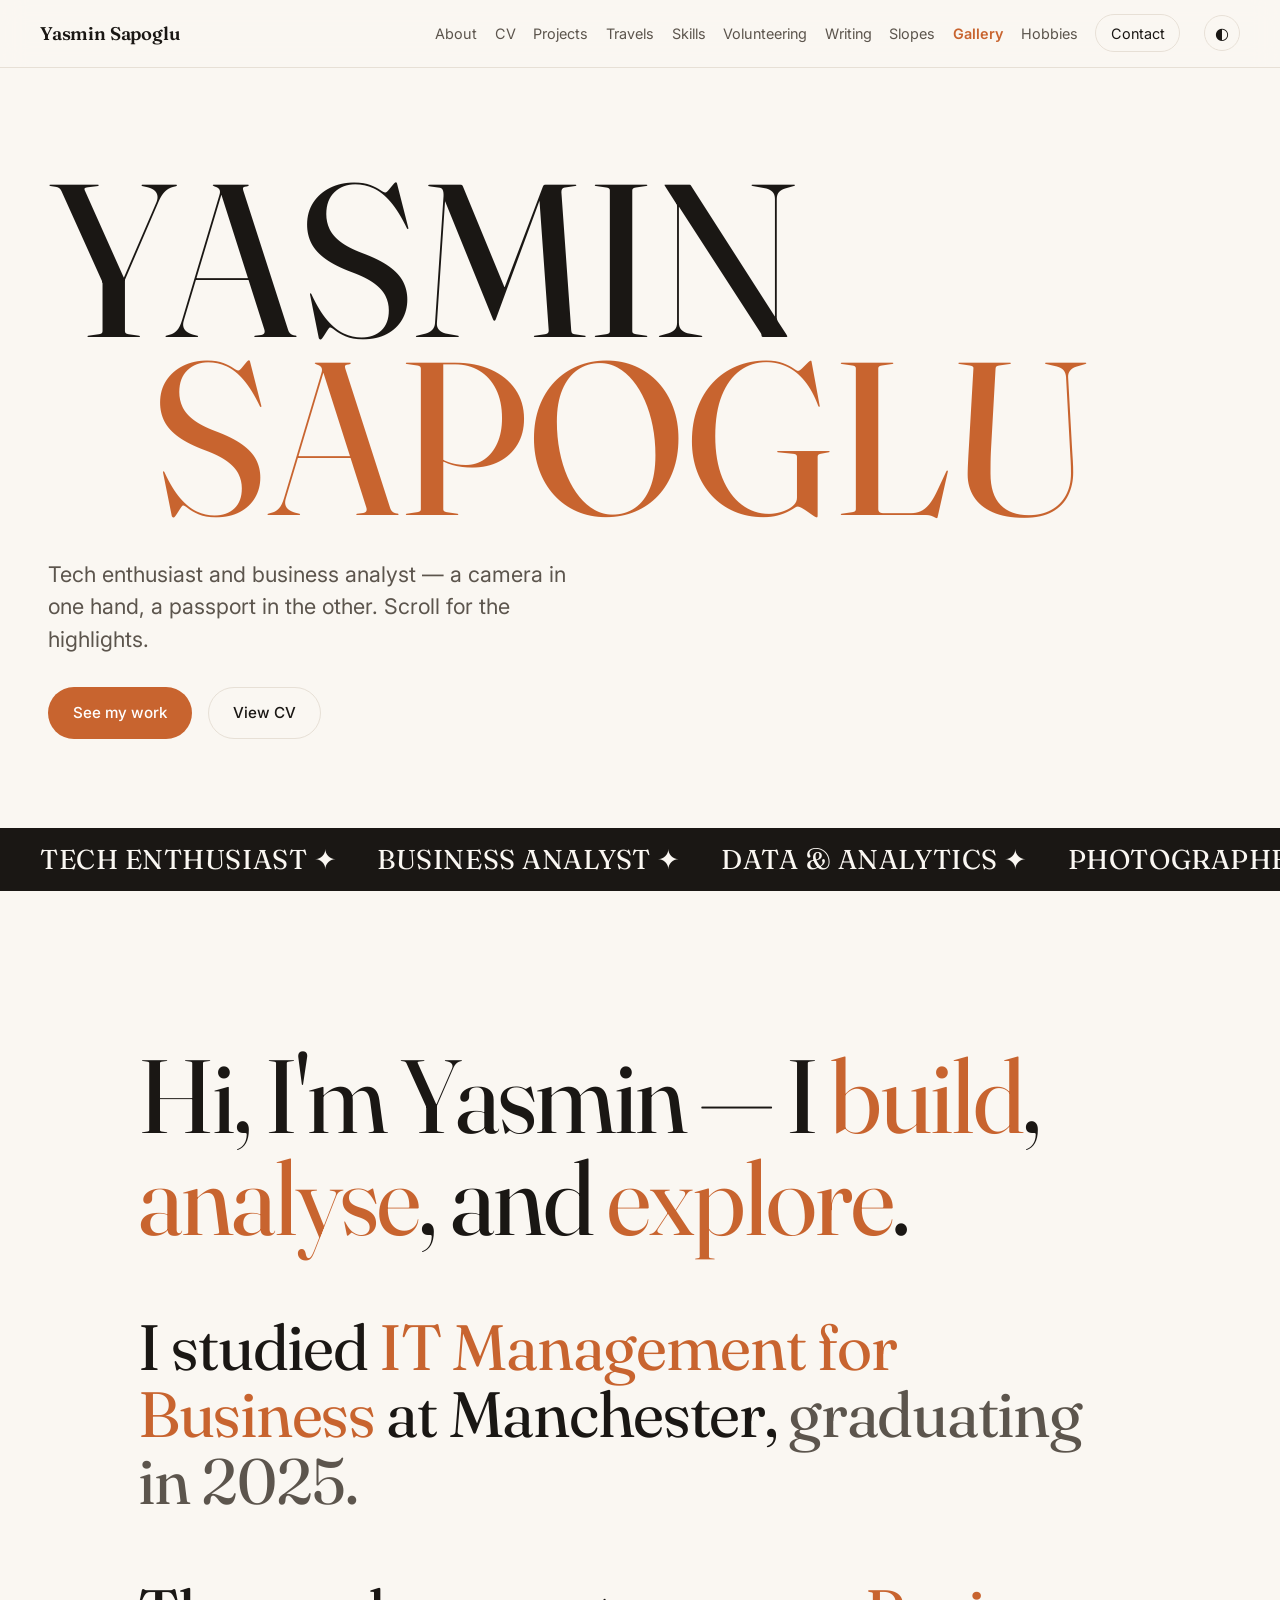
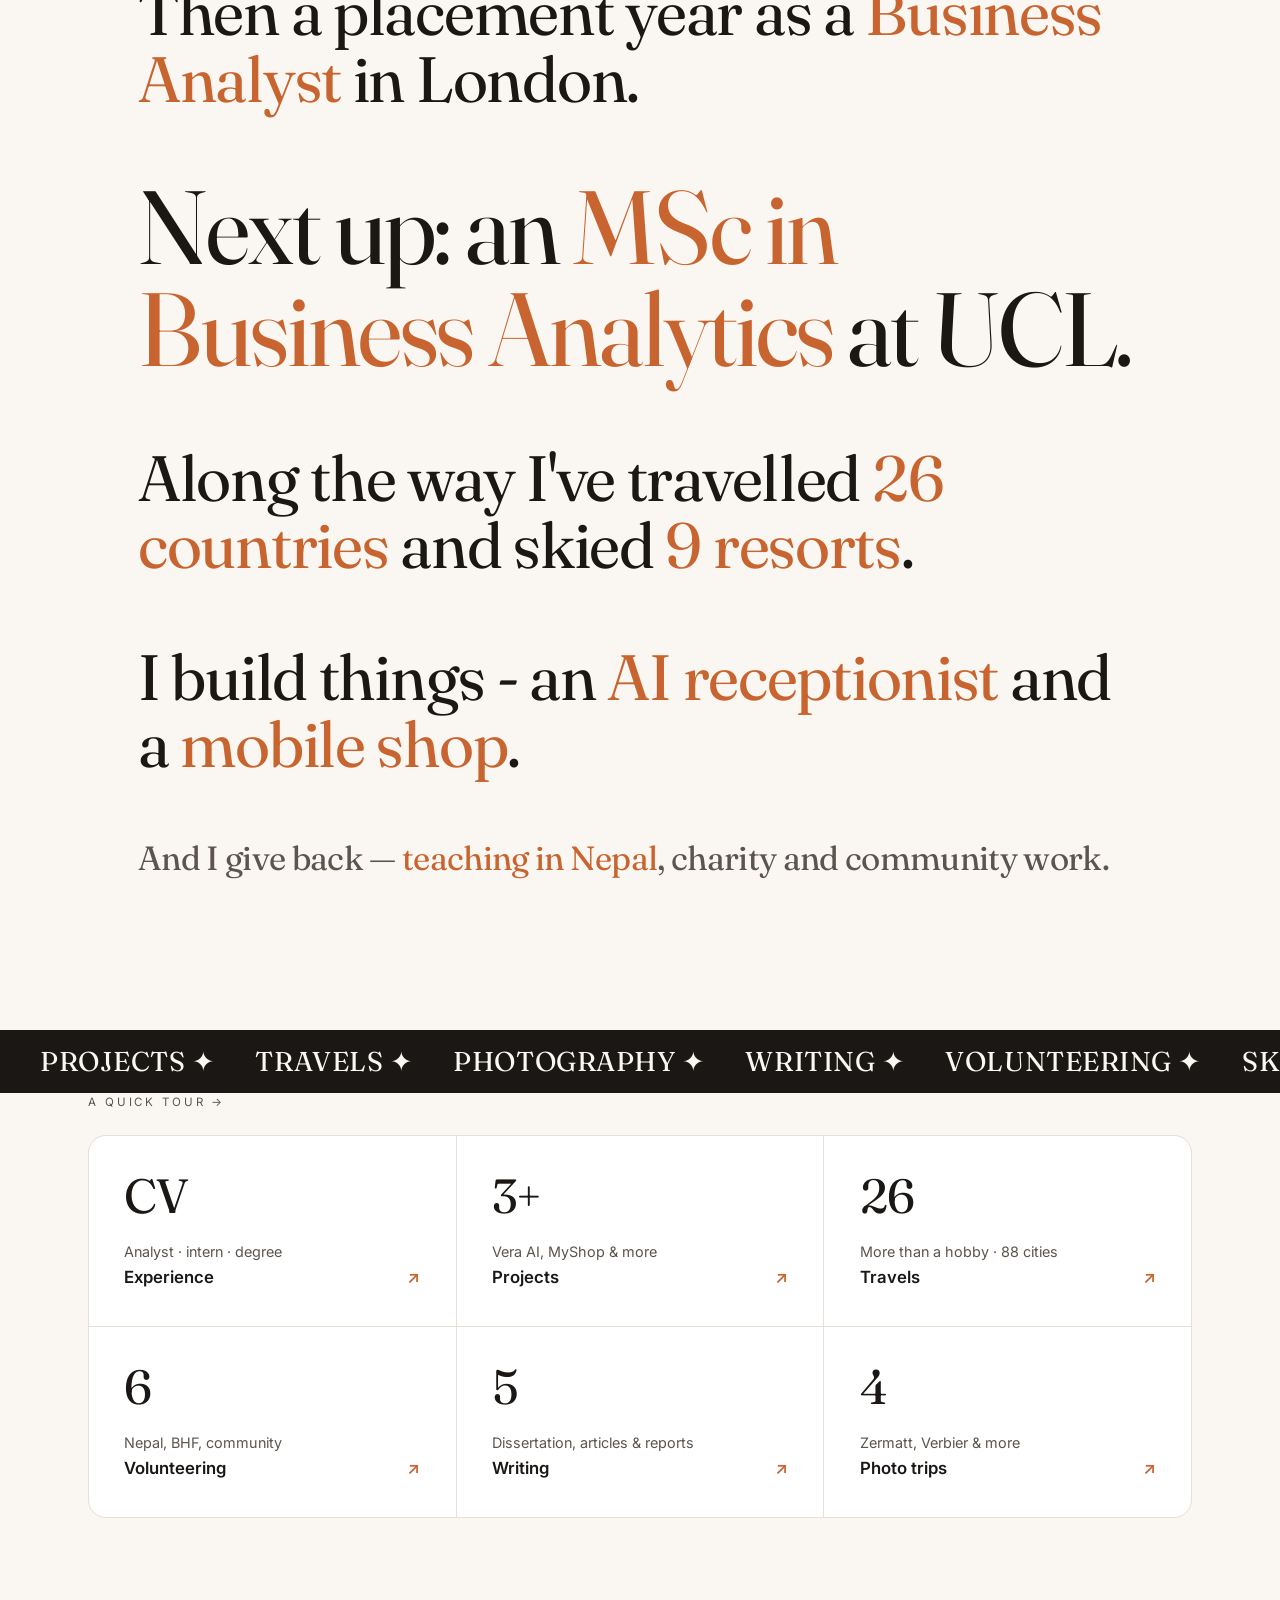
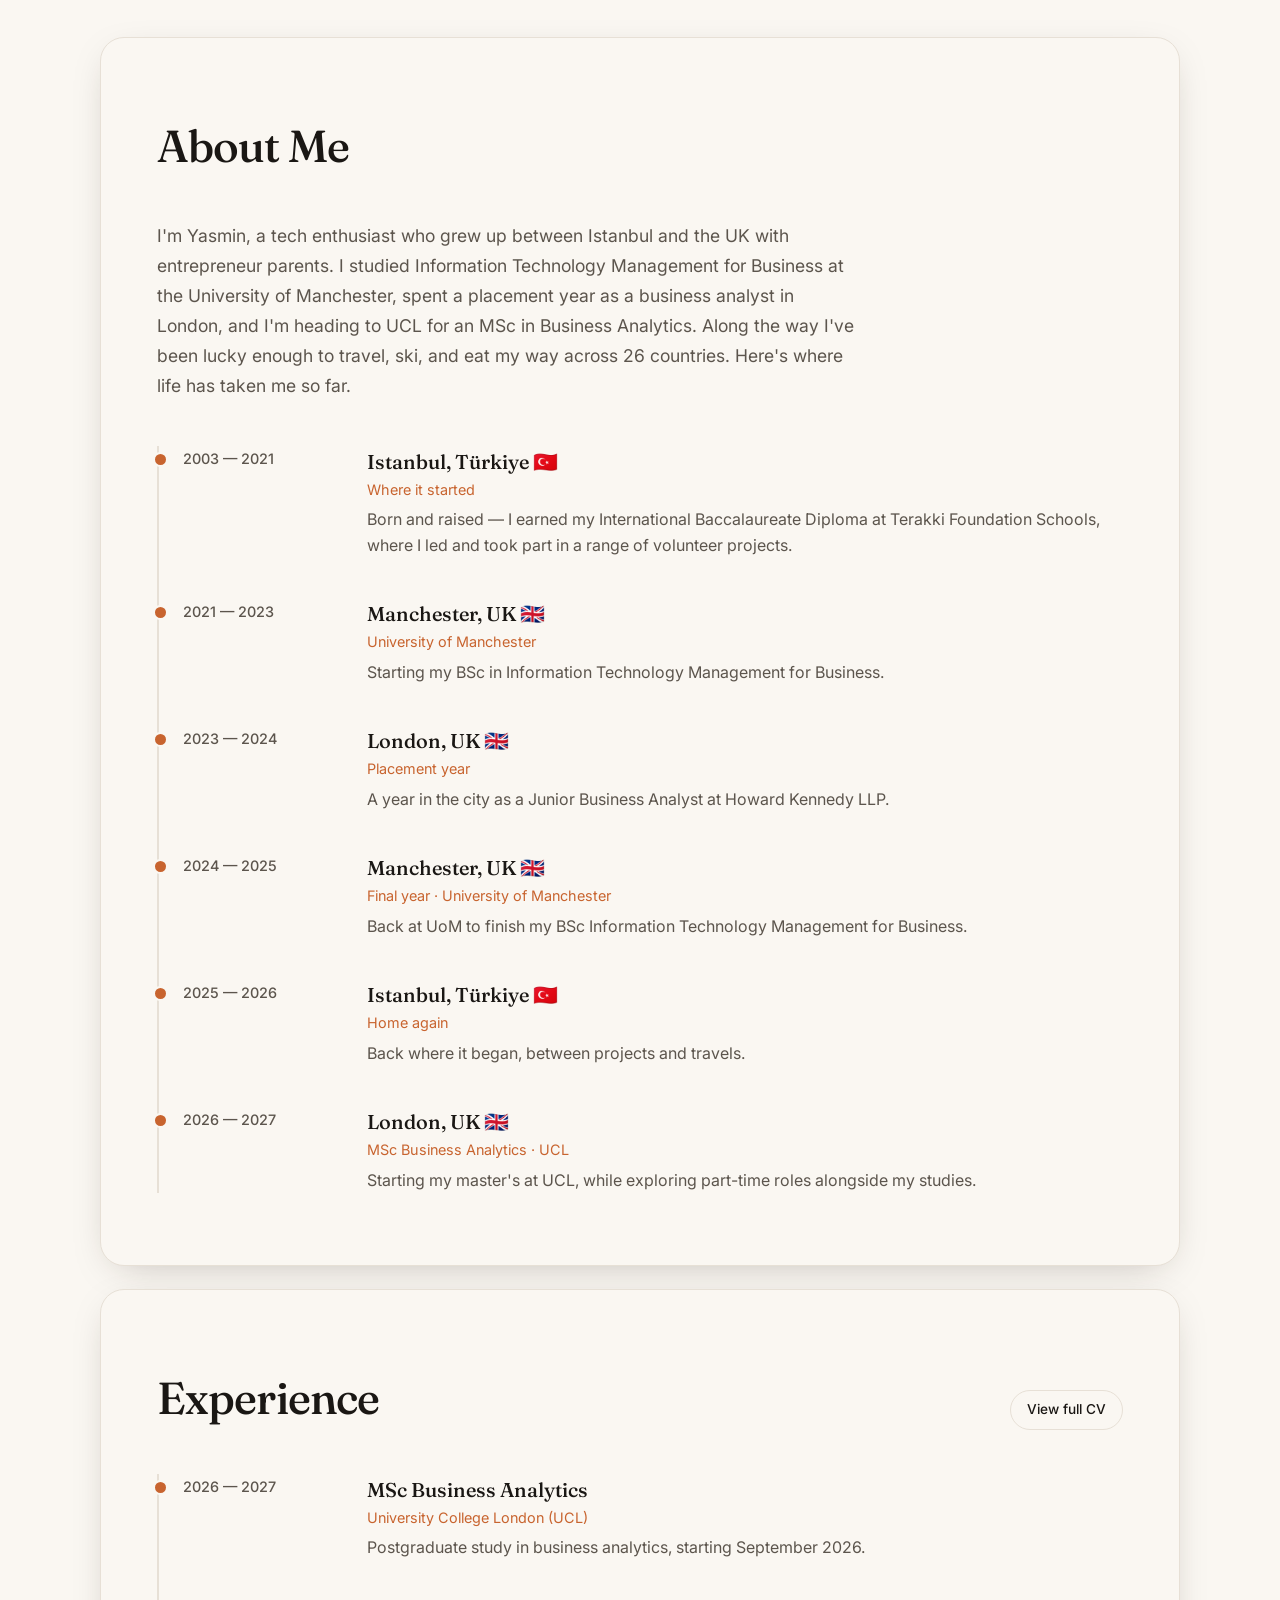
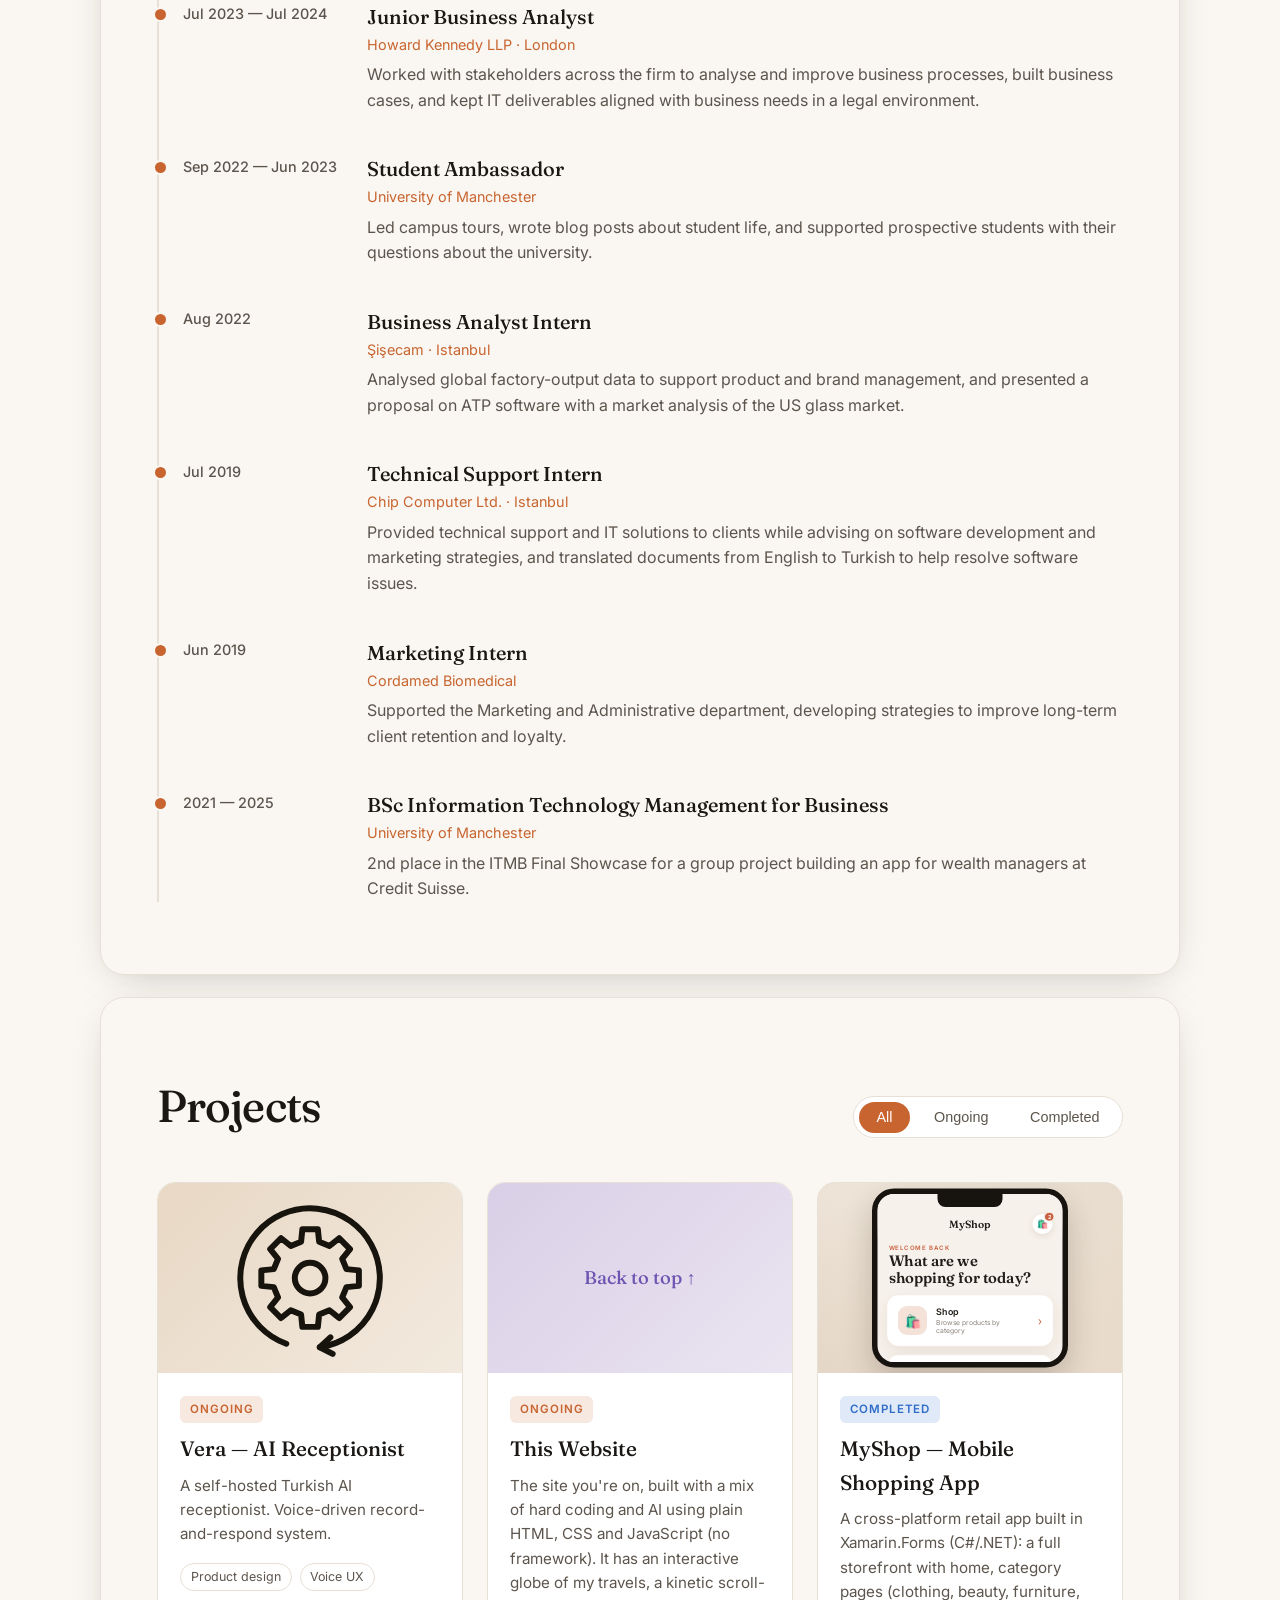
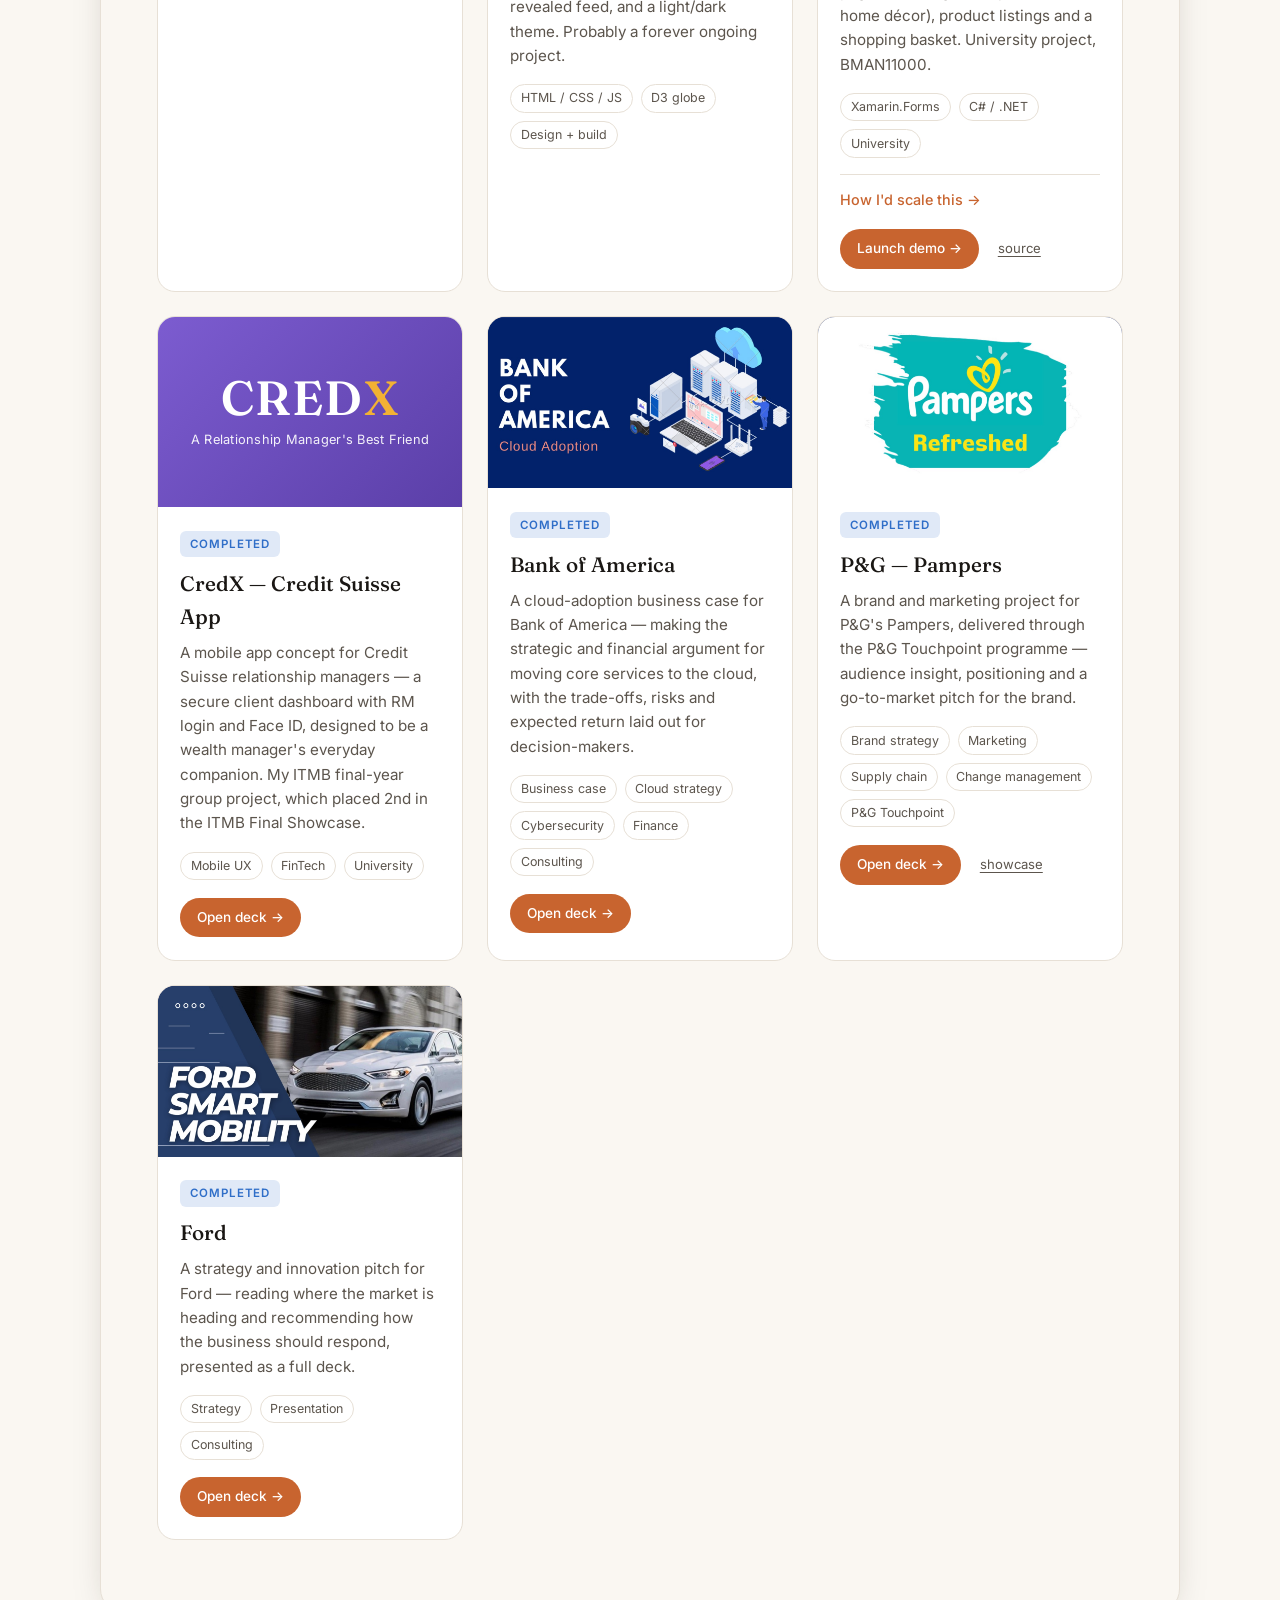
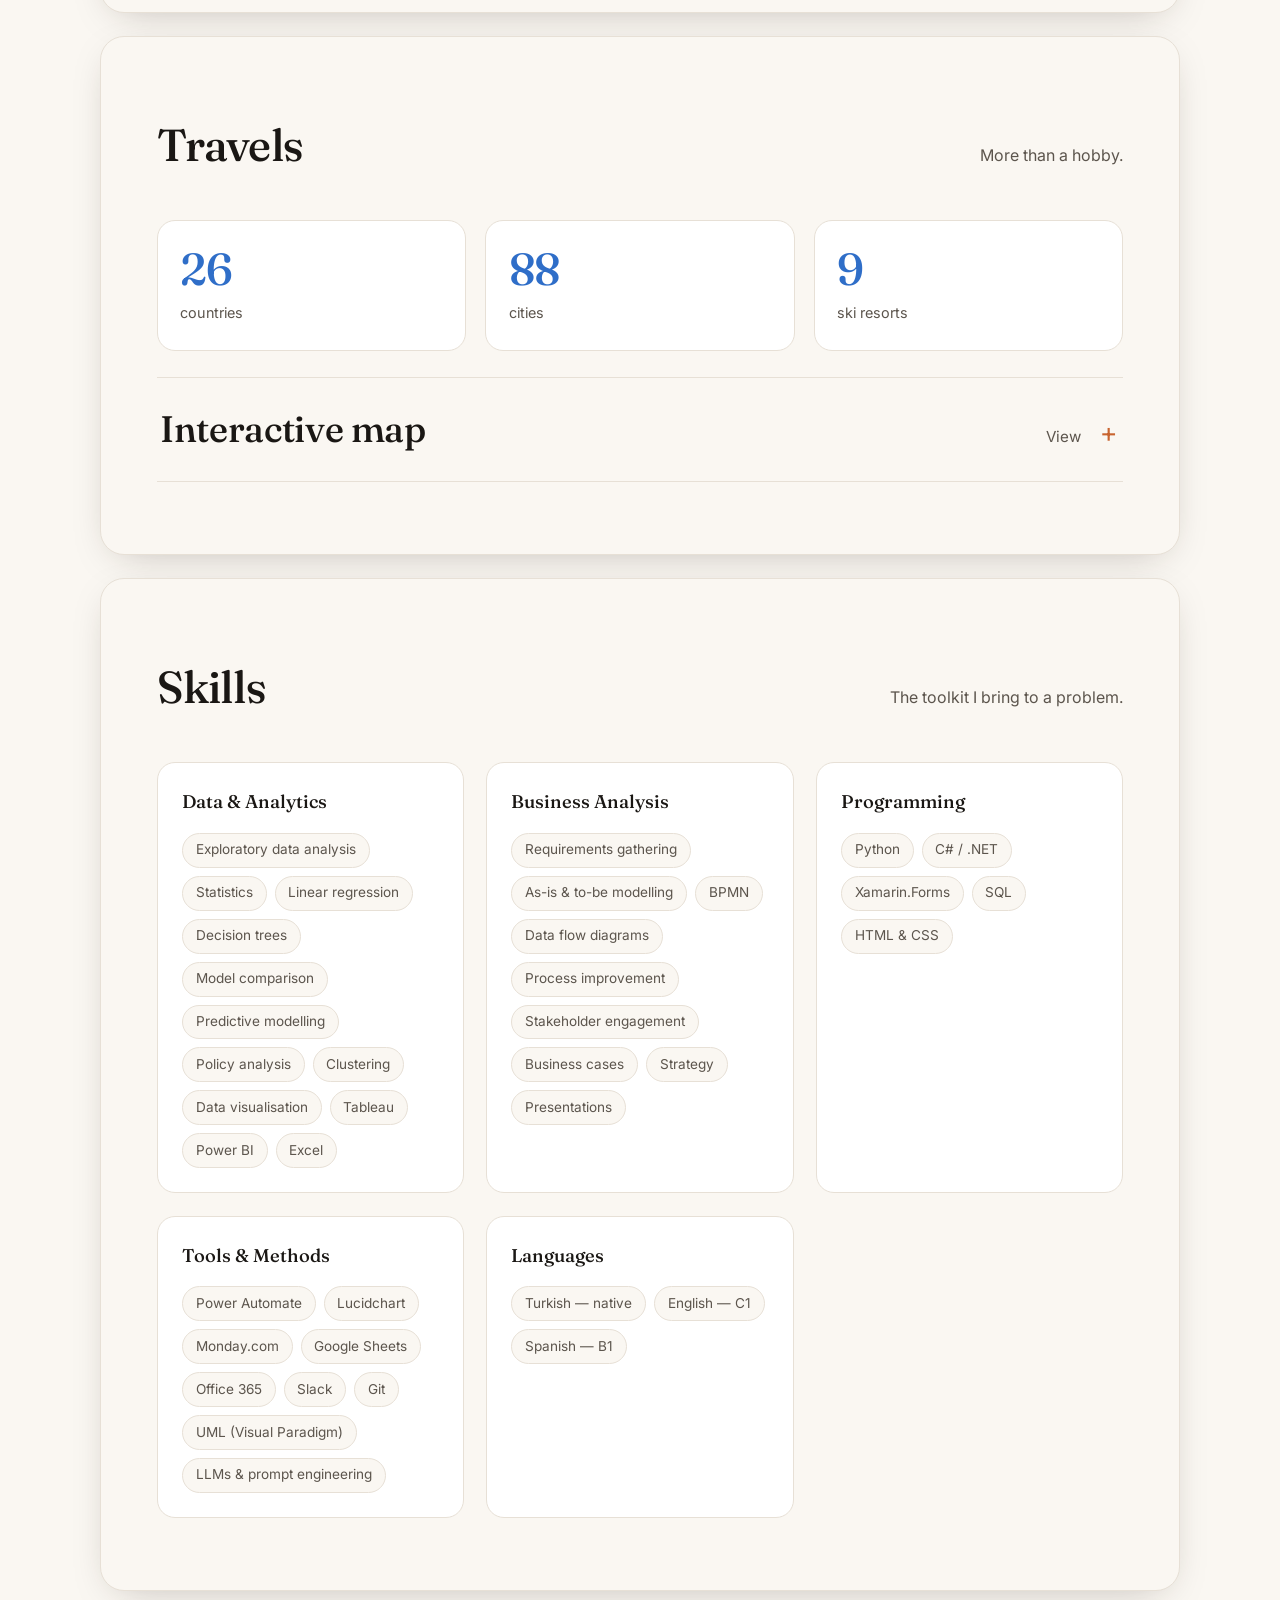
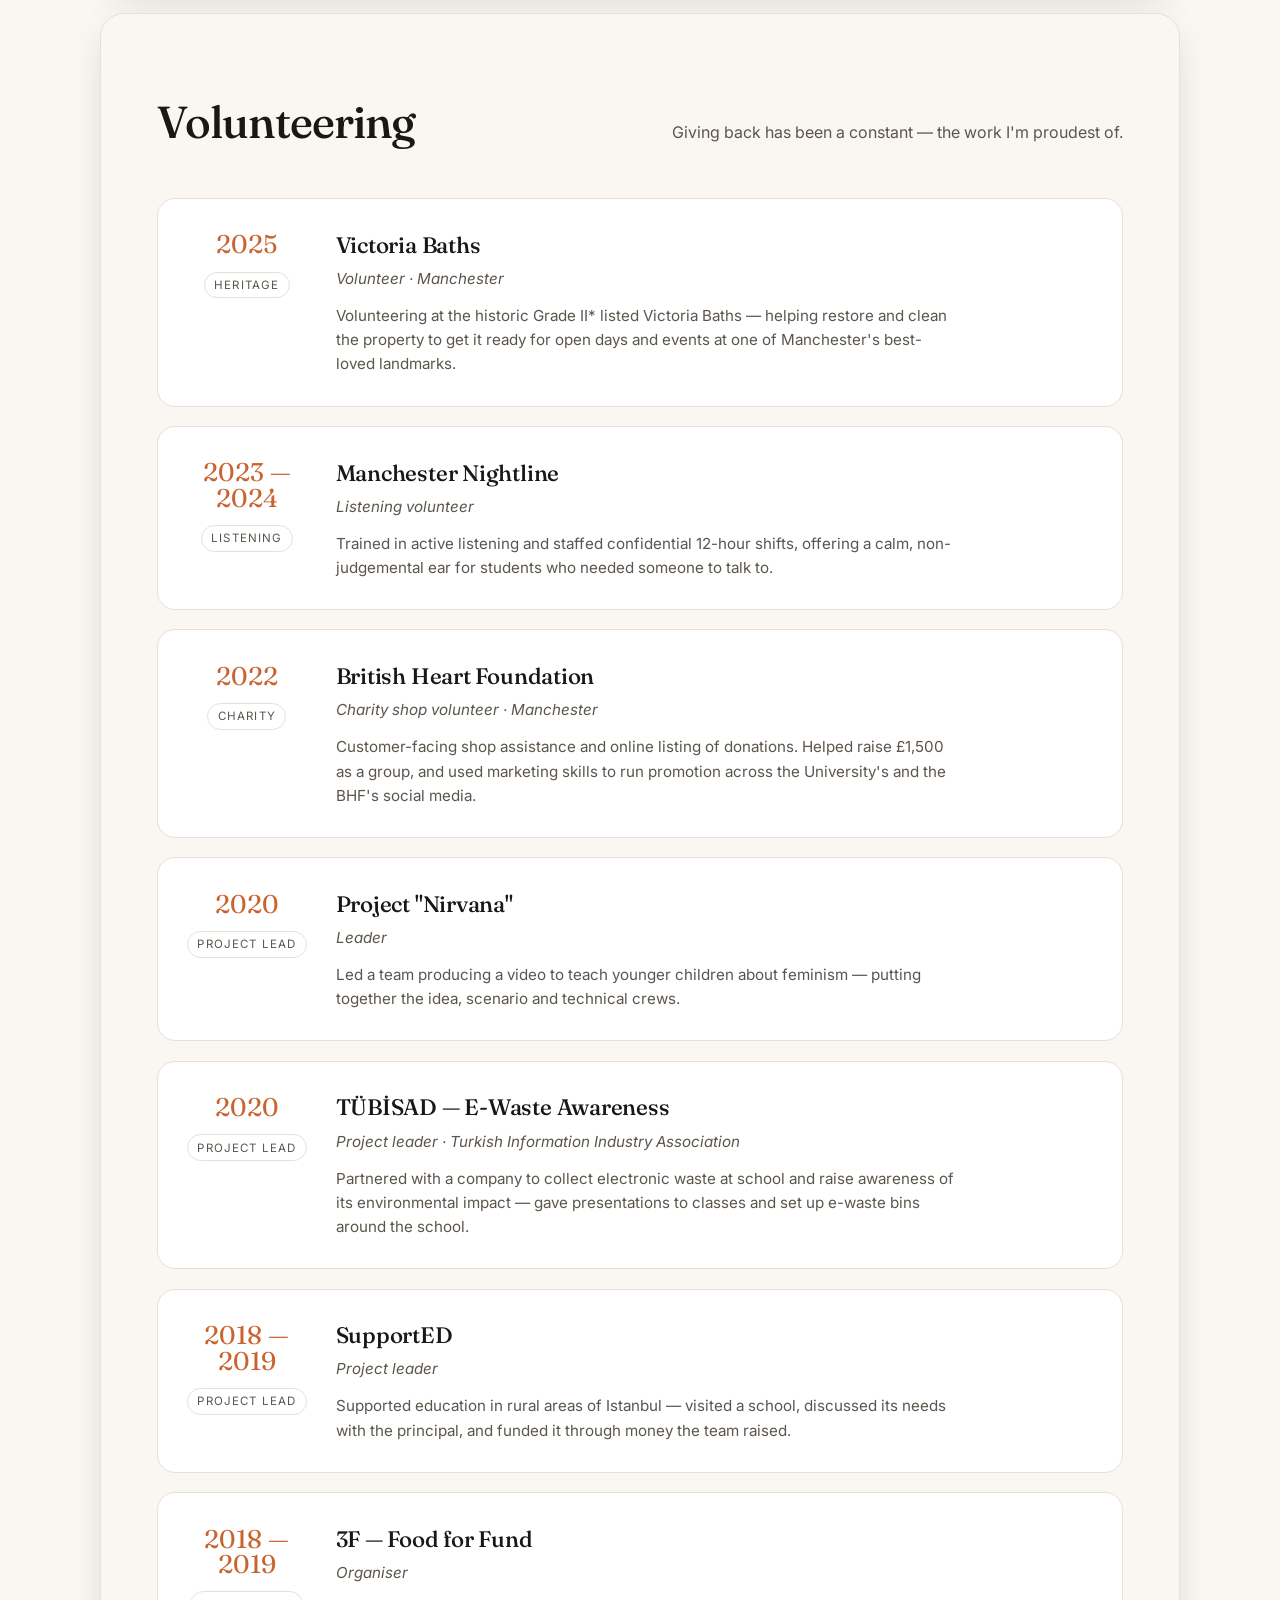
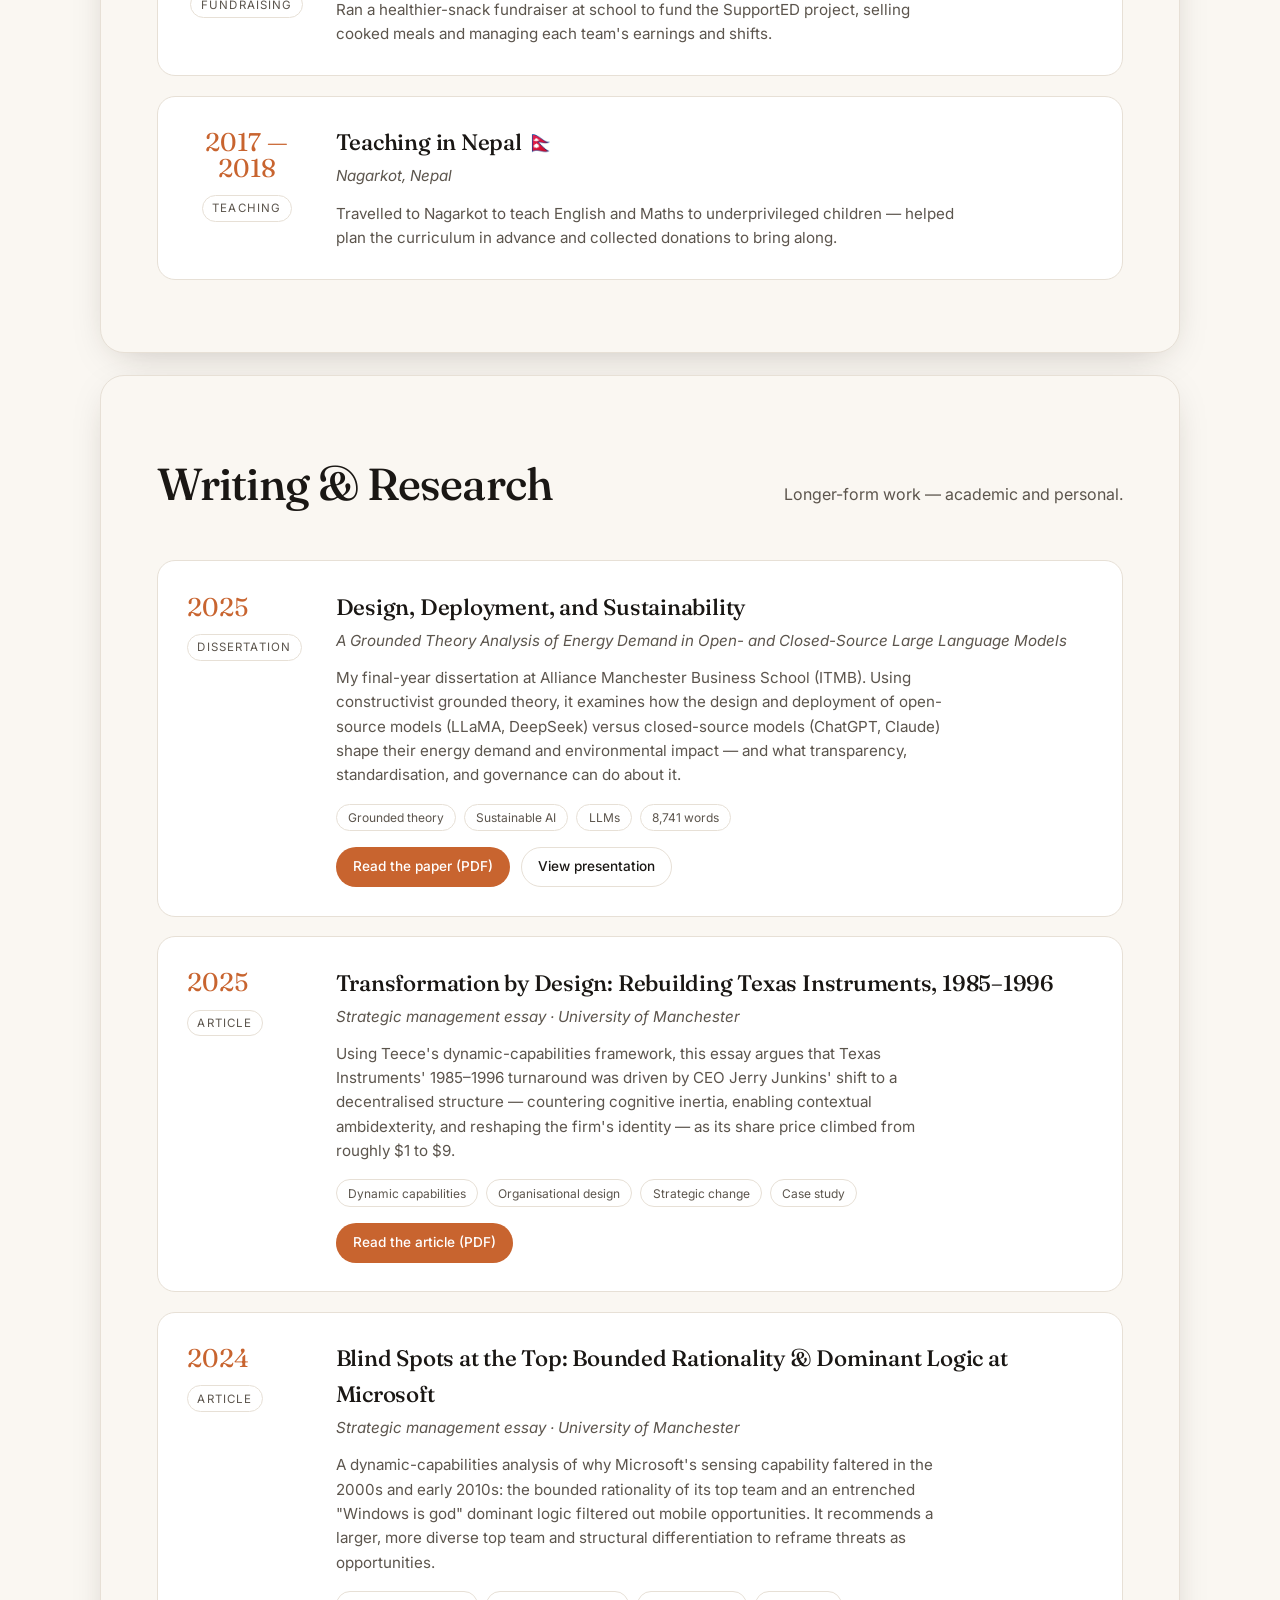
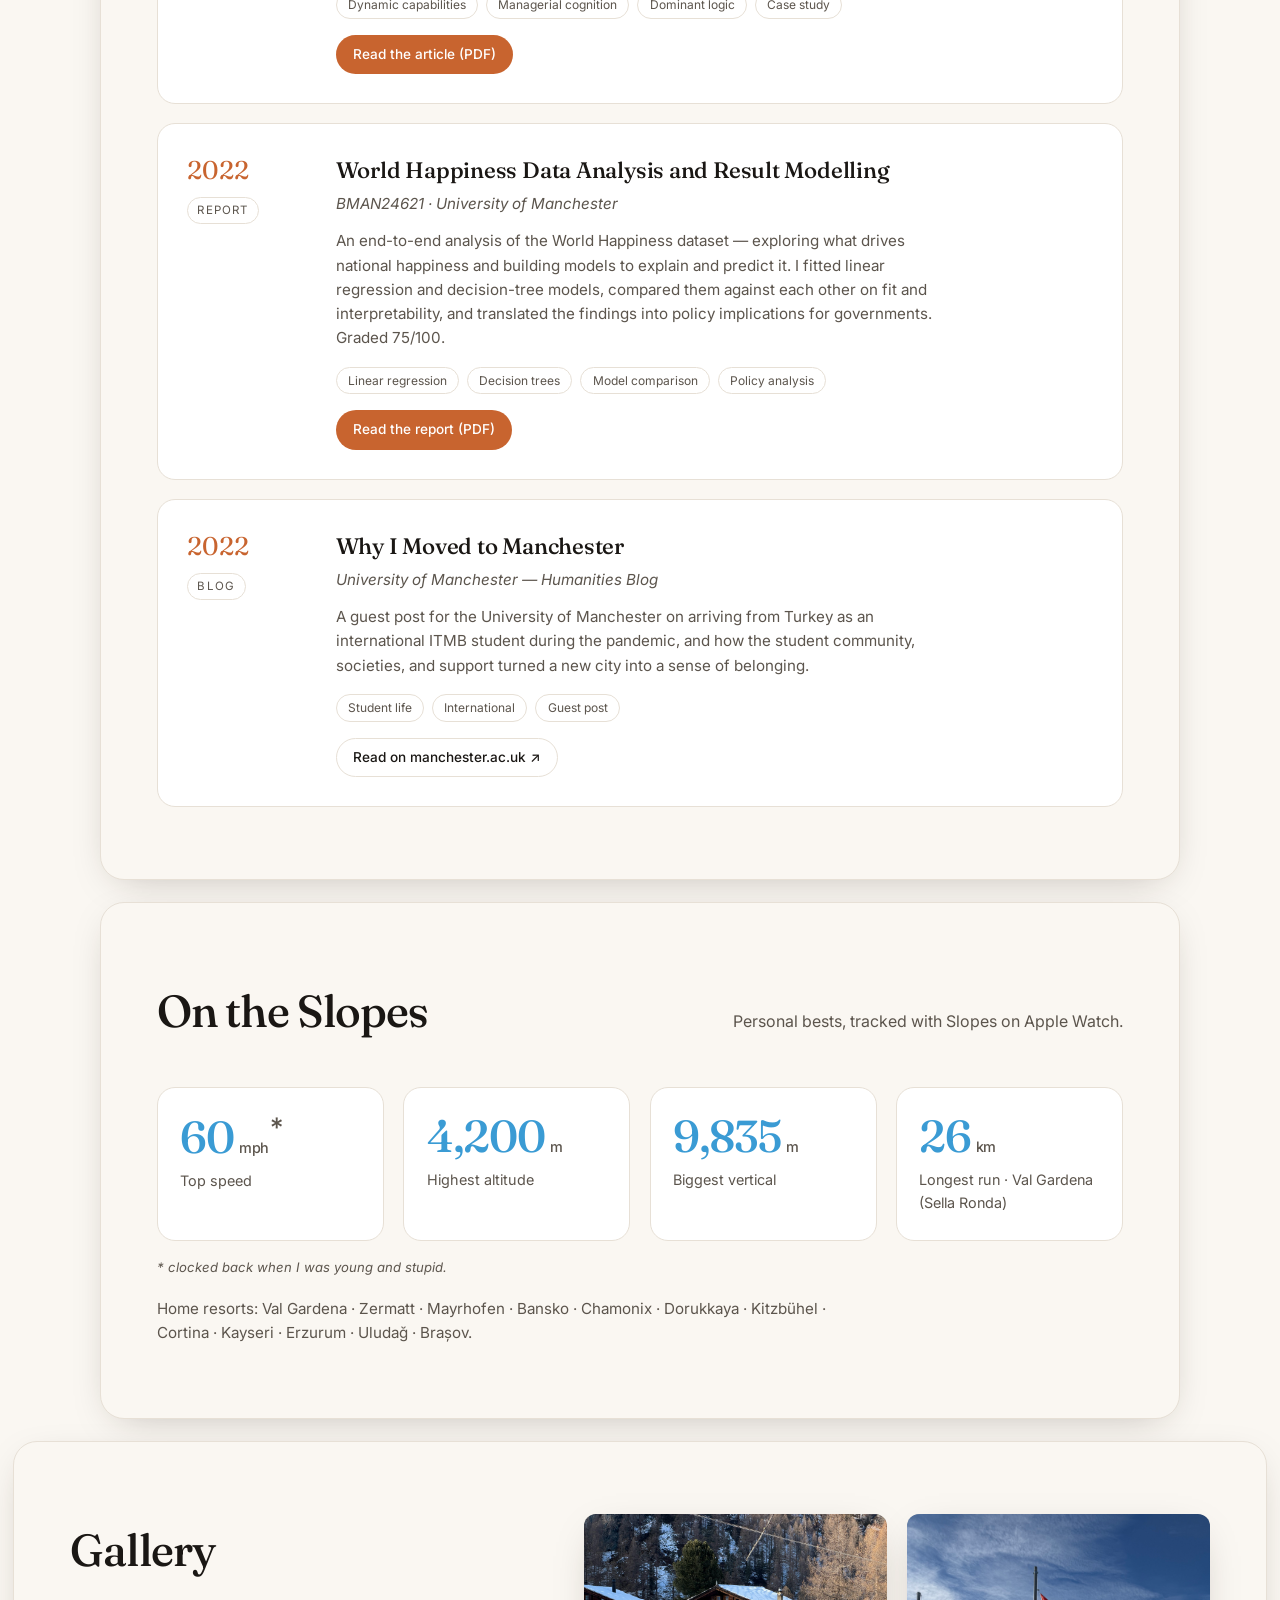
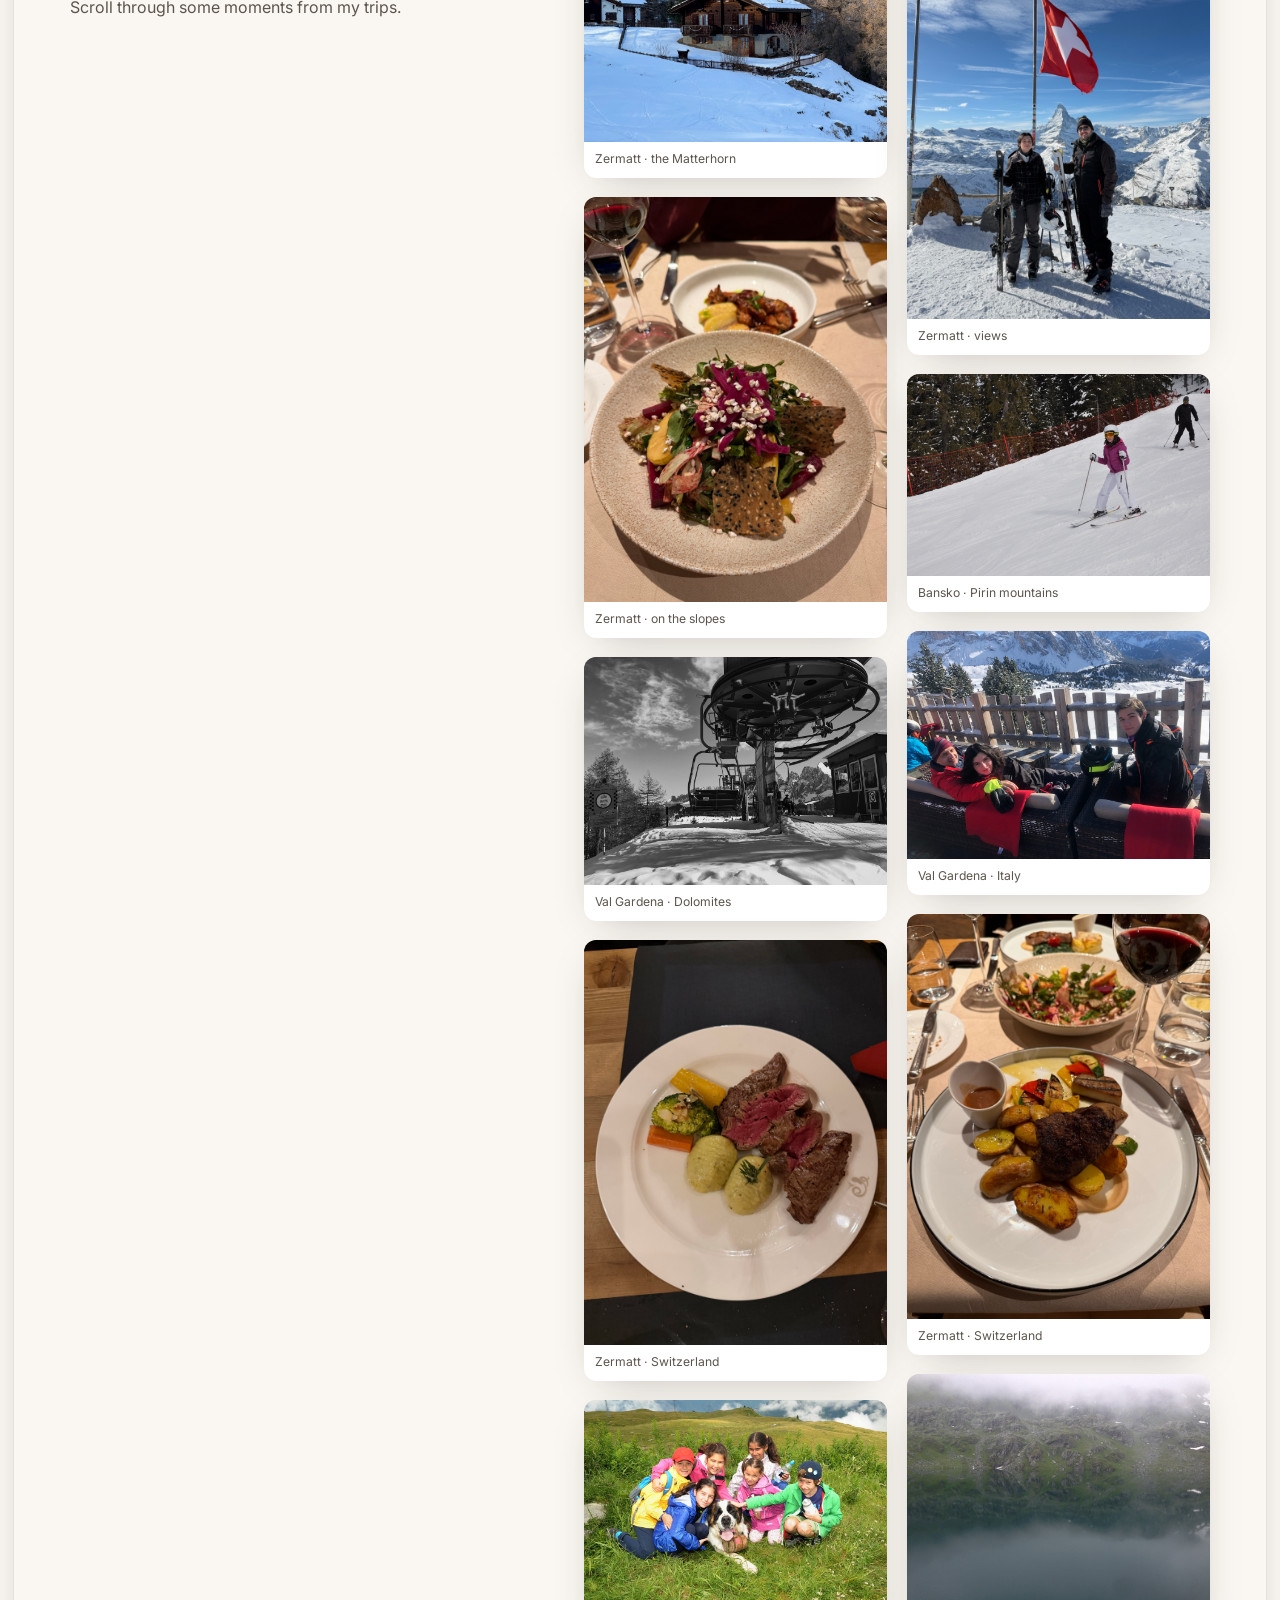
==== commit c565c571: "Order Writing & Research chronologically (newest first)" ====
--- a/index.html
+++ b/index.html
@@ -628,6 +628,48 @@
 
       <article class="writing__item">
         <div class="writing__meta">
+          <span class="writing__year">2025</span>
+          <span class="writing__kind">Article</span>
+        </div>
+        <div class="writing__body">
+          <h3 class="writing__title">Transformation by Design: Rebuilding Texas Instruments, 1985–1996</h3>
+          <p class="writing__subtitle">Strategic management essay · University of Manchester</p>
+          <p class="writing__desc">
+            Using Teece's dynamic-capabilities framework, this essay argues that Texas Instruments'
+            1985–1996 turnaround was driven by CEO Jerry Junkins' shift to a decentralised structure —
+            countering cognitive inertia, enabling contextual ambidexterity, and reshaping the firm's
+            identity — as its share price climbed from roughly $1 to $9.
+          </p>
+          <p class="writing__tags"><span>Dynamic capabilities</span><span>Organisational design</span><span>Strategic change</span><span>Case study</span></p>
+          <div class="writing__links">
+            <a href="writing/YasminSapoglu-TexasInstruments-Transformation.pdf" target="_blank" rel="noopener" class="btn btn--primary btn--sm">Read the article (PDF)</a>
+          </div>
+        </div>
+      </article>
+
+      <article class="writing__item">
+        <div class="writing__meta">
+          <span class="writing__year">2024</span>
+          <span class="writing__kind">Article</span>
+        </div>
+        <div class="writing__body">
+          <h3 class="writing__title">Blind Spots at the Top: Bounded Rationality &amp; Dominant Logic at Microsoft</h3>
+          <p class="writing__subtitle">Strategic management essay · University of Manchester</p>
+          <p class="writing__desc">
+            A dynamic-capabilities analysis of why Microsoft's sensing capability faltered in the 2000s
+            and early 2010s: the bounded rationality of its top team and an entrenched "Windows is god"
+            dominant logic filtered out mobile opportunities. It recommends a larger, more diverse top
+            team and structural differentiation to reframe threats as opportunities.
+          </p>
+          <p class="writing__tags"><span>Dynamic capabilities</span><span>Managerial cognition</span><span>Dominant logic</span><span>Case study</span></p>
+          <div class="writing__links">
+            <a href="writing/YasminSapoglu-Microsoft-DominantLogic.pdf" target="_blank" rel="noopener" class="btn btn--primary btn--sm">Read the article (PDF)</a>
+          </div>
+        </div>
+      </article>
+
+      <article class="writing__item">
+        <div class="writing__meta">
           <span class="writing__year">2022</span>
           <span class="writing__kind">Report</span>
         </div>
@@ -643,48 +685,6 @@
           <p class="writing__tags"><span>Linear regression</span><span>Decision trees</span><span>Model comparison</span><span>Policy analysis</span></p>
           <div class="writing__links">
             <a href="writing/YasminSapoglu-BusinessDataAnalytics.pdf" target="_blank" rel="noopener" class="btn btn--primary btn--sm">Read the report (PDF)</a>
-          </div>
-        </div>
-      </article>
-
-      <article class="writing__item">
-        <div class="writing__meta">
-          <span class="writing__year">2025</span>
-          <span class="writing__kind">Article</span>
-        </div>
-        <div class="writing__body">
-          <h3 class="writing__title">Transformation by Design: Rebuilding Texas Instruments, 1985–1996</h3>
-          <p class="writing__subtitle">Strategic management essay · University of Manchester</p>
-          <p class="writing__desc">
-            Using Teece's dynamic-capabilities framework, this essay argues that Texas Instruments'
-            1985–1996 turnaround was driven by CEO Jerry Junkins' shift to a decentralised structure —
-            countering cognitive inertia, enabling contextual ambidexterity, and reshaping the firm's
-            identity — as its share price climbed from roughly $1 to $9.
-          </p>
-          <p class="writing__tags"><span>Dynamic capabilities</span><span>Organisational design</span><span>Strategic change</span><span>Case study</span></p>
-          <div class="writing__links">
-            <a href="writing/YasminSapoglu-TexasInstruments-Transformation.pdf" target="_blank" rel="noopener" class="btn btn--primary btn--sm">Read the article (PDF)</a>
-          </div>
-        </div>
-      </article>
-
-      <article class="writing__item">
-        <div class="writing__meta">
-          <span class="writing__year">2024</span>
-          <span class="writing__kind">Article</span>
-        </div>
-        <div class="writing__body">
-          <h3 class="writing__title">Blind Spots at the Top: Bounded Rationality &amp; Dominant Logic at Microsoft</h3>
-          <p class="writing__subtitle">Strategic management essay · University of Manchester</p>
-          <p class="writing__desc">
-            A dynamic-capabilities analysis of why Microsoft's sensing capability faltered in the 2000s
-            and early 2010s: the bounded rationality of its top team and an entrenched "Windows is god"
-            dominant logic filtered out mobile opportunities. It recommends a larger, more diverse top
-            team and structural differentiation to reframe threats as opportunities.
-          </p>
-          <p class="writing__tags"><span>Dynamic capabilities</span><span>Managerial cognition</span><span>Dominant logic</span><span>Case study</span></p>
-          <div class="writing__links">
-            <a href="writing/YasminSapoglu-Microsoft-DominantLogic.pdf" target="_blank" rel="noopener" class="btn btn--primary btn--sm">Read the article (PDF)</a>
           </div>
         </div>
       </article>
@@ -888,7 +888,7 @@
   <div id="gtip" class="gtip"></div>
 
   <!-- Scripts -->
-  <script src="js/main.js?v=12"></script>
+  <script src="js/main.js?v=14"></script>
   <script src="js/feed.js?v=1"></script>
   <script src="js/hobbies.js?v=7"></script>
 </body>
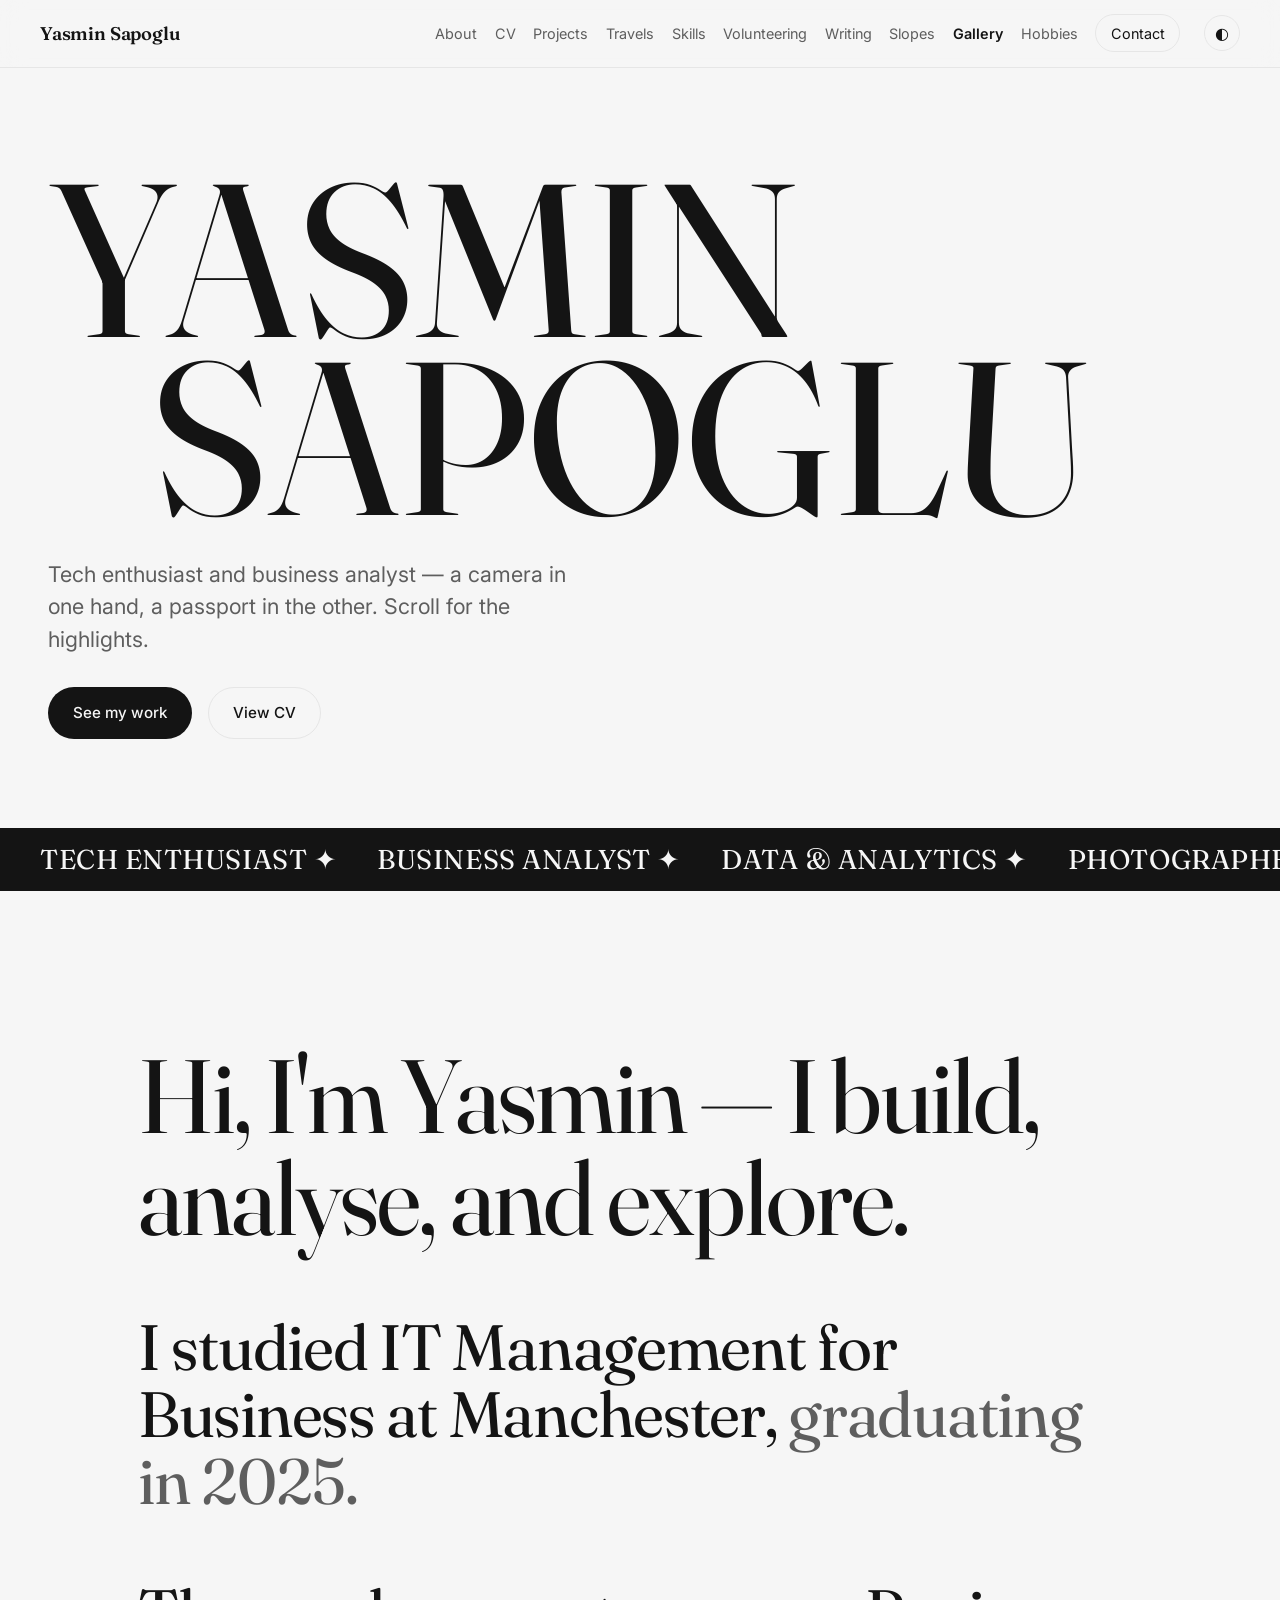
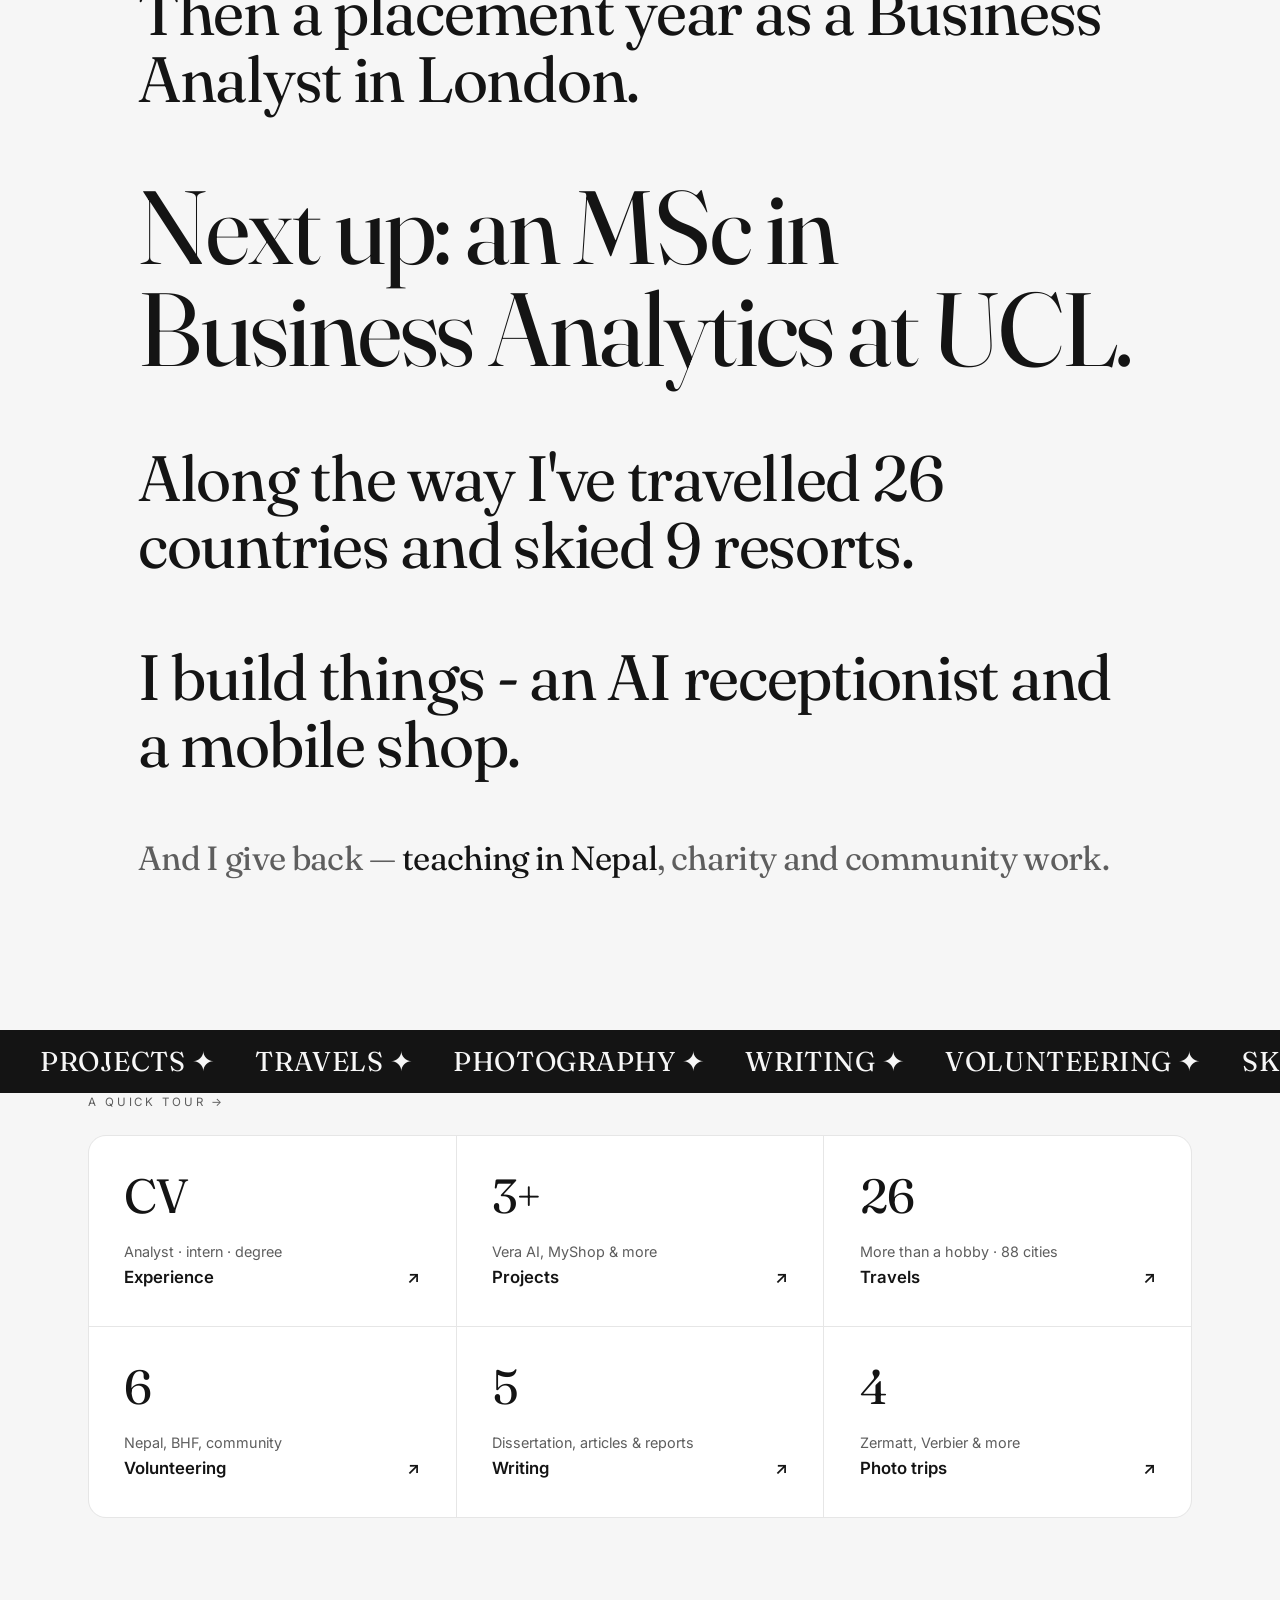
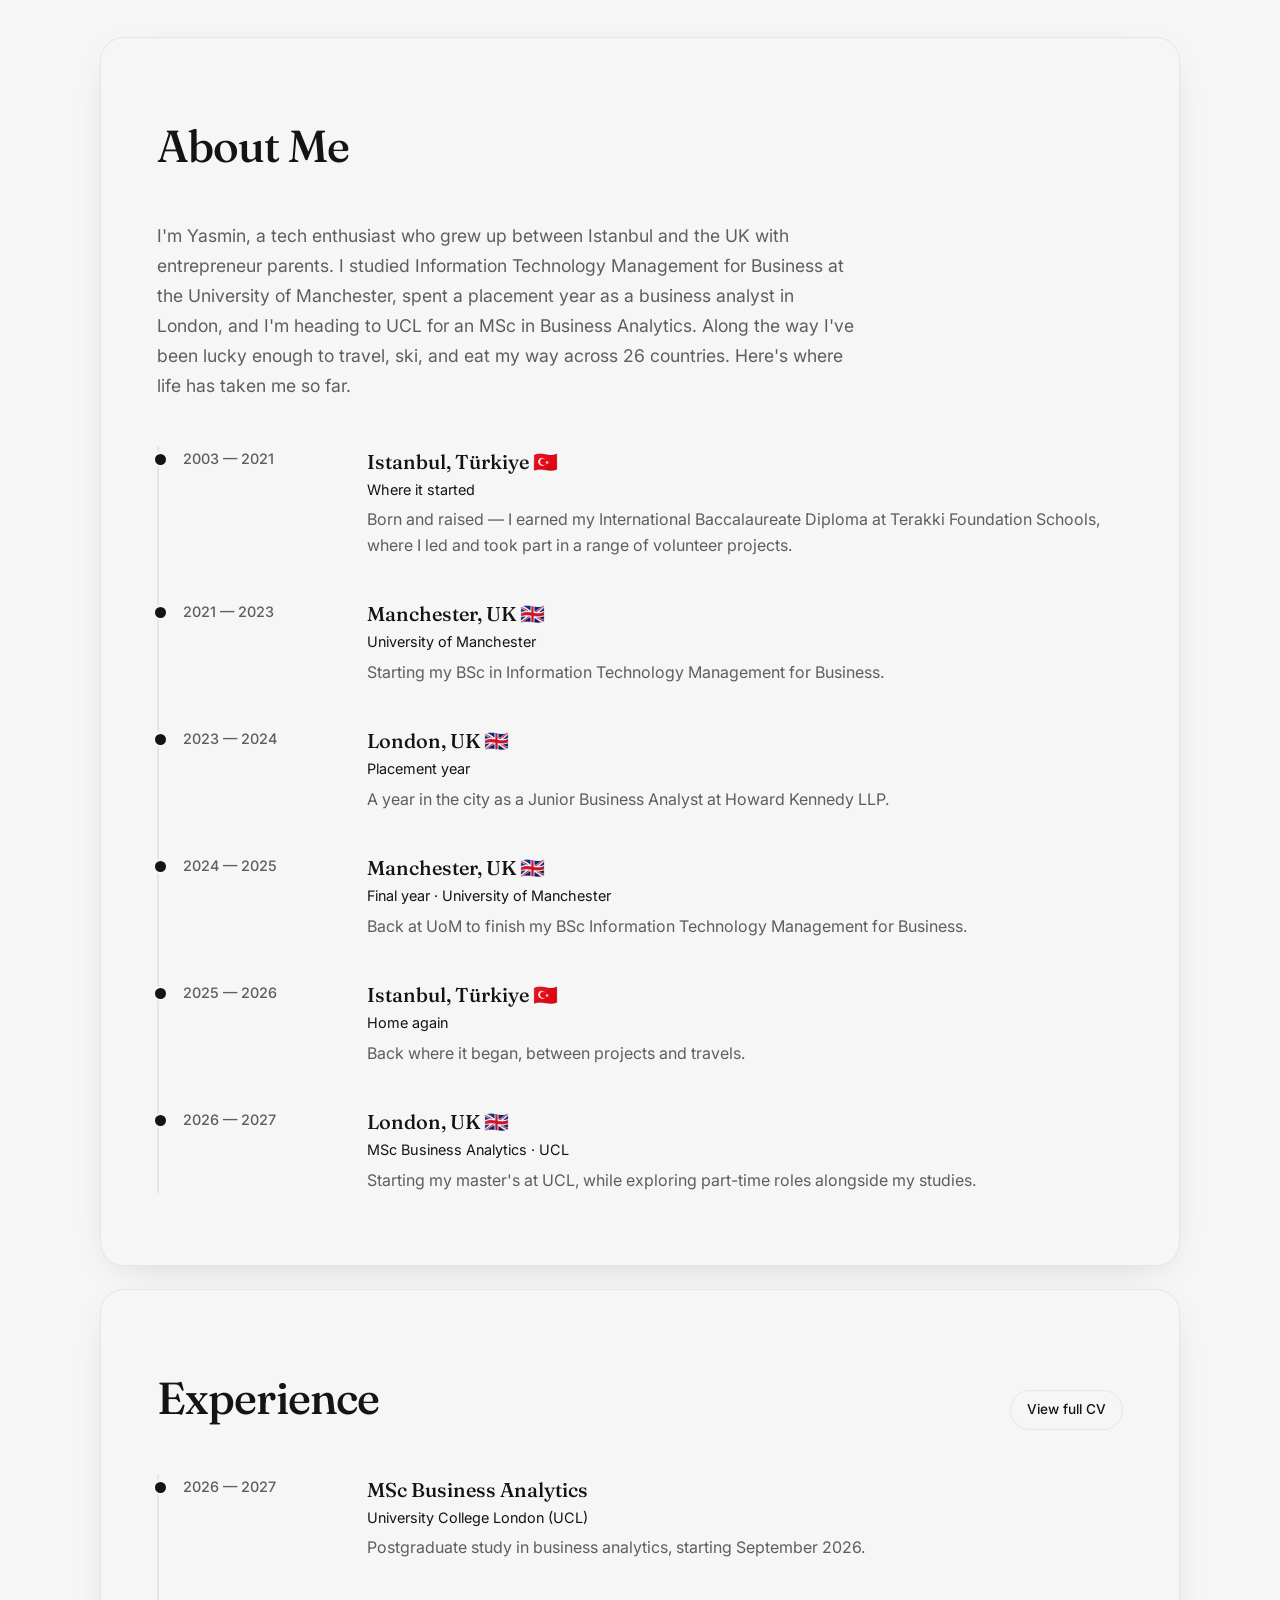
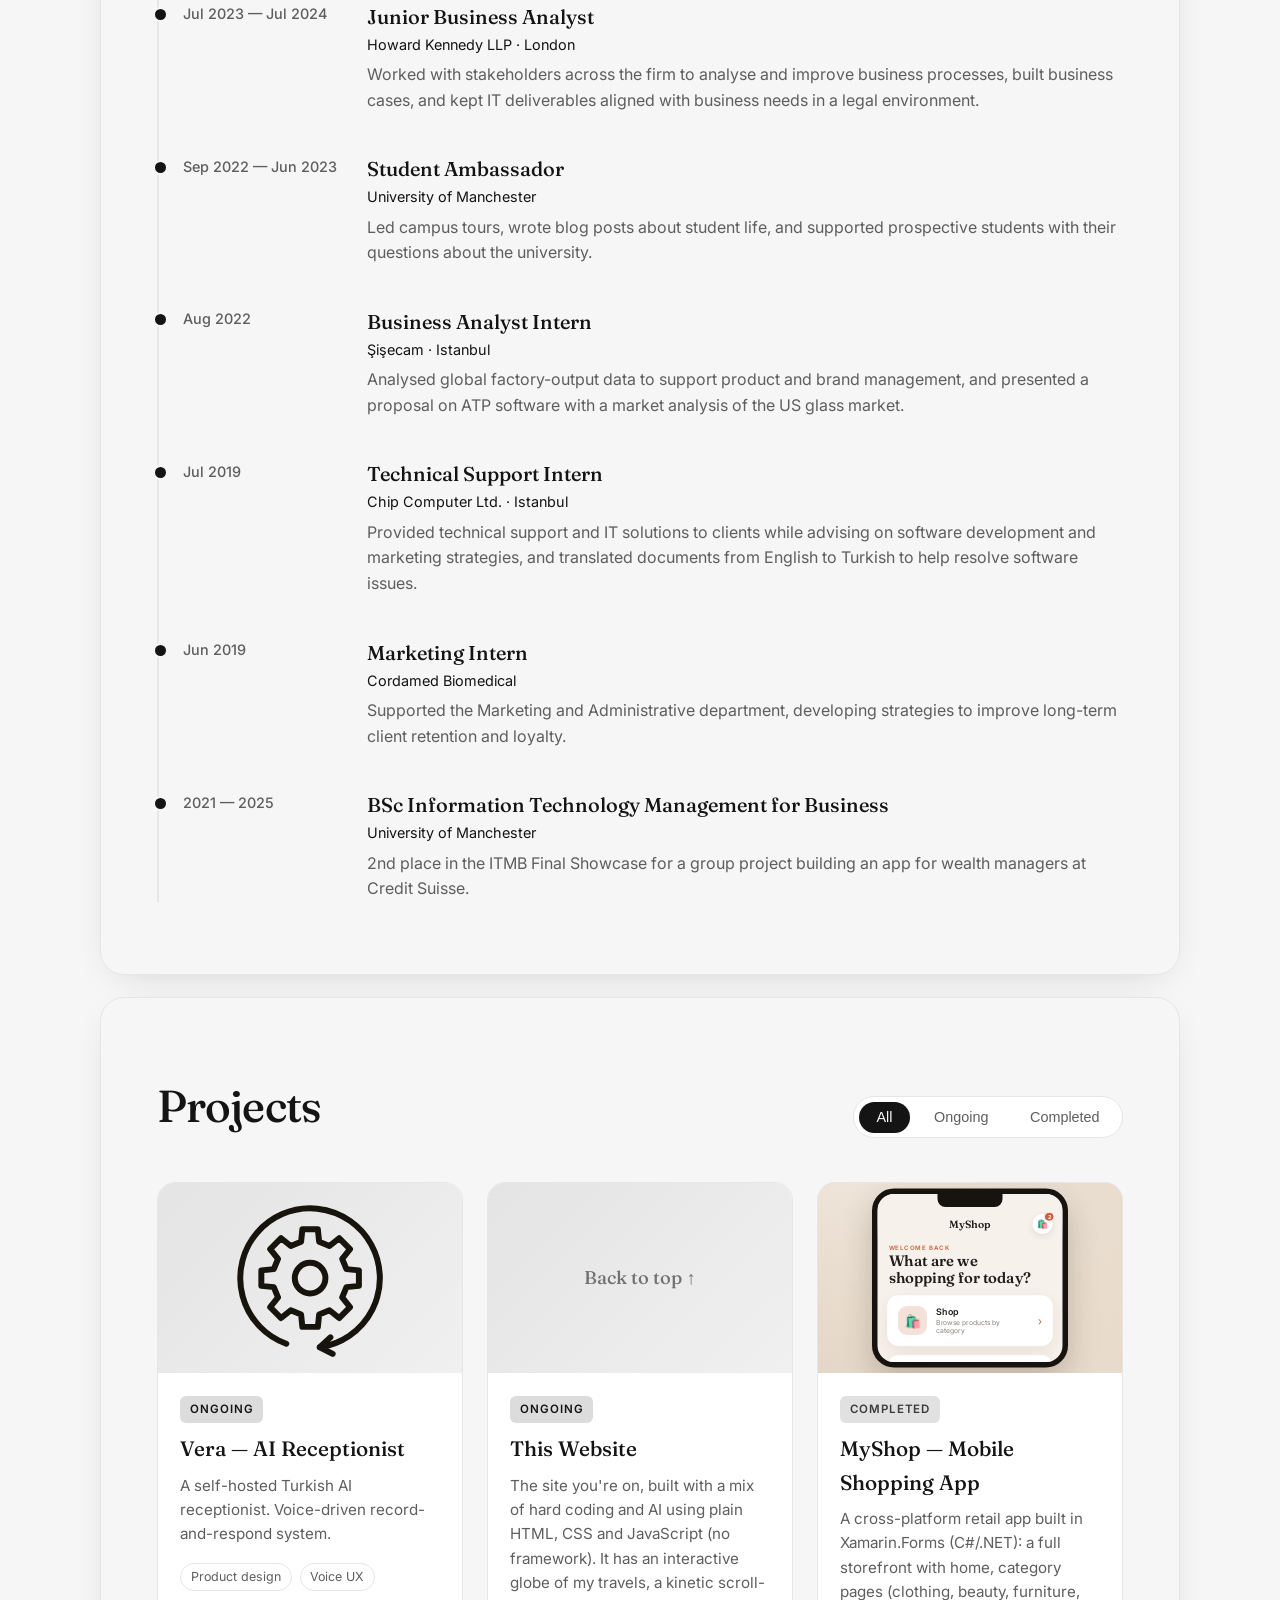
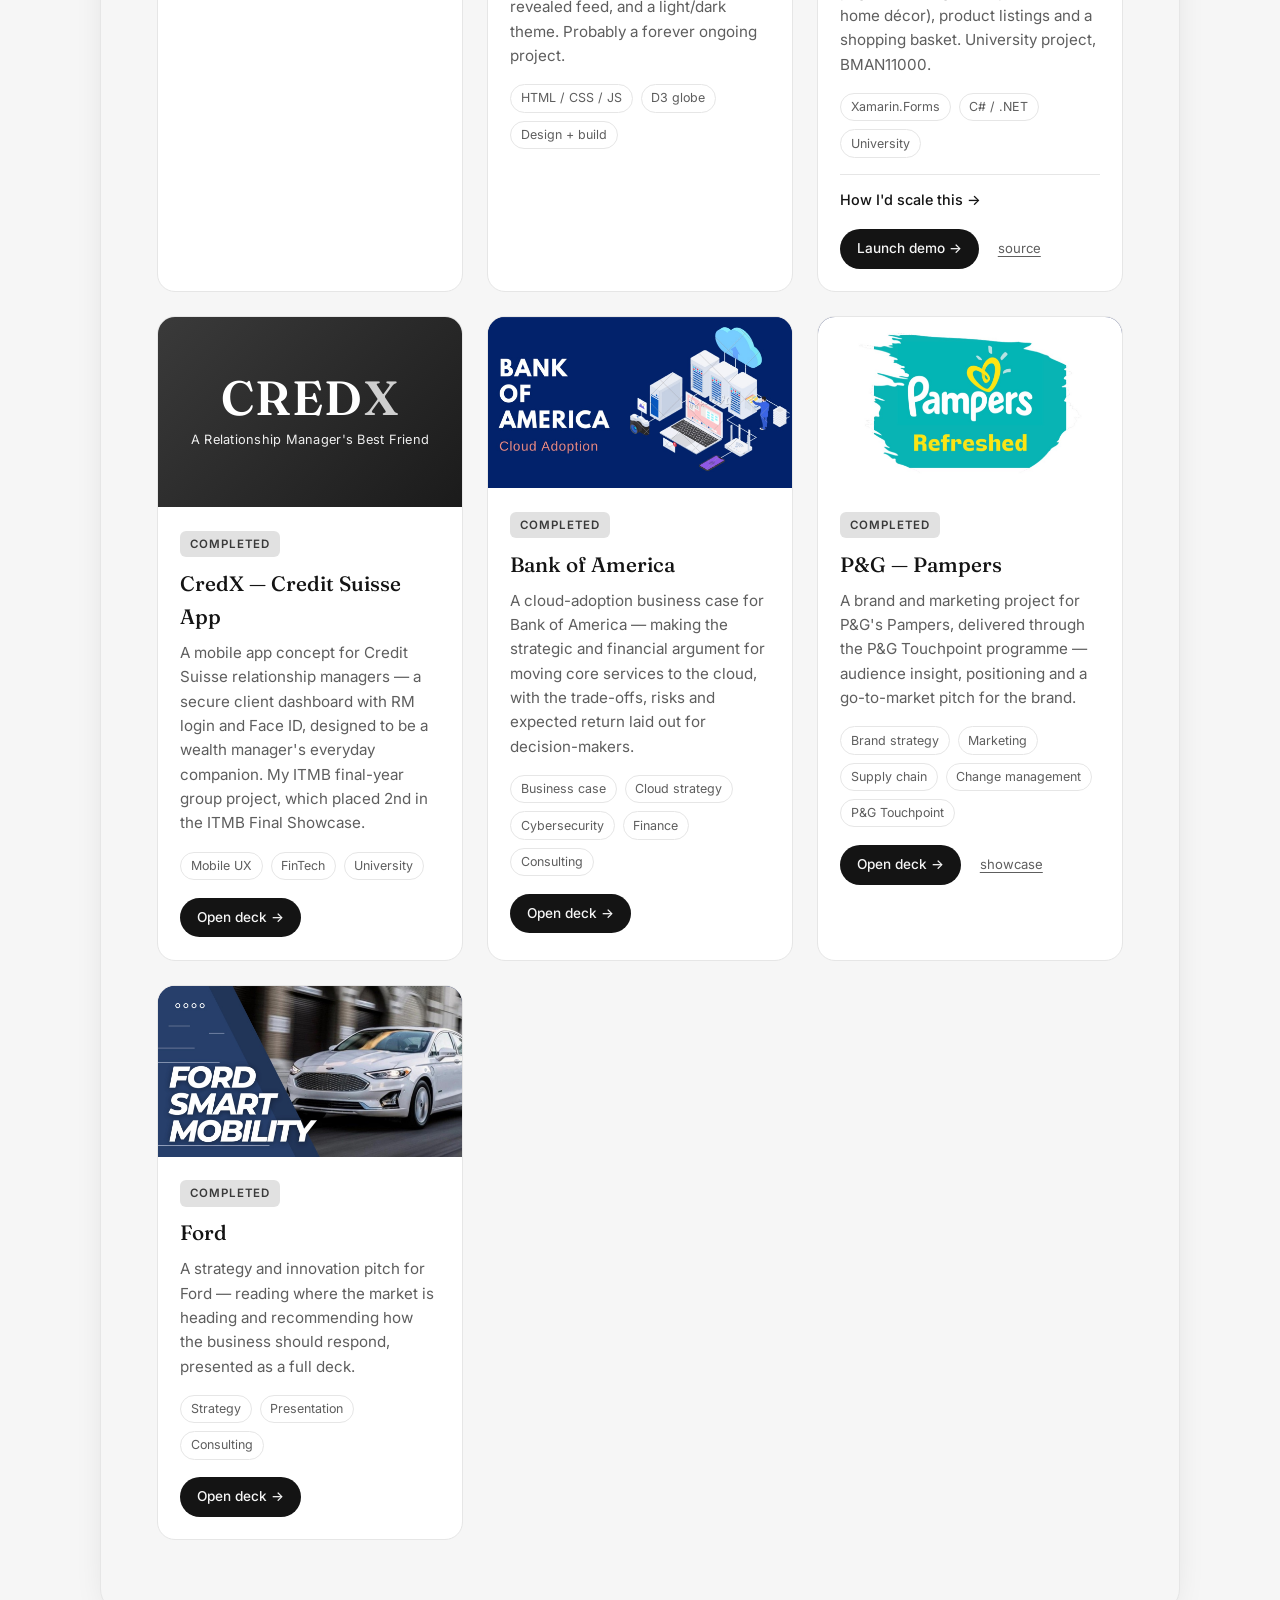
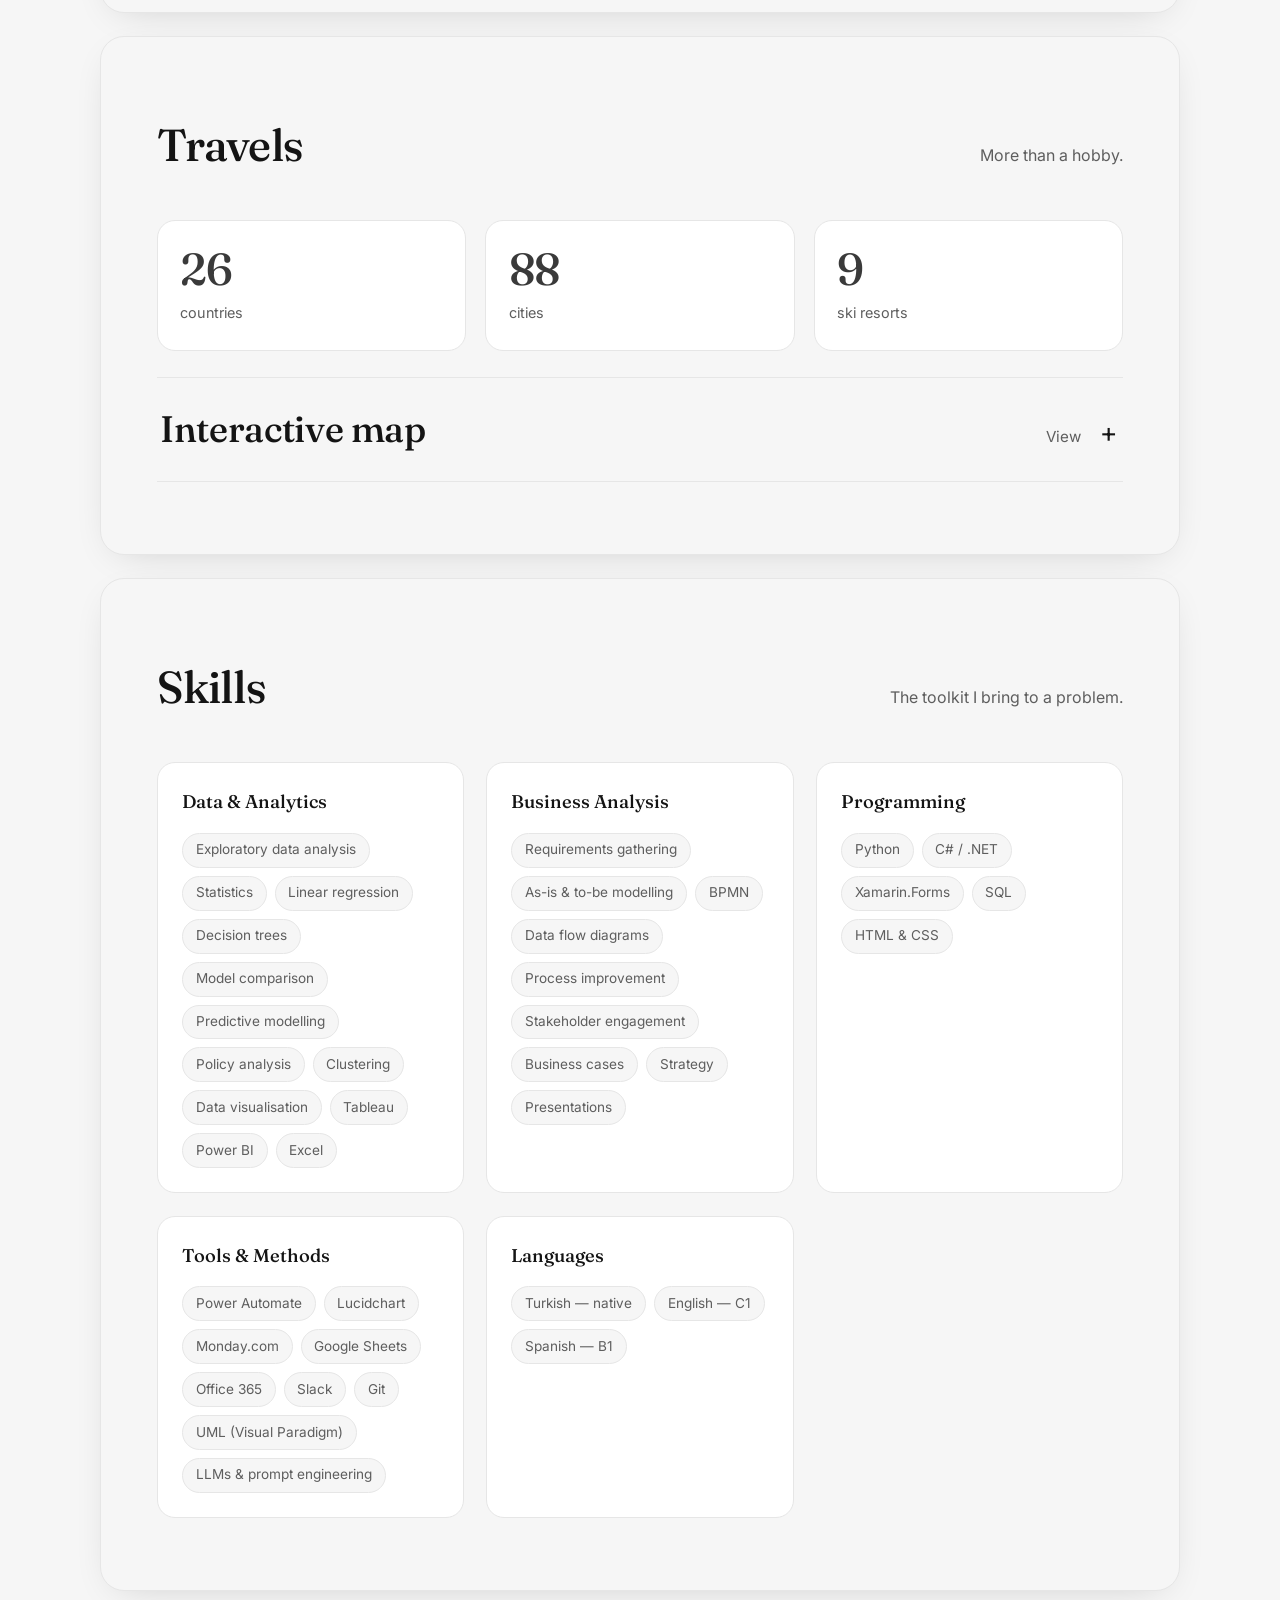
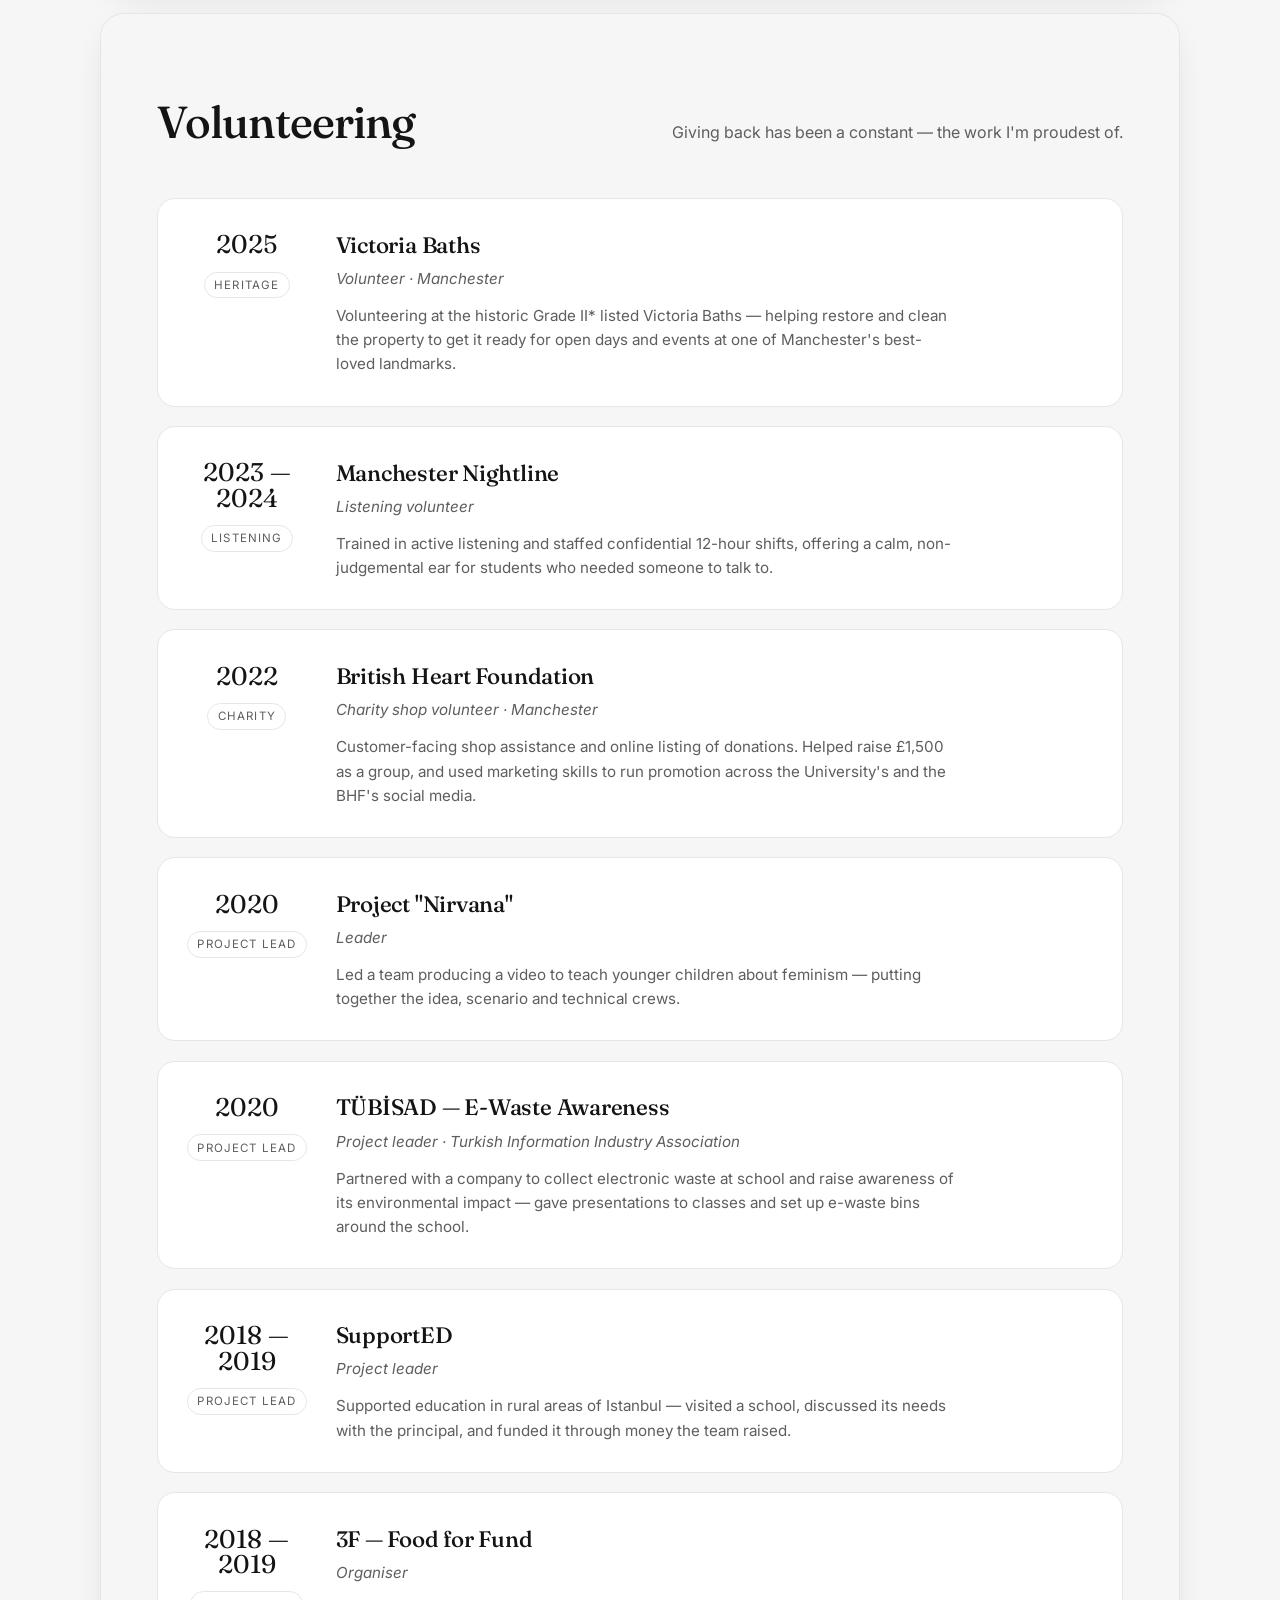
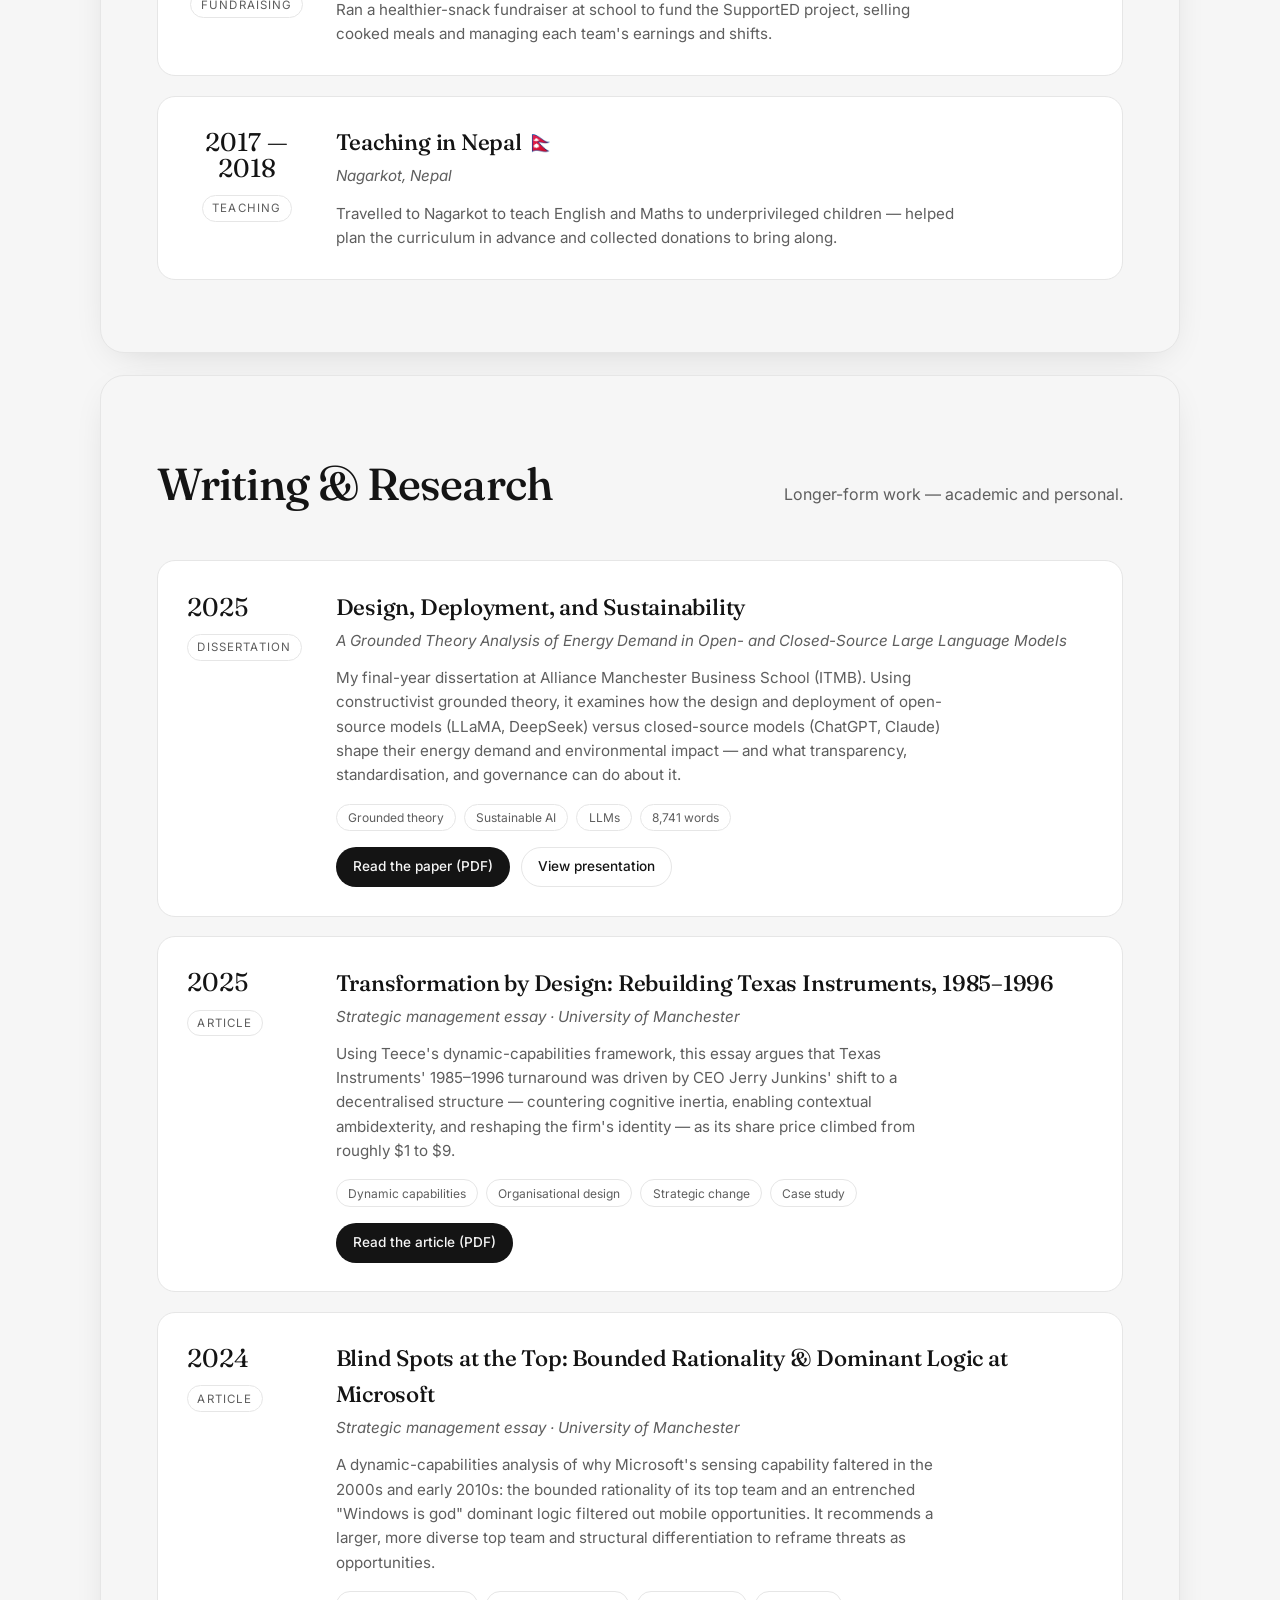
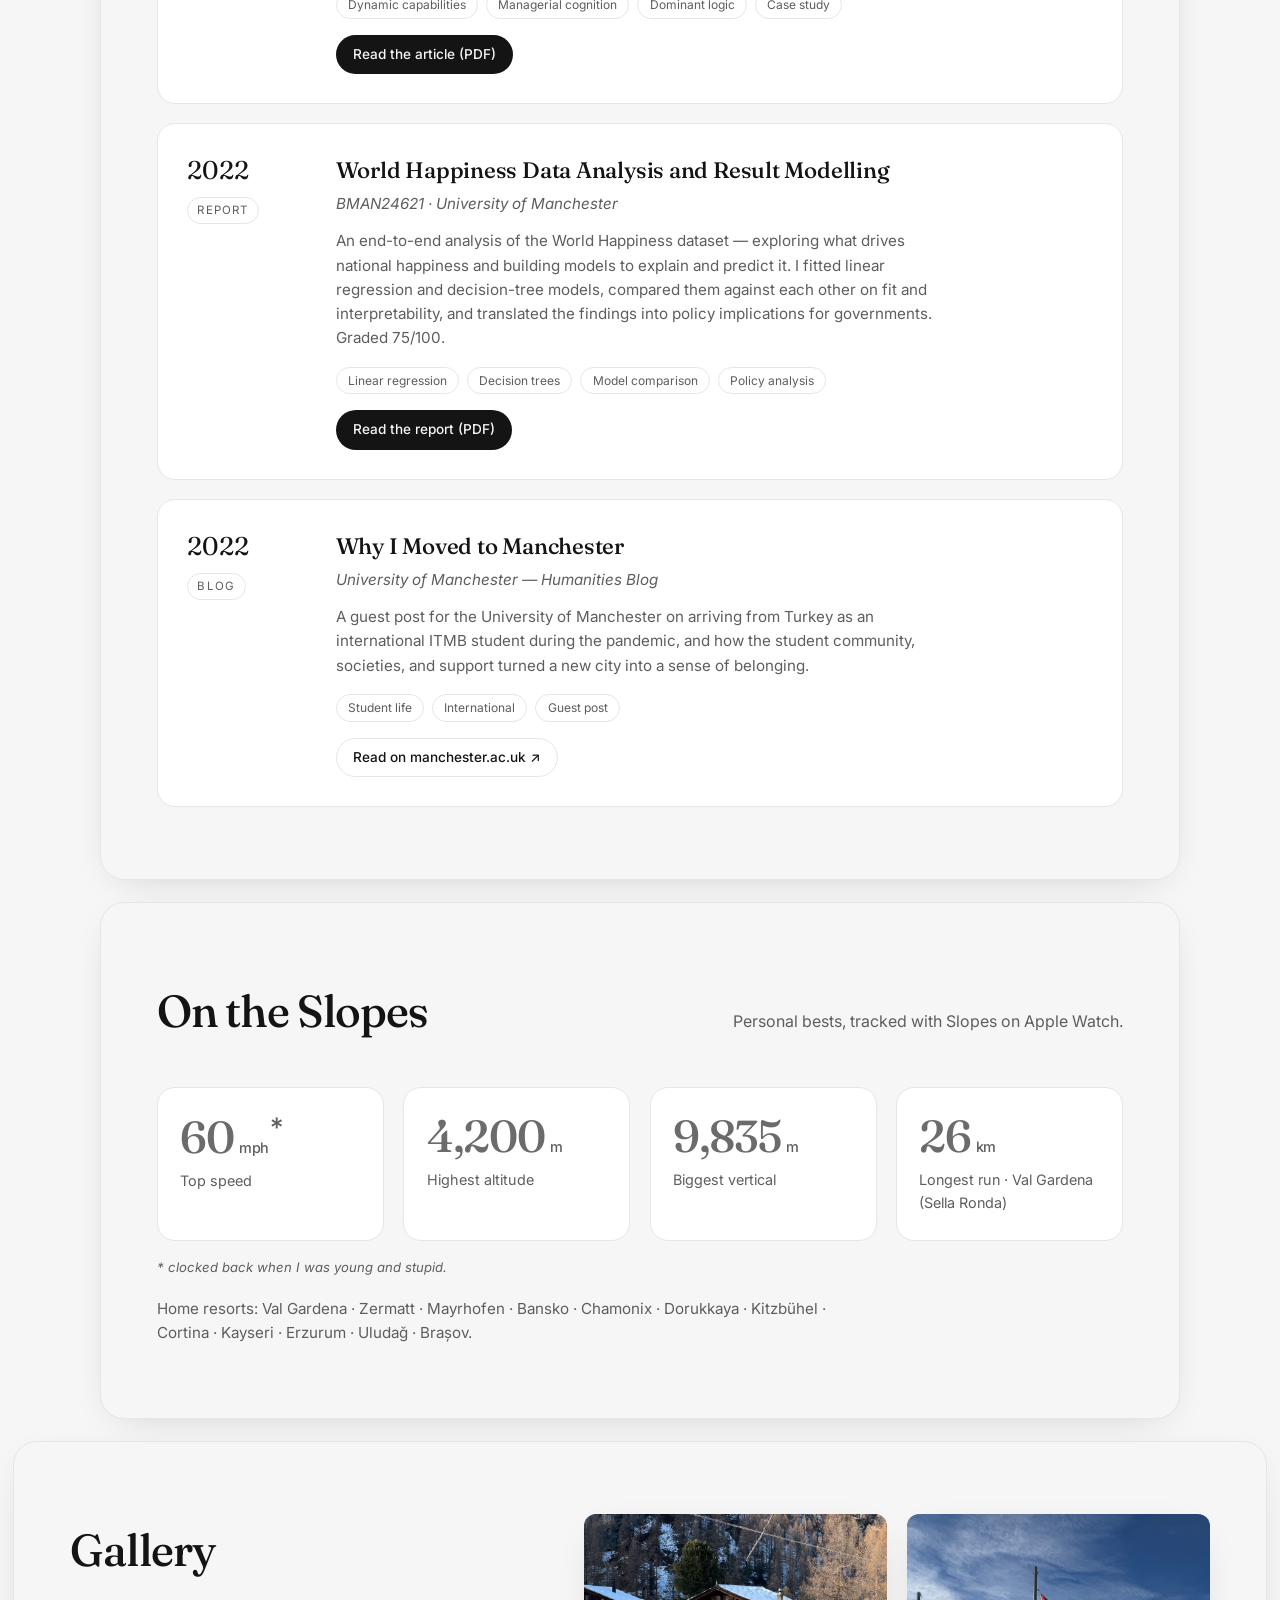
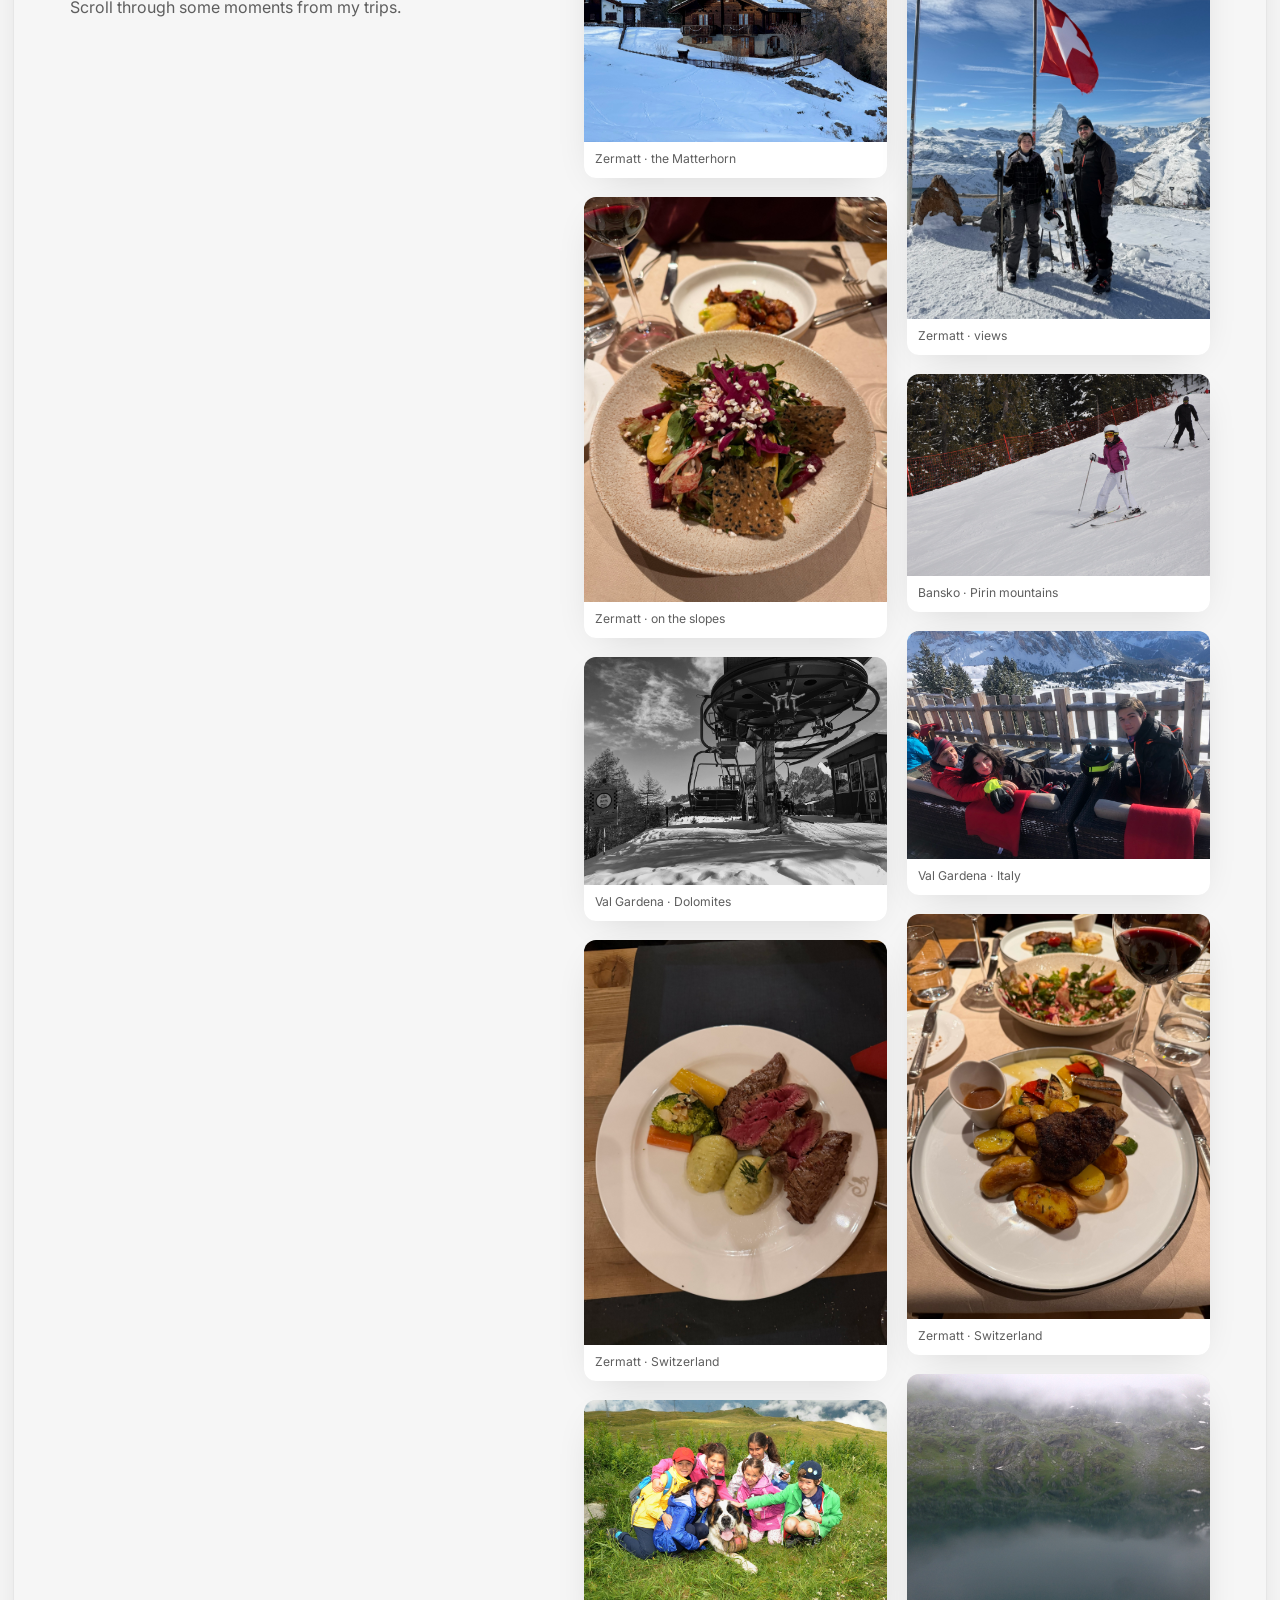
==== commit d2be43bb: "Black and White Colour change to black and white" ====
--- a/index.html
+++ b/index.html
@@ -12,9 +12,9 @@
   <link href="https://fonts.googleapis.com/css2?family=Fraunces:opsz,wght@9..144,400;9..144,500;9..144,600&family=Inter:wght@400;500;600&display=swap" rel="stylesheet" />
 
 
-  <link rel="stylesheet" href="css/style.css?v=18" />
+  <link rel="stylesheet" href="css/style.css?v=19" />
   <link rel="stylesheet" href="css/feed.css?v=4" />
-  <link rel="stylesheet" href="css/globe.css?v=4" />
+  <link rel="stylesheet" href="css/globe.css?v=5" />
 </head>
 <body>
   <!-- ===== NAV ===== -->
@@ -246,7 +246,7 @@
     <div class="cards" id="projectGrid">
       <!-- Ongoing -->
       <article class="card" data-status="ongoing">
-        <div class="card__media card__media--icon" style="--tint:#e8d8c4">
+        <div class="card__media card__media--icon" style="--tint:#e4e4e4">
           <svg viewBox="0 0 200 200" role="img" aria-label="Vera — always-on automated process">
             <path class="ci-line" d="M72 177.1 A82 82 0 1 1 111.4 181.2" />
             <path class="ci-line" d="M123.8 169.6 L111.4 181.2 L126.5 188.9" />
@@ -263,7 +263,7 @@
       </article>
 
       <article class="card" data-status="ongoing">
-        <a class="card__media card__media--top" href="#top" style="--tint:#d9cfe6" aria-label="Back to the top of the page"><span>Back to top ↑</span></a>
+        <a class="card__media card__media--top" href="#top" style="--tint:#e4e4e4" aria-label="Back to the top of the page"><span>Back to top ↑</span></a>
         <div class="card__body">
           <span class="tag tag--ongoing">Ongoing</span>
           <h3 class="card__title">This Website</h3>
@@ -380,8 +380,8 @@
         <div class="hobbyacc__body">
           <div id="globe" class="globe"></div>
           <div class="glegend">
-            <span><span class="gdot" style="background:#ef7f2e"></span> Travel</span>
-            <span><span class="gdot" style="background:#eaf2ff"></span> Skiing</span>
+            <span><span class="gdot" style="background:#232323"></span> Travel</span>
+            <span><span class="gdot" style="background:#6f6f6f"></span> Skiing</span>
           </div>
           <p class="ghint">City lights scale with population · drag to spin · dashed lines are flights</p>
         </div>
@@ -888,7 +888,7 @@
   <div id="gtip" class="gtip"></div>
 
   <!-- Scripts -->
-  <script src="js/main.js?v=14"></script>
+  <script src="js/main.js?v=15"></script>
   <script src="js/feed.js?v=1"></script>
   <script src="js/hobbies.js?v=7"></script>
 </body>
--- a/css/style.css
+++ b/css/style.css
@@ -3,26 +3,28 @@
    Design tokens
    ============================================================ */
 :root {
-  --bg:        #faf7f2;
+  --bg:        #f6f6f6;
   --bg-elev:   #ffffff;
-  --ink:       #1a1714;
-  --ink-soft:  #5c554d;
-  --line:      #e7e0d6;
-  --accent:    #c8642f;   /* warm terracotta */
-  --accent-2:  #2f6ec8;   /* travel blue */
-  --ski:       #3a9bd4;   /* ski cyan */
-  --shadow:    0 10px 40px -18px rgba(40,30,20,.35);
+  --ink:       #141414;
+  --ink-soft:  #5e5e5e;
+  --line:      #e6e6e6;
+  --accent:    #141414;   /* black & white: accent = ink */
+  --accent-2:  #3a3a3a;   /* dark grey */
+  --ski:       #6b6b6b;   /* mid grey */
+  --shadow:    0 10px 40px -18px rgba(0,0,0,.20);
   --radius:    18px;
   --maxw:      1080px;
   --maxw-wide: 1280px;
 }
 :root[data-theme="dark"] {
-  --bg:        #14110e;
-  --bg-elev:   #1e1a16;
-  --ink:       #f4efe8;
-  --ink-soft:  #b3a99d;
-  --line:      #2c2620;
-  --accent:    #e8824a;
+  --bg:        #0f0f0f;
+  --bg-elev:   #1a1a1a;
+  --ink:       #f4f4f4;
+  --ink-soft:  #a6a6a6;
+  --line:      #2a2a2a;
+  --accent:    #f4f4f4;
+  --accent-2:  #dcdcdc;
+  --ski:       #a6a6a6;
   --shadow:    0 10px 40px -16px rgba(0,0,0,.6);
 }
 
@@ -58,7 +60,7 @@
   border: 1px solid var(--line); padding: .4rem .9rem; border-radius: 999px;
   color: var(--ink) !important;
 }
-.nav__cta:hover { background: var(--accent); color: #fff !important; border-color: var(--accent); }
+.nav__cta:hover { background: var(--accent); color: var(--bg) !important; border-color: var(--accent); }
 .nav__toggle { background: none; border: 1px solid var(--line); border-radius: 999px; width: 36px; height: 36px; cursor: pointer; color: var(--ink); font-size: 1rem; }
 
 /* ============================================================ HERO */
@@ -81,7 +83,7 @@
 /* ============================================================ BUTTONS */
 .btn { display: inline-flex; align-items: center; gap: .5rem; padding: .8rem 1.5rem; border-radius: 999px; font-weight: 500; font-size: .95rem; cursor: pointer; transition: transform .2s, background .2s, box-shadow .2s; border: 1px solid transparent; }
 .btn--sm { padding: .5rem 1rem; font-size: .85rem; }
-.btn--primary { background: var(--accent); color: #fff; }
+.btn--primary { background: var(--accent); color: var(--bg); }
 .btn--primary:hover { transform: translateY(-2px); box-shadow: var(--shadow); }
 .btn--ghost { border-color: var(--line); color: var(--ink); }
 .btn--ghost:hover { border-color: var(--accent); color: var(--accent); }
@@ -104,7 +106,7 @@
 /* ============================================================ FILTER */
 .filter { display: flex; gap: .4rem; background: var(--bg-elev); border: 1px solid var(--line); border-radius: 999px; padding: .3rem; }
 .filter__btn { border: none; background: none; padding: .45rem 1.1rem; border-radius: 999px; cursor: pointer; font-size: .9rem; color: var(--ink-soft); transition: .2s; }
-.filter__btn.is-active { background: var(--accent); color: #fff; }
+.filter__btn.is-active { background: var(--accent); color: var(--bg); }
 
 /* ============================================================ CARDS */
 .cards { display: grid; grid-template-columns: repeat(auto-fill, minmax(280px, 1fr)); gap: 1.5rem; }
@@ -135,7 +137,7 @@
 
 /* "Back to top" cover (This Website card) */
 .card__media--top { display: flex; align-items: center; justify-content: center; text-decoration: none; transition: filter .3s; }
-.card__media--top span { font-family: "Fraunces", serif; font-weight: 500; font-size: 1.15rem; color: #5b3fa8; opacity: .85; }
+.card__media--top span { font-family: "Fraunces", serif; font-weight: 500; font-size: 1.15rem; color: var(--ink-soft); opacity: .85; }
 .card:hover .card__media--top span { opacity: 1; }
 
 /* Icon cover (line-art logo, e.g. Vera) */
@@ -155,9 +157,9 @@
 
 /* Branded cover (CredX) */
 .card__brand { aspect-ratio: 16/10; display: flex; flex-direction: column; align-items: center; justify-content: center; gap: .55rem; text-align: center; padding: 1rem; }
-.card__brand--credx { background: linear-gradient(135deg, #7c5cd0, #5b3fa8); }
+.card__brand--credx { background: linear-gradient(135deg, #3a3a3a, #1b1b1b); }
 .card__brand .brandmark { font-family: "Fraunces", serif; font-weight: 600; font-size: clamp(2rem, 8vw, 3rem); letter-spacing: .03em; color: #fff; line-height: 1; }
-.card__brand .brandmark i { color: #f2b134; font-style: normal; }
+.card__brand .brandmark i { color: #cfcfcf; font-style: normal; }
 .card__brand .brandsub { color: rgba(255,255,255,.92); font-size: .8rem; letter-spacing: .02em; }
 
 /* "How I'd scale this" note */
--- a/css/globe.css
+++ b/css/globe.css
@@ -6,11 +6,11 @@
 .globe { width: 100%; max-width: 560px; margin: 0 auto; }
 .globe svg { display: block; width: 100%; height: auto; cursor: grab; touch-action: none; }
 .globe svg:active { cursor: grabbing; }
-.ocean { fill: #a6cae6; stroke: #7aa6c9; }
-.graticule { fill: none; stroke: #ffffff; stroke-width: .5; opacity: .18; }
-.land { fill: #a3bd78; stroke: #86a35d; stroke-width: .4; }
-.lt { stroke: rgba(255, 255, 255, .55); stroke-width: .35; }
-.arc { fill: none; stroke: #c8551f; stroke-width: .8; opacity: .3; stroke-dasharray: 2.5 3; }
+.ocean { fill: #e7e7e7; stroke: #c6c6c6; }
+.graticule { fill: none; stroke: #ffffff; stroke-width: .5; opacity: .45; }
+.land { fill: #bdbdbd; stroke: #a6a6a6; stroke-width: .4; }
+.lt { stroke: rgba(255, 255, 255, .5); stroke-width: .35; }
+.arc { fill: none; stroke: #444444; stroke-width: .8; opacity: .32; stroke-dasharray: 2.5 3; }
 .glegend { display: flex; gap: 1.2rem; justify-content: center; margin-top: 1.2rem; flex-wrap: wrap; color: var(--ink-soft); font-size: .85rem; }
 .glegend span { display: inline-flex; align-items: center; gap: .4rem; }
 .gdot { width: 10px; height: 10px; border-radius: 50%; box-shadow: 0 0 0 1px rgba(255,255,255,.6) inset; }
